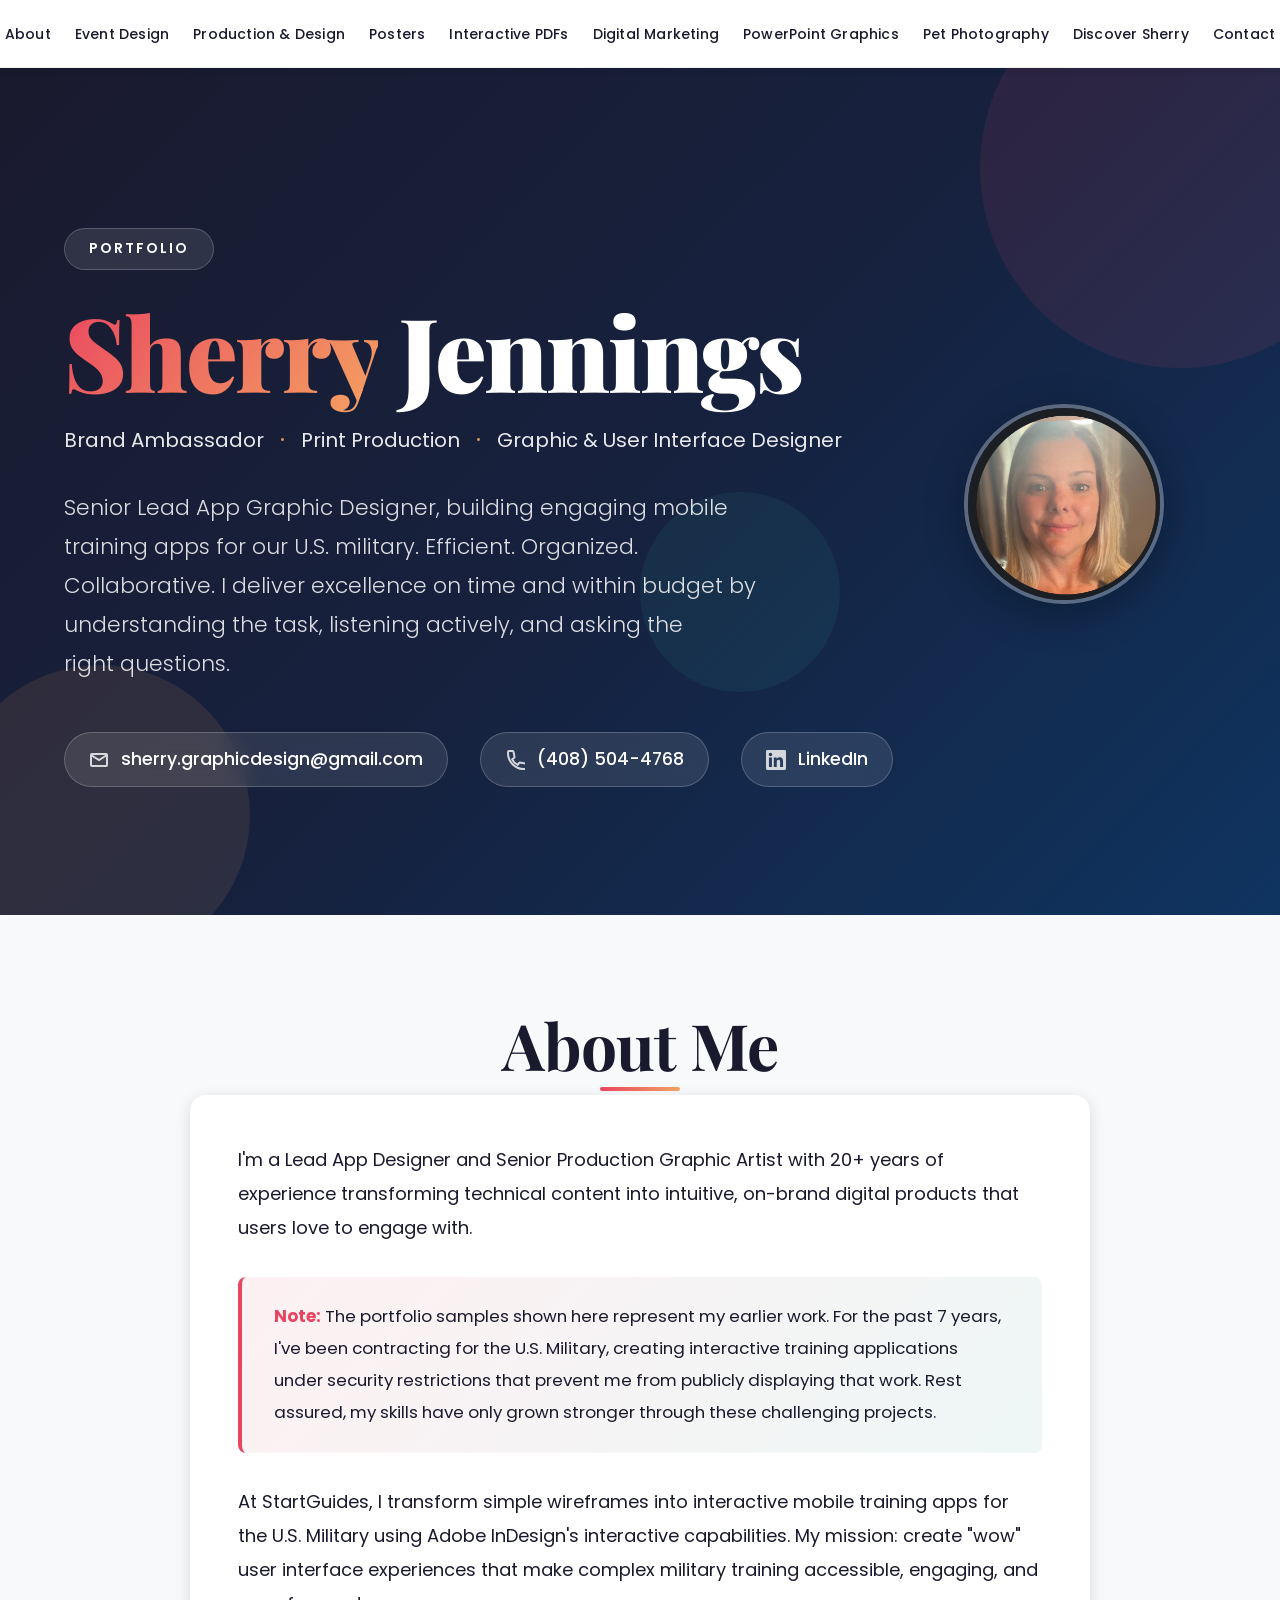
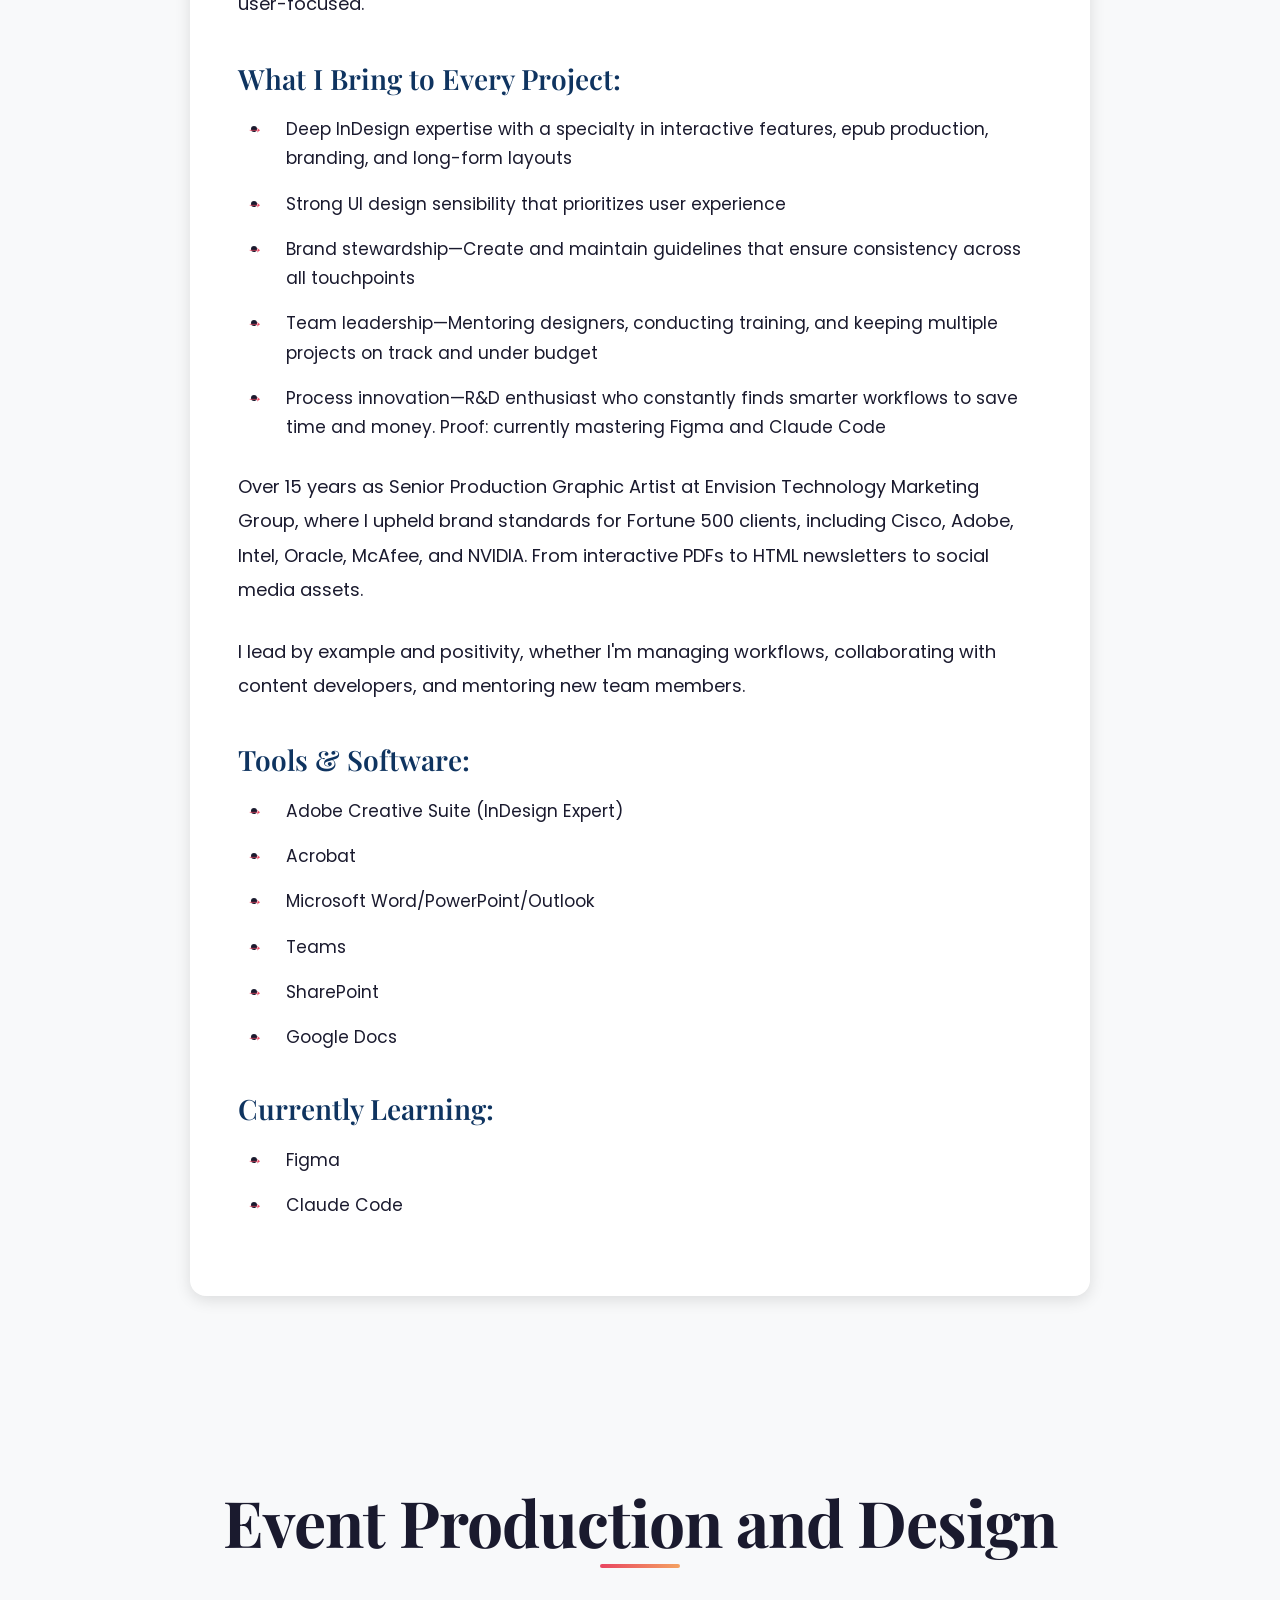
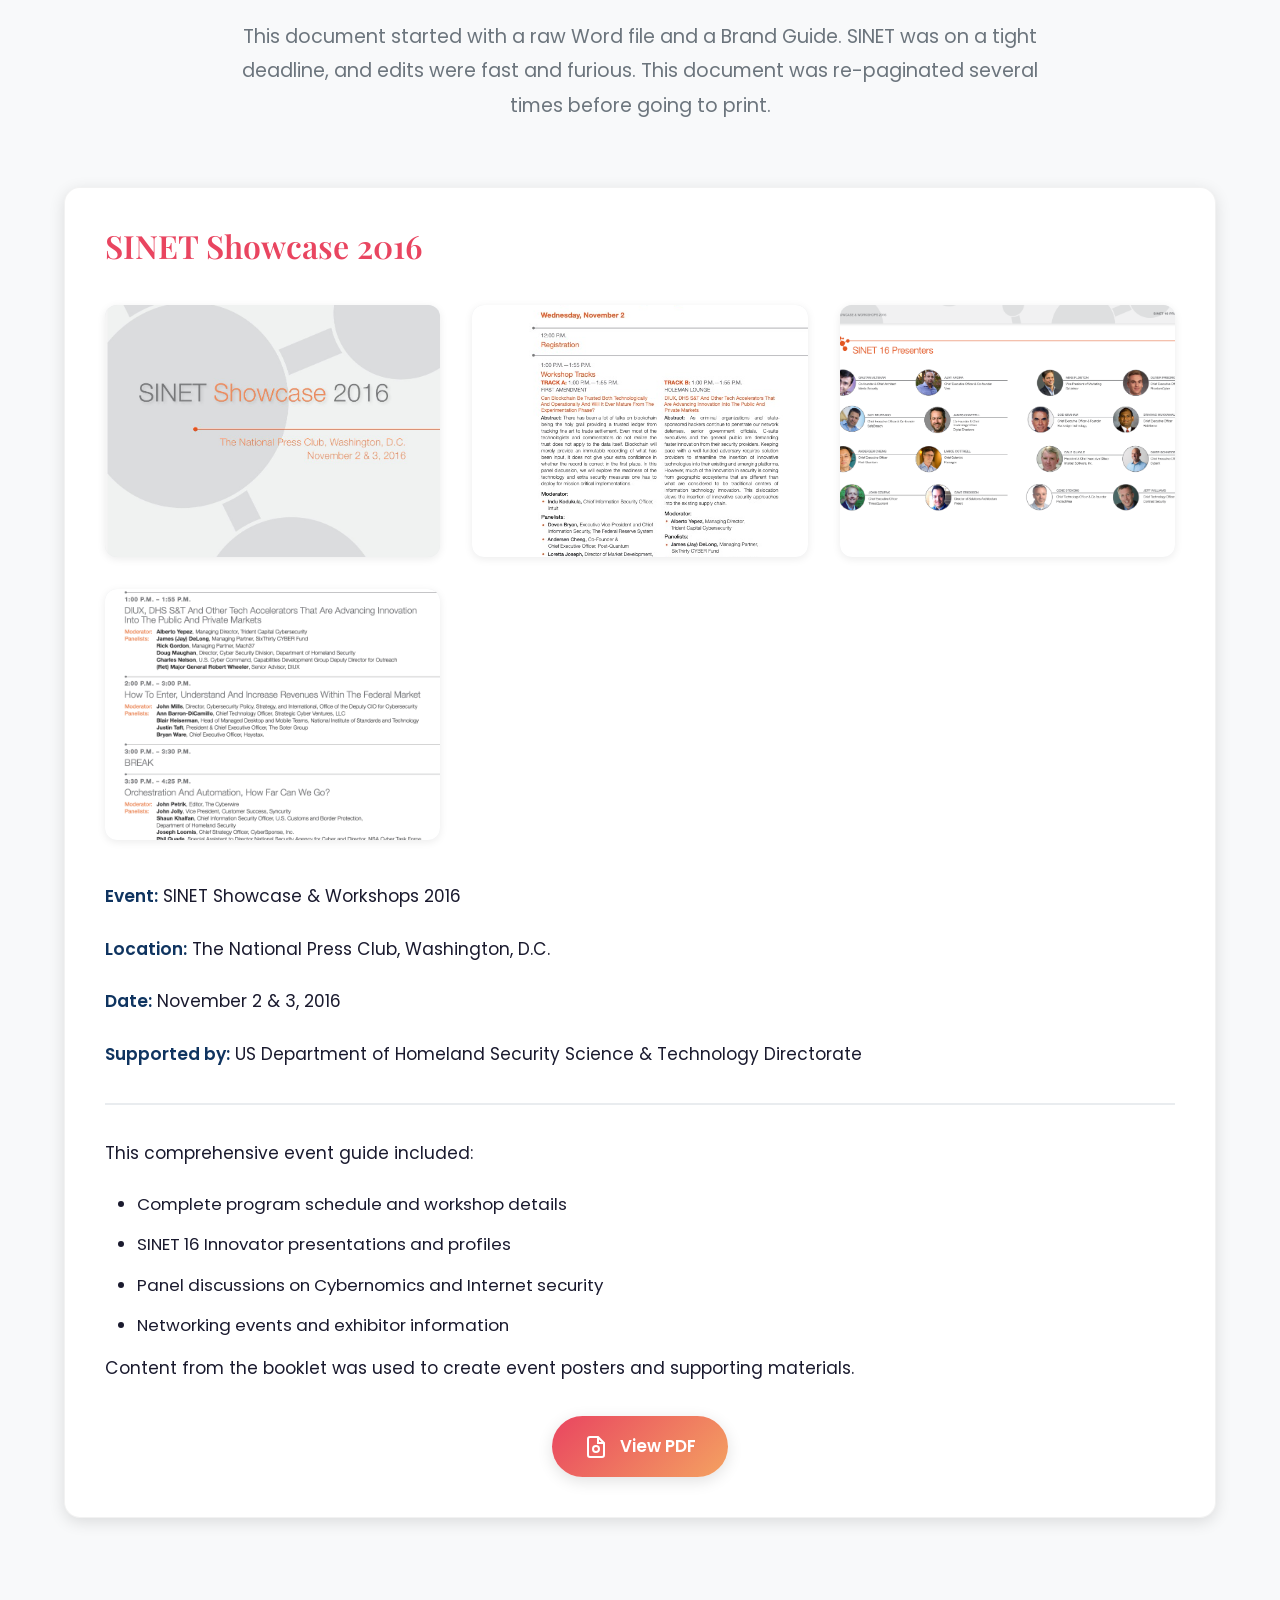
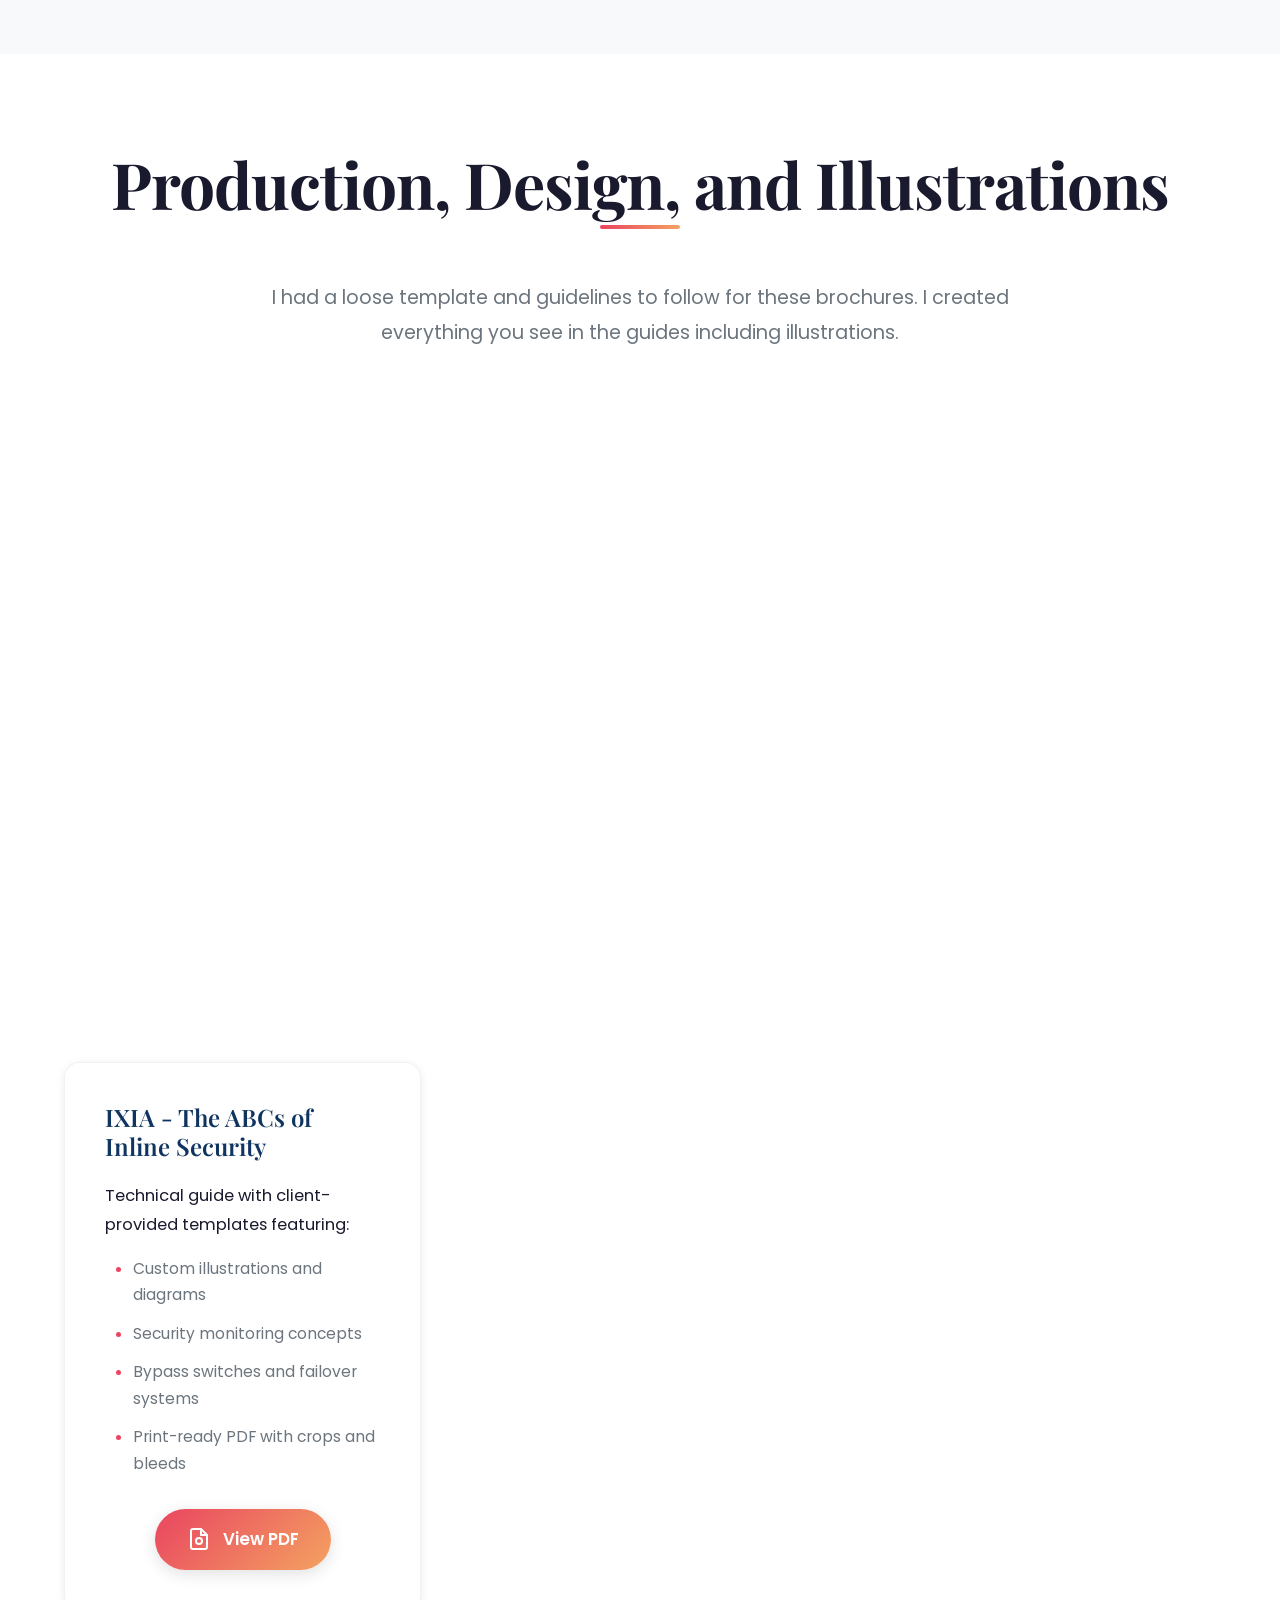
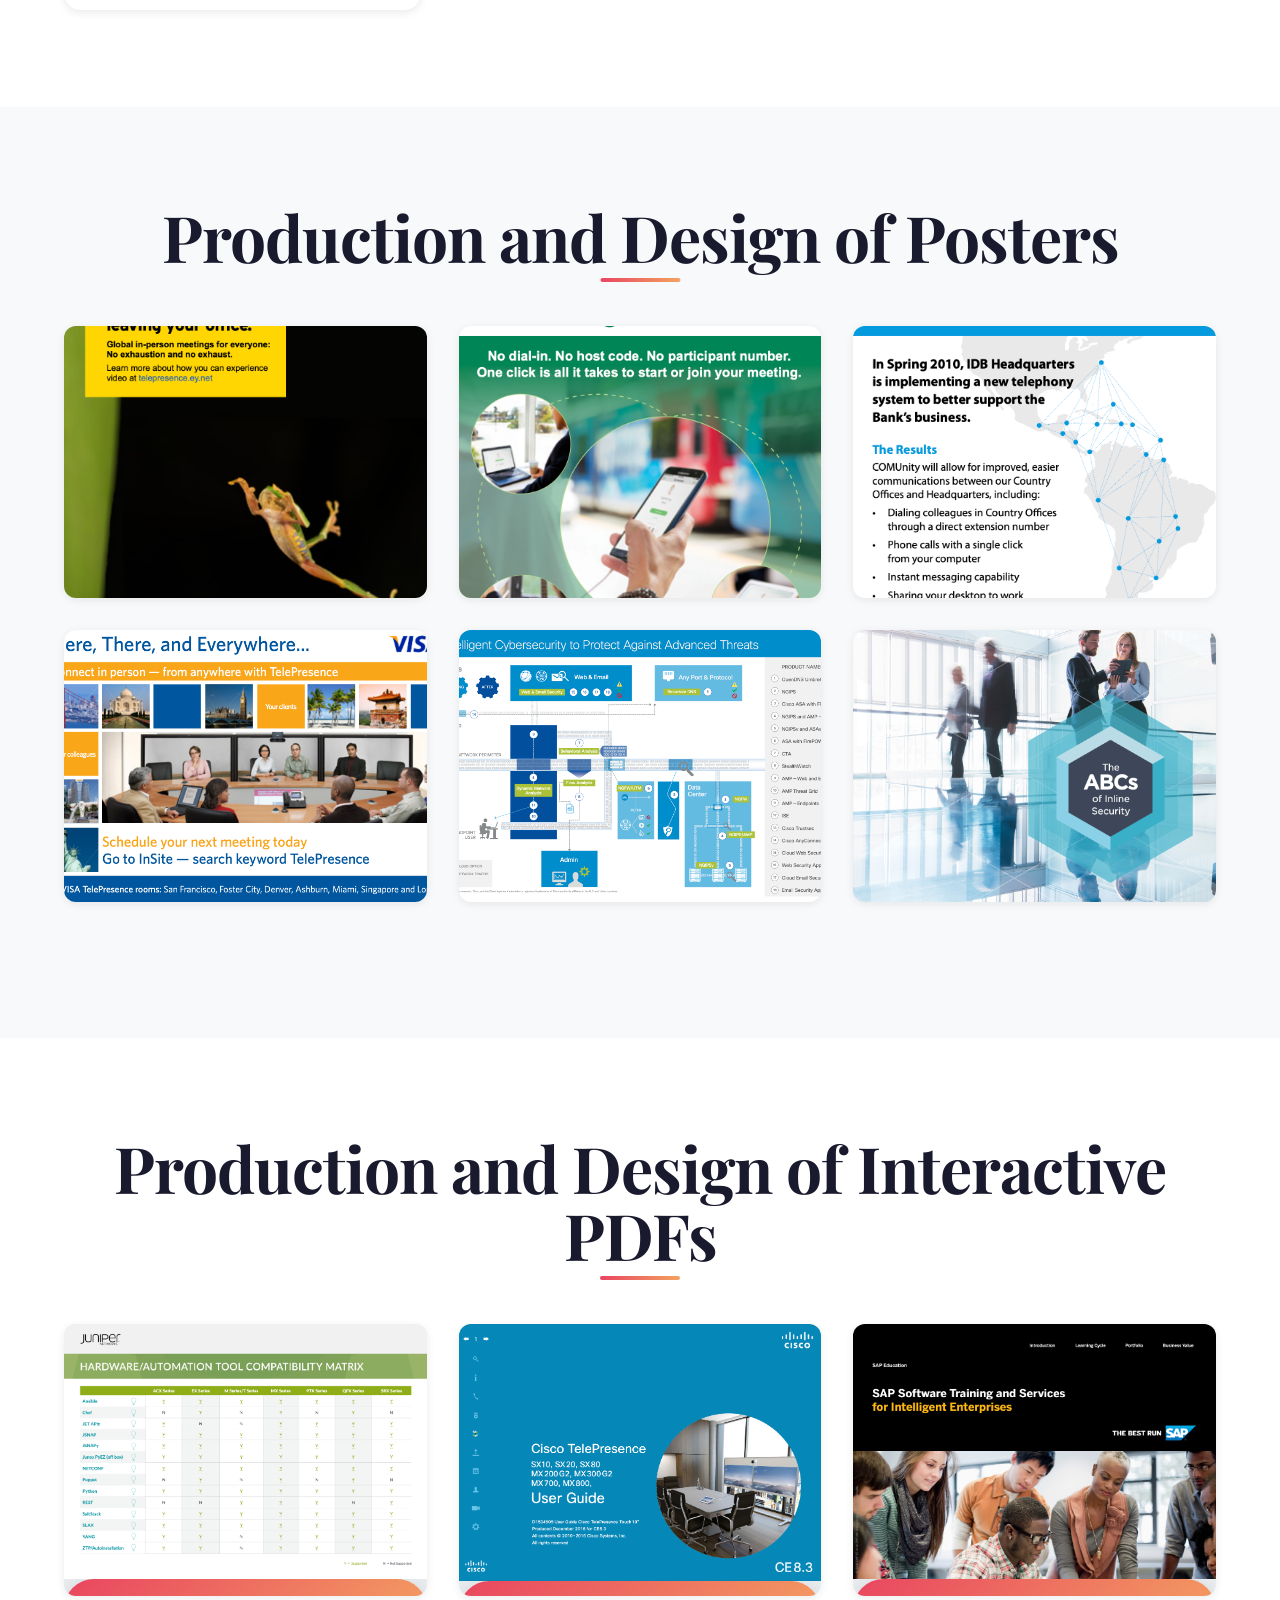
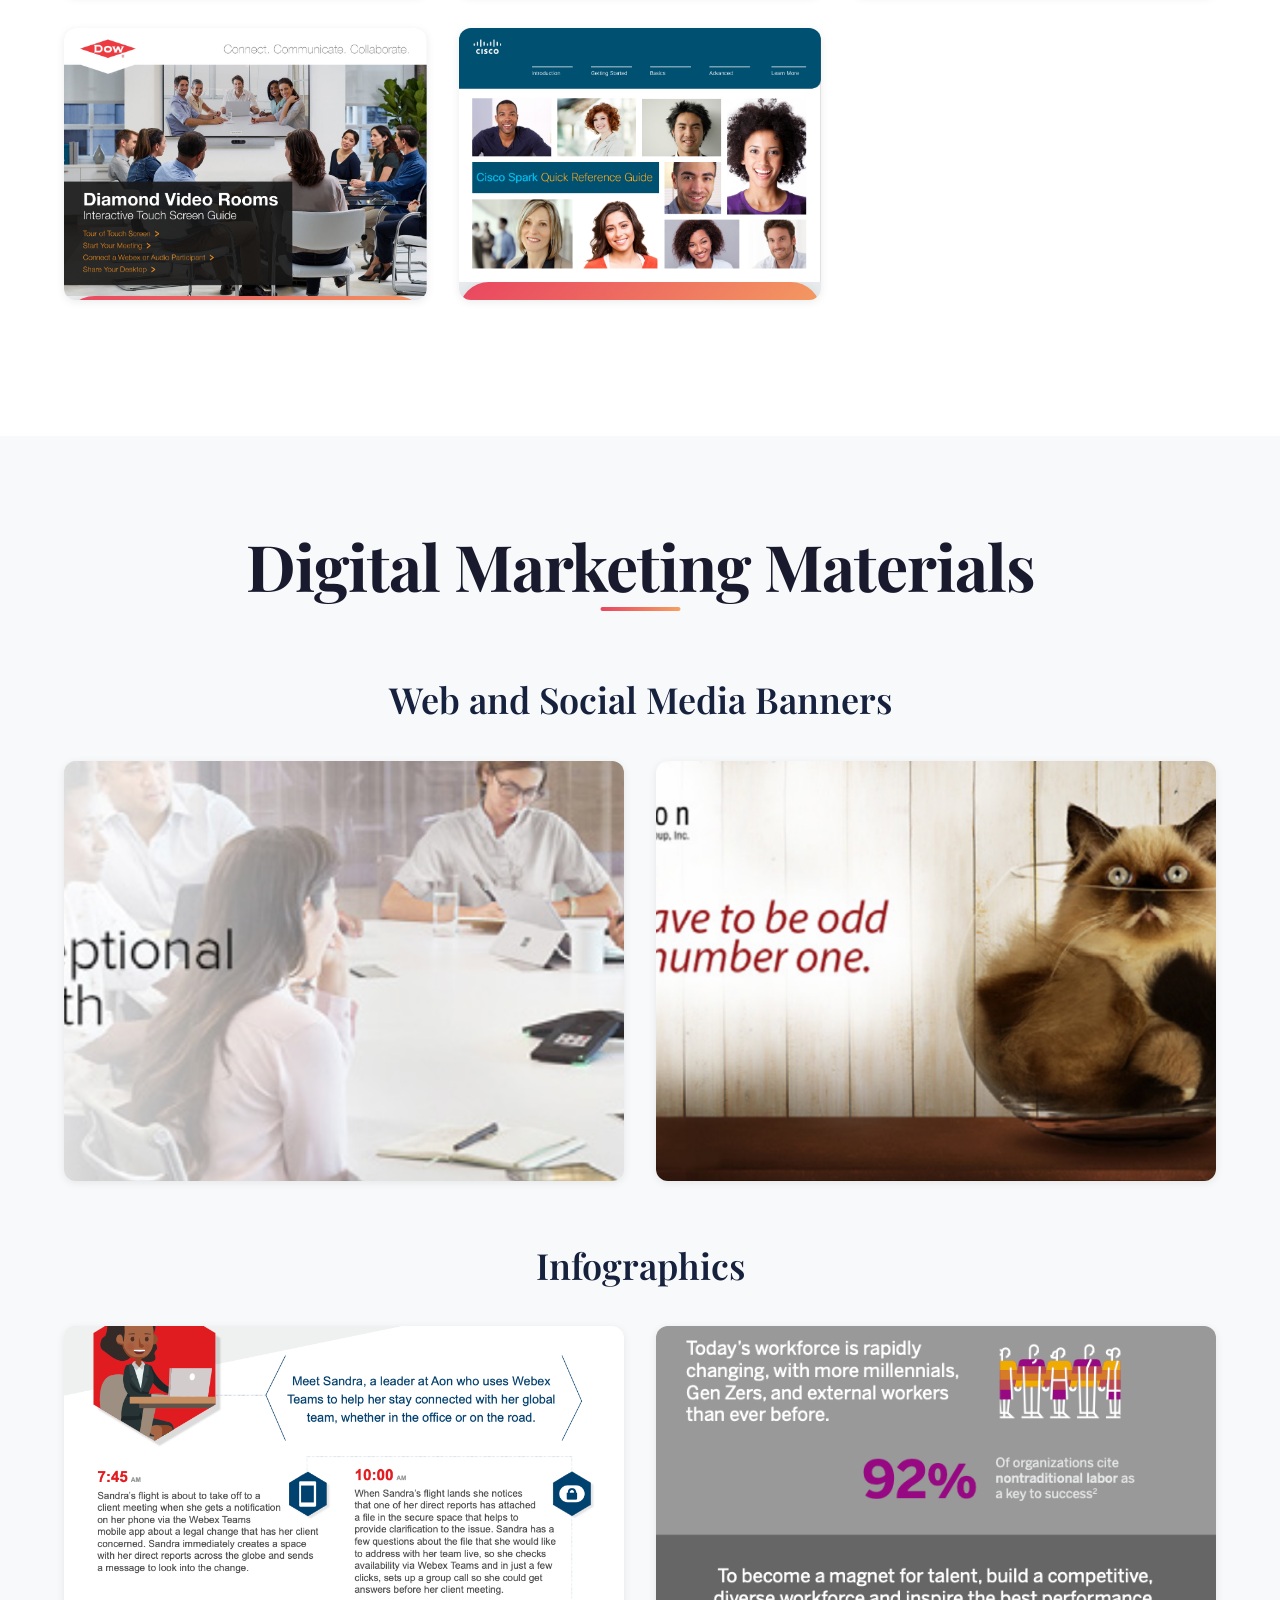
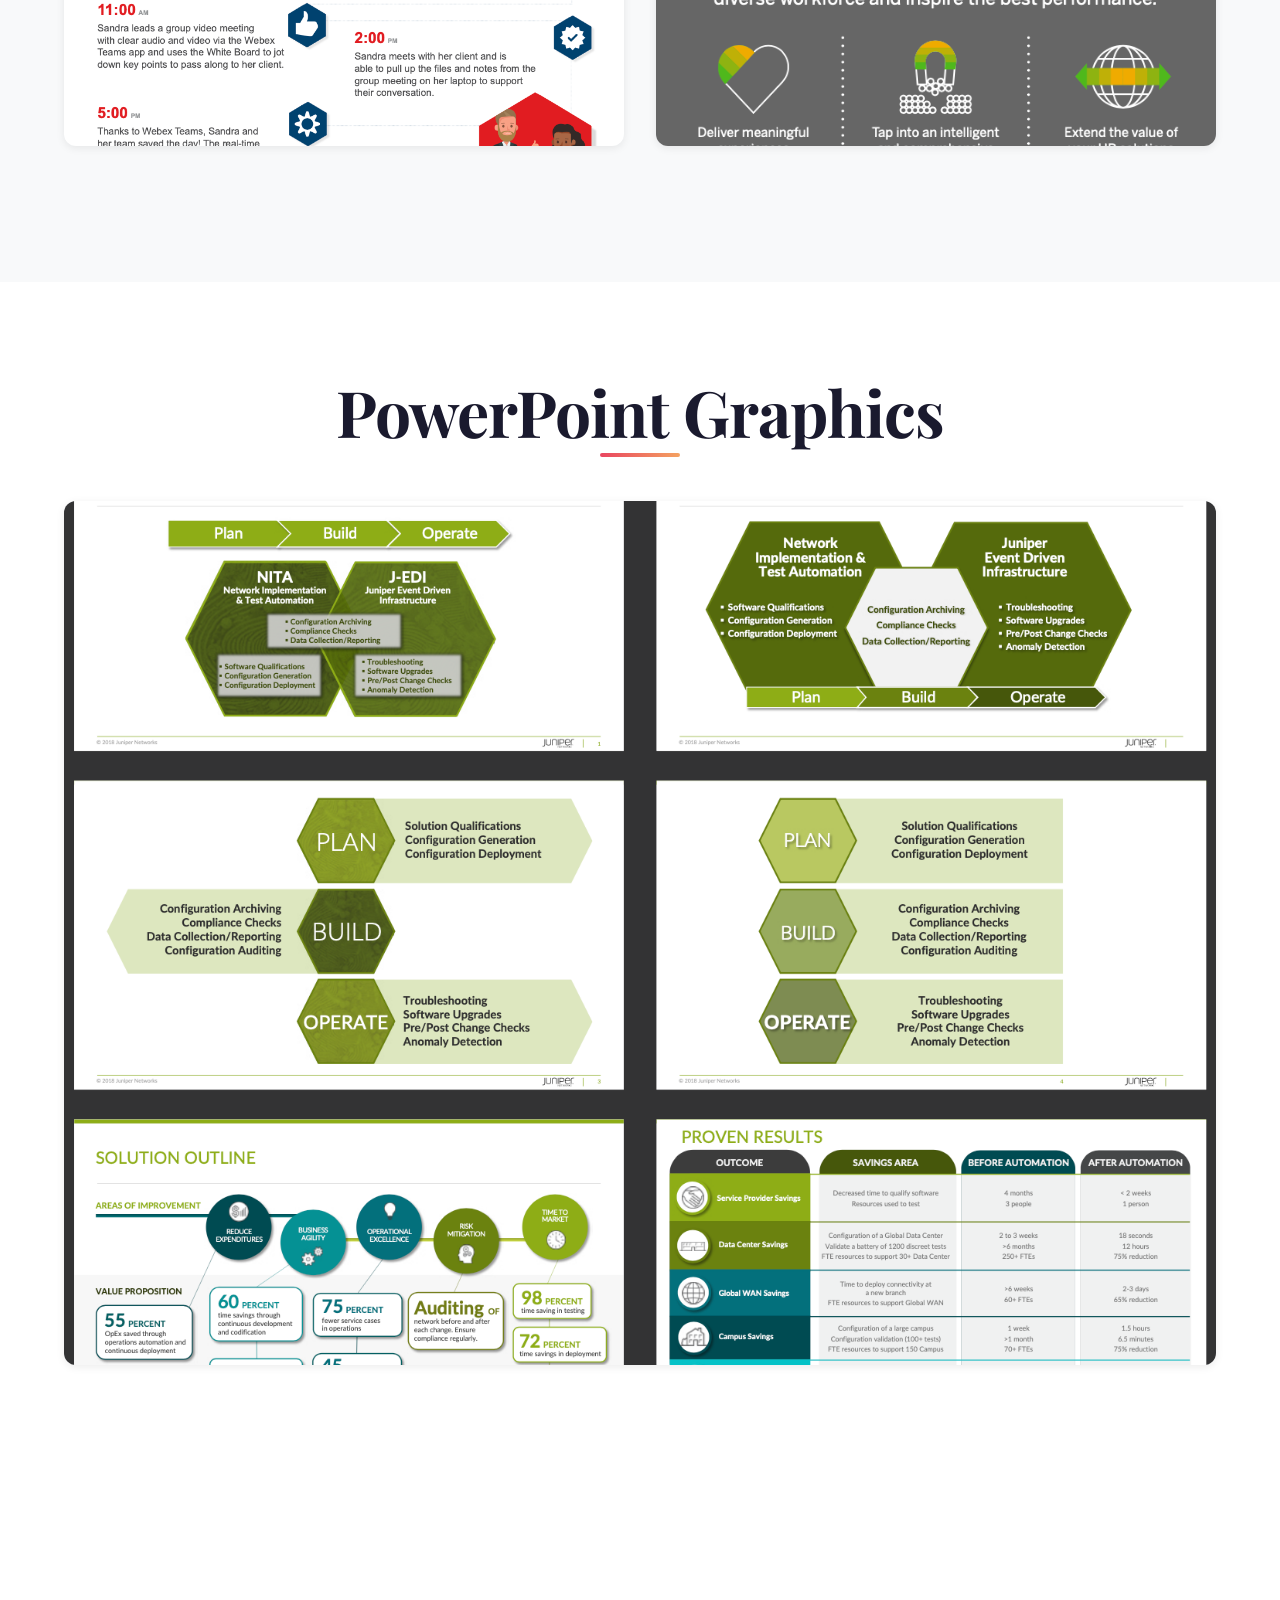
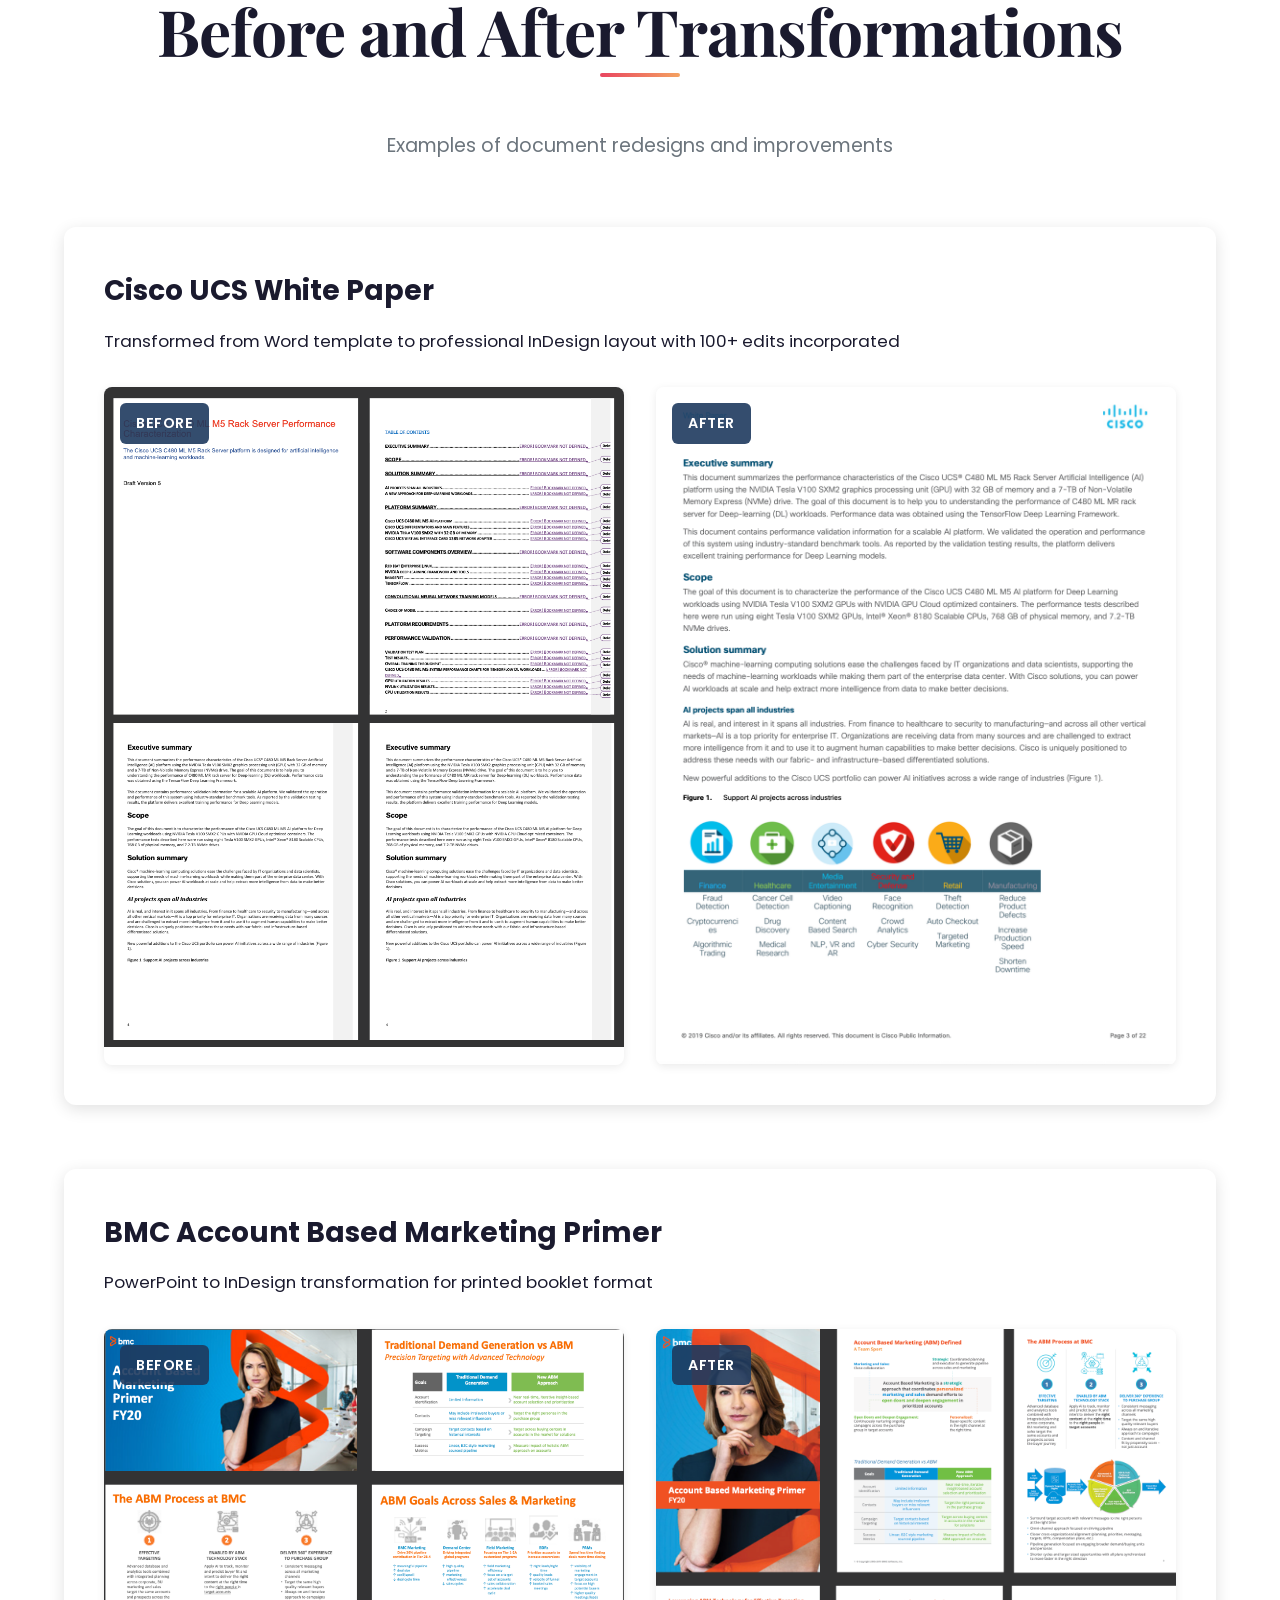
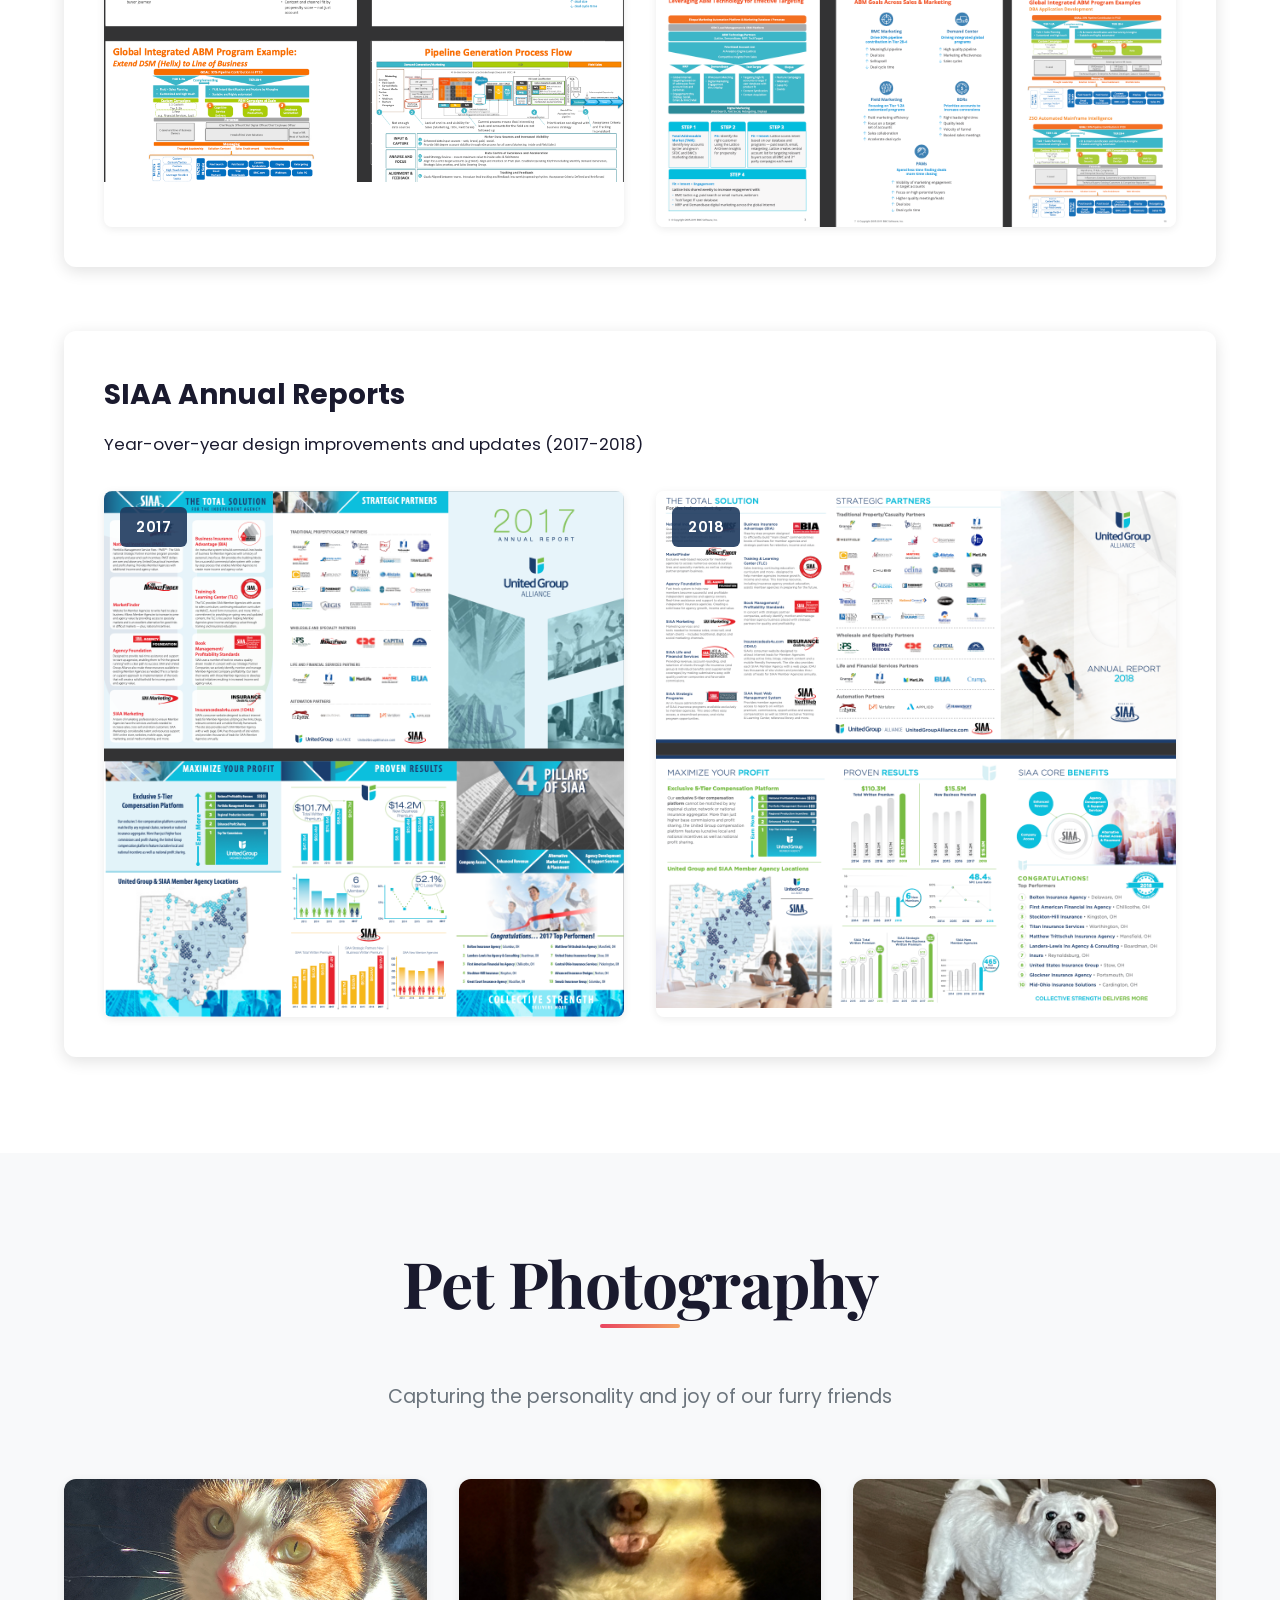
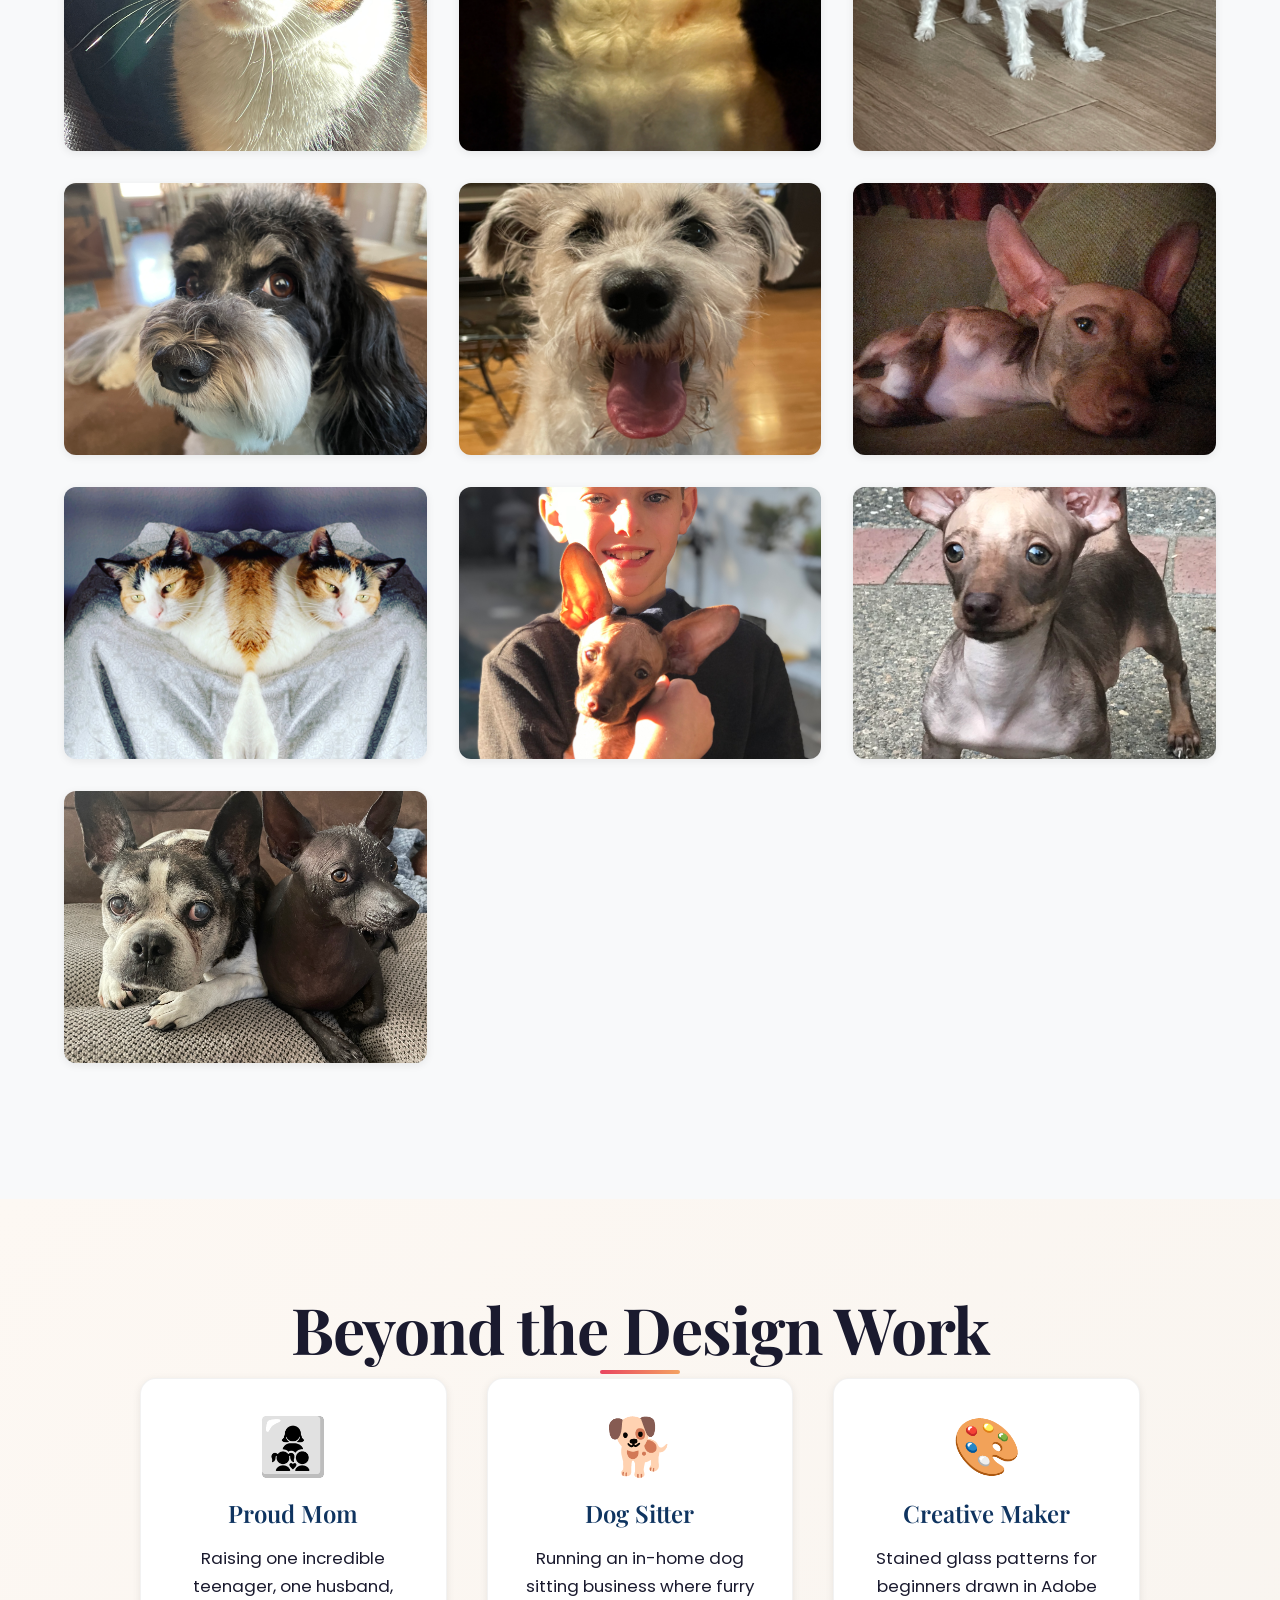
==== index.html @ b6462e39 "Remove target=_blank from PDF links for better mobile navigation - PDFs now open in same tab instead" ====
<!DOCTYPE html>
<html lang="en">
<head>
    <meta charset="UTF-8">
    <meta name="viewport" content="width=device-width, initial-scale=1.0">
    <title>Sherry Jennings | Graphic Designer Portfolio</title>
    <link rel="preconnect" href="https://fonts.googleapis.com">
    <link rel="preconnect" href="https://fonts.gstatic.com" crossorigin>
    <link href="https://fonts.googleapis.com/css2?family=Playfair+Display:wght@400;700;900&family=Poppins:wght@300;400;500;600;700&display=swap" rel="stylesheet">
    <link rel="stylesheet" href="style.css">
</head>
<body>
    <!-- Decorative Background Elements -->
    <div class="bg-decoration"></div>
    <!-- Navigation -->
    <nav class="navbar">
        <div class="container">
            <button class="mobile-menu-toggle" aria-label="Toggle menu">
                <span class="hamburger-line"></span>
                <span class="hamburger-line"></span>
                <span class="hamburger-line"></span>
            </button>
            <ul class="nav-menu">
                <li><a href="#about">About</a></li>
                <li><a href="#event-design">Event Design</a></li>
                <li><a href="#production">Production & Design</a></li>
                <li><a href="#posters">Posters</a></li>
                <li><a href="#interactive">Interactive PDFs</a></li>
                <li><a href="#digital">Digital Marketing</a></li>
                <li><a href="#powerpoint">PowerPoint Graphics</a></li>
                <li><a href="#pet-photography">Pet Photography</a></li>
                <li><a href="#personal">Discover Sherry</a></li>
                <li><a href="#contact">Contact</a></li>
            </ul>
        </div>
    </nav>

    <!-- Hero Section -->
    <header class="hero">
        <div class="hero-shapes">
            <div class="shape shape-1"></div>
            <div class="shape shape-2"></div>
            <div class="shape shape-3"></div>
        </div>
        <div class="container">
            <div class="hero-content">
                <div class="hero-text">
                    <div class="hero-label">Portfolio</div>
                    <h1><span class="highlight">Sherry</span> Jennings</h1>
                <div class="title-stack">
                    <span class="title-item">Brand Ambassador</span>
                    <span class="title-divider">•</span>
                    <span class="title-item">Print Production</span>
                    <span class="title-divider">•</span>
                    <span class="title-item">Graphic & User Interface Designer</span>
                </div>
                <p class="tagline">Senior Lead App Graphic Designer, building engaging mobile training apps for our U.S. military. Efficient. Organized. Collaborative. I deliver excellence on time and within budget by understanding the task, listening actively, and asking the right&nbsp;questions.</p>
                <div class="contact-info">
                    <a href="mailto:sherry.graphicdesign@gmail.com" class="contact-link">
                        <svg width="20" height="20" viewBox="0 0 20 20" fill="none">
                            <path d="M3 4h14a1 1 0 0 1 1 1v10a1 1 0 0 1-1 1H3a1 1 0 0 1-1-1V5a1 1 0 0 1 1-1z" stroke="currentColor" stroke-width="2"/>
                            <path d="M2 5l8 5 8-5" stroke="currentColor" stroke-width="2"/>
                        </svg>
                        sherry.graphicdesign@gmail.com
                    </a>
                    <a href="tel:408-504-4768" class="contact-link">
                        <svg width="20" height="20" viewBox="0 0 20 20" fill="none">
                            <path d="M3 2a1 1 0 0 1 1-1h3.5a1 1 0 0 1 1 .8l1 5a1 1 0 0 1-.3 1l-2 1.5a11 11 0 0 0 5.5 5.5l1.5-2a1 1 0 0 1 1-.3l5 1a1 1 0 0 1 .8 1V18a1 1 0 0 1-1 1A16 16 0 0 1 3 3z" stroke="currentColor" stroke-width="2"/>
                        </svg>
                        (408) 504-4768
                    </a>
                    <a href="https://www.linkedin.com/in/sherry-jennings-56ab211/" target="_blank" class="contact-link">
                        <svg width="20" height="20" viewBox="0 0 20 20" fill="currentColor">
                            <path d="M17.04 17.04h-2.96v-4.64c0-1.11-.02-2.53-1.54-2.53-1.54 0-1.78 1.2-1.78 2.45v4.72H7.8V7.5h2.84v1.3h.04c.4-.75 1.36-1.54 2.81-1.54 3 0 3.56 1.98 3.56 4.55v5.23zM4.45 6.19c-.95 0-1.72-.77-1.72-1.72s.77-1.72 1.72-1.72c.95 0 1.72.77 1.72 1.72s-.77 1.72-1.72 1.72zm1.48 10.85H2.96V7.5h2.96v9.54zM18.52 0H1.48C.66 0 0 .65 0 1.44v17.13C0 19.35.66 20 1.48 20h17.04c.82 0 1.48-.65 1.48-1.44V1.44C20 .65 19.34 0 18.52 0z"/>
                        </svg>
                        LinkedIn
                    </a>
                </div>
                </div>
                <div class="hero-photo">
                    <img src="images/sherry-profile.jpg" alt="Sherry Jennings" class="profile-photo">
                </div>
            </div>
        </div>
    </header>

    <!-- About Section -->
    <section id="about" class="about-section">
        <div class="container">
            <h2>About Me</h2>
            <div class="about-content">
                <p>I'm a Lead App Designer and Senior Production Graphic Artist with 20+ years of experience transforming technical content into intuitive, on-brand digital products that users love to engage with.</p>

                <div class="portfolio-note">
                    <p><strong>Note:</strong> The portfolio samples shown here represent my earlier work. For the past 7 years, I've been contracting for the U.S. Military, creating interactive training applications under security restrictions that prevent me from publicly displaying that work. Rest assured, my skills have only grown stronger through these challenging projects.</p>
                </div>

                <p>At StartGuides, I transform simple wireframes into interactive mobile training apps for the U.S. Military using Adobe InDesign's interactive capabilities. My mission: create "wow" user interface experiences that make complex military training accessible, engaging, and user-focused.</p>

                <h3>What I Bring to Every Project:</h3>
                <ul>
                    <li>Deep InDesign expertise with a specialty in interactive features, epub production, branding, and long-form layouts</li>
                    <li>Strong UI design sensibility that prioritizes user experience</li>
                    <li>Brand stewardship—Create and maintain guidelines that ensure consistency across all touchpoints</li>
                    <li>Team leadership—Mentoring designers, conducting training, and keeping multiple projects on track and under budget</li>
                    <li>Process innovation—R&D enthusiast who constantly finds smarter workflows to save time and money. Proof: currently mastering Figma and Claude Code</li>
                </ul>

                <p>Over 15 years as Senior Production Graphic Artist at Envision Technology Marketing Group, where I upheld brand standards for Fortune 500 clients, including Cisco, Adobe, Intel, Oracle, McAfee, and NVIDIA. From interactive PDFs to HTML newsletters to social media assets.</p>

                <p>I lead by example and positivity, whether I'm managing workflows, collaborating with content developers, and mentoring new team members.</p>

                <h3>Tools & Software:</h3>
                <ul>
                    <li>Adobe Creative Suite (InDesign Expert)</li>
                    <li>Acrobat</li>
                    <li>Microsoft Word/PowerPoint/Outlook</li>
                    <li>Teams</li>
                    <li>SharePoint</li>
                    <li>Google Docs</li>
                </ul>

                <h3>Currently Learning:</h3>
                <ul>
                    <li>Figma</li>
                    <li>Claude Code</li>
                </ul>
            </div>
        </div>
    </section>

    <!-- Event Production and Design Section -->
    <section id="event-design" class="portfolio-section">
        <div class="container">
            <h2>Event Production and Design</h2>
            <p class="section-intro">This document started with a raw Word file and a Brand Guide. SINET was on a tight deadline, and edits were fast and furious. This document was re-paginated several times before going to print.</p>

            <div class="project-showcase">
                <h3>SINET Showcase 2016</h3>

                <!-- Image Gallery -->
                <div class="image-gallery">
                    <div class="gallery-item">
                        <img src="images/event-design/sinet-cover.jpg" alt="SINET Showcase 2016 Cover" class="portfolio-image" onerror="this.parentElement.classList.add('no-image')">
                        <div class="image-caption">Event Guide Cover</div>
                    </div>
                    <div class="gallery-item">
                        <img src="images/event-design/sinet-schedule.jpg" alt="SINET Event Schedule" class="portfolio-image" onerror="this.parentElement.classList.add('no-image')">
                        <div class="image-caption">Program Schedule</div>
                    </div>
                    <div class="gallery-item">
                        <img src="images/event-design/sinet-presenters.jpg" alt="SINET 16 Presenters" class="portfolio-image" onerror="this.parentElement.classList.add('no-image')">
                        <div class="image-caption">Presenter Profiles</div>
                    </div>
                    <div class="gallery-item">
                        <img src="images/event-design/sinet-poster.jpg" alt="SINET Event Poster" class="portfolio-image" onerror="this.parentElement.classList.add('no-image')">
                        <div class="image-caption">Event Poster</div>
                    </div>
                </div>

                <p><strong>Event:</strong> SINET Showcase & Workshops 2016</p>
                <p><strong>Location:</strong> The National Press Club, Washington, D.C.</p>
                <p><strong>Date:</strong> November 2 & 3, 2016</p>
                <p><strong>Supported by:</strong> US Department of Homeland Security Science & Technology Directorate</p>

                <div class="project-description">
                    <p>This comprehensive event guide included:</p>
                    <ul>
                        <li>Complete program schedule and workshop details</li>
                        <li>SINET 16 Innovator presentations and profiles</li>
                        <li>Panel discussions on Cybernomics and Internet security</li>
                        <li>Networking events and exhibitor information</li>
                    </ul>
                    <p>Content from the booklet was used to create event posters and supporting materials.</p>

                    <!-- View PDF in Browser -->
                    <div class="pdf-viewer">
                        <a href="pdfs/sinet-showcase-2016.pdf" class="btn-pdf">
                            <svg width="24" height="24" viewBox="0 0 24 24" fill="none">
                                <path d="M14 2H6a2 2 0 0 0-2 2v16a2 2 0 0 0 2 2h12a2 2 0 0 0 2-2V8z" stroke="currentColor" stroke-width="2"/>
                                <path d="M14 2v6h6" stroke="currentColor" stroke-width="2"/>
                                <circle cx="12" cy="14" r="3" stroke="currentColor" stroke-width="2"/>
                            </svg>
                            View PDF
                        </a>
                    </div>
                </div>
            </div>
        </div>
    </section>

    <!-- Production, Design, and Illustrations Section -->
    <section id="production" class="portfolio-section alt-bg">
        <div class="container">
            <h2>Production, Design, and Illustrations</h2>
            <p class="section-intro">I had a loose template and guidelines to follow for these brochures. I created everything you see in the guides including illustrations.</p>

            <div class="projects-grid">
                <div class="project-card">
                    <h3>Adobe Forms Digital Maturity Model</h3>
                    <p>Comprehensive guide on digital forms transformation for governments and regulated businesses including:</p>
                    <ul>
                        <li>Digital transformation strategies</li>
                        <li>Customer experience optimization</li>
                        <li>Integration and automation processes</li>
                        <li>Maturity model frameworks</li>
                    </ul>
                    <div class="pdf-viewer">
                        <a href="pdfs/Adobe_AEM Forms Maturity Model.pdf" class="btn-pdf">
                            <svg width="24" height="24" viewBox="0 0 24 24" fill="none">
                                <path d="M14 2H6a2 2 0 0 0-2 2v16a2 2 0 0 0 2 2h12a2 2 0 0 0 2-2V8z" stroke="currentColor" stroke-width="2"/>
                                <path d="M14 2v6h6" stroke="currentColor" stroke-width="2"/>
                                <circle cx="12" cy="14" r="3" stroke="currentColor" stroke-width="2"/>
                            </svg>
                            View PDF
                        </a>
                    </div>
                </div>

                <div class="project-card">
                    <h3>Cisco Digital Transformation</h3>
                    <p>Technical documentation for oil and gas companies featuring:</p>
                    <ul>
                        <li>Cisco HyperFlex platform capabilities</li>
                        <li>Infrastructure modernization strategies</li>
                        <li>Cloud integration solutions</li>
                        <li>Custom diagrams and infographics</li>
                    </ul>
                    <div class="pdf-viewer">
                        <a href="pdfs/Cisco_Chevron_Brochure.pdf" class="btn-pdf">
                            <svg width="24" height="24" viewBox="0 0 24 24" fill="none">
                                <path d="M14 2H6a2 2 0 0 0-2 2v16a2 2 0 0 0 2 2h12a2 2 0 0 0 2-2V8z" stroke="currentColor" stroke-width="2"/>
                                <path d="M14 2v6h6" stroke="currentColor" stroke-width="2"/>
                                <circle cx="12" cy="14" r="3" stroke="currentColor" stroke-width="2"/>
                            </svg>
                            View PDF
                        </a>
                    </div>
                </div>

                <div class="project-card">
                    <h3>Adobe Acrobat DC Sales Guide</h3>
                    <p>Sales conversation guide including:</p>
                    <ul>
                        <li>Four-step sales process framework</li>
                        <li>Value proposition messaging</li>
                        <li>Discovery questions and tools</li>
                        <li>Enterprise feature highlights</li>
                    </ul>
                    <div class="pdf-viewer">
                        <a href="pdfs/acor-dc-ent_conv guide.pdf" class="btn-pdf">
                            <svg width="24" height="24" viewBox="0 0 24 24" fill="none">
                                <path d="M14 2H6a2 2 0 0 0-2 2v16a2 2 0 0 0 2 2h12a2 2 0 0 0 2-2V8z" stroke="currentColor" stroke-width="2"/>
                                <path d="M14 2v6h6" stroke="currentColor" stroke-width="2"/>
                                <circle cx="12" cy="14" r="3" stroke="currentColor" stroke-width="2"/>
                            </svg>
                            View PDF
                        </a>
                    </div>
                </div>

                <div class="project-card">
                    <h3>IXIA - The ABCs of Inline Security</h3>
                    <p>Technical guide with client-provided templates featuring:</p>
                    <ul>
                        <li>Custom illustrations and diagrams</li>
                        <li>Security monitoring concepts</li>
                        <li>Bypass switches and failover systems</li>
                        <li>Print-ready PDF with crops and bleeds</li>
                    </ul>
                    <div class="pdf-viewer">
                        <a href="pdfs/IXIA_ABCs of Inline Security.pdf" class="btn-pdf">
                            <svg width="24" height="24" viewBox="0 0 24 24" fill="none">
                                <path d="M14 2H6a2 2 0 0 0-2 2v16a2 2 0 0 0 2 2h12a2 2 0 0 0 2-2V8z" stroke="currentColor" stroke-width="2"/>
                                <path d="M14 2v6h6" stroke="currentColor" stroke-width="2"/>
                                <circle cx="12" cy="14" r="3" stroke="currentColor" stroke-width="2"/>
                            </svg>
                            View PDF
                        </a>
                    </div>
                </div>
            </div>
        </div>
    </section>

    <!-- Posters Section -->
    <section id="posters" class="portfolio-section">
        <div class="container">
            <h2>Production and Design of Posters</h2>

            <div class="image-gallery">
                <div class="gallery-item">
                    <img src="images/posters/ey-video-conferencing.jpg" alt="EY Video Conferencing Campaign" class="portfolio-image" onerror="this.parentElement.classList.add('no-image')">
                    <div class="image-caption">Video Conferencing Campaign - EY</div>
                </div>

                <div class="gallery-item">
                    <img src="images/posters/mt-bank-webex.jpg" alt="M&T Bank Webex Poster" class="portfolio-image" onerror="this.parentElement.classList.add('no-image')">
                    <div class="image-caption">Webex Meetings - M&T Bank</div>
                </div>

                <div class="gallery-item">
                    <img src="images/posters/idb-comunity.jpg" alt="IDB COMUnity Poster" class="portfolio-image" onerror="this.parentElement.classList.add('no-image')">
                    <div class="image-caption">COMUnity - IDB Headquarters</div>
                </div>

                <div class="gallery-item">
                    <img src="images/posters/visa-telepresence.jpg" alt="VISA TelePresence Poster" class="portfolio-image" onerror="this.parentElement.classList.add('no-image')">
                    <div class="image-caption">TelePresence - VISA</div>
                </div>

                <div class="gallery-item">
                    <img src="images/posters/cisco-cybersecurity.jpg" alt="Cisco Cybersecurity Poster" class="portfolio-image" onerror="this.parentElement.classList.add('no-image')">
                    <div class="image-caption">Cisco Cybersecurity</div>
                </div>

                <div class="gallery-item">
                    <img src="images/posters/ixia-inline-security.jpg" alt="IXIA Inline Security Poster" class="portfolio-image" onerror="this.parentElement.classList.add('no-image')">
                    <div class="image-caption">IXIA - ABCs of Inline Security</div>
                </div>
            </div>
        </div>
    </section>

    <!-- Interactive PDFs Section -->
    <section id="interactive" class="portfolio-section alt-bg">
        <div class="container">
            <h2>Production and Design of Interactive PDFs</h2>

            <div class="image-gallery">
                <div class="gallery-item">
                    <a href="pdfs/Juniper_Compatibility_Matrix.pdf">
                        <img src="images/interactive-pdfs/juniper-automation-matrix.jpg" alt="Juniper Automation Tool Matrix" class="portfolio-image" onerror="this.parentElement.classList.add('no-image')">
                    </a>
                    <div class="image-caption">Juniper Automation Tool Matrix</div>
                    <a href="pdfs/Juniper_Compatibility_Matrix.pdf" class="btn-pdf">View PDF</a>
                </div>

                <div class="gallery-item">
                    <a href="pdfs/Cisco_TP_user-guide.pdf">
                        <img src="images/interactive-pdfs/cisco-telepresence-guide.jpg" alt="Cisco TelePresence User Guide" class="portfolio-image" onerror="this.parentElement.classList.add('no-image')">
                    </a>
                    <div class="image-caption">Cisco TelePresence User Guides</div>
                    <a href="pdfs/Cisco_TP_user-guide.pdf" class="btn-pdf">View PDF</a>
                </div>

                <div class="gallery-item">
                    <a href="pdfs/SAP_Continuous_Learning WP.pdf">
                        <img src="images/interactive-pdfs/sap-education-training.jpg" alt="SAP Education Training Materials" class="portfolio-image" onerror="this.parentElement.classList.add('no-image')">
                    </a>
                    <div class="image-caption">SAP Education Training Materials</div>
                    <a href="pdfs/SAP_Continuous_Learning WP.pdf" class="btn-pdf">View PDF</a>
                </div>

                <div class="gallery-item">
                    <a href="pdfs/Short_Dow_Interactive_Guide.pdf">
                        <img src="images/interactive-pdfs/DOW_Interactive_guide.jpg" alt="Dow Chemical Collaboration Guide" class="portfolio-image" onerror="this.parentElement.classList.add('no-image')">
                    </a>
                    <div class="image-caption">Dow Chemical Collaboration Guide</div>
                    <a href="pdfs/Short_Dow_Interactive_Guide.pdf" class="btn-pdf">View PDF</a>
                </div>

                <div class="gallery-item">
                    <a href="pdfs/Cisco_Spark_QRG_ebook.pdf">
                        <img src="images/interactive-pdfs/cisco-spark-reference.jpg" alt="Cisco Spark Quick Reference" class="portfolio-image" onerror="this.parentElement.classList.add('no-image')">
                    </a>
                    <div class="image-caption">Cisco Spark Quick Reference</div>
                    <a href="pdfs/Cisco_Spark_QRG_ebook.pdf" class="btn-pdf">View PDF</a>
                </div>
            </div>
        </div>
    </section>

    <!-- Digital Marketing Section -->
    <section id="digital" class="portfolio-section">
        <div class="container">
            <h2>Digital Marketing Materials</h2>

            <h3 class="subsection-title">Web and Social Media Banners</h3>
            <div class="image-gallery">
                <div class="gallery-item">
                    <img src="images/digital-marketing/polycom-banner.jpg" alt="Polycom Banner" class="portfolio-image" onerror="this.parentElement.classList.add('no-image')">
                    <div class="image-caption">Polycom - Exceptional Experiences</div>
                </div>

                <div class="gallery-item">
                    <img src="images/digital-marketing/envision-social-media.jpg" alt="Envision Marketing Social Media" class="portfolio-image" onerror="this.parentElement.classList.add('no-image')">
                    <div class="image-caption">Envision Marketing - Social Media Campaigns</div>
                </div>
            </div>

            <h3 class="subsection-title">Infographics</h3>
            <div class="image-gallery">
                <div class="gallery-item">
                    <img src="images/digital-marketing/webex-day-in-life.jpg" alt="Webex Teams Day in the Life" class="portfolio-image" onerror="this.parentElement.classList.add('no-image')">
                    <div class="image-caption">Webex Teams - Day in the Life</div>
                </div>

                <div class="gallery-item">
                    <img src="images/digital-marketing/sap-human-revolution.jpg" alt="SAP Human Revolution Infographic" class="portfolio-image" onerror="this.parentElement.classList.add('no-image')">
                    <div class="image-caption">SAP Human Revolution</div>
                </div>
            </div>
        </div>
    </section>

    <!-- PowerPoint Graphics Section -->
    <section id="powerpoint" class="portfolio-section alt-bg">
        <div class="container">
            <h2>PowerPoint Graphics</h2>

            <div class="image-gallery">
                <div class="gallery-item">
                    <img src="images/powerpoint/slide-1.jpg" alt="PowerPoint Graphics Sample" class="portfolio-image" onerror="this.parentElement.classList.add('no-image')">
                    <div class="image-caption">PowerPoint Graphics Sample</div>
                </div>
            </div>
        </div>
    </section>

    <!-- Before and After Section -->
    <section id="before-after" class="portfolio-section alt-bg">
        <div class="container">
            <h2>Before and After Transformations</h2>
            <p class="section-intro">Examples of document redesigns and improvements</p>

            <div class="before-after-grid">
                <div class="before-after-item">
                    <h3>Cisco UCS White Paper</h3>
                    <p>Transformed from Word template to professional InDesign layout with 100+ edits incorporated</p>
                    <div class="before-after-images">
                        <div class="comparison-image">
                            <img src="images/before-after/cisco-ucs-before.jpg" alt="Cisco UCS Before" class="portfolio-image" onerror="this.parentElement.classList.add('no-image')">
                            <div class="image-label">Before</div>
                        </div>
                        <div class="comparison-image">
                            <img src="images/before-after/cisco-ucs-after.jpg" alt="Cisco UCS After" class="portfolio-image" onerror="this.parentElement.classList.add('no-image')">
                            <div class="image-label">After</div>
                        </div>
                    </div>
                </div>

                <div class="before-after-item">
                    <h3>BMC Account Based Marketing Primer</h3>
                    <p>PowerPoint to InDesign transformation for printed booklet format</p>
                    <div class="before-after-images">
                        <div class="comparison-image">
                            <img src="images/before-after/bmc-abm-before.jpg" alt="BMC ABM Before" class="portfolio-image" onerror="this.parentElement.classList.add('no-image')">
                            <div class="image-label">Before</div>
                        </div>
                        <div class="comparison-image">
                            <img src="images/before-after/bmc-abm-after.jpg" alt="BMC ABM After" class="portfolio-image" onerror="this.parentElement.classList.add('no-image')">
                            <div class="image-label">After</div>
                        </div>
                    </div>
                </div>

                <div class="before-after-item">
                    <h3>SIAA Annual Reports</h3>
                    <p>Year-over-year design improvements and updates (2017-2018)</p>
                    <div class="before-after-images">
                        <div class="comparison-image">
                            <img src="images/before-after/siaa-report-2017.jpg" alt="SIAA Report 2017" class="portfolio-image" onerror="this.parentElement.classList.add('no-image')">
                            <div class="image-label">2017</div>
                        </div>
                        <div class="comparison-image">
                            <img src="images/before-after/siaa-report-2018.jpg" alt="SIAA Report 2018" class="portfolio-image" onerror="this.parentElement.classList.add('no-image')">
                            <div class="image-label">2018</div>
                        </div>
                    </div>
                </div>
            </div>
        </div>
    </section>

    <!-- Pet Photography Section -->
    <section id="pet-photography" class="portfolio-section">
        <div class="container">
            <h2>Pet Photography</h2>
            <p class="section-intro">Capturing the personality and joy of our furry friends</p>

            <div class="image-gallery">
                <div class="gallery-item">
                    <img src="images/pet-photography/pet-1.jpg" alt="Pet Photography 1" class="portfolio-image" onerror="this.parentElement.classList.add('no-image')">
                    <div class="image-caption">Pet Photo 1</div>
                </div>

                <div class="gallery-item">
                    <img src="images/pet-photography/pet-2.jpg" alt="Pet Photography 2" class="portfolio-image" onerror="this.parentElement.classList.add('no-image')">
                    <div class="image-caption">Pet Photo 2</div>
                </div>

                <div class="gallery-item">
                    <img src="images/pet-photography/pet-3.jpg" alt="Pet Photography 3" class="portfolio-image" onerror="this.parentElement.classList.add('no-image')">
                    <div class="image-caption">Pet Photo 3</div>
                </div>

                <div class="gallery-item">
                    <img src="images/pet-photography/pet-4.jpg" alt="Pet Photography 4" class="portfolio-image" onerror="this.parentElement.classList.add('no-image')">
                    <div class="image-caption">Pet Photo 4</div>
                </div>

                <div class="gallery-item">
                    <img src="images/pet-photography/pet-5.jpg" alt="Pet Photography 5" class="portfolio-image" onerror="this.parentElement.classList.add('no-image')">
                    <div class="image-caption">Pet Photo 5</div>
                </div>

                <div class="gallery-item">
                    <img src="images/pet-photography/pet-6.jpg" alt="Pet Photography 6" class="portfolio-image" onerror="this.parentElement.classList.add('no-image')">
                    <div class="image-caption">Pet Photo 6</div>
                </div>

                <div class="gallery-item">
                    <img src="images/pet-photography/pet-7.jpg" alt="Pet Photography 7" class="portfolio-image" onerror="this.parentElement.classList.add('no-image')">
                    <div class="image-caption">Pet Photo 7</div>
                </div>

                <div class="gallery-item">
                    <img src="images/pet-photography/pet-8.jpg" alt="Pet Photography 8" class="portfolio-image" onerror="this.parentElement.classList.add('no-image')">
                    <div class="image-caption">Pet Photo 8</div>
                </div>

                <div class="gallery-item">
                    <img src="images/pet-photography/pet-9.jpg" alt="Pet Photography 9" class="portfolio-image" onerror="this.parentElement.classList.add('no-image')">
                    <div class="image-caption">Pet Photo 9</div>
                </div>

                <div class="gallery-item">
                    <img src="images/pet-photography/pet-10.jpg" alt="Pet Photography 10" class="portfolio-image" onerror="this.parentElement.classList.add('no-image')">
                    <div class="image-caption">Pet Photo 10</div>
                </div>
            </div>
        </div>
    </section>

    <!-- Learn More About Me Section -->
    <section id="personal" class="personal-section">
        <div class="container">
            <h2>Beyond the Design Work</h2>
            <div class="personal-content">
                <div class="personal-grid">
                    <div class="personal-item">
                        <div class="personal-icon">👩‍👧‍👦</div>
                        <h3>Proud Mom</h3>
                        <p>Raising one incredible teenager, one husband, three dogs, and myself</p>
                    </div>

                    <div class="personal-item">
                        <div class="personal-icon">🐕</div>
                        <h3>Dog Sitter</h3>
                        <p>Running an in-home dog sitting business where furry friends get the royal treatment</p>
                    </div>

                    <div class="personal-item">
                        <div class="personal-icon">🎨</div>
                        <h3>Creative Maker</h3>
                        <p>Stained glass patterns for beginners drawn in Adobe Illustrator</p>
                    </div>
                </div>

                <div class="social-links">
                    <h3>Connect With Me</h3>
                    <div class="social-buttons">
                        <a href="https://www.linkedin.com/in/sherry-jennings-56ab211/" target="_blank" class="social-btn linkedin-btn">
                            <svg width="24" height="24" viewBox="0 0 24 24" fill="currentColor">
                                <path d="M20.447 20.452h-3.554v-5.569c0-1.328-.027-3.037-1.852-3.037-1.853 0-2.136 1.445-2.136 2.939v5.667H9.351V9h3.414v1.561h.046c.477-.9 1.637-1.85 3.37-1.85 3.601 0 4.267 2.37 4.267 5.455v6.286zM5.337 7.433c-1.144 0-2.063-.926-2.063-2.065 0-1.138.92-2.063 2.063-2.063 1.14 0 2.064.925 2.064 2.063 0 1.139-.925 2.065-2.064 2.065zm1.782 13.019H3.555V9h3.564v11.452zM22.225 0H1.771C.792 0 0 .774 0 1.729v20.542C0 23.227.792 24 1.771 24h20.451C23.2 24 24 23.227 24 22.271V1.729C24 .774 23.2 0 22.222 0h.003z"/>
                            </svg>
                            Connect on LinkedIn
                        </a>

                        <a href="https://www.etsy.com/shop/SherryShards" target="_blank" class="social-btn etsy-btn">
                            <svg width="24" height="24" viewBox="0 0 24 24" fill="currentColor">
                                <path d="M7.9 6.8H10v10.5H7.9zm4.3 0h5.9v1.7h-4.2v3h3.8v1.8h-3.8v3.1H18V18h-5.9V6.8zm8.8-4.3v19H3V2.5h17zm-1.7 1.7H4.7v15.7h14.6V4.2z"/>
                            </svg>
                            Visit My Etsy Shop
                        </a>

                        <a href="https://www.instagram.com/tatertot_the_naked_chiweenie/" target="_blank" class="social-btn instagram-btn">
                            <svg width="24" height="24" viewBox="0 0 24 24" fill="none" stroke="currentColor" stroke-width="2">
                                <rect x="2" y="2" width="20" height="20" rx="5" ry="5"/>
                                <path d="M16 11.37A4 4 0 1 1 12.63 8 4 4 0 0 1 16 11.37z"/>
                                <line x1="17.5" y1="6.5" x2="17.51" y2="6.5"/>
                            </svg>
                            Follow on Instagram
                        </a>
                    </div>
                </div>
            </div>
        </div>
    </section>

    <!-- Contact Section -->
    <section id="contact" class="contact-section">
        <div class="container">
            <h2>Let's Work Together</h2>
            <p>Marketing communications specialist with expertise in all forms and functions of design</p>
            <div class="contact-details">
                <p><strong>Email:</strong> <a href="mailto:sherry.graphicdesign@gmail.com">sherry.graphicdesign@gmail.com</a></p>
                <p><strong>Phone:</strong> <a href="tel:408-504-4768">(408) 504-4768</a></p>
            </div>
        </div>
    </section>

    <!-- Footer -->
    <footer>
        <div class="container">
            <p>&copy; Sherry Jennings. All rights reserved.</p>
            <p class="footer-note">This portfolio was created with Claude Code assistance</p>
        </div>
    </footer>

    <script src="script.js"></script>
</body>
</html>
---- style.css ----
/* ========================================
   MODERN GRAPHIC DESIGNER PORTFOLIO
   ======================================== */

/* Reset and Base Styles */
* {
    margin: 0;
    padding: 0;
    box-sizing: border-box;
}

:root {
    /* Sophisticated Color Palette */
    --primary: #1a1a2e;
    --secondary: #16213e;
    --accent: #0f3460;
    --highlight: #e94560;
    --gold: #f4a261;
    --teal: #2a9d8f;
    --cream: #f8f9fa;
    --light-gray: #e9ecef;
    --mid-gray: #6c757d;
    --white: #ffffff;

    /* Typography */
    --font-display: 'Playfair Display', serif;
    --font-body: 'Poppins', sans-serif;

    /* Shadows */
    --shadow-sm: 0 2px 8px rgba(0, 0, 0, 0.08);
    --shadow-md: 0 4px 16px rgba(0, 0, 0, 0.12);
    --shadow-lg: 0 8px 32px rgba(0, 0, 0, 0.16);
    --shadow-xl: 0 16px 48px rgba(0, 0, 0, 0.2);

    /* Transitions */
    --transition: all 0.4s cubic-bezier(0.4, 0, 0.2, 1);
}

html {
    scroll-behavior: smooth;
}

body {
    font-family: var(--font-body);
    line-height: 1.7;
    color: var(--primary);
    background-color: var(--cream);
    overflow-x: hidden;
}

.container {
    max-width: 1200px;
    margin: 0 auto;
    padding: 0 24px;
}

/* Background Decoration */
.bg-decoration {
    position: fixed;
    top: 0;
    right: -200px;
    width: 600px;
    height: 600px;
    background: linear-gradient(135deg, var(--teal) 0%, var(--accent) 100%);
    opacity: 0.03;
    border-radius: 50%;
    z-index: -1;
    animation: float 20s ease-in-out infinite;
}

@keyframes float {
    0%, 100% { transform: translateY(0) rotate(0deg); }
    50% { transform: translateY(-50px) rotate(180deg); }
}

/* ========================================
   NAVIGATION
   ======================================== */

.navbar {
    background: rgba(255, 255, 255, 0.95);
    backdrop-filter: blur(10px);
    position: sticky;
    top: 0;
    z-index: 1000;
    box-shadow: var(--shadow-sm);
    border-bottom: 1px solid rgba(0, 0, 0, 0.05);
}

.navbar .container {
    display: flex;
    justify-content: center;
    align-items: center;
    padding: 1.25rem 24px;
    position: relative;
}

.nav-brand {
    font-family: var(--font-display);
    font-size: 1.75rem;
    font-weight: 700;
    color: var(--primary);
    letter-spacing: -0.5px;
}

/* Hamburger Menu Toggle */
.mobile-menu-toggle {
    display: none;
    flex-direction: column;
    gap: 5px;
    background: none;
    border: none;
    cursor: pointer;
    padding: 8px;
    position: absolute;
    left: 24px;
    top: 50%;
    transform: translateY(-50%);
    z-index: 1001;
}

.hamburger-line {
    width: 30px;
    height: 3px;
    background-color: var(--primary);
    transition: var(--transition);
    border-radius: 2px;
}

/* Hamburger animation when active */
.mobile-menu-toggle.active .hamburger-line:nth-child(1) {
    transform: rotate(45deg) translate(7px, 7px);
}

.mobile-menu-toggle.active .hamburger-line:nth-child(2) {
    opacity: 0;
}

.mobile-menu-toggle.active .hamburger-line:nth-child(3) {
    transform: rotate(-45deg) translate(7px, -7px);
}

.nav-menu {
    display: flex;
    list-style: none;
    gap: 1.5rem;
    flex-wrap: nowrap;
}

.nav-menu a {
    font-size: 0.875rem;
    font-weight: 500;
    color: var(--primary);
    text-decoration: none;
    position: relative;
    transition: var(--transition);
    letter-spacing: 0.2px;
    line-height: 1;
    white-space: nowrap;
}

.nav-menu a::after {
    content: '';
    position: absolute;
    bottom: -4px;
    left: 0;
    width: 0;
    height: 2px;
    background: linear-gradient(90deg, var(--highlight), var(--gold));
    transition: var(--transition);
}

.nav-menu a:hover {
    color: var(--highlight);
}

.nav-menu a:hover::after,
.nav-menu a.active::after {
    width: 100%;
}

/* ========================================
   HERO SECTION
   ======================================== */

.hero {
    position: relative;
    background: linear-gradient(135deg, var(--primary) 0%, var(--secondary) 50%, var(--accent) 100%);
    color: var(--white);
    padding: 10rem 24px 8rem;
    overflow: hidden;
}

.hero-shapes {
    position: absolute;
    top: 0;
    left: 0;
    width: 100%;
    height: 100%;
    overflow: hidden;
    z-index: 1;
}

.shape {
    position: absolute;
    border-radius: 50%;
    opacity: 0.1;
}

.shape-1 {
    width: 400px;
    height: 400px;
    background: var(--highlight);
    top: -100px;
    right: -100px;
    animation: pulse 8s ease-in-out infinite;
}

.shape-2 {
    width: 300px;
    height: 300px;
    background: var(--gold);
    bottom: -50px;
    left: -50px;
    animation: pulse 10s ease-in-out infinite 2s;
}

.shape-3 {
    width: 200px;
    height: 200px;
    background: var(--teal);
    top: 50%;
    left: 50%;
    animation: pulse 12s ease-in-out infinite 4s;
}

@keyframes pulse {
    0%, 100% { transform: scale(1) translate(0, 0); }
    50% { transform: scale(1.2) translate(20px, 20px); }
}

.hero-content {
    position: relative;
    z-index: 2;
    max-width: 1100px;
    display: flex;
    align-items: center;
    gap: 4rem;
}

.hero-text {
    flex: 1;
}

.hero-photo {
    flex-shrink: 0;
}

.profile-photo {
    width: 200px;
    height: 200px;
    border-radius: 50%;
    border: 4px solid rgba(255, 255, 255, 0.3);
    box-shadow: 0 10px 40px rgba(0, 0, 0, 0.3);
    object-fit: cover;
    transition: var(--transition);
}

.profile-photo:hover {
    transform: scale(1.05);
    border-color: rgba(255, 255, 255, 0.5);
}

.hero-label {
    display: inline-block;
    padding: 0.5rem 1.5rem;
    background: rgba(255, 255, 255, 0.1);
    backdrop-filter: blur(10px);
    border-radius: 50px;
    font-size: 0.875rem;
    font-weight: 600;
    letter-spacing: 2px;
    text-transform: uppercase;
    margin-bottom: 2rem;
    border: 1px solid rgba(255, 255, 255, 0.2);
}

.hero h1 {
    font-family: var(--font-display);
    font-size: clamp(3.5rem, 8vw, 6.5rem);
    font-weight: 900;
    line-height: 0.95;
    margin-bottom: 1.5rem;
    letter-spacing: -2px;
}

.hero h1 .highlight {
    background: linear-gradient(135deg, var(--highlight) 0%, var(--gold) 100%);
    -webkit-background-clip: text;
    -webkit-text-fill-color: transparent;
    background-clip: text;
}

.title-stack {
    display: flex;
    flex-wrap: wrap;
    align-items: center;
    gap: 1rem;
    margin-bottom: 2rem;
    font-size: 1.25rem;
    font-weight: 400;
    opacity: 0.9;
}

.title-divider {
    color: var(--gold);
    font-size: 0.75rem;
}

.tagline {
    font-size: 1.35rem;
    line-height: 1.8;
    margin-bottom: 3rem;
    opacity: 0.85;
    font-weight: 300;
    max-width: 700px;
}

.contact-info {
    display: flex;
    flex-wrap: wrap;
    gap: 2rem;
}

.contact-link {
    display: inline-flex;
    align-items: center;
    gap: 0.75rem;
    color: var(--white);
    text-decoration: none;
    font-size: 1.1rem;
    font-weight: 500;
    padding: 0.75rem 1.5rem;
    background: rgba(255, 255, 255, 0.1);
    backdrop-filter: blur(10px);
    border-radius: 50px;
    border: 1px solid rgba(255, 255, 255, 0.2);
    transition: var(--transition);
}

.contact-link:hover {
    background: rgba(255, 255, 255, 0.2);
    transform: translateY(-2px);
    box-shadow: var(--shadow-md);
}

.contact-link svg {
    opacity: 0.8;
}

/* ========================================
   SECTIONS
   ======================================== */

.about-section,
.portfolio-section {
    padding: 6rem 24px;
}

.portfolio-section.alt-bg {
    background-color: var(--white);
}

section h2 {
    font-family: var(--font-display);
    font-size: clamp(2.5rem, 5vw, 4rem);
    font-weight: 700;
    color: var(--primary);
    text-align: center;
    margin-bottom: 1rem;
    letter-spacing: -1px;
    line-height: 1.05;
    position: relative;
    display: inline-block;
    left: 50%;
    transform: translateX(-50%);
}

section h2::after {
    content: '';
    position: absolute;
    bottom: -12px;
    left: 50%;
    transform: translateX(-50%);
    width: 80px;
    height: 4px;
    background: linear-gradient(90deg, var(--highlight), var(--gold));
    border-radius: 2px;
}

.section-intro {
    text-align: center;
    font-size: 1.2rem;
    color: var(--mid-gray);
    margin: 3rem auto 4rem;
    max-width: 800px;
    line-height: 1.8;
}

.subsection-title {
    font-family: var(--font-display);
    font-size: 2.25rem;
    color: var(--secondary);
    margin: 4rem 0 2.5rem;
    text-align: center;
    font-weight: 600;
    line-height: 1.15;
}

/* ========================================
   ABOUT SECTION
   ======================================== */

.about-content {
    max-width: 900px;
    margin: 0 auto;
    background: var(--white);
    padding: 3rem;
    border-radius: 16px;
    box-shadow: var(--shadow-md);
}

.about-content p {
    margin-bottom: 1.75rem;
    font-size: 1.125rem;
    line-height: 1.9;
    color: var(--primary);
}

.about-content h3 {
    font-family: var(--font-display);
    color: var(--accent);
    margin: 2.5rem 0 1.25rem;
    font-size: 1.75rem;
    font-weight: 600;
    line-height: 1.2;
}

.about-content ul {
    margin-left: 2rem;
    margin-bottom: 1.75rem;
}

.about-content li {
    margin-bottom: 1rem;
    font-size: 1.075rem;
    color: var(--primary);
    position: relative;
    padding-left: 1rem;
}

.about-content li::before {
    content: '→';
    position: absolute;
    left: -1.5rem;
    color: var(--highlight);
    font-weight: bold;
}

.portfolio-note {
    background: linear-gradient(135deg, rgba(233, 69, 96, 0.08) 0%, rgba(42, 157, 143, 0.08) 100%);
    border-left: 4px solid var(--highlight);
    padding: 1.5rem 2rem;
    margin: 2rem 0;
    border-radius: 8px;
}

.portfolio-note p {
    margin-bottom: 0;
    font-size: 1.05rem;
    color: var(--primary);
}

.portfolio-note strong {
    color: var(--highlight);
}

/* ========================================
   IMAGE GALLERIES
   ======================================== */

.image-gallery {
    display: grid;
    grid-template-columns: repeat(auto-fit, minmax(280px, 1fr));
    gap: 2rem;
    margin: 2.5rem 0;
}

.gallery-item {
    position: relative;
    overflow: hidden;
    border-radius: 12px;
    box-shadow: var(--shadow-sm);
    transition: var(--transition);
    background: var(--light-gray);
    aspect-ratio: 4/3;
}

.gallery-item.no-image {
    background: linear-gradient(135deg, var(--light-gray) 0%, var(--cream) 100%);
    display: flex;
    align-items: center;
    justify-content: center;
}

.gallery-item.no-image::before {
    content: '📷';
    font-size: 3rem;
    opacity: 0.3;
}

.gallery-item:hover {
    transform: translateY(-4px);
    box-shadow: var(--shadow-lg);
}

.portfolio-image {
    width: 100%;
    height: 100%;
    object-fit: cover;
    display: block;
    transition: var(--transition);
}

.gallery-item:hover .portfolio-image {
    transform: scale(1.05);
}

.image-caption {
    position: absolute;
    bottom: 0;
    left: 0;
    right: 0;
    padding: 1rem;
    background: linear-gradient(to top, rgba(0,0,0,0.8) 0%, transparent 100%);
    color: var(--white);
    font-size: 0.9rem;
    font-weight: 500;
    transform: translateY(100%);
    transition: var(--transition);
}

.gallery-item:hover .image-caption {
    transform: translateY(0);
}

/* Lightbox effect on click */
.portfolio-image:hover {
    cursor: zoom-in;
}

/* PDF linked images */
.gallery-item a[href$=".pdf"] {
    display: block;
    text-decoration: none;
}

.gallery-item a[href$=".pdf"] .portfolio-image {
    cursor: pointer;
}

.gallery-item a[href$=".pdf"]:hover .portfolio-image {
    opacity: 0.9;
}

/* Single large image display */
.project-image-large {
    width: 100%;
    max-width: 100%;
    height: auto;
    border-radius: 12px;
    box-shadow: var(--shadow-md);
    margin: 2rem 0;
    transition: var(--transition);
}

.project-image-large:hover {
    box-shadow: var(--shadow-xl);
    transform: scale(1.02);
}

/* PDF Viewer Buttons */
.pdf-viewer {
    margin-top: 2rem;
    text-align: center;
}

.btn-pdf {
    display: inline-flex;
    align-items: center;
    gap: 0.75rem;
    padding: 1rem 2rem;
    background: linear-gradient(135deg, var(--highlight) 0%, var(--gold) 100%);
    color: var(--white);
    text-decoration: none;
    border-radius: 50px;
    font-weight: 600;
    font-size: 1.05rem;
    box-shadow: var(--shadow-md);
    transition: var(--transition);
    border: none;
    cursor: pointer;
}

.btn-pdf:hover {
    transform: translateY(-3px);
    box-shadow: var(--shadow-lg);
    background: linear-gradient(135deg, var(--gold) 0%, var(--highlight) 100%);
}

.btn-pdf svg {
    stroke-width: 2;
}

/* Alternative: Simple PDF link style */
.pdf-link {
    display: inline-flex;
    align-items: center;
    gap: 0.5rem;
    color: var(--highlight);
    text-decoration: none;
    font-weight: 600;
    padding: 0.75rem 1.5rem;
    border: 2px solid var(--highlight);
    border-radius: 8px;
    transition: var(--transition);
    margin-top: 1rem;
}

.pdf-link:hover {
    background: var(--highlight);
    color: var(--white);
    transform: translateX(5px);
}

/* ========================================
   PROJECT CARDS
   ======================================== */

.project-showcase {
    background: var(--white);
    padding: 2.5rem;
    border-radius: 16px;
    box-shadow: var(--shadow-md);
    margin-bottom: 2.5rem;
    border: 1px solid rgba(0, 0, 0, 0.05);
    transition: var(--transition);
}

.project-showcase:hover {
    transform: translateY(-4px);
    box-shadow: var(--shadow-lg);
}

.project-showcase h3 {
    font-family: var(--font-display);
    color: var(--highlight);
    font-size: 2rem;
    margin-bottom: 1.5rem;
    font-weight: 600;
    line-height: 1.15;
}

.project-showcase p {
    margin-bottom: 1.25rem;
    line-height: 1.9;
    font-size: 1.075rem;
}

.project-showcase strong {
    color: var(--accent);
    font-weight: 600;
}

.project-description {
    margin-top: 2rem;
    padding-top: 2rem;
    border-top: 2px solid var(--light-gray);
}

.project-description ul {
    margin-left: 2rem;
    margin-top: 1.25rem;
}

.project-description li {
    margin-bottom: 0.75rem;
    font-size: 1.05rem;
}

/* Projects Grid */
.projects-grid {
    display: grid;
    grid-template-columns: repeat(auto-fit, minmax(320px, 1fr));
    gap: 2.5rem;
    margin-top: 3rem;
}

.project-card {
    background: var(--white);
    padding: 2.5rem;
    border-radius: 16px;
    box-shadow: var(--shadow-sm);
    transition: var(--transition);
    border: 1px solid rgba(0, 0, 0, 0.05);
    position: relative;
    overflow: hidden;
}

.project-card::before {
    content: '';
    position: absolute;
    top: 0;
    left: 0;
    width: 100%;
    height: 4px;
    background: linear-gradient(90deg, var(--highlight), var(--gold), var(--teal));
    transform: scaleX(0);
    transform-origin: left;
    transition: var(--transition);
}

.project-card:hover::before {
    transform: scaleX(1);
}

.project-card:hover {
    transform: translateY(-8px);
    box-shadow: var(--shadow-lg);
}

.project-card h3 {
    font-family: var(--font-display);
    color: var(--accent);
    font-size: 1.5rem;
    margin-bottom: 1.25rem;
    font-weight: 600;
    line-height: 1.2;
}

.project-card p {
    color: var(--primary);
    margin-bottom: 1rem;
    line-height: 1.8;
    font-size: 1.025rem;
}

.project-card ul {
    margin-left: 1.75rem;
    margin-top: 1rem;
}

.project-card li {
    margin-bottom: 0.75rem;
    color: var(--mid-gray);
    font-size: 0.975rem;
    position: relative;
}

.project-card li::marker {
    color: var(--highlight);
}

/* ========================================
   BEFORE AND AFTER SECTION
   ======================================== */

.before-after-grid {
    display: flex;
    flex-direction: column;
    gap: 4rem;
}

.before-after-item {
    background: var(--white);
    border-radius: 12px;
    padding: 2.5rem;
    box-shadow: var(--shadow-md);
}

.before-after-item h3 {
    color: var(--primary);
    margin-bottom: 0.75rem;
    font-size: 1.75rem;
}

.before-after-item > p {
    color: var(--text-secondary);
    margin-bottom: 2rem;
    font-size: 1.05rem;
}

.before-after-images {
    display: grid;
    grid-template-columns: repeat(auto-fit, minmax(300px, 1fr));
    gap: 2rem;
}

.comparison-image {
    position: relative;
    border-radius: 8px;
    overflow: hidden;
    box-shadow: var(--shadow-sm);
    transition: var(--transition);
}

.comparison-image:hover {
    transform: translateY(-5px);
    box-shadow: var(--shadow-lg);
}

.comparison-image img {
    width: 100%;
    height: auto;
    display: block;
    cursor: pointer;
}

.image-label {
    position: absolute;
    top: 1rem;
    left: 1rem;
    background: rgba(30, 58, 95, 0.9);
    color: var(--white);
    padding: 0.5rem 1rem;
    border-radius: 6px;
    font-weight: 600;
    font-size: 0.9rem;
    letter-spacing: 0.5px;
    text-transform: uppercase;
}

/* ========================================
   PERSONAL SECTION
   ======================================== */

.personal-section {
    padding: 6rem 24px;
    background: linear-gradient(135deg, #fdf8f3 0%, #f8f4ef 100%);
}

.personal-content {
    max-width: 1000px;
    margin: 0 auto;
}

.personal-intro {
    font-size: 1.25rem;
    line-height: 1.8;
    text-align: center;
    color: var(--primary);
    margin-bottom: 3rem;
    font-style: italic;
}

.personal-grid {
    display: grid;
    grid-template-columns: repeat(auto-fit, minmax(280px, 1fr));
    gap: 2.5rem;
    margin-bottom: 4rem;
}

.personal-item {
    background: var(--white);
    padding: 2.5rem 2rem;
    border-radius: 16px;
    text-align: center;
    box-shadow: var(--shadow-sm);
    transition: var(--transition);
    border: 1px solid rgba(0, 0, 0, 0.05);
}

.personal-item:hover {
    transform: translateY(-8px);
    box-shadow: var(--shadow-lg);
}

.personal-icon {
    font-size: 3.5rem;
    margin-bottom: 1.5rem;
    display: block;
    line-height: 1;
}

.personal-item h3 {
    font-family: var(--font-display);
    color: var(--accent);
    font-size: 1.5rem;
    margin-bottom: 1rem;
    font-weight: 600;
    line-height: 1.2;
}

.personal-item p {
    color: var(--primary);
    line-height: 1.7;
    font-size: 1.05rem;
}

.social-links {
    text-align: center;
    background: var(--white);
    padding: 3rem;
    border-radius: 16px;
    box-shadow: var(--shadow-md);
}

.social-links h3 {
    font-family: var(--font-display);
    color: var(--accent);
    font-size: 1.75rem;
    margin-bottom: 2rem;
    font-weight: 600;
    line-height: 1.2;
}

.social-buttons {
    display: flex;
    flex-wrap: wrap;
    gap: 1.5rem;
    justify-content: center;
}

.social-btn {
    display: inline-flex;
    align-items: center;
    gap: 0.75rem;
    padding: 1rem 2rem;
    border-radius: 12px;
    text-decoration: none;
    font-weight: 600;
    font-size: 1.05rem;
    transition: var(--transition);
    box-shadow: var(--shadow-sm);
}

.social-btn:hover {
    transform: translateY(-3px);
    box-shadow: var(--shadow-lg);
}

.linkedin-btn {
    background: linear-gradient(135deg, #0077b5 0%, #005582 100%);
    color: var(--white);
}

.linkedin-btn:hover {
    background: linear-gradient(135deg, #005582 0%, #0077b5 100%);
}

.etsy-btn {
    background: linear-gradient(135deg, #f1641e 0%, #d84315 100%);
    color: var(--white);
}

.etsy-btn:hover {
    background: linear-gradient(135deg, #d84315 0%, #f1641e 100%);
}

.instagram-btn {
    background: linear-gradient(135deg, #833ab4 0%, #fd1d1d 50%, #fcb045 100%);
    color: var(--white);
}

.instagram-btn:hover {
    background: linear-gradient(135deg, #fcb045 0%, #fd1d1d 50%, #833ab4 100%);
}

.social-btn svg {
    flex-shrink: 0;
}

/* ========================================
   CONTACT SECTION
   ======================================== */

.contact-section {
    padding: 6rem 24px;
    background: linear-gradient(135deg, var(--accent) 0%, var(--primary) 100%);
    color: var(--white);
    text-align: center;
    position: relative;
    overflow: hidden;
}

.contact-section::before {
    content: '';
    position: absolute;
    top: -50%;
    right: -10%;
    width: 500px;
    height: 500px;
    background: radial-gradient(circle, rgba(255,255,255,0.1) 0%, transparent 70%);
    border-radius: 50%;
}

.contact-section h2 {
    color: var(--white);
    margin-bottom: 1.5rem;
}

.contact-section h2::after {
    background: linear-gradient(90deg, var(--gold), var(--highlight));
}

.contact-section > p {
    font-size: 1.35rem;
    margin-bottom: 2.5rem;
    opacity: 0.9;
    font-weight: 300;
}

.contact-details {
    font-size: 1.2rem;
}

.contact-details p {
    margin-bottom: 1.25rem;
}

.contact-details strong {
    color: var(--gold);
    font-weight: 600;
}

.contact-details a {
    color: var(--white);
    text-decoration: none;
    border-bottom: 2px solid transparent;
    transition: var(--transition);
    font-weight: 500;
}

.contact-details a:hover {
    color: var(--gold);
    border-bottom-color: var(--gold);
}

/* ========================================
   FOOTER
   ======================================== */

footer {
    background-color: var(--primary);
    color: var(--white);
    text-align: center;
    padding: 2.5rem 24px;
    opacity: 0.9;
}

footer p {
    margin: 0;
    font-size: 0.95rem;
    letter-spacing: 0.5px;
}

.footer-note {
    margin-top: 0.5rem !important;
    font-size: 0.75rem !important;
    opacity: 0.7;
    font-style: italic;
}

/* ========================================
   RESPONSIVE DESIGN
   ======================================== */

@media (max-width: 768px) {
    .mobile-menu-toggle {
        display: flex;
    }

    .navbar .container {
        flex-direction: column;
        gap: 0;
    }

    .nav-menu {
        flex-direction: column;
        gap: 0;
        text-align: center;
        width: 100%;
        max-height: 0;
        overflow: hidden;
        transition: max-height 0.4s ease-in-out, padding 0.4s ease-in-out;
        padding: 0;
    }

    .nav-menu.active {
        max-height: 600px;
        padding: 1rem 0;
    }

    .nav-menu li {
        padding: 0.75rem 0;
        border-bottom: 1px solid rgba(0, 0, 0, 0.05);
    }

    .nav-menu li:last-child {
        border-bottom: none;
    }

    .nav-menu a {
        display: block;
        padding: 0.5rem 1rem;
        font-size: 1rem;
    }

    .hero {
        padding: 6rem 24px 5rem;
    }

    .hero h1 {
        font-size: 3rem;
    }

    .title-stack {
        flex-direction: column;
        align-items: flex-start;
        gap: 0.5rem;
    }

    .title-divider {
        display: none;
    }

    .hero-content {
        flex-direction: column-reverse;
        gap: 2rem;
        text-align: center;
    }

    .hero-photo {
        margin-bottom: 1rem;
    }

    .profile-photo {
        width: 150px;
        height: 150px;
    }

    .tagline {
        font-size: 1.1rem;
    }

    .contact-info {
        flex-direction: column;
        gap: 1rem;
    }

    .contact-link {
        justify-content: center;
        width: 100%;
    }

    section h2 {
        font-size: 2.5rem;
    }

    .projects-grid {
        grid-template-columns: 1fr;
        gap: 2rem;
    }

    .subsection-title {
        font-size: 1.75rem;
    }

    .about-content,
    .project-card,
    .project-showcase {
        padding: 2rem;
    }

    .before-after-item {
        padding: 1.5rem;
    }

    .before-after-images {
        grid-template-columns: 1fr;
    }
}

@media (max-width: 480px) {
    .hero h1 {
        font-size: 2.5rem;
    }

    .hero-label {
        font-size: 0.75rem;
        padding: 0.4rem 1rem;
    }

    section h2 {
        font-size: 2rem;
    }

    .about-content,
    .project-card,
    .project-showcase {
        padding: 1.5rem;
    }

    .tagline {
        font-size: 1rem;
        line-height: 1.6;
    }

    .title-stack {
        align-items: center;
    }

    .contact-link {
        font-size: 0.9rem;
        padding: 0.9rem 1.5rem;
    }

    .image-gallery {
        gap: 1.5rem;
    }

    .btn-pdf {
        font-size: 0.95rem;
        padding: 0.8rem 1.5rem;
    }
}

/* iPhone and Mobile Specific Improvements */
@media (max-width: 414px) {
    body {
        font-size: 16px; /* Prevents iOS zoom on input focus */
    }

    .navbar {
        position: sticky;
    }

    .nav-menu {
        font-size: 0.9rem;
        gap: 1rem;
    }

    .nav-menu a {
        padding: 0.5rem 0;
        display: block;
    }

    .hero {
        padding: 4rem 16px 3rem;
    }

    .hero h1 {
        font-size: 2.25rem;
        line-height: 1;
    }

    .profile-photo {
        width: 120px;
        height: 120px;
    }

    section {
        padding: 3rem 16px;
    }

    section h2 {
        font-size: 1.75rem;
        margin-bottom: 1.5rem;
    }

    .section-intro {
        font-size: 1rem;
    }

    .image-gallery {
        grid-template-columns: 1fr;
        gap: 1.25rem;
    }

    .gallery-item {
        min-height: 200px;
    }

    .image-caption {
        font-size: 0.85rem;
        padding: 0.75rem;
    }

    .project-card h3,
    .before-after-item h3 {
        font-size: 1.35rem;
    }

    .project-card,
    .before-after-item {
        padding: 1.25rem;
    }

    .personal-grid {
        grid-template-columns: 1fr;
        gap: 1.5rem;
    }

    .personal-icon {
        font-size: 2.5rem;
    }

    .social-btn {
        font-size: 0.9rem;
        padding: 0.85rem 1.5rem;
    }

    /* Better touch targets */
    a, button {
        min-height: 44px;
        min-width: 44px;
    }

    /* Prevent horizontal scroll */
    .container {
        padding-left: 16px;
        padding-right: 16px;
    }

    /* Make lightbox work better on mobile */
    .lightbox-content img {
        max-width: 95%;
        max-height: 80vh;
    }

    .lightbox-close {
        width: 50px;
        height: 50px;
        font-size: 2.5rem;
    }
}

/* ========================================
   SCROLL ANIMATIONS
   ======================================== */

@keyframes fadeInUp {
    from {
        opacity: 0;
        transform: translateY(30px);
    }
    to {
        opacity: 1;
        transform: translateY(0);
    }
}

.fade-in {
    animation: fadeInUp 0.8s ease-out forwards;
}

/* ========================================
   UTILITY CLASSES
   ======================================== */

.text-gradient {
    background: linear-gradient(135deg, var(--highlight) 0%, var(--gold) 100%);
    -webkit-background-clip: text;
    -webkit-text-fill-color: transparent;
    background-clip: text;
}

/* Print Styles */
@media print {
    .navbar,
    footer,
    .hero-shapes,
    .bg-decoration {
        display: none;
    }

    .hero {
        padding: 2rem 0;
        background: var(--white);
        color: var(--primary);
    }

    section {
        page-break-inside: avoid;
    }
}

/* ========================================
   IMAGE LIGHTBOX
   ======================================== */

.lightbox {
    display: none;
    position: fixed;
    top: 0;
    left: 0;
    width: 100%;
    height: 100%;
    background: rgba(0, 0, 0, 0.95);
    z-index: 10000;
    justify-content: center;
    align-items: center;
    animation: fadeIn 0.3s ease;
}

.lightbox.active {
    display: flex;
}

.lightbox-content {
    position: relative;
    max-width: 90%;
    max-height: 90%;
    animation: zoomIn 0.3s ease;
}

.lightbox-content img {
    max-width: 100%;
    max-height: 90vh;
    object-fit: contain;
    border-radius: 8px;
    box-shadow: 0 20px 60px rgba(0, 0, 0, 0.5);
}

.lightbox-close {
    position: absolute;
    top: -50px;
    right: 0;
    background: rgba(255, 255, 255, 0.1);
    border: 2px solid rgba(255, 255, 255, 0.3);
    color: var(--white);
    font-size: 2rem;
    width: 50px;
    height: 50px;
    border-radius: 50%;
    cursor: pointer;
    display: flex;
    align-items: center;
    justify-content: center;
    transition: var(--transition);
    font-weight: 300;
}

.lightbox-close:hover {
    background: rgba(255, 255, 255, 0.2);
    transform: rotate(90deg);
}

.lightbox-caption {
    position: absolute;
    bottom: -60px;
    left: 0;
    right: 0;
    text-align: center;
    color: var(--white);
    font-size: 1.1rem;
    padding: 1rem;
    background: rgba(0, 0, 0, 0.5);
    border-radius: 8px;
}

@keyframes fadeIn {
    from {
        opacity: 0;
    }
    to {
        opacity: 1;
    }
}

@keyframes zoomIn {
    from {
        transform: scale(0.8);
        opacity: 0;
    }
    to {
        transform: scale(1);
        opacity: 1;
    }
}

@media (max-width: 768px) {
    .lightbox-close {
        top: 10px;
        right: 10px;
        width: 40px;
        height: 40px;
        font-size: 1.5rem;
    }

    .lightbox-caption {
        position: fixed;
        bottom: 0;
        font-size: 0.9rem;
    }
}
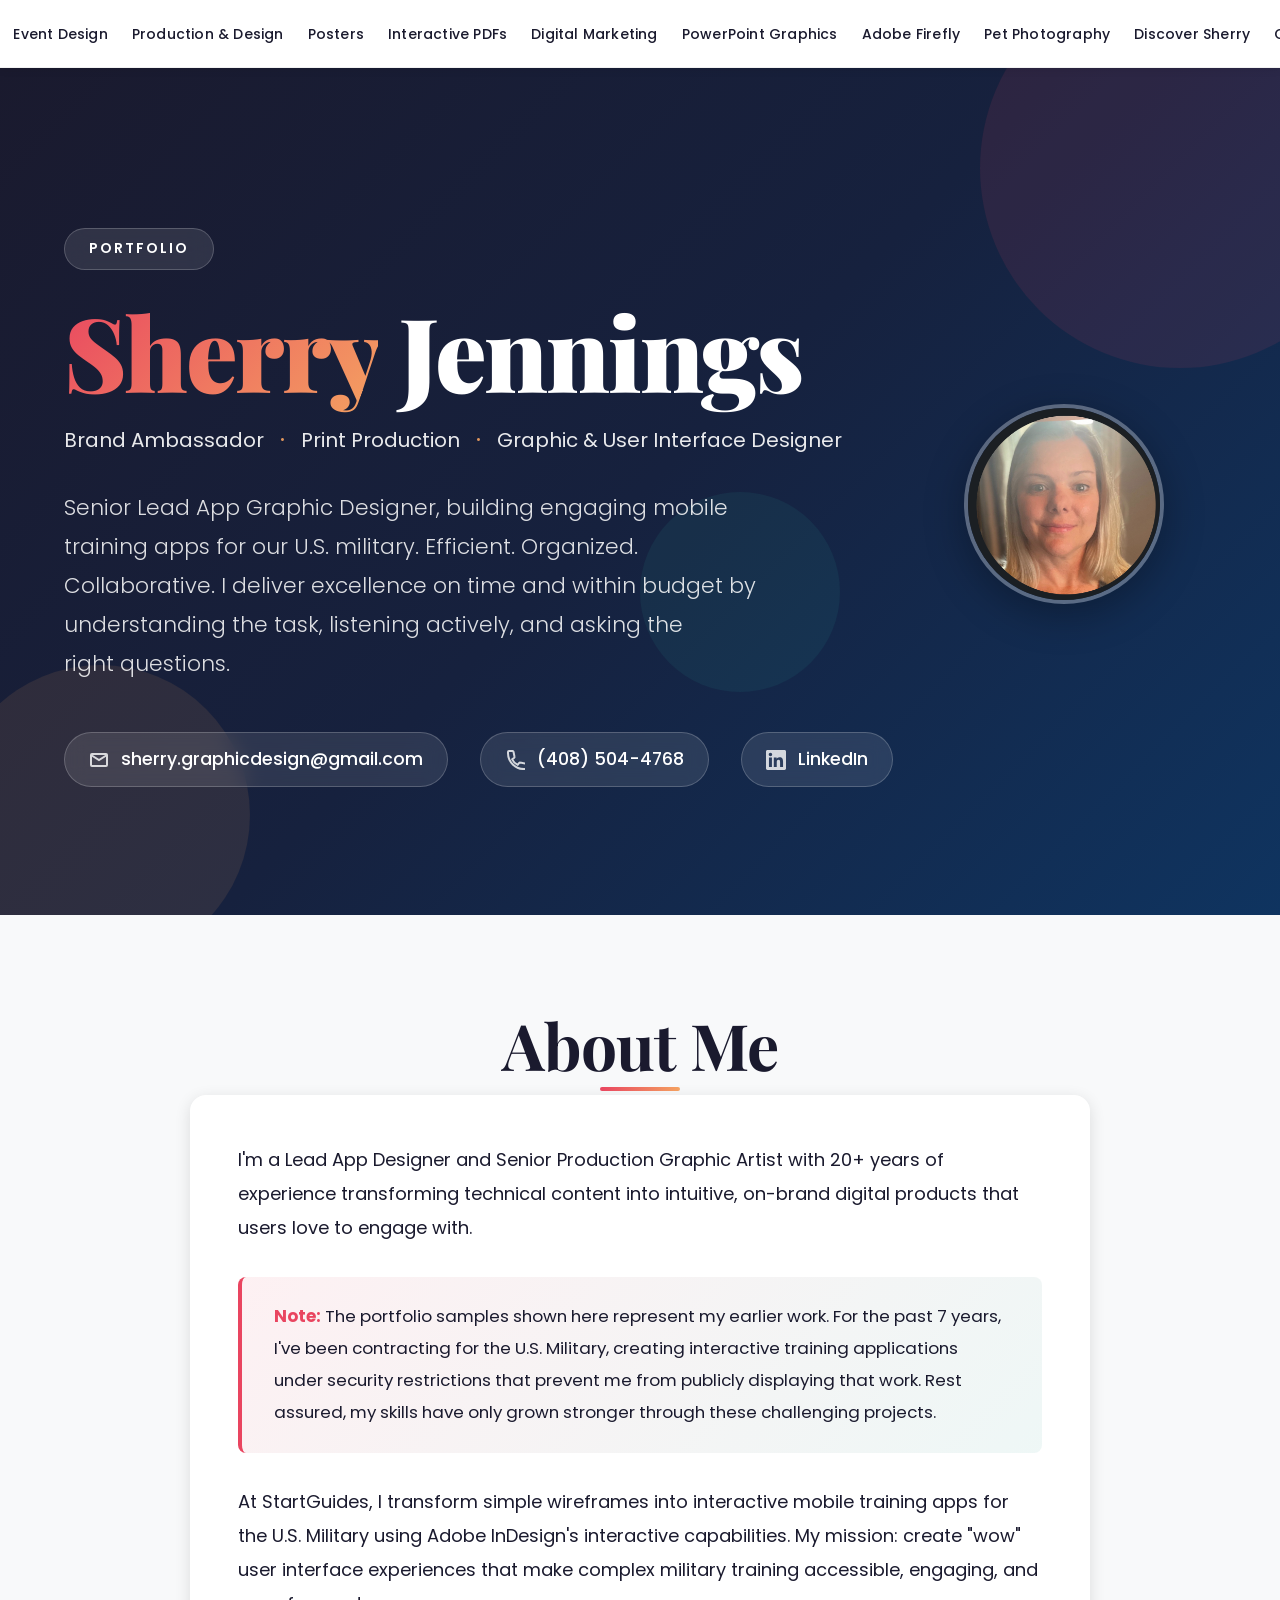
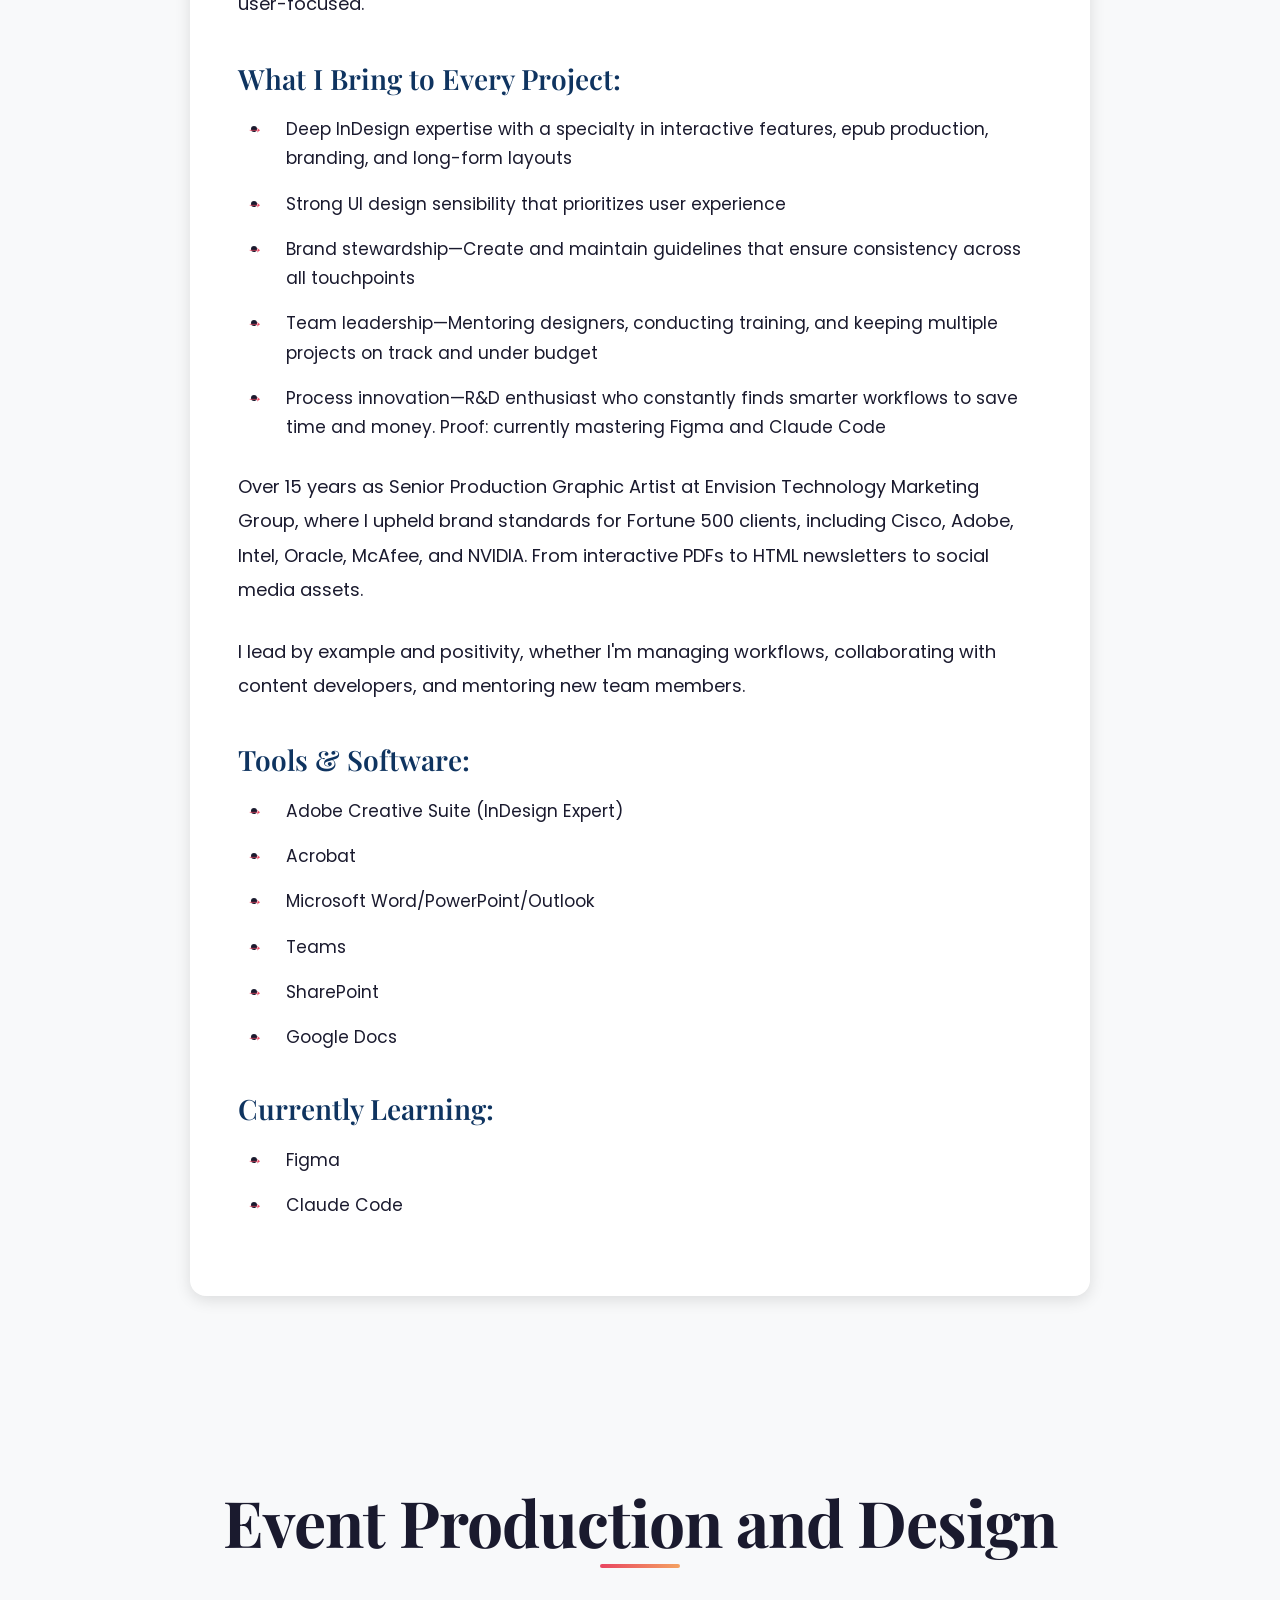
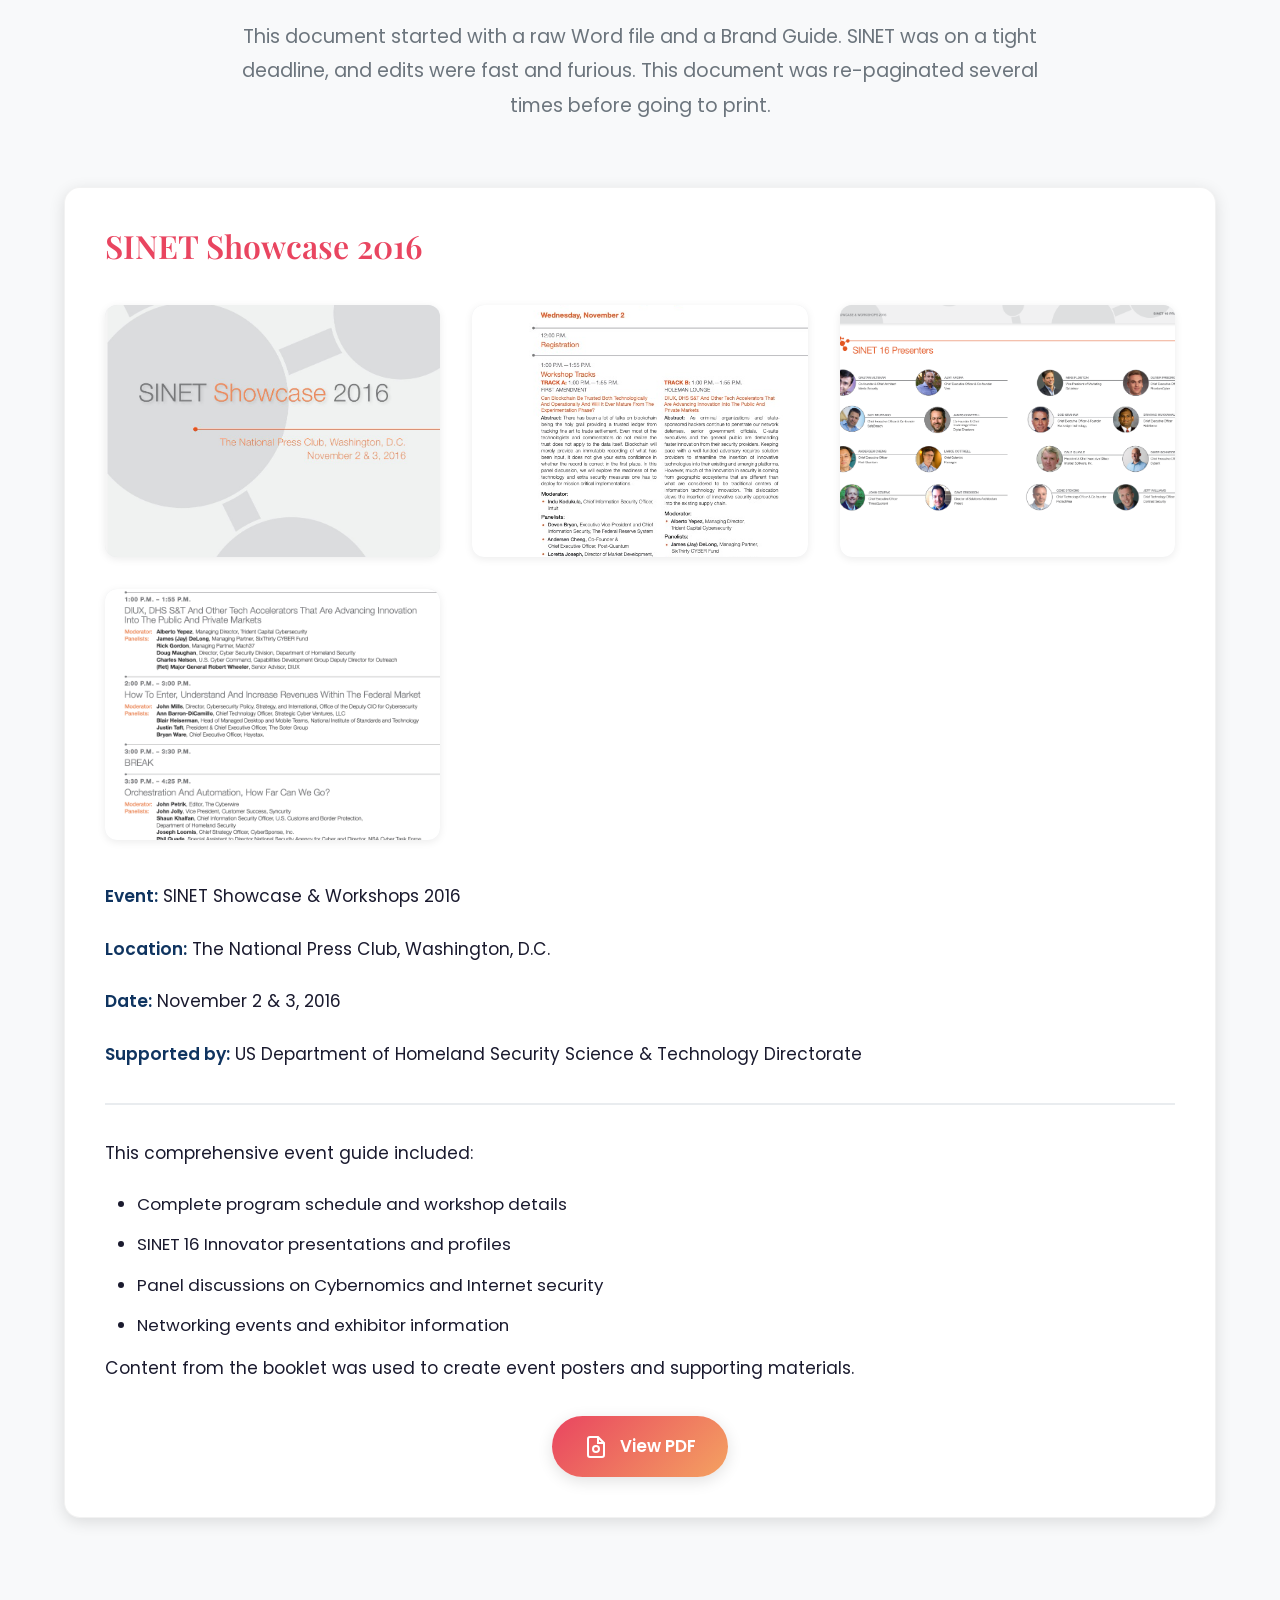
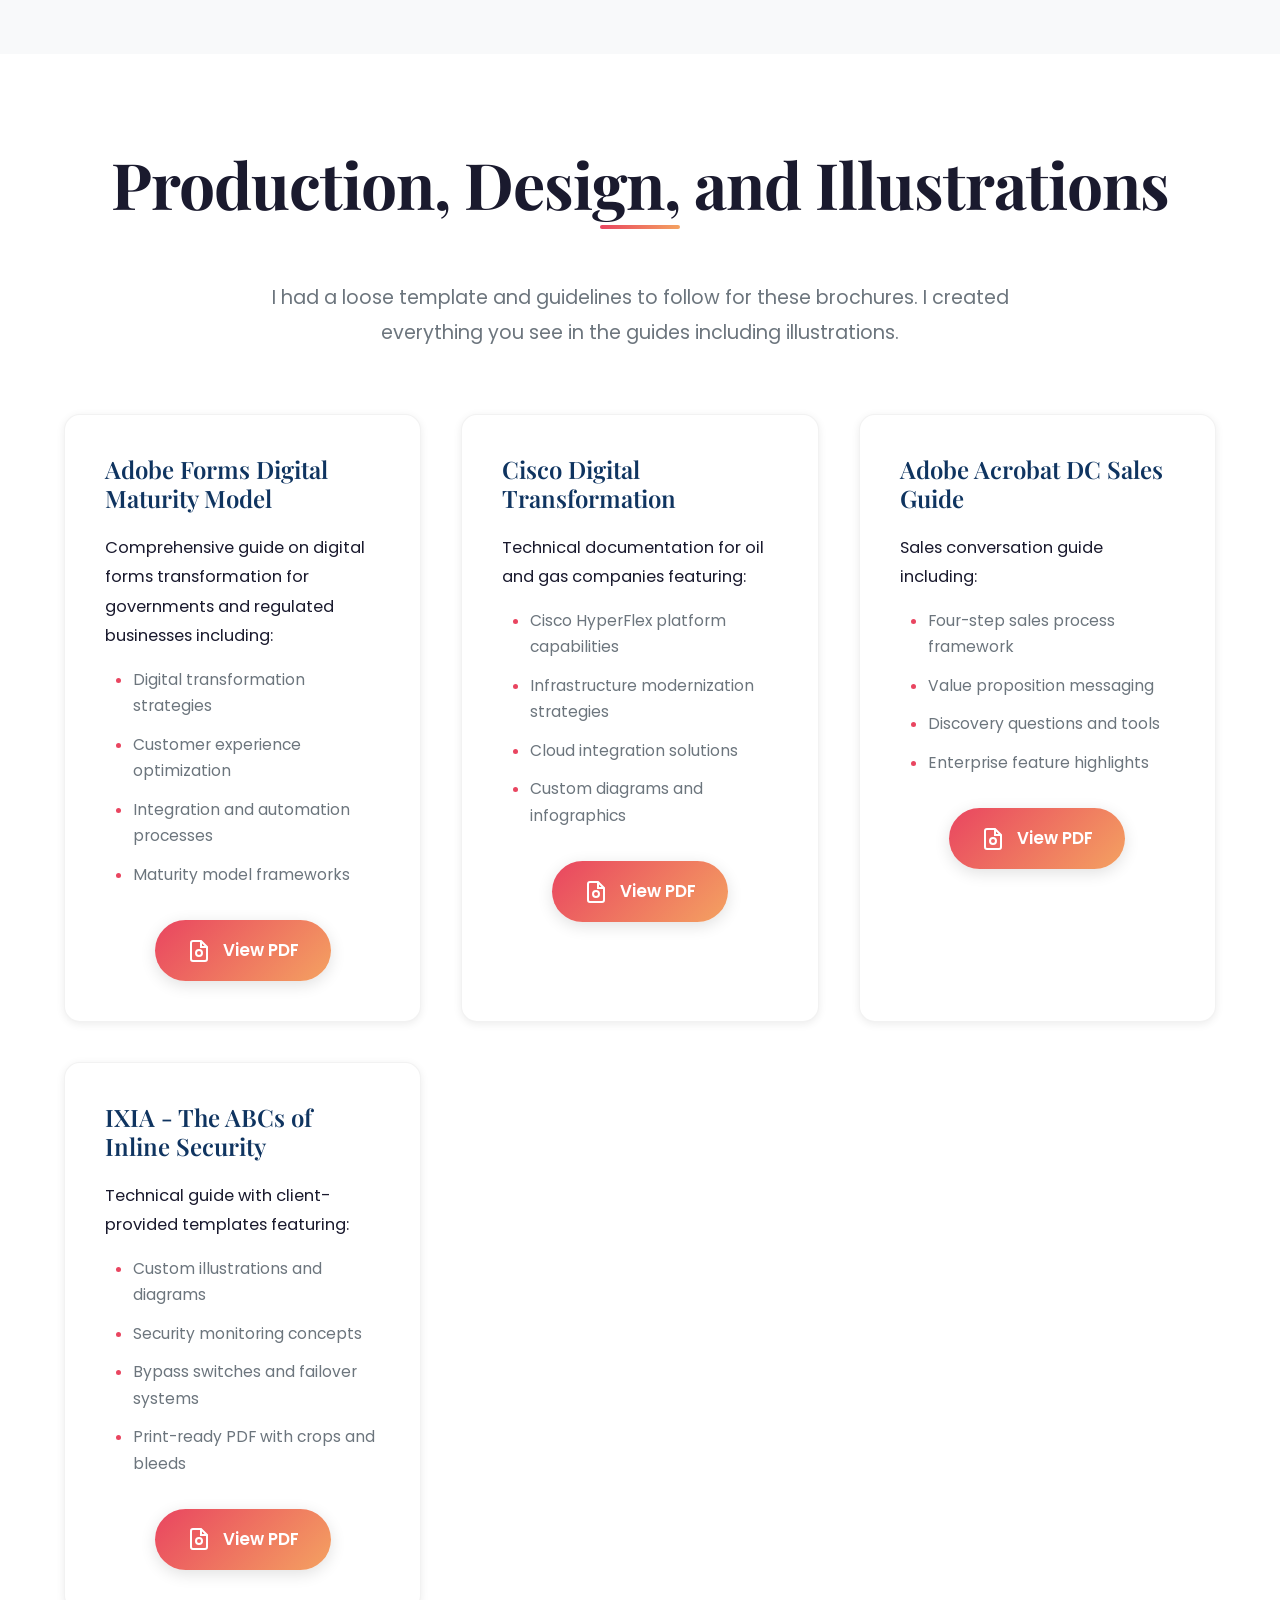
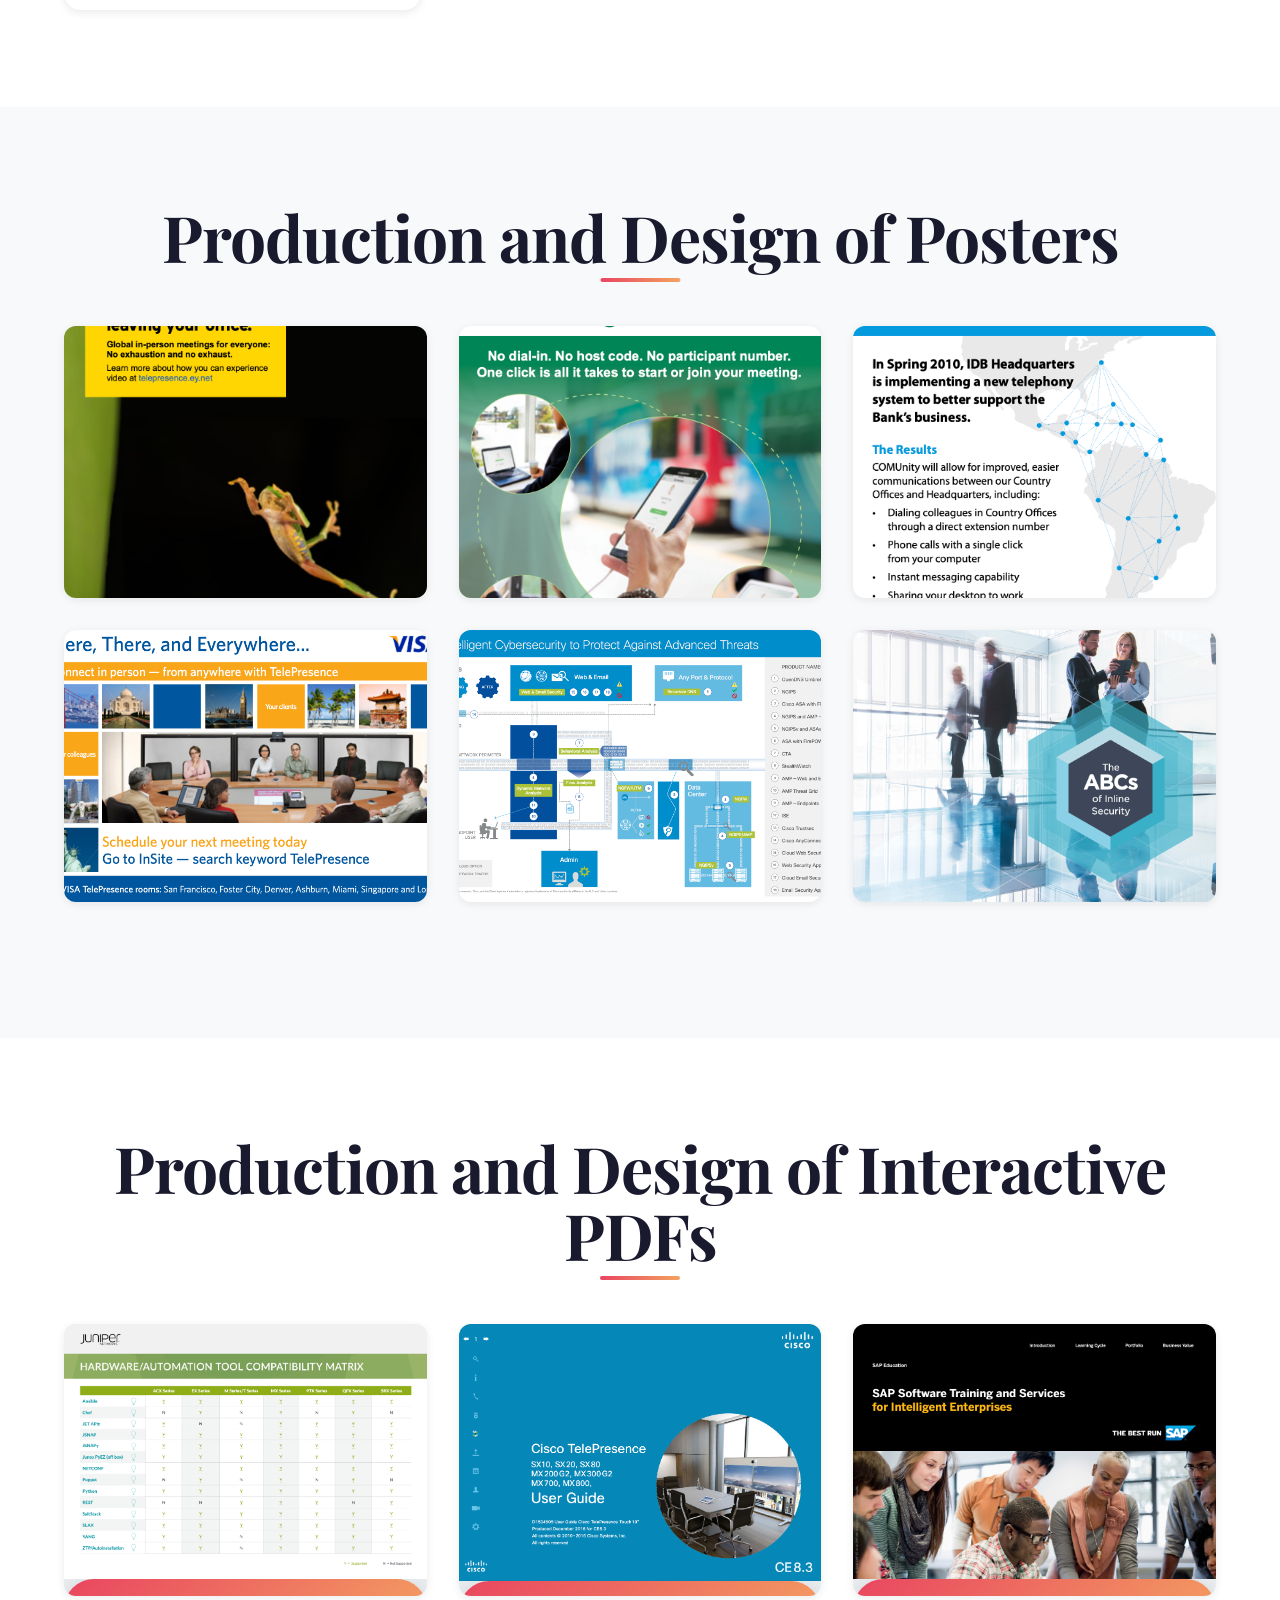
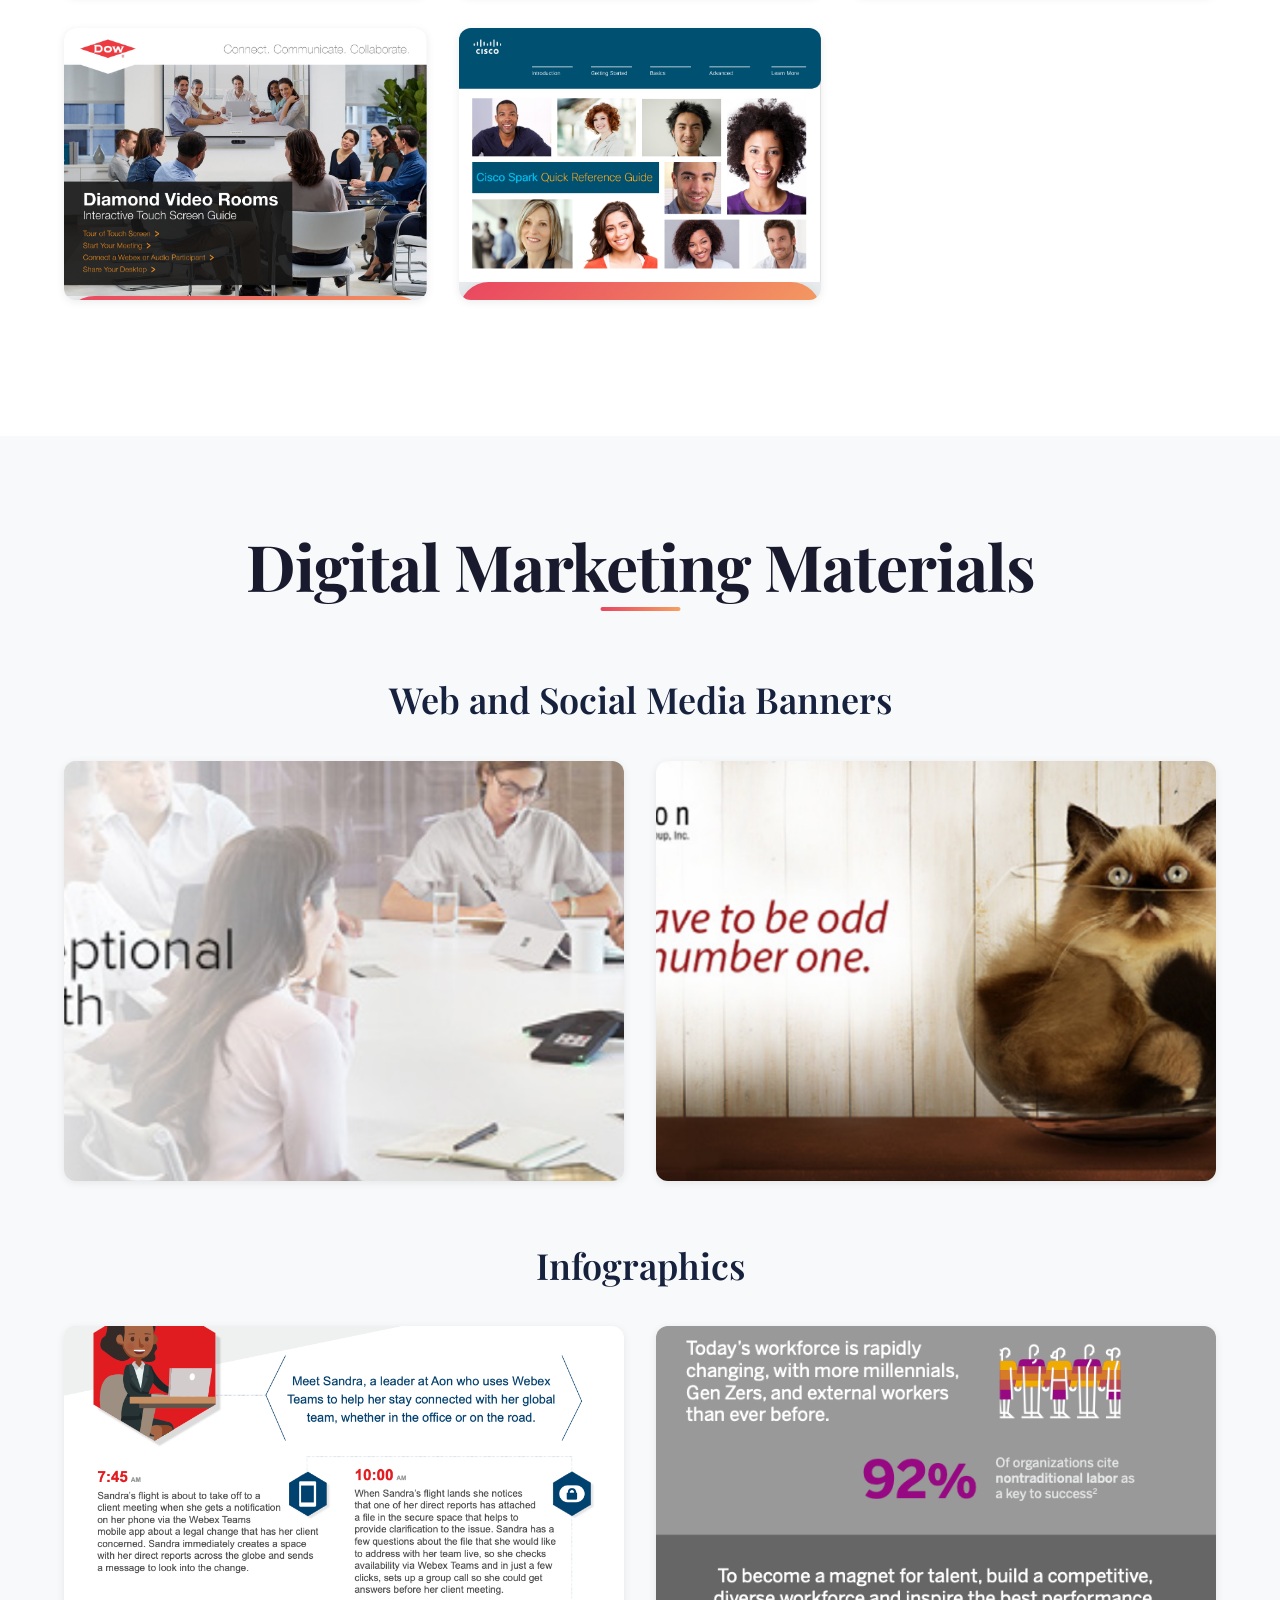
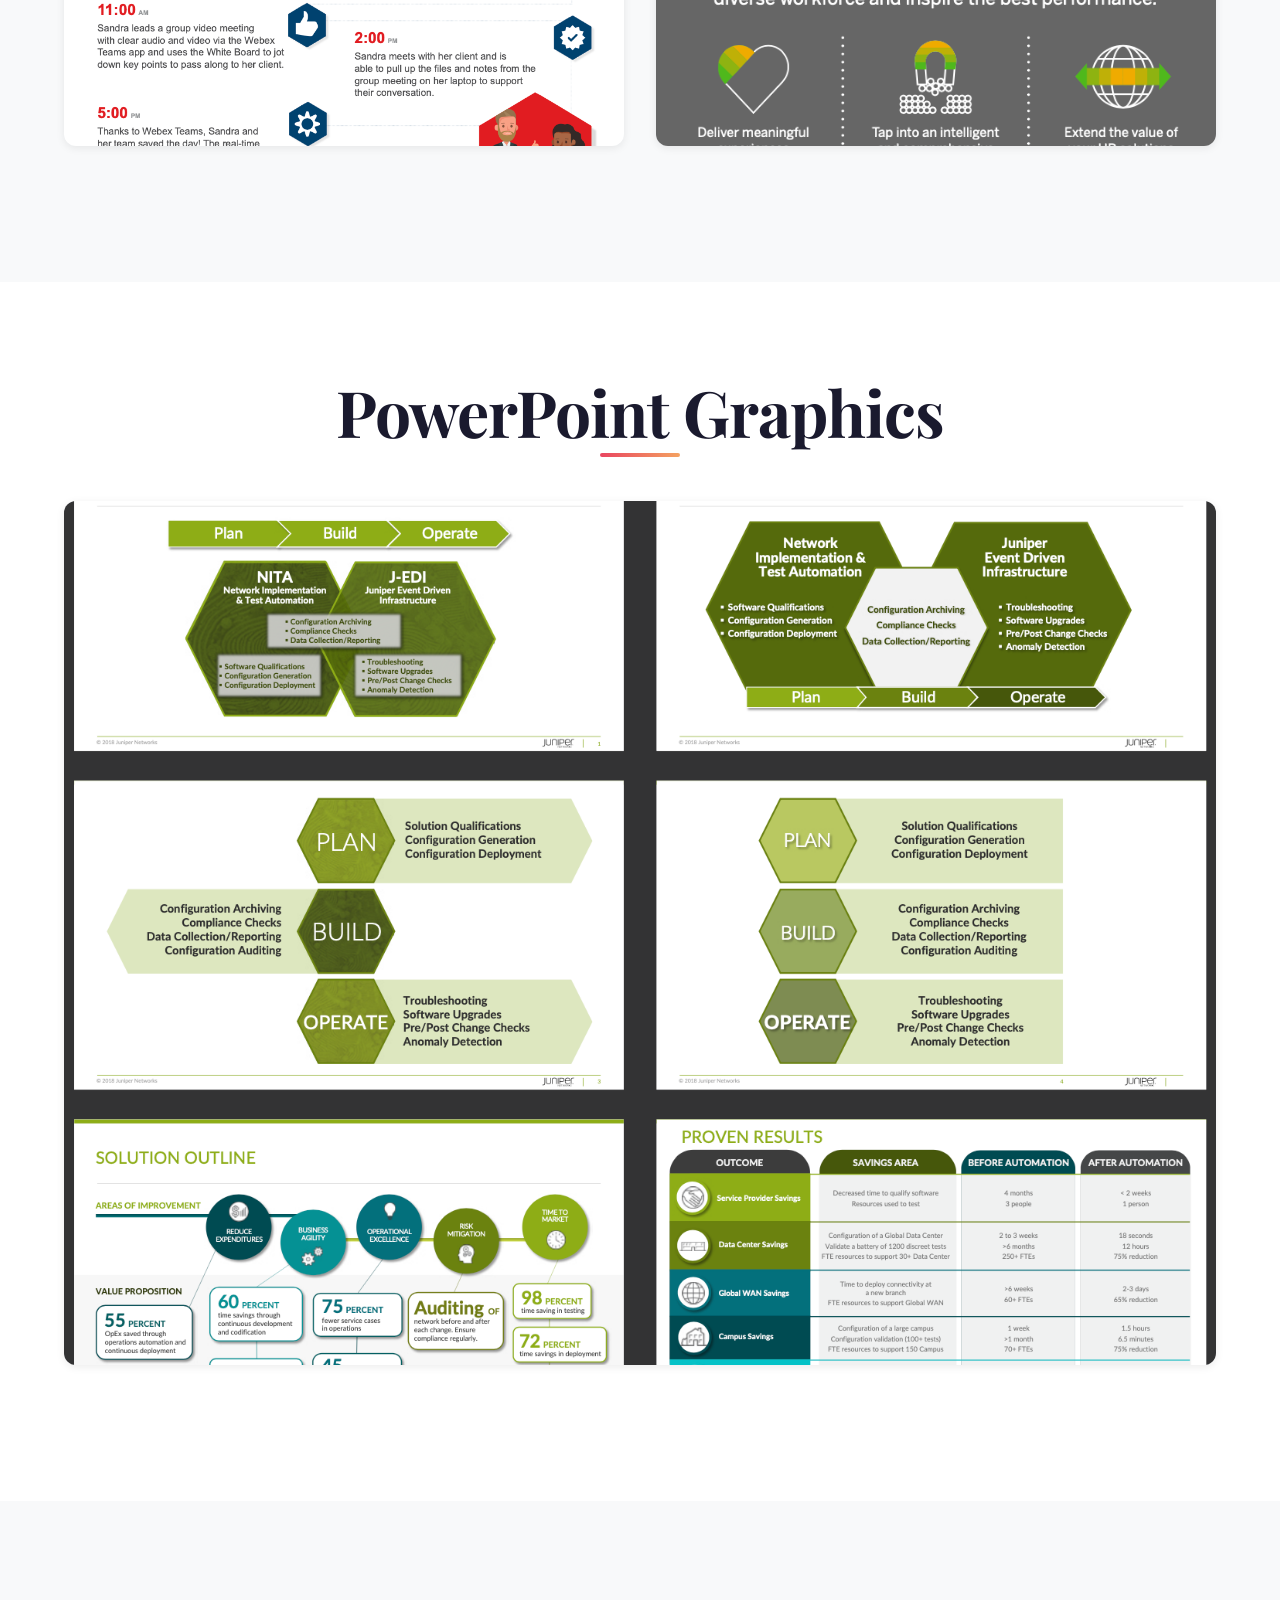
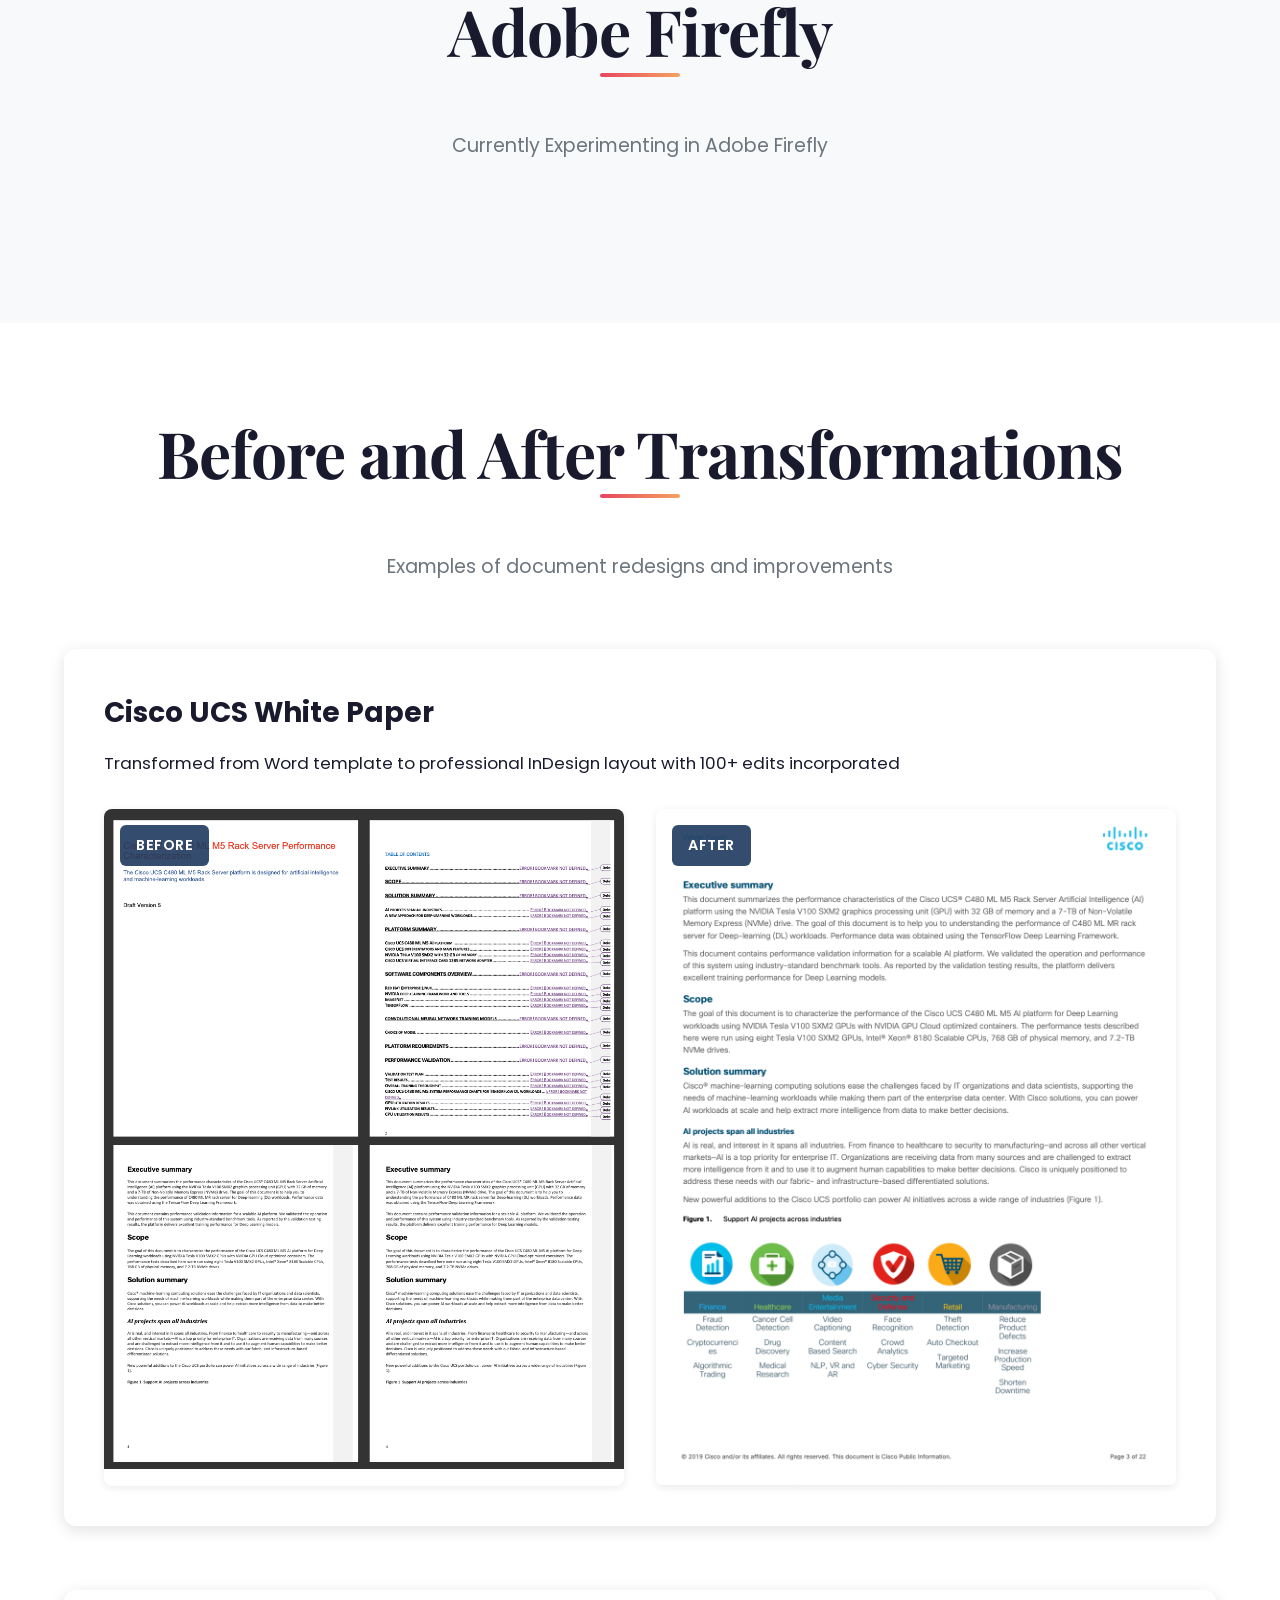
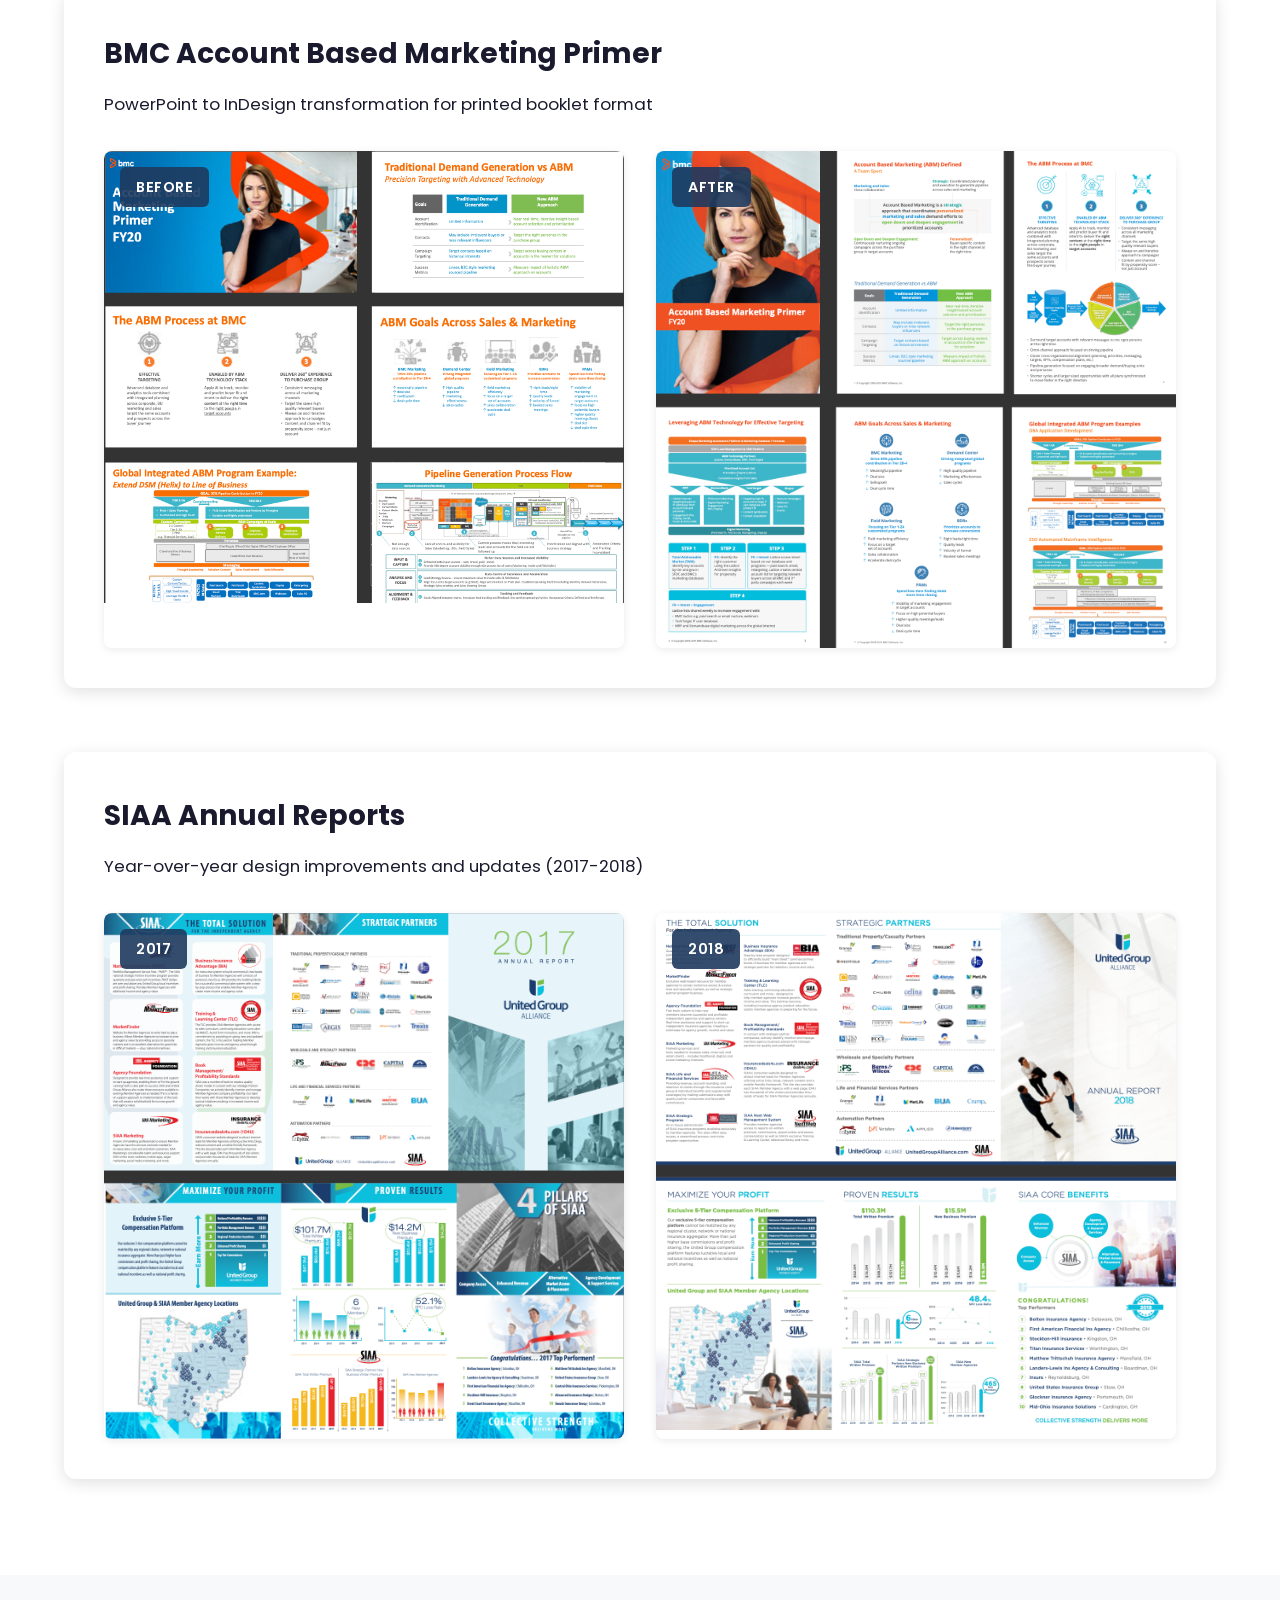
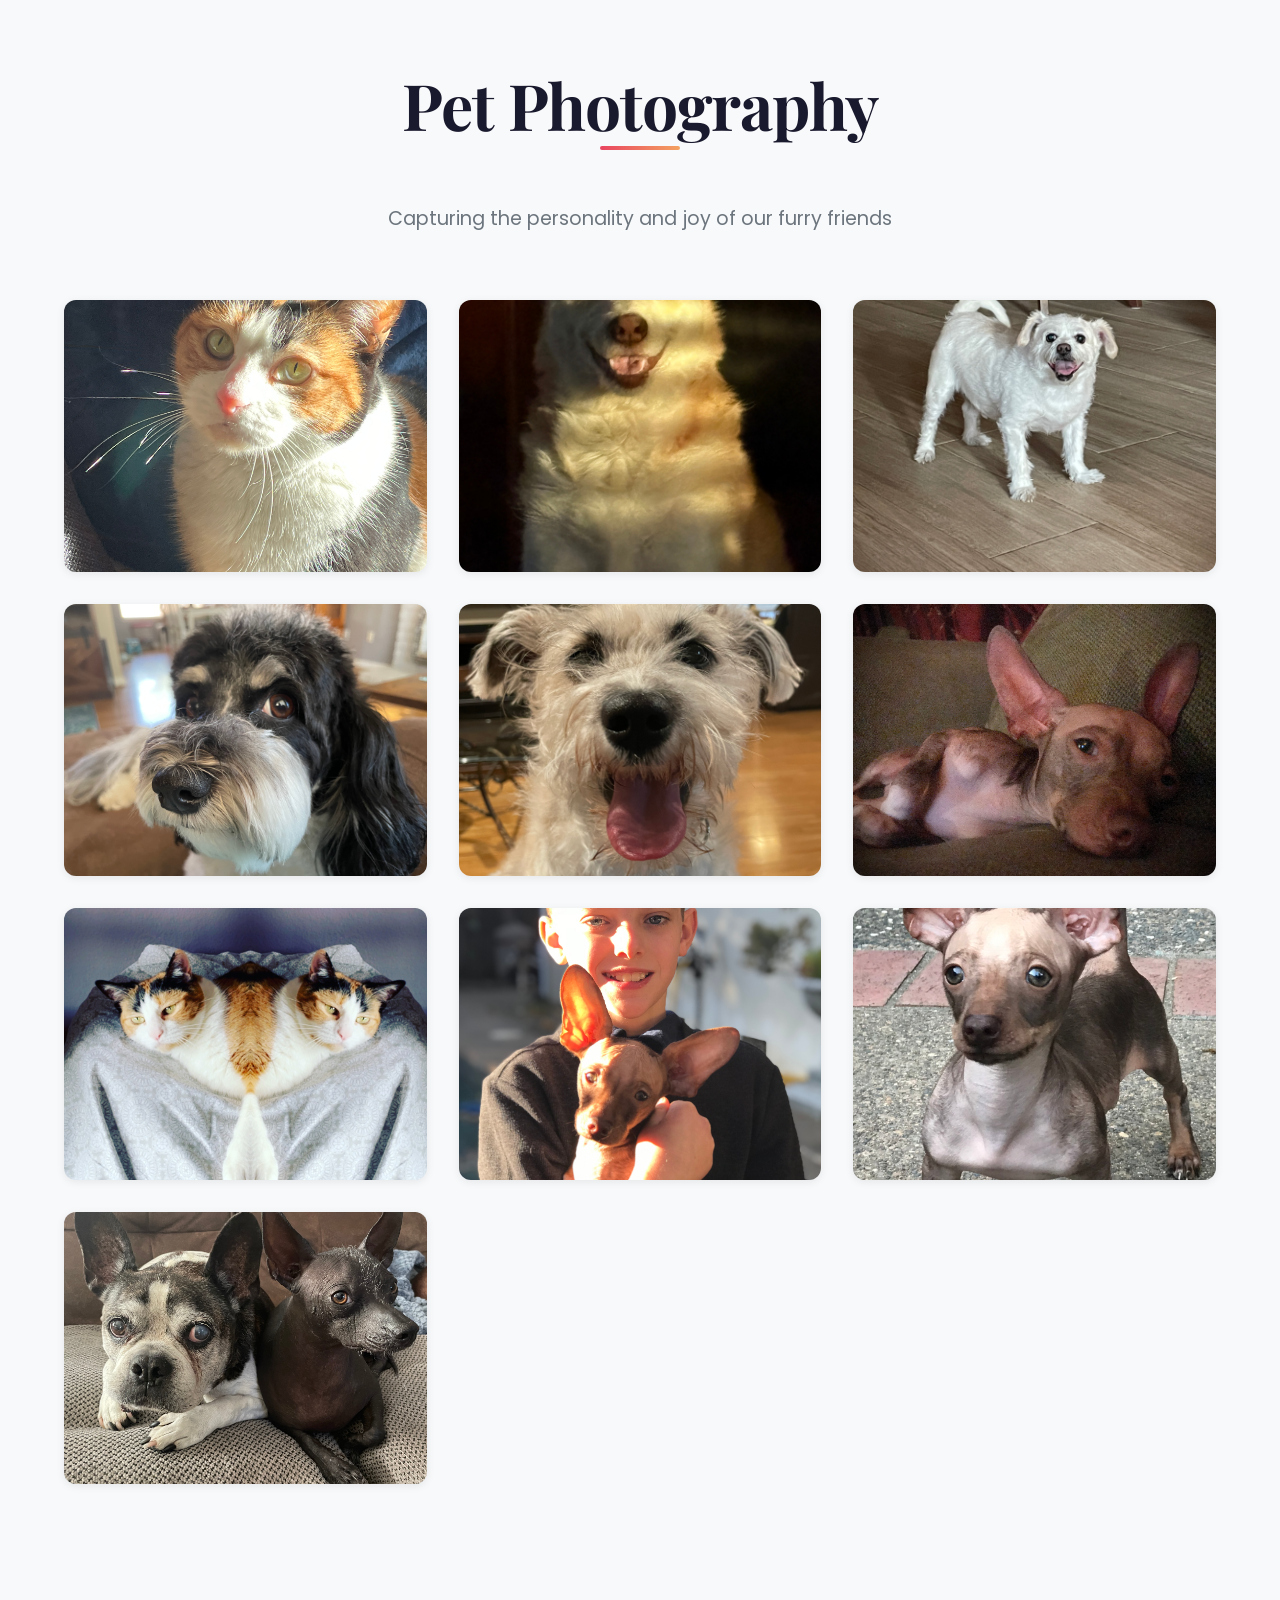
==== commit 8f5c9049: "Add Adobe Firefly section to portfolio - Add 'Adobe Firefly' navigation item - Create new section wi" ====
--- a/index.html
+++ b/index.html
@@ -28,6 +28,7 @@
                 <li><a href="#interactive">Interactive PDFs</a></li>
                 <li><a href="#digital">Digital Marketing</a></li>
                 <li><a href="#powerpoint">PowerPoint Graphics</a></li>
+                <li><a href="#firefly">Adobe Firefly</a></li>
                 <li><a href="#pet-photography">Pet Photography</a></li>
                 <li><a href="#personal">Discover Sherry</a></li>
                 <li><a href="#contact">Contact</a></li>
@@ -418,6 +419,14 @@
         </div>
     </section>
 
+    <!-- Adobe Firefly Section -->
+    <section id="firefly" class="portfolio-section">
+        <div class="container">
+            <h2>Adobe Firefly</h2>
+            <p class="section-intro">Currently Experimenting in Adobe Firefly</p>
+        </div>
+    </section>
+
     <!-- Before and After Section -->
     <section id="before-after" class="portfolio-section alt-bg">
         <div class="container">
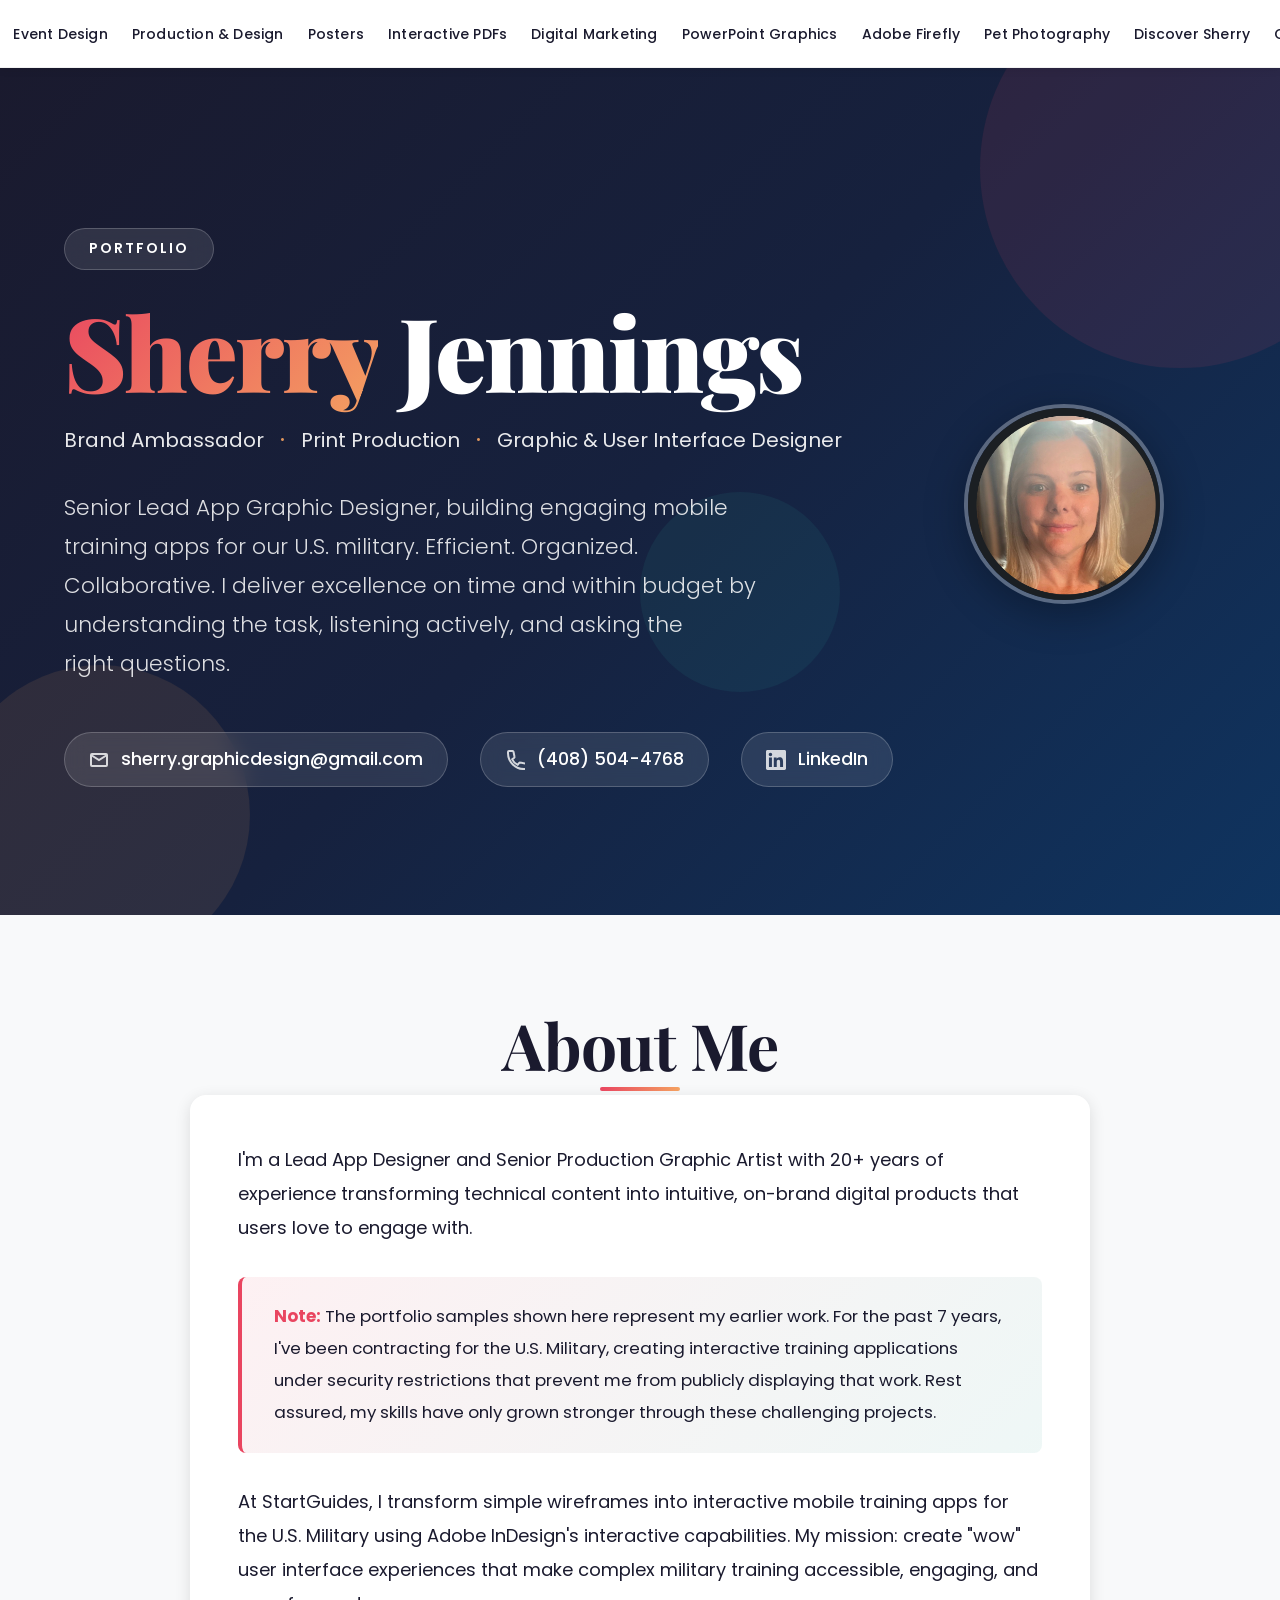
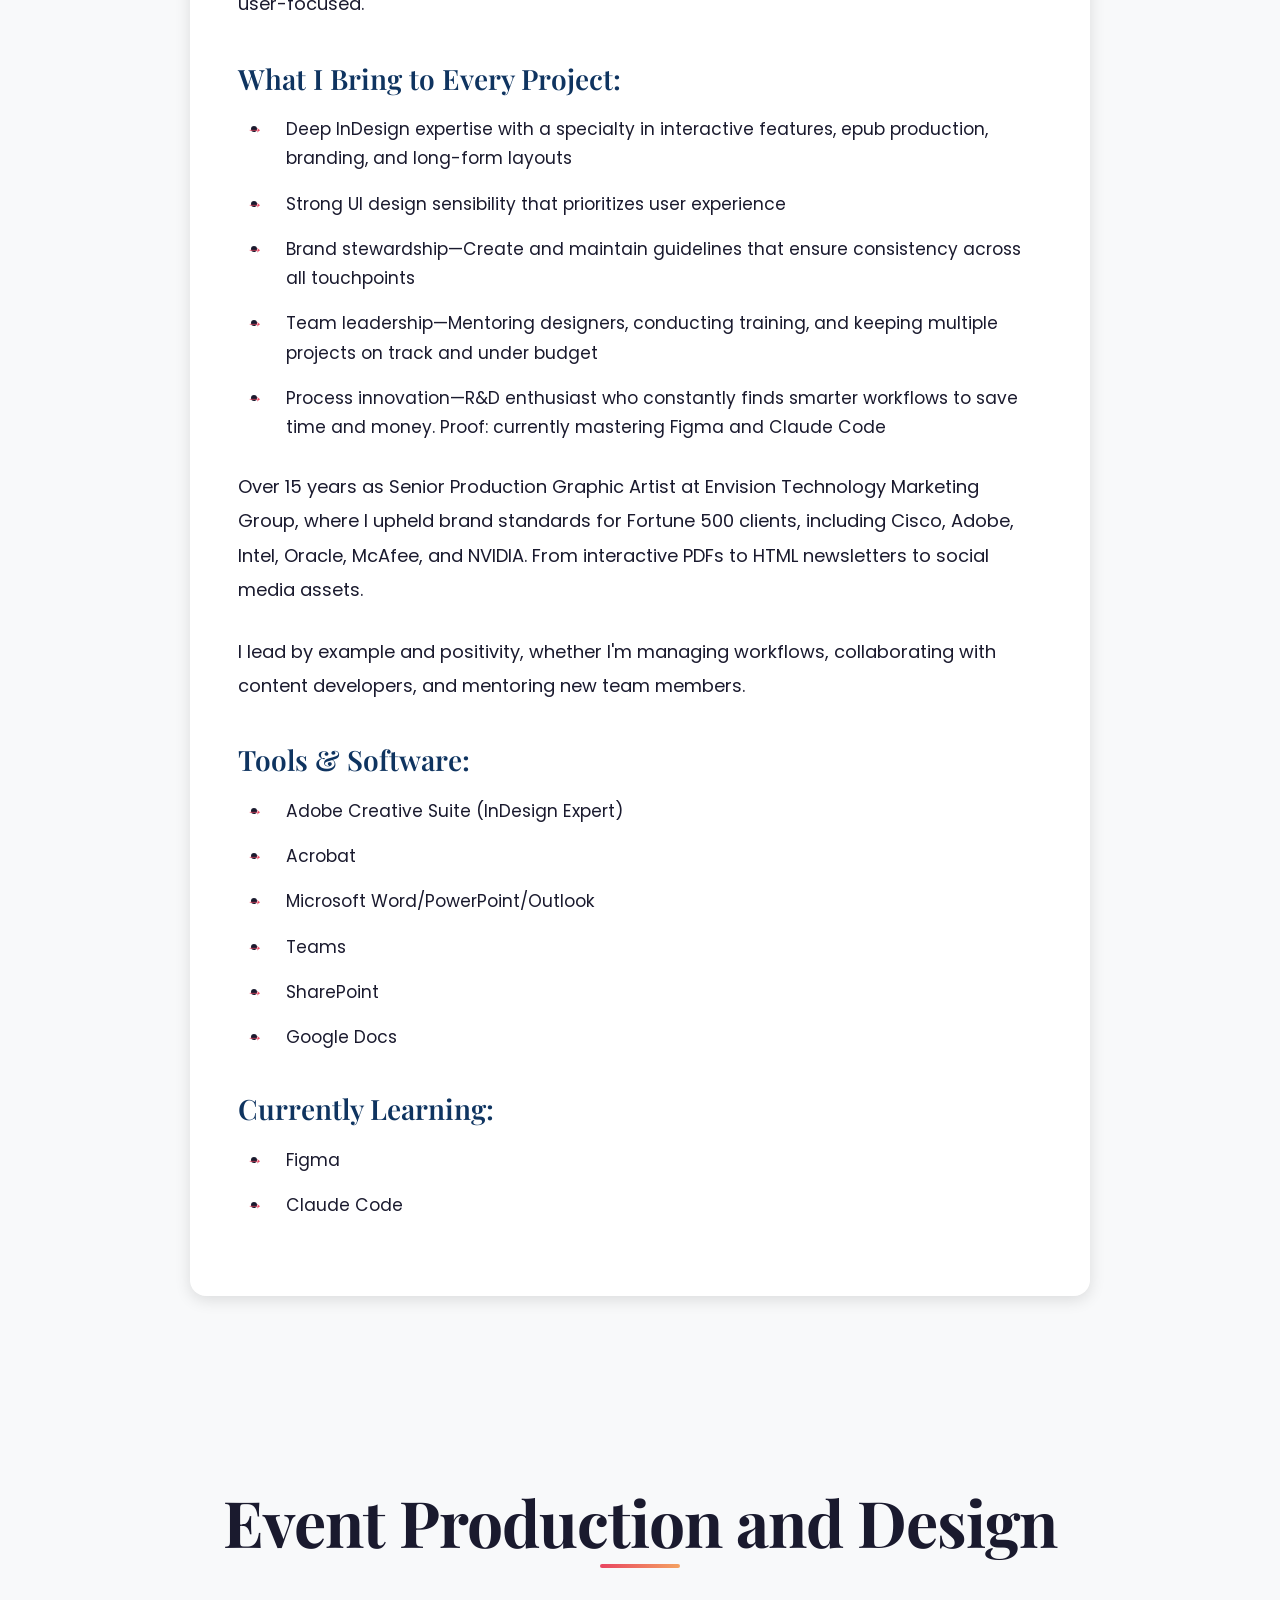
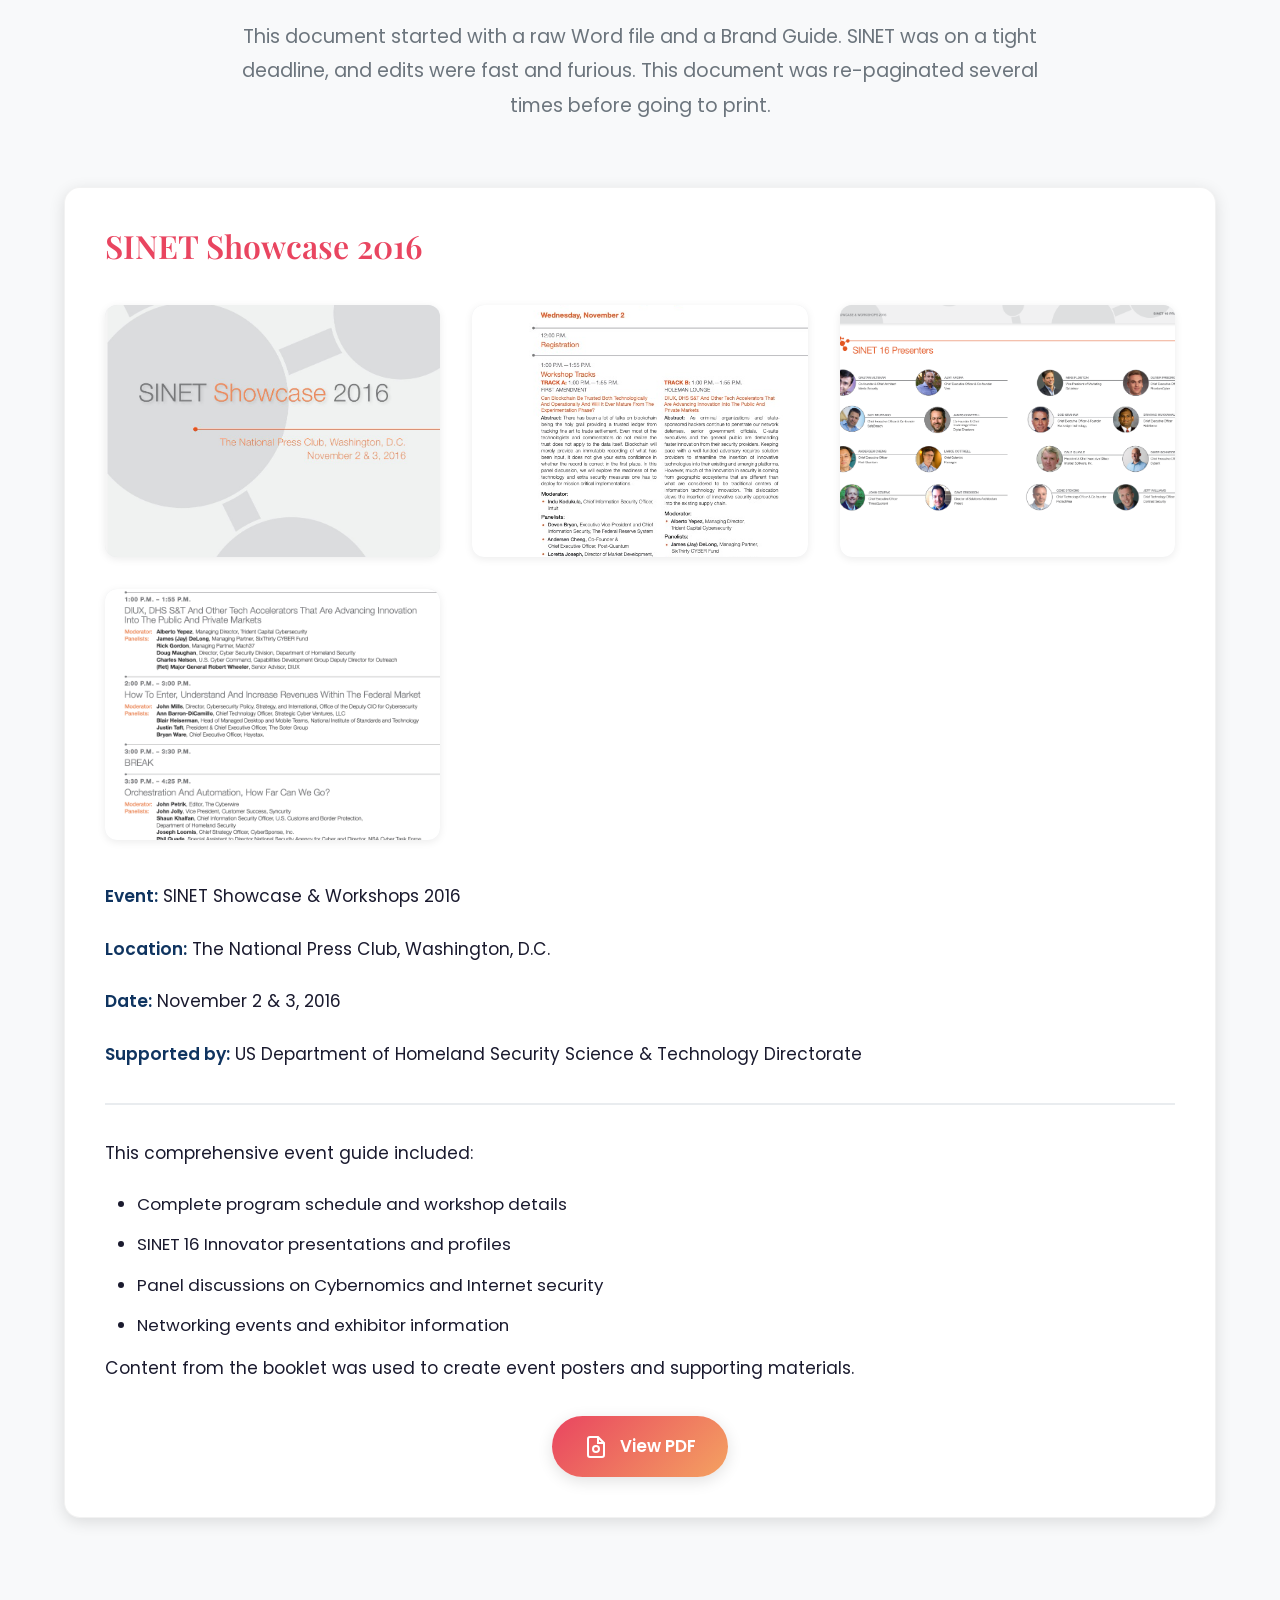
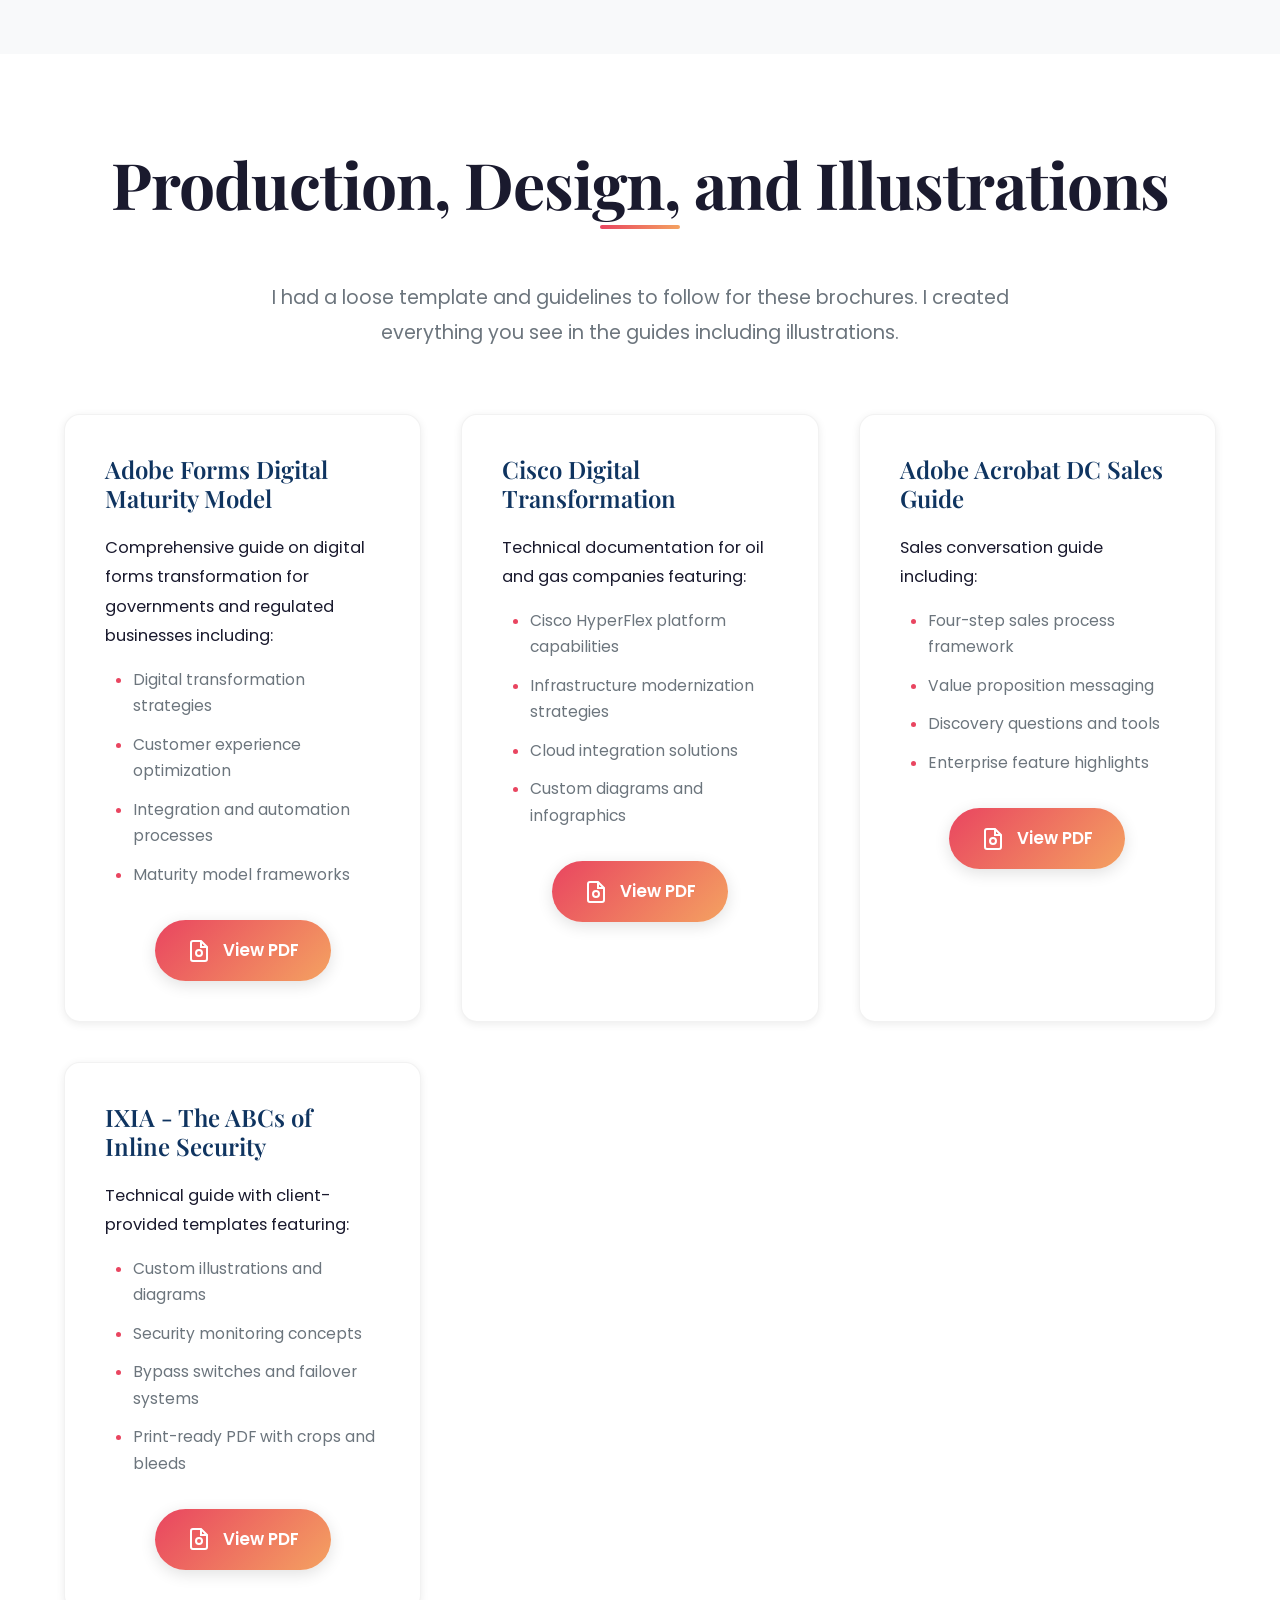
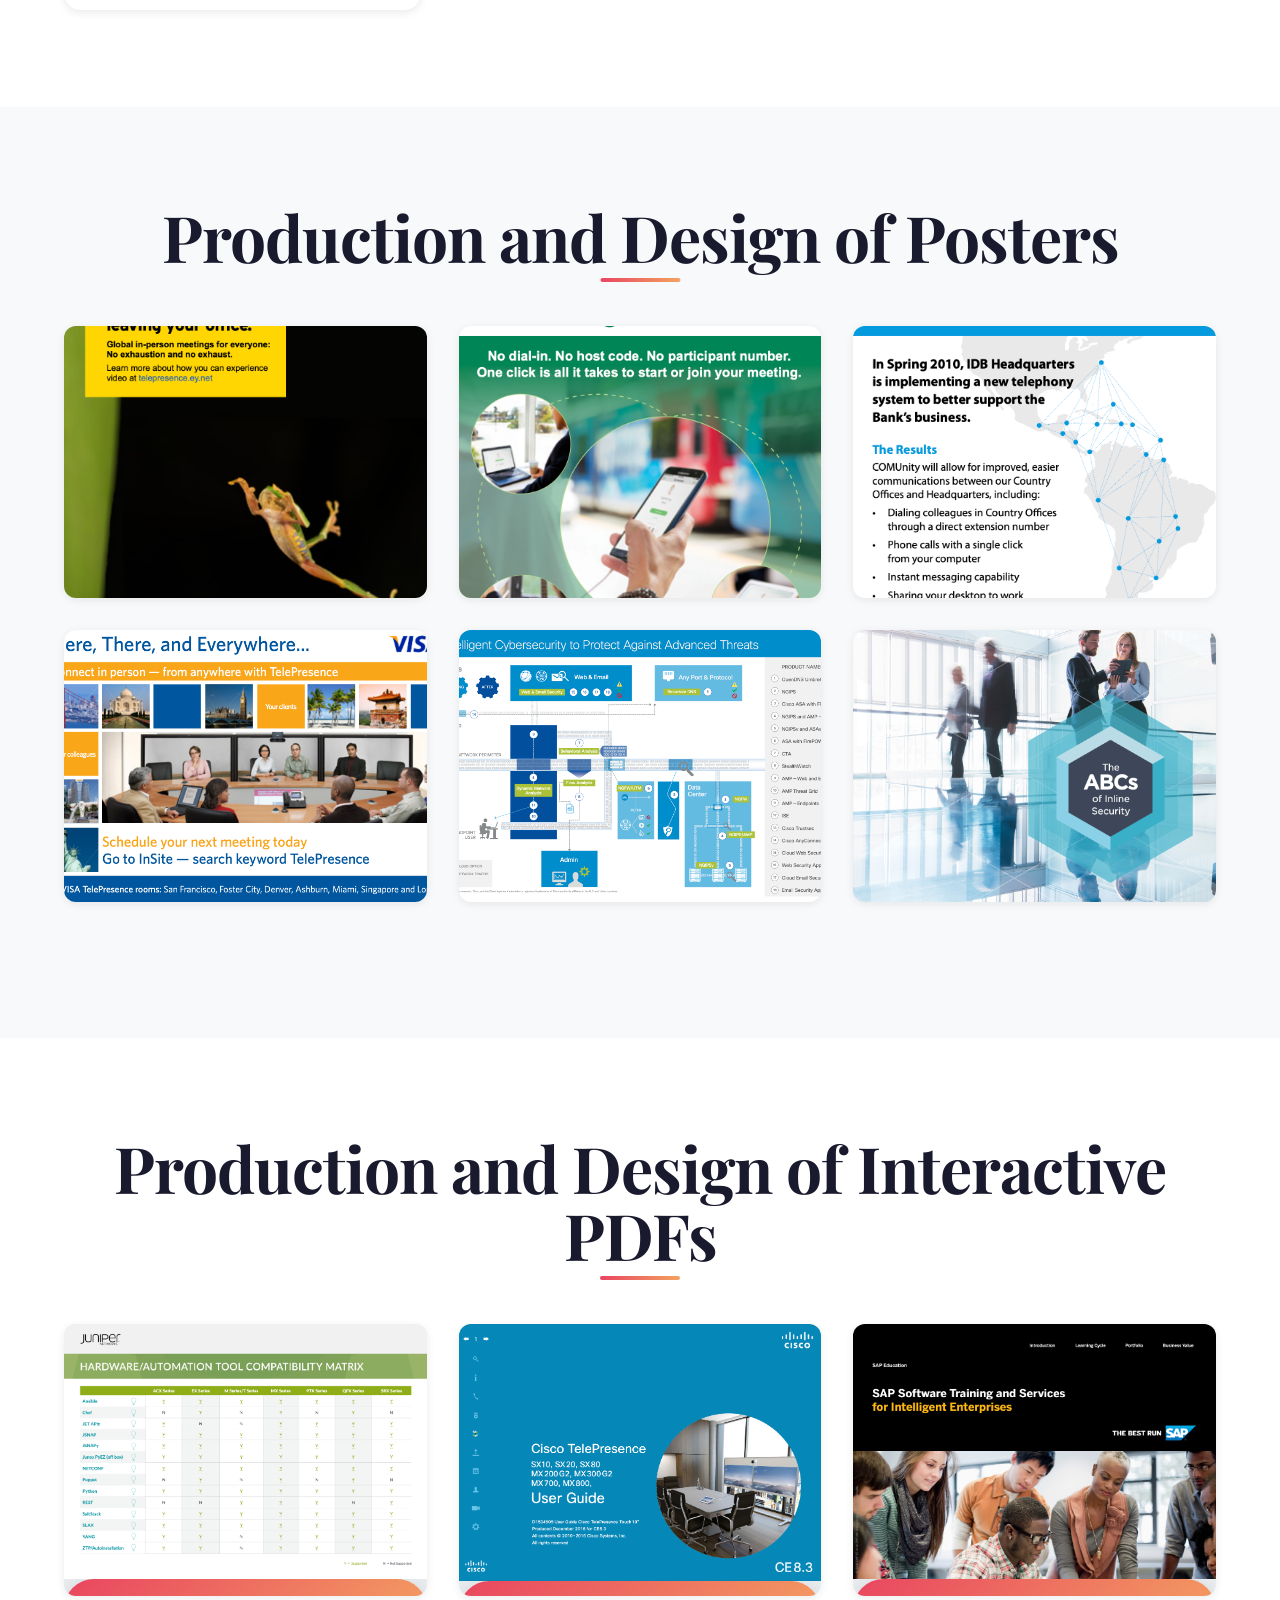
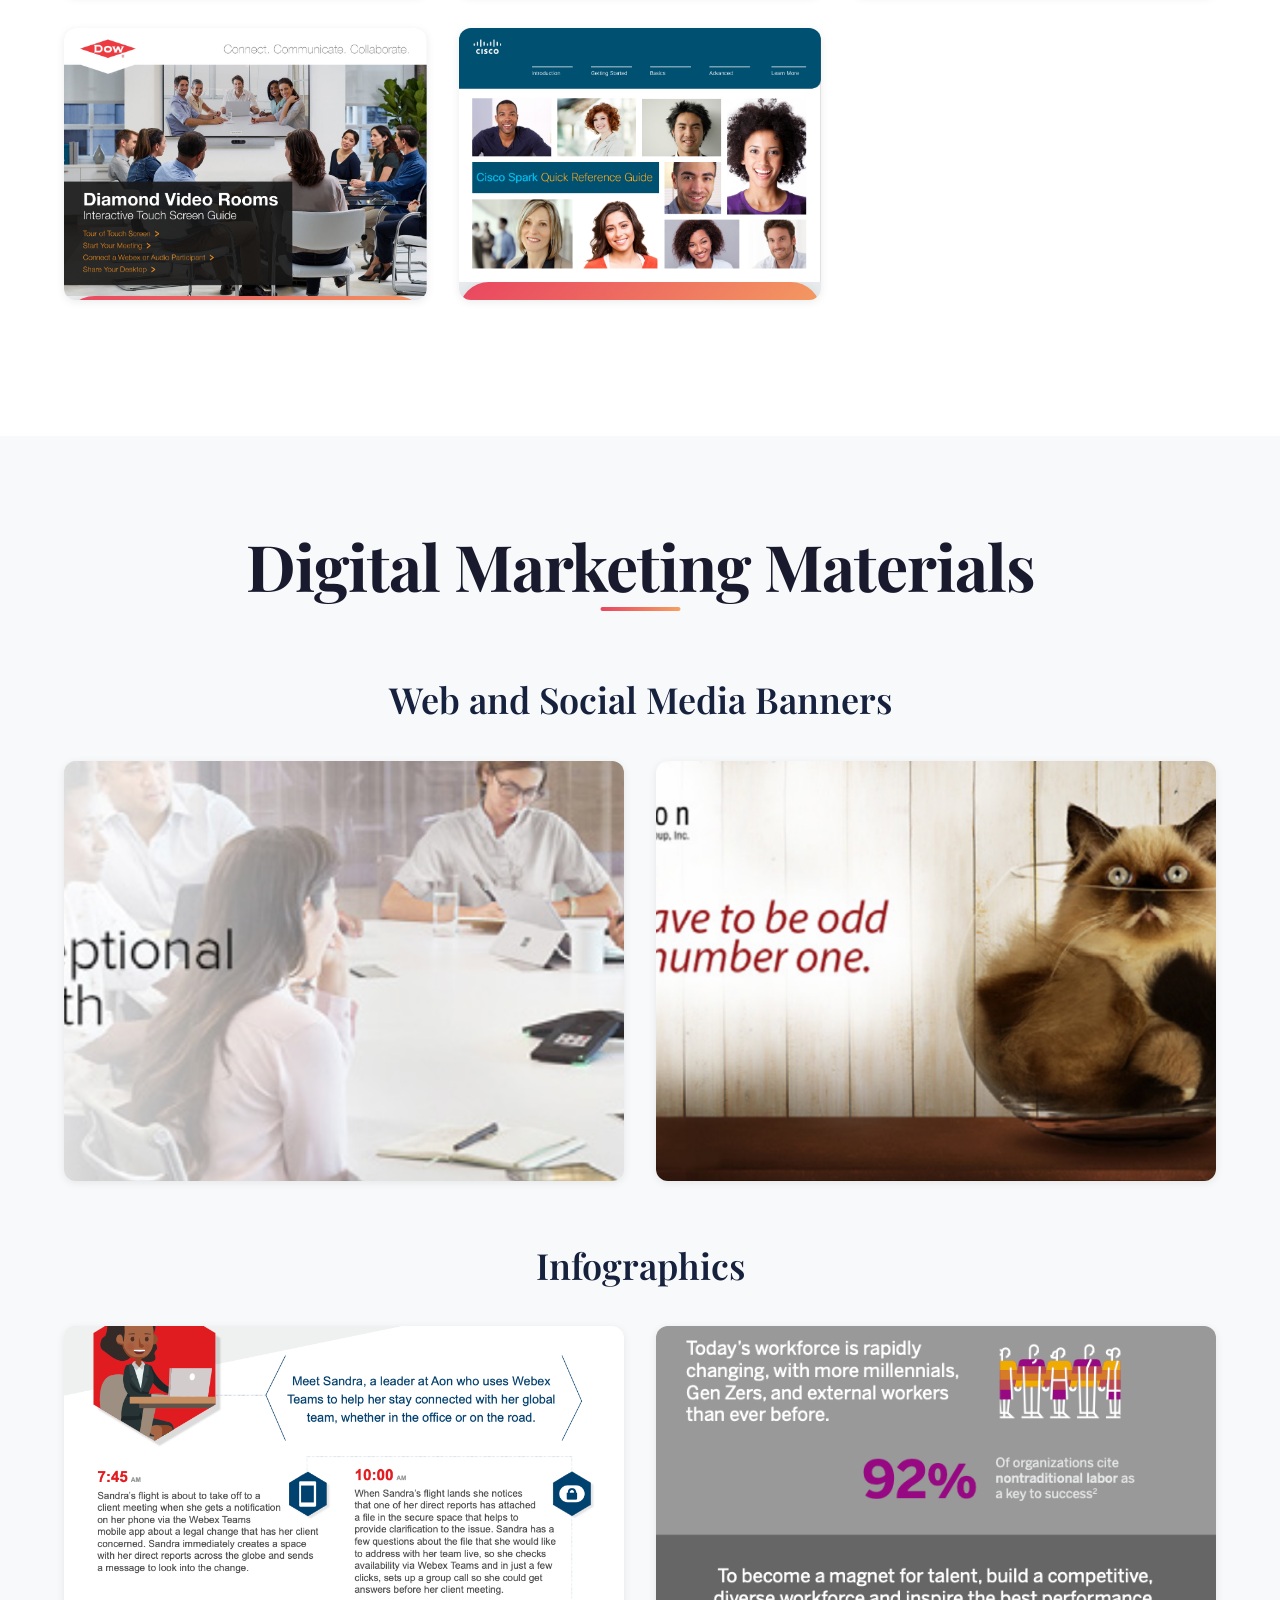
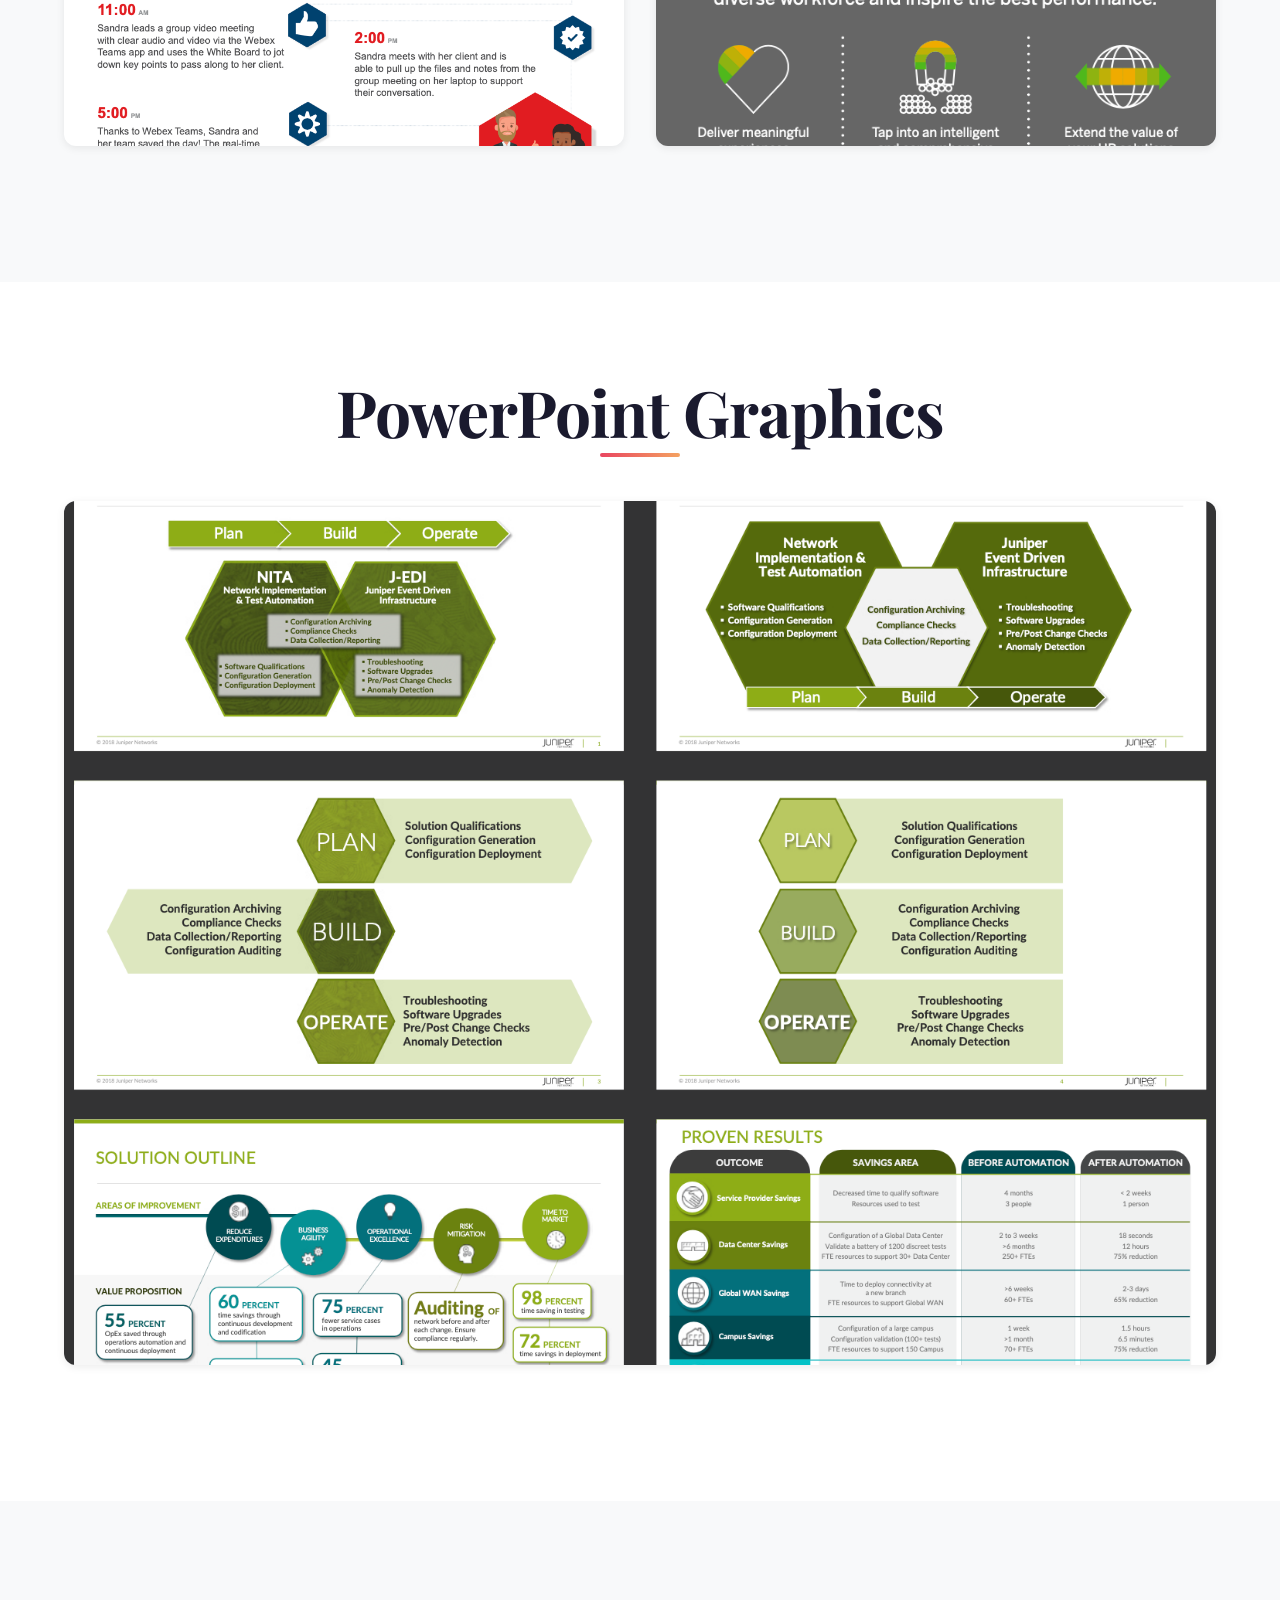
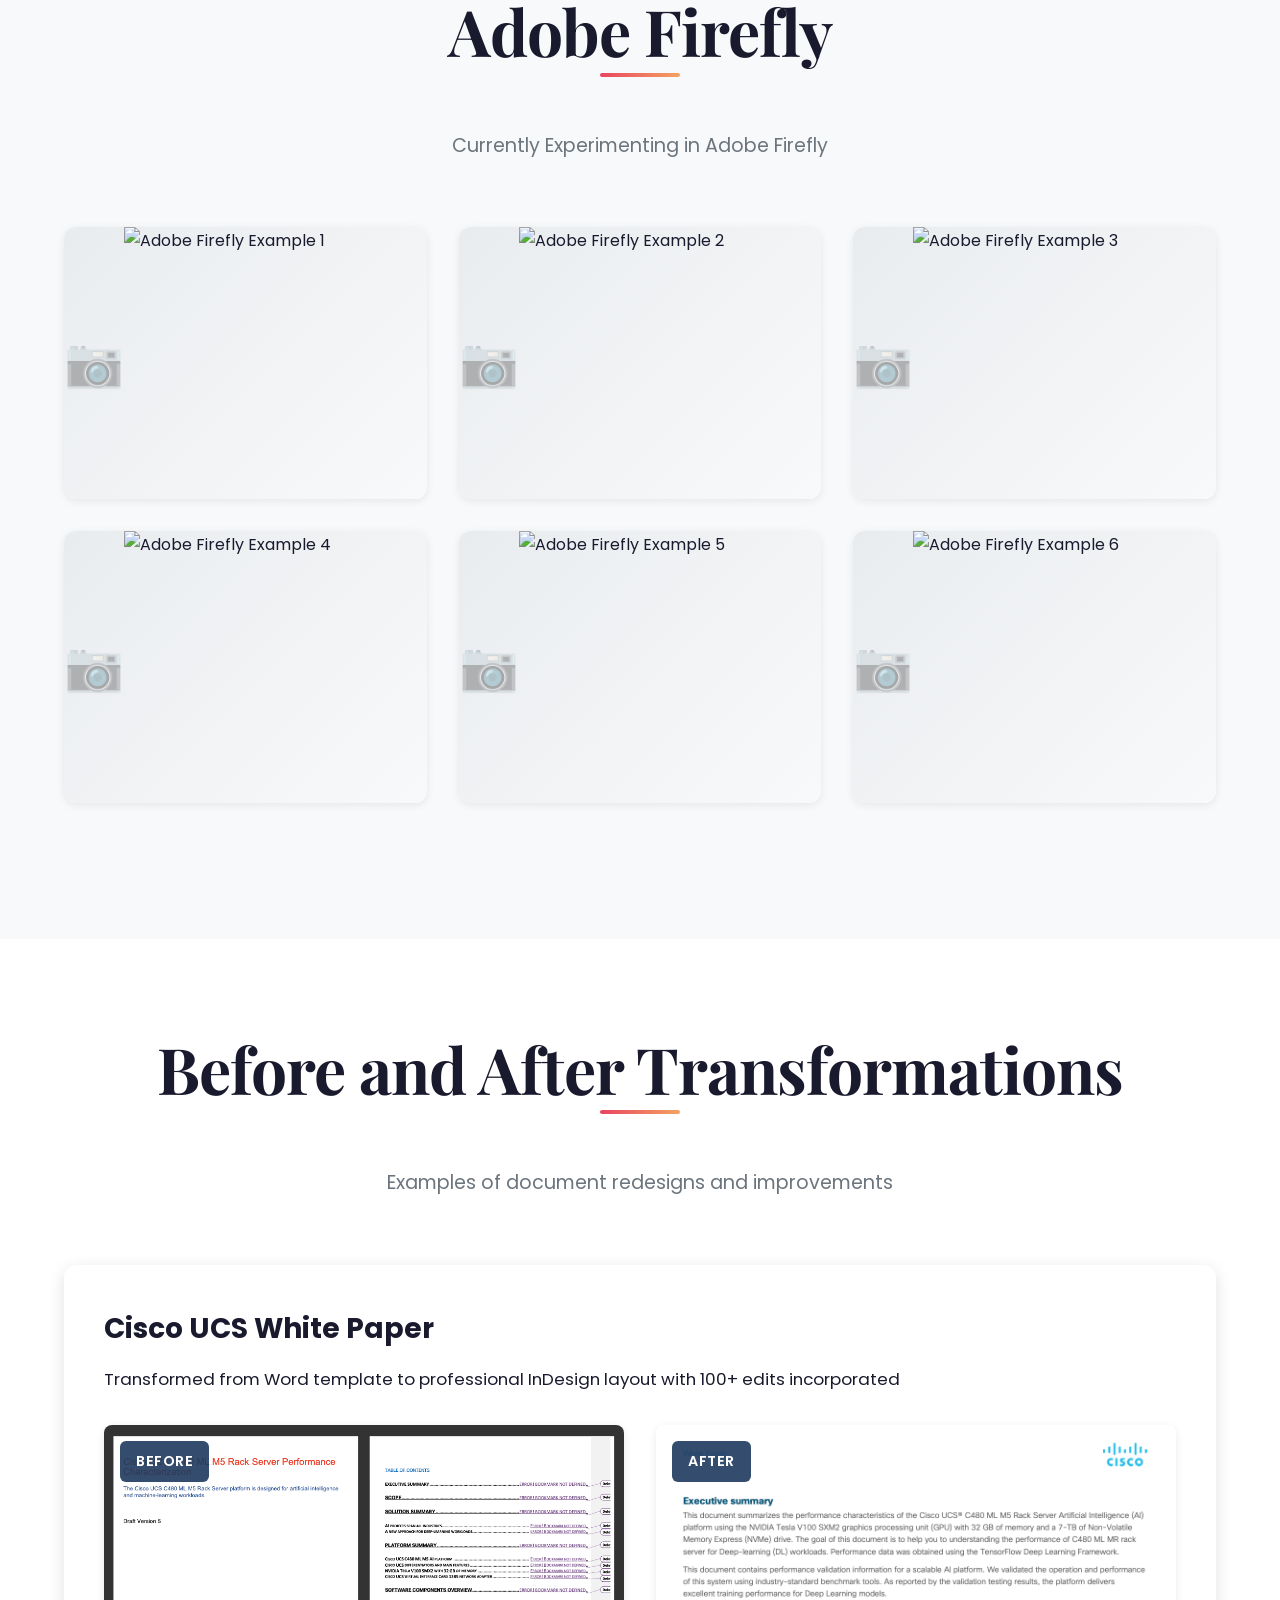
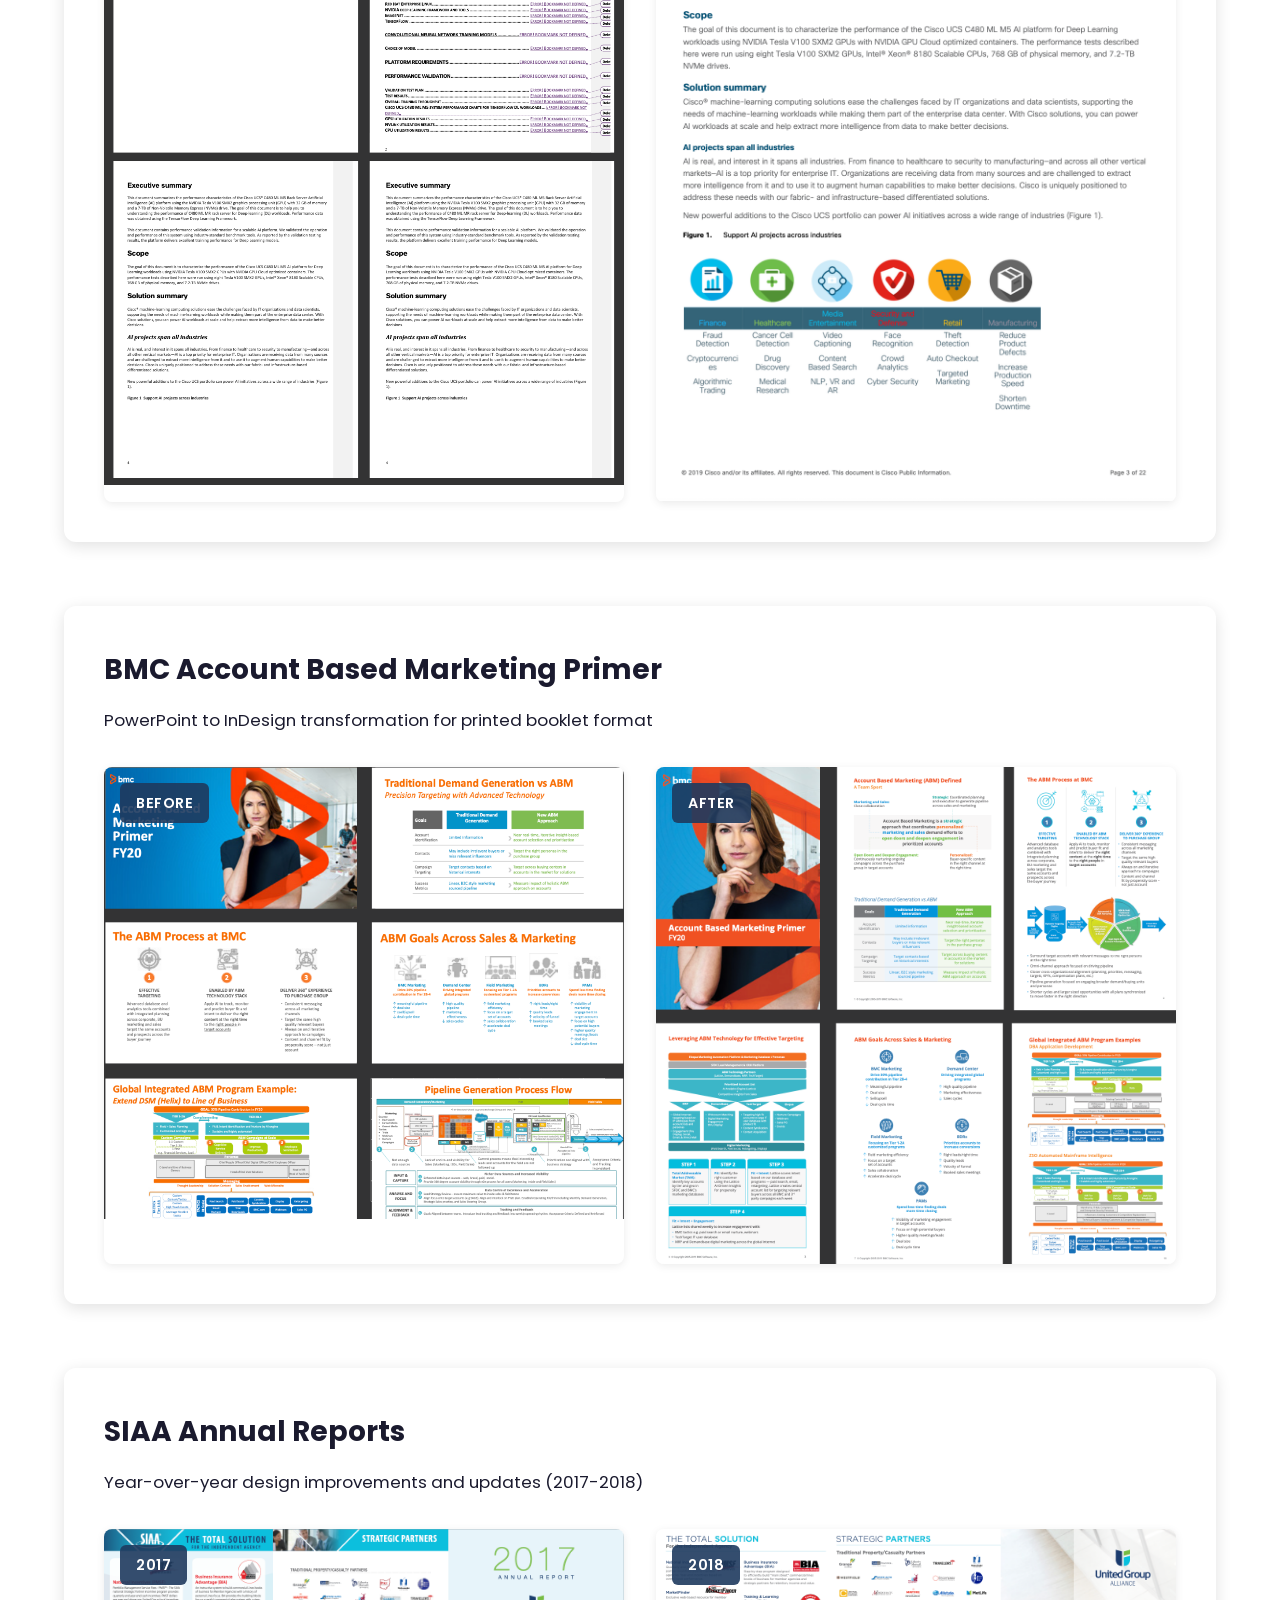
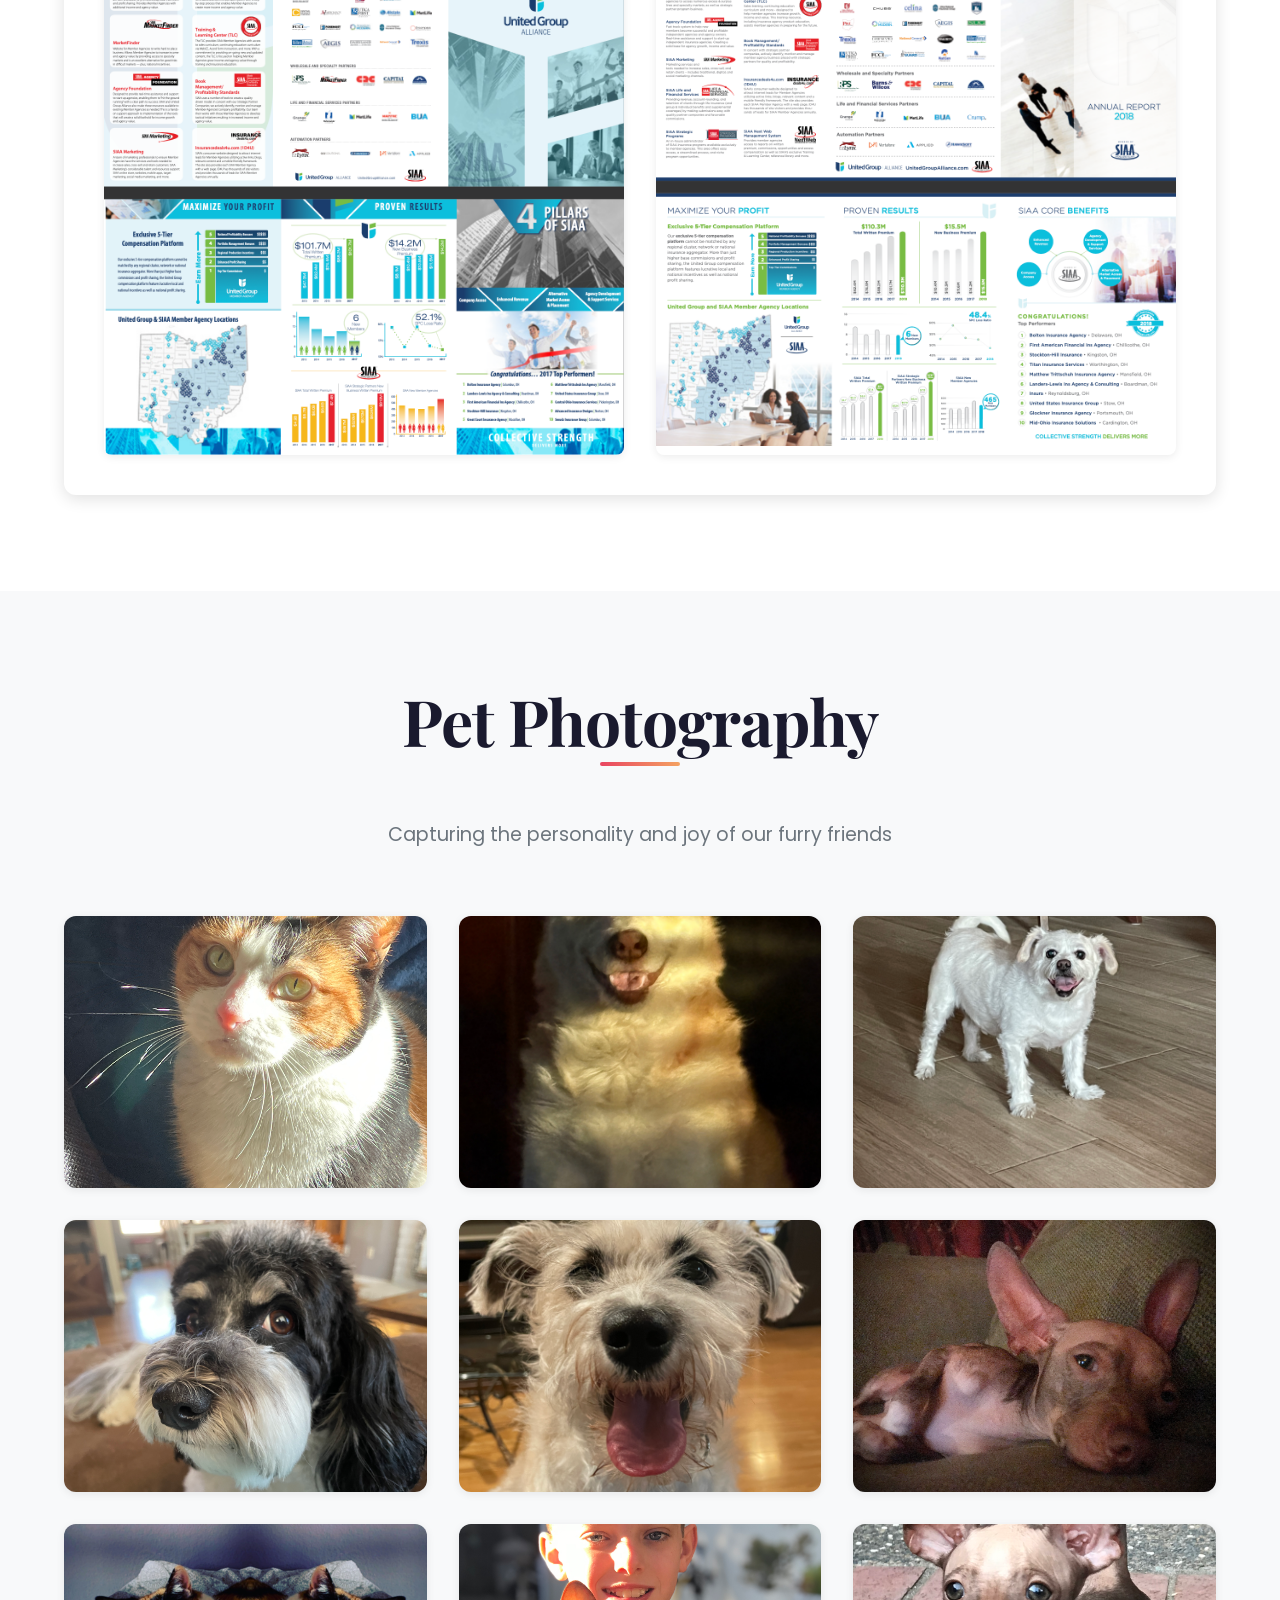
==== commit 6a31aba4: "Add image gallery to Adobe Firefly section and update documentation - Add 6-image gallery to Adobe F" ====
--- a/index.html
+++ b/index.html
@@ -424,6 +424,38 @@
         <div class="container">
             <h2>Adobe Firefly</h2>
             <p class="section-intro">Currently Experimenting in Adobe Firefly</p>
+
+            <div class="image-gallery">
+                <div class="gallery-item">
+                    <img src="images/firefly/firefly-1.jpg" alt="Adobe Firefly Example 1" class="portfolio-image" onerror="this.parentElement.classList.add('no-image')">
+                    <div class="image-caption">Firefly Example 1</div>
+                </div>
+
+                <div class="gallery-item">
+                    <img src="images/firefly/firefly-2.jpg" alt="Adobe Firefly Example 2" class="portfolio-image" onerror="this.parentElement.classList.add('no-image')">
+                    <div class="image-caption">Firefly Example 2</div>
+                </div>
+
+                <div class="gallery-item">
+                    <img src="images/firefly/firefly-3.jpg" alt="Adobe Firefly Example 3" class="portfolio-image" onerror="this.parentElement.classList.add('no-image')">
+                    <div class="image-caption">Firefly Example 3</div>
+                </div>
+
+                <div class="gallery-item">
+                    <img src="images/firefly/firefly-4.jpg" alt="Adobe Firefly Example 4" class="portfolio-image" onerror="this.parentElement.classList.add('no-image')">
+                    <div class="image-caption">Firefly Example 4</div>
+                </div>
+
+                <div class="gallery-item">
+                    <img src="images/firefly/firefly-5.jpg" alt="Adobe Firefly Example 5" class="portfolio-image" onerror="this.parentElement.classList.add('no-image')">
+                    <div class="image-caption">Firefly Example 5</div>
+                </div>
+
+                <div class="gallery-item">
+                    <img src="images/firefly/firefly-6.jpg" alt="Adobe Firefly Example 6" class="portfolio-image" onerror="this.parentElement.classList.add('no-image')">
+                    <div class="image-caption">Firefly Example 6</div>
+                </div>
+            </div>
         </div>
     </section>
 
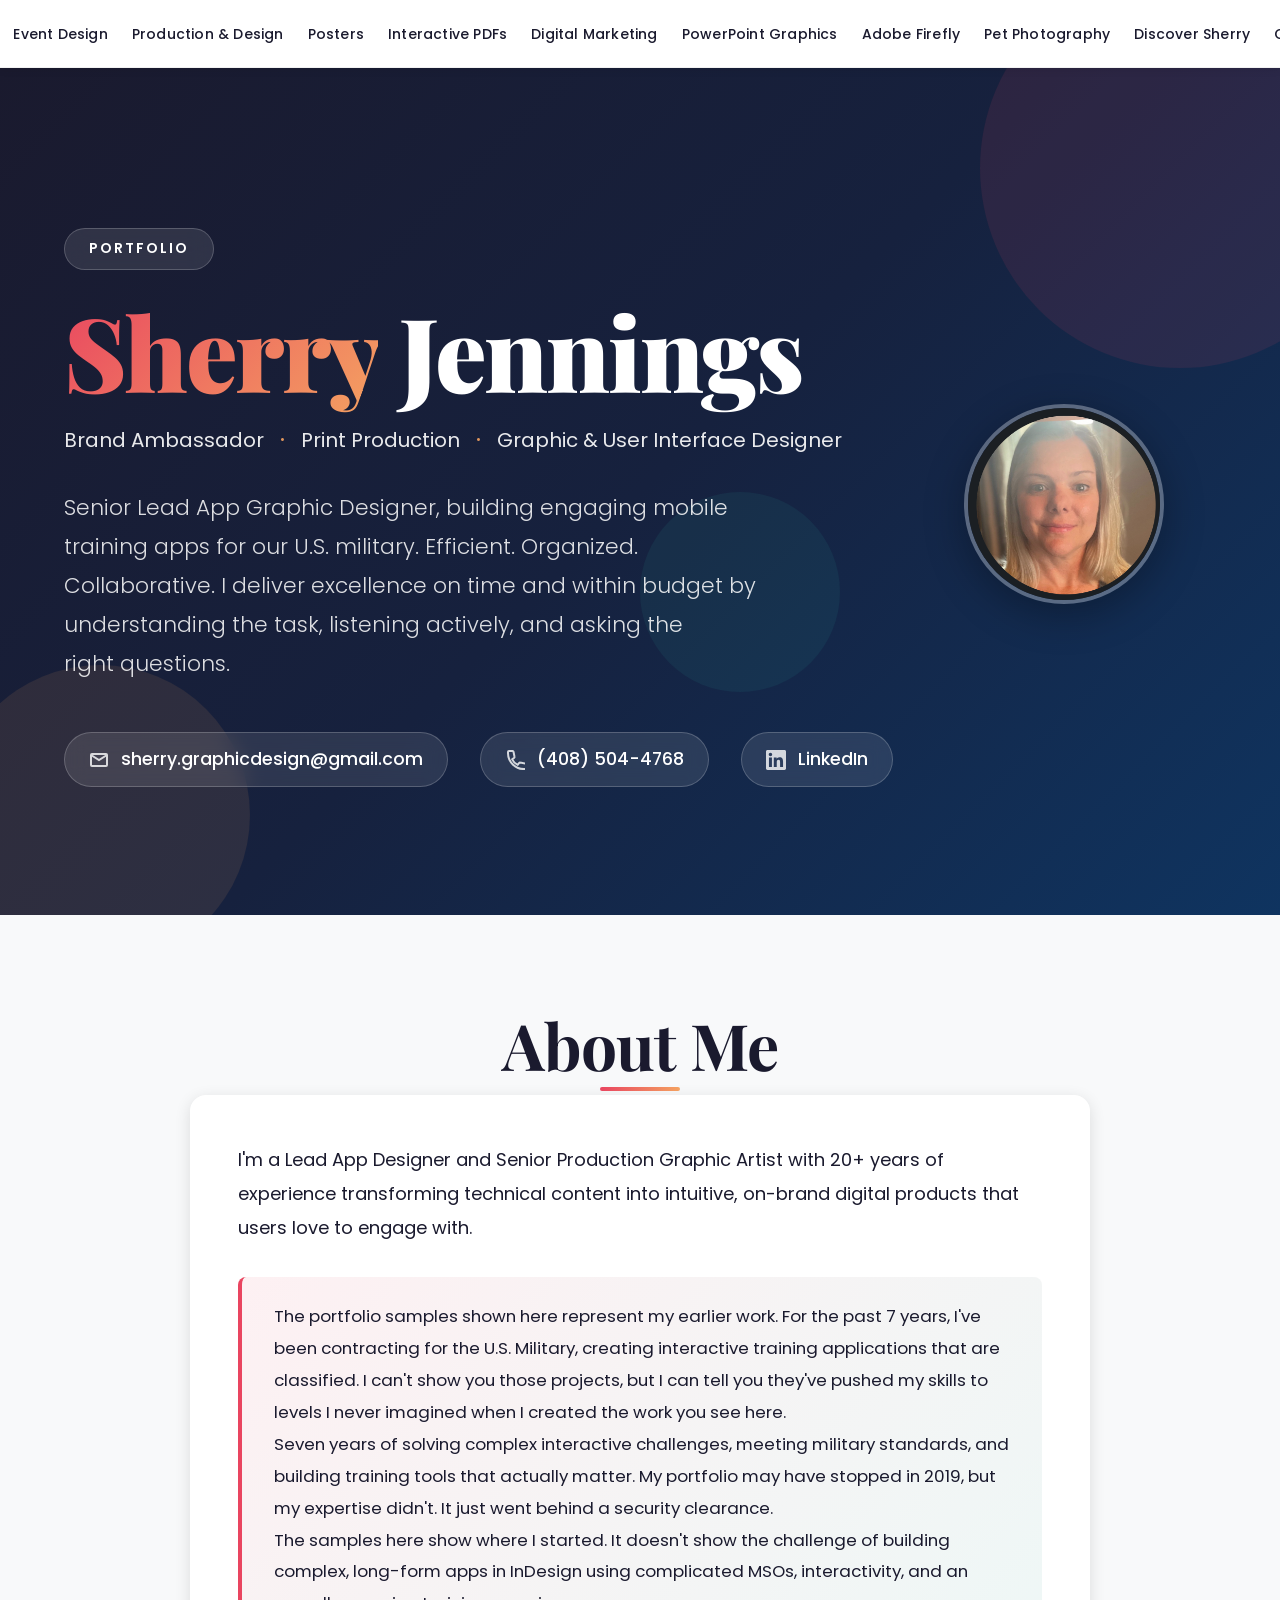
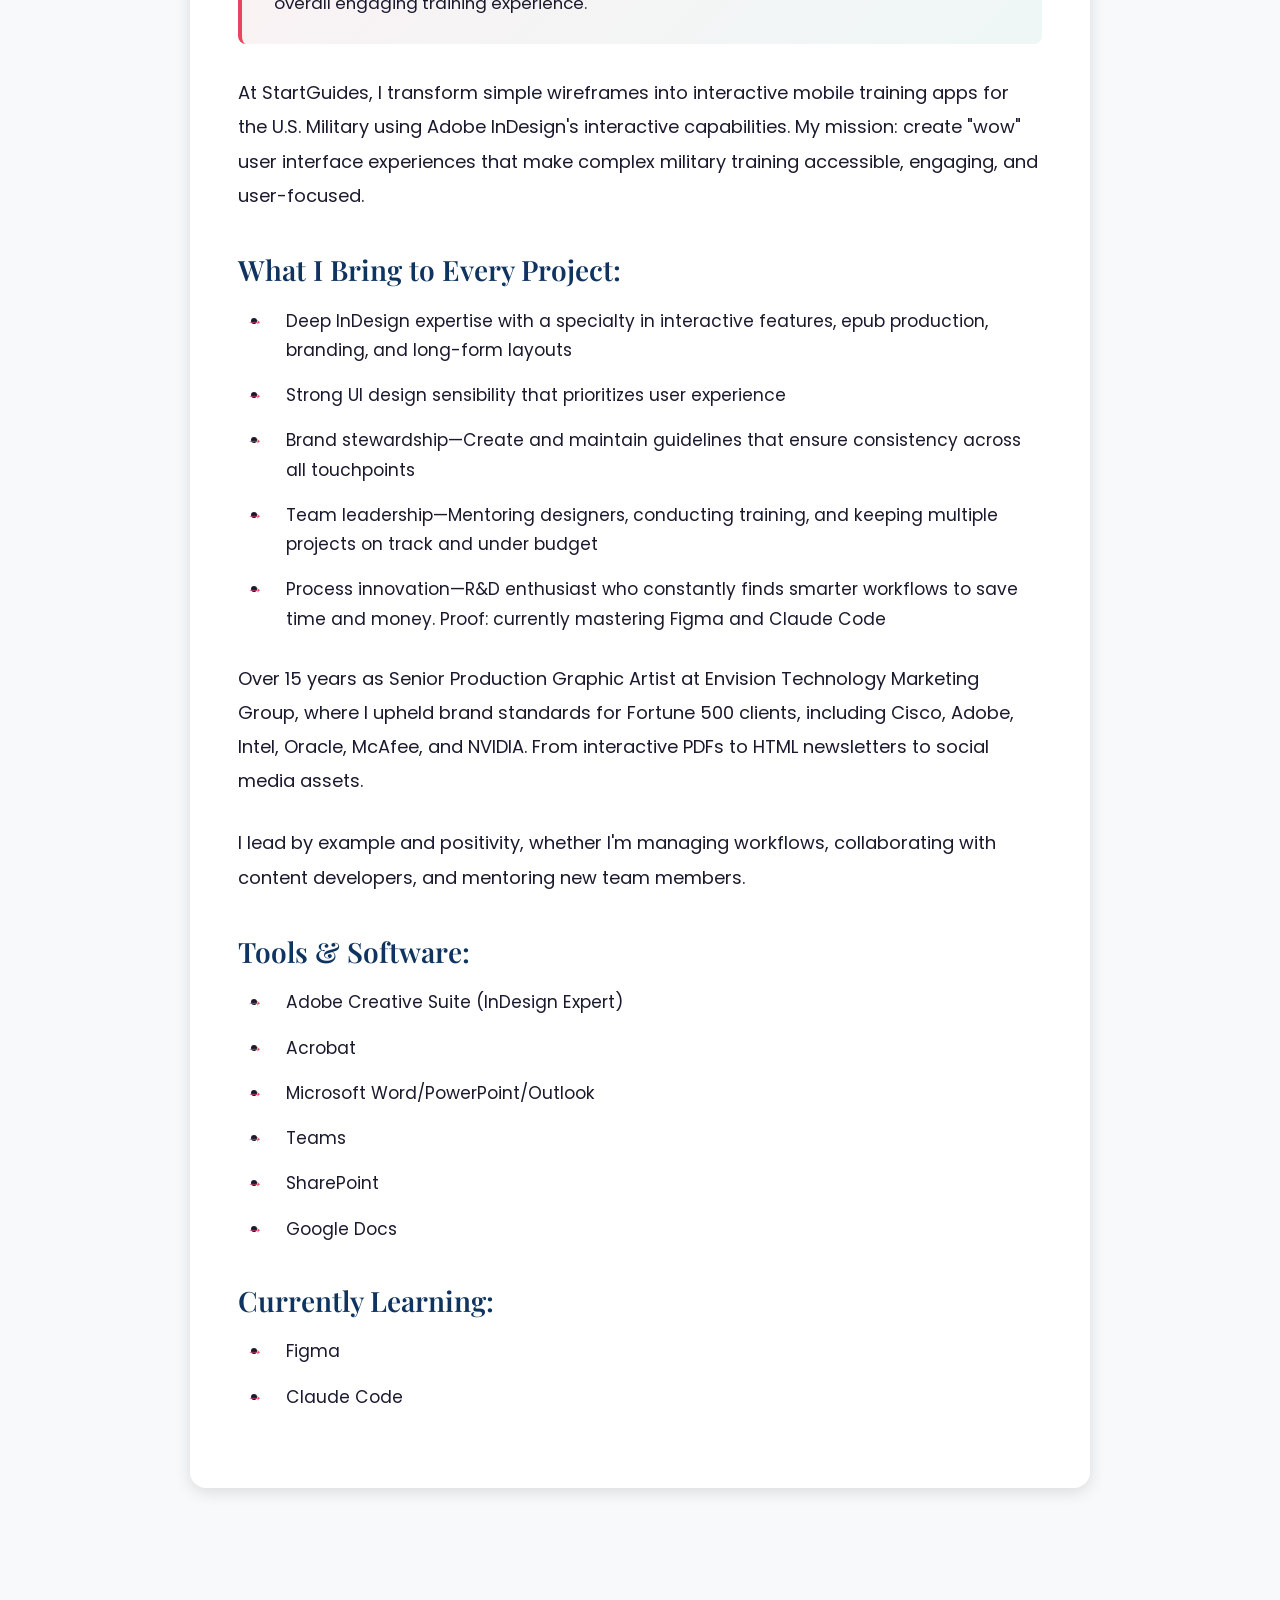
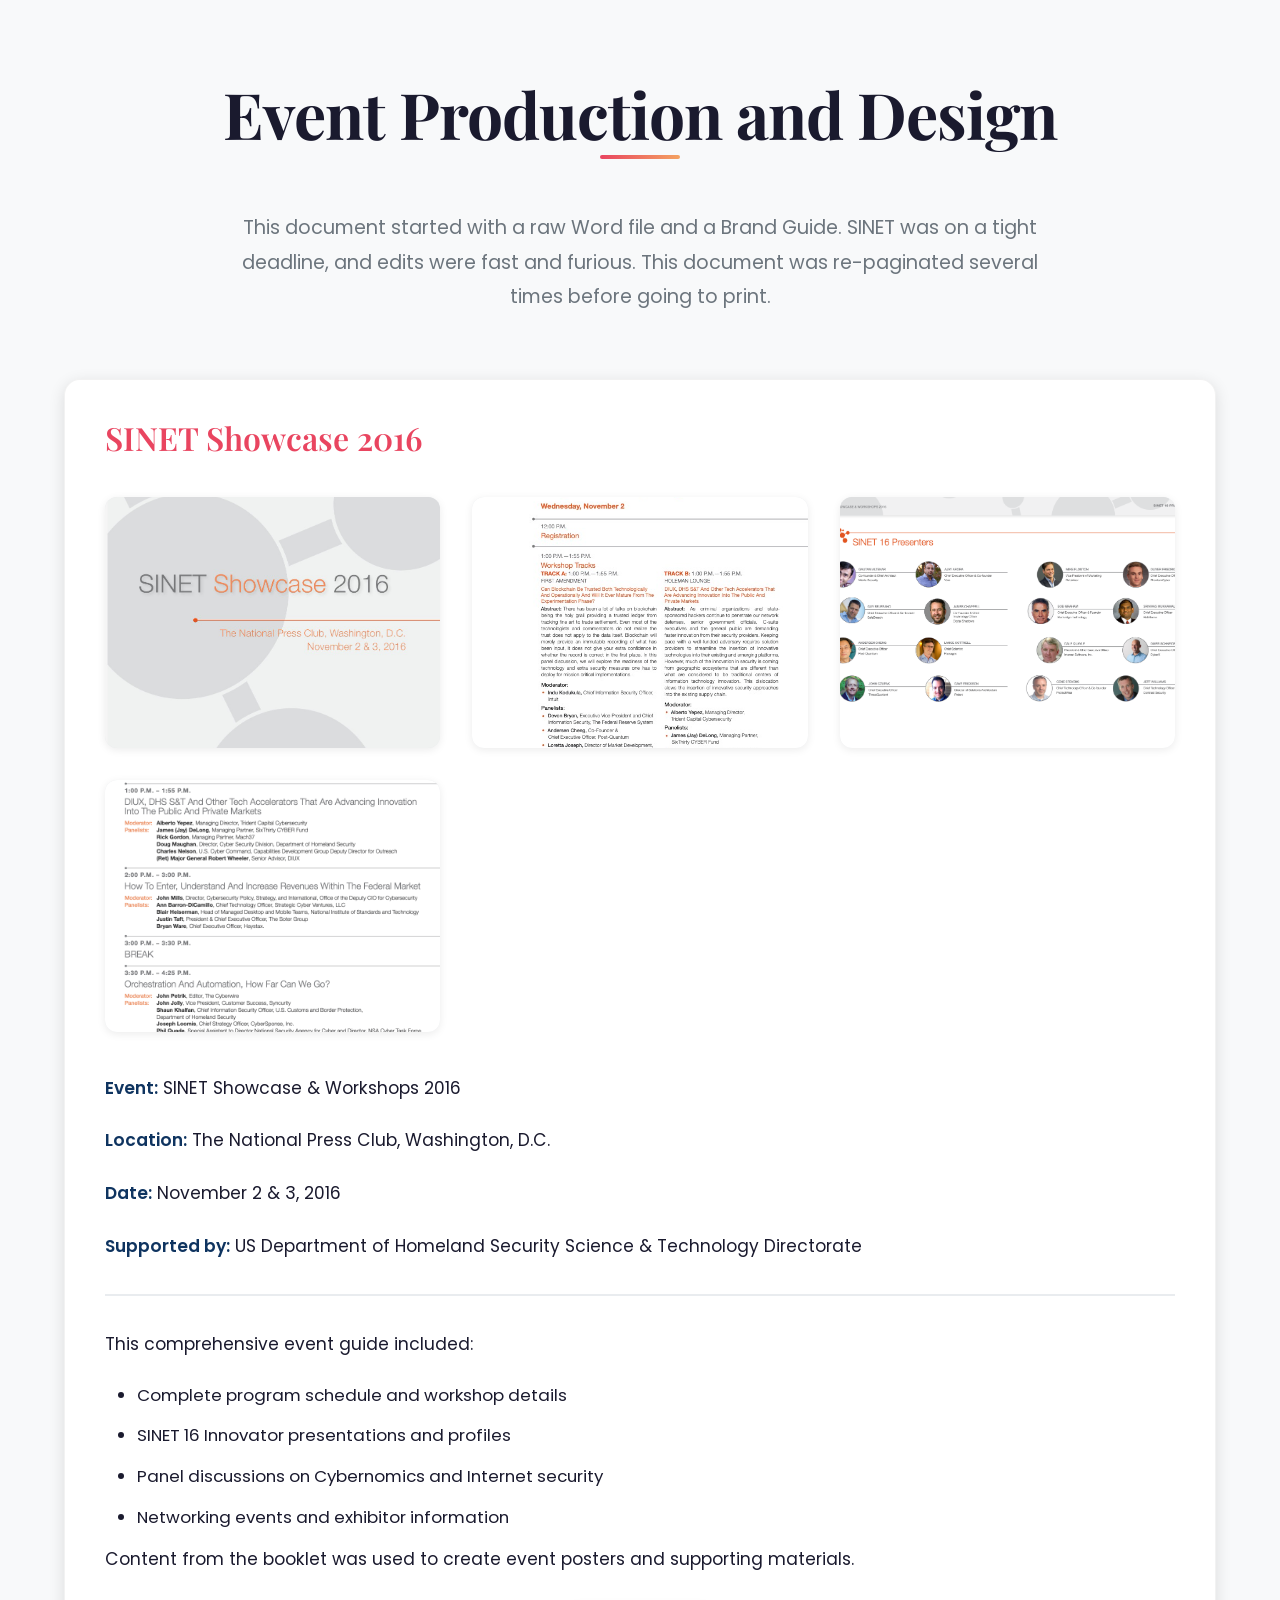
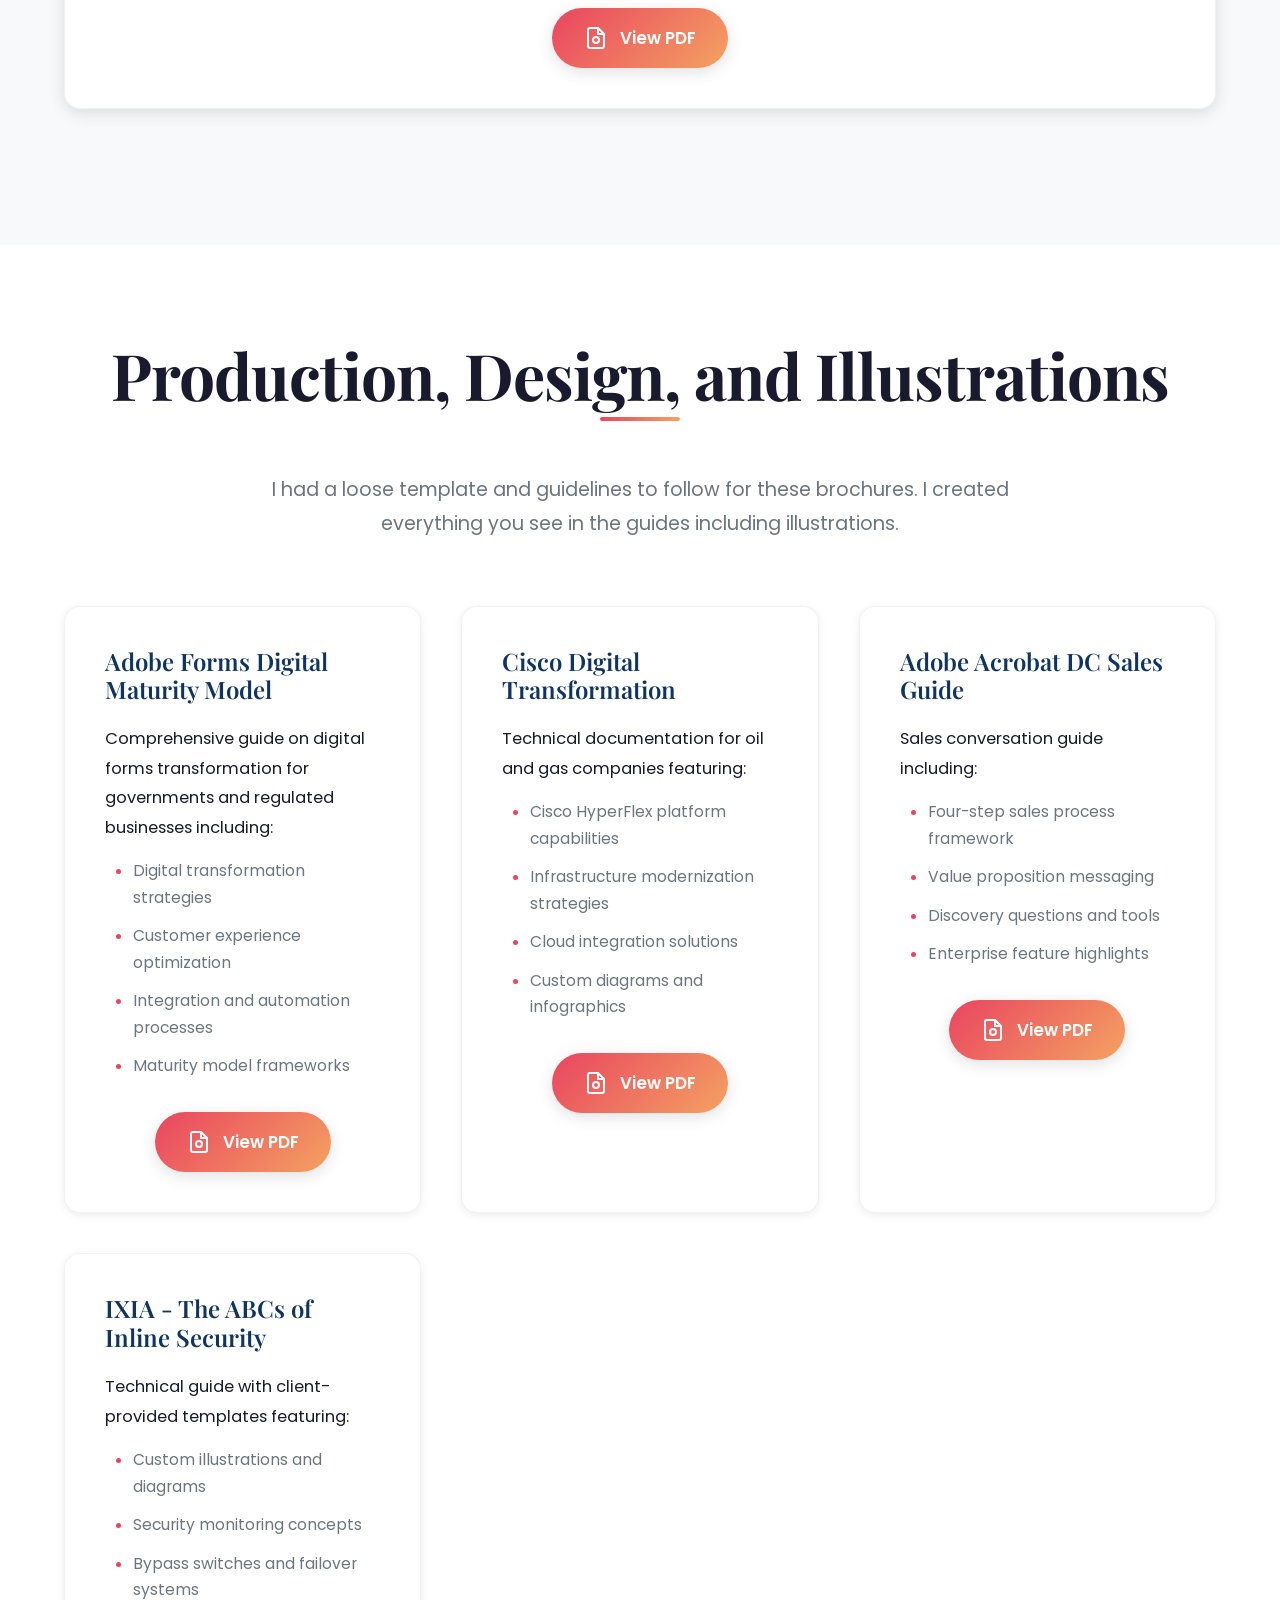
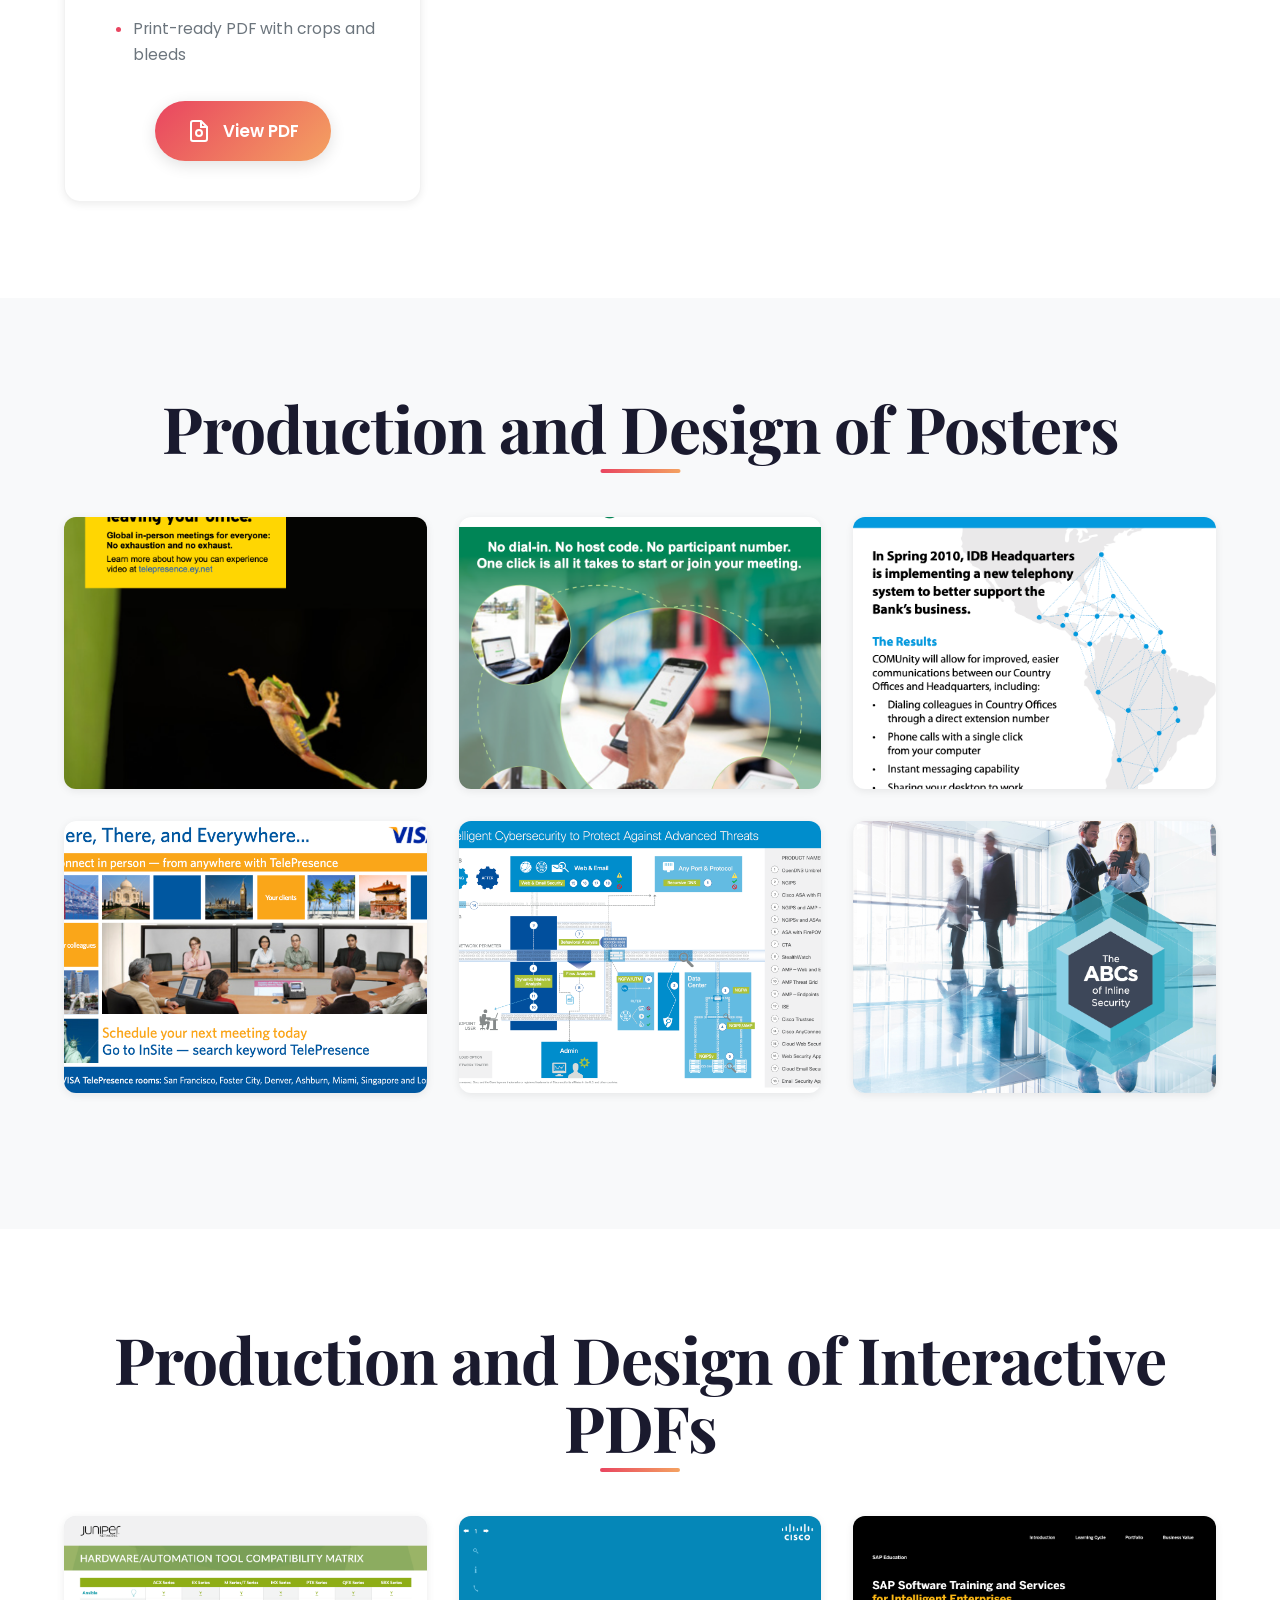
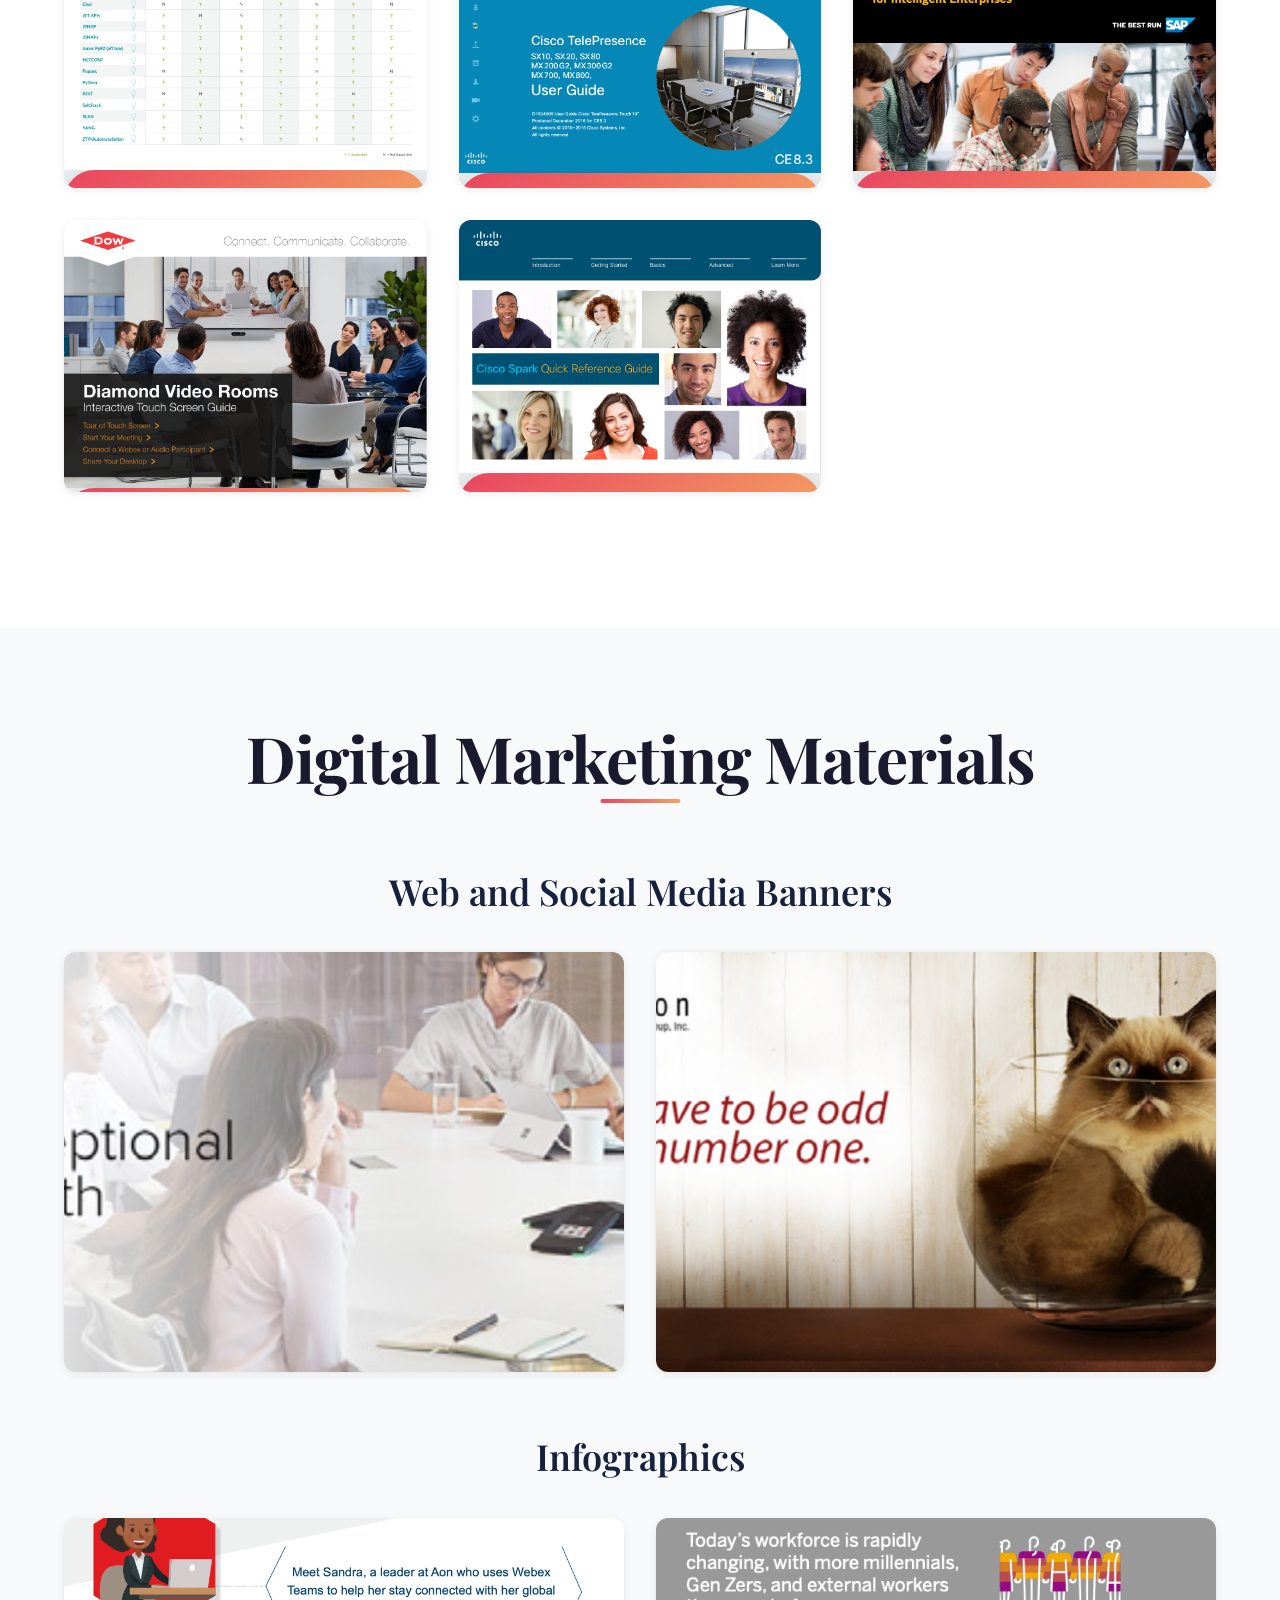
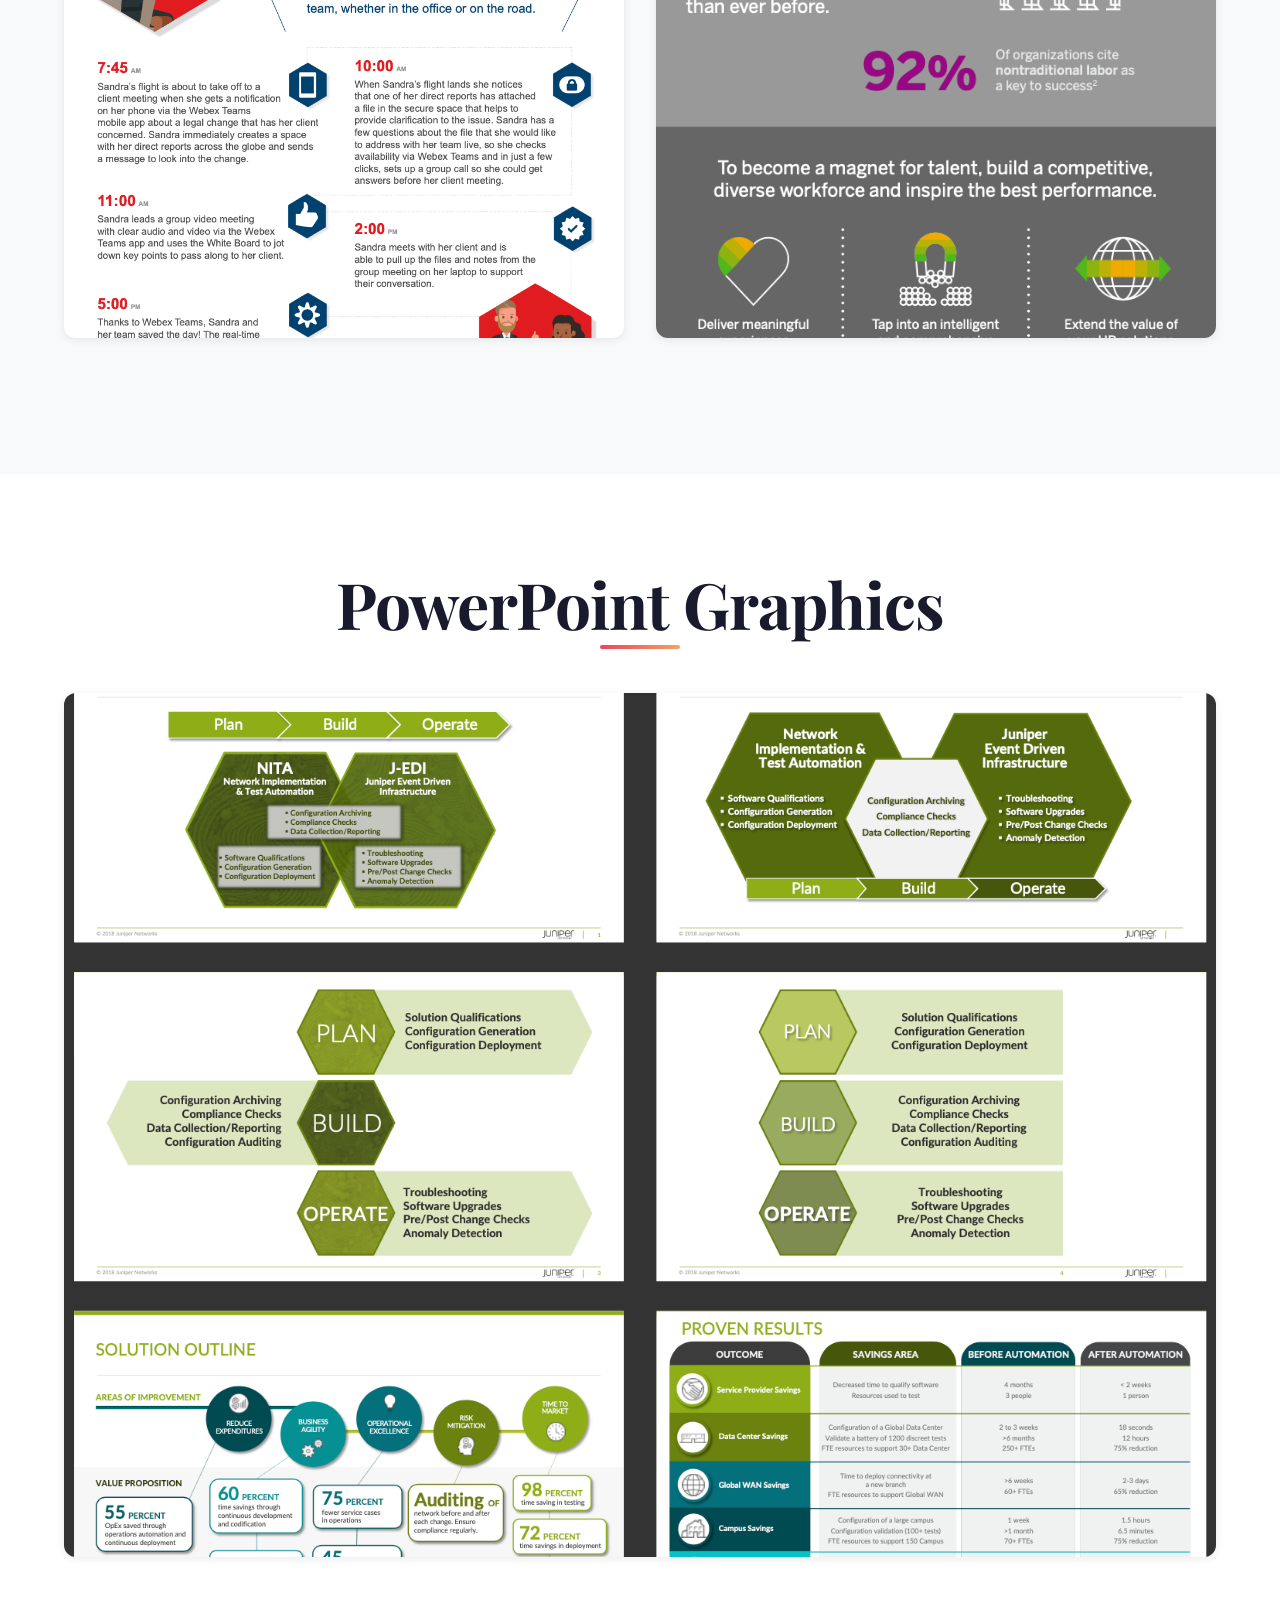
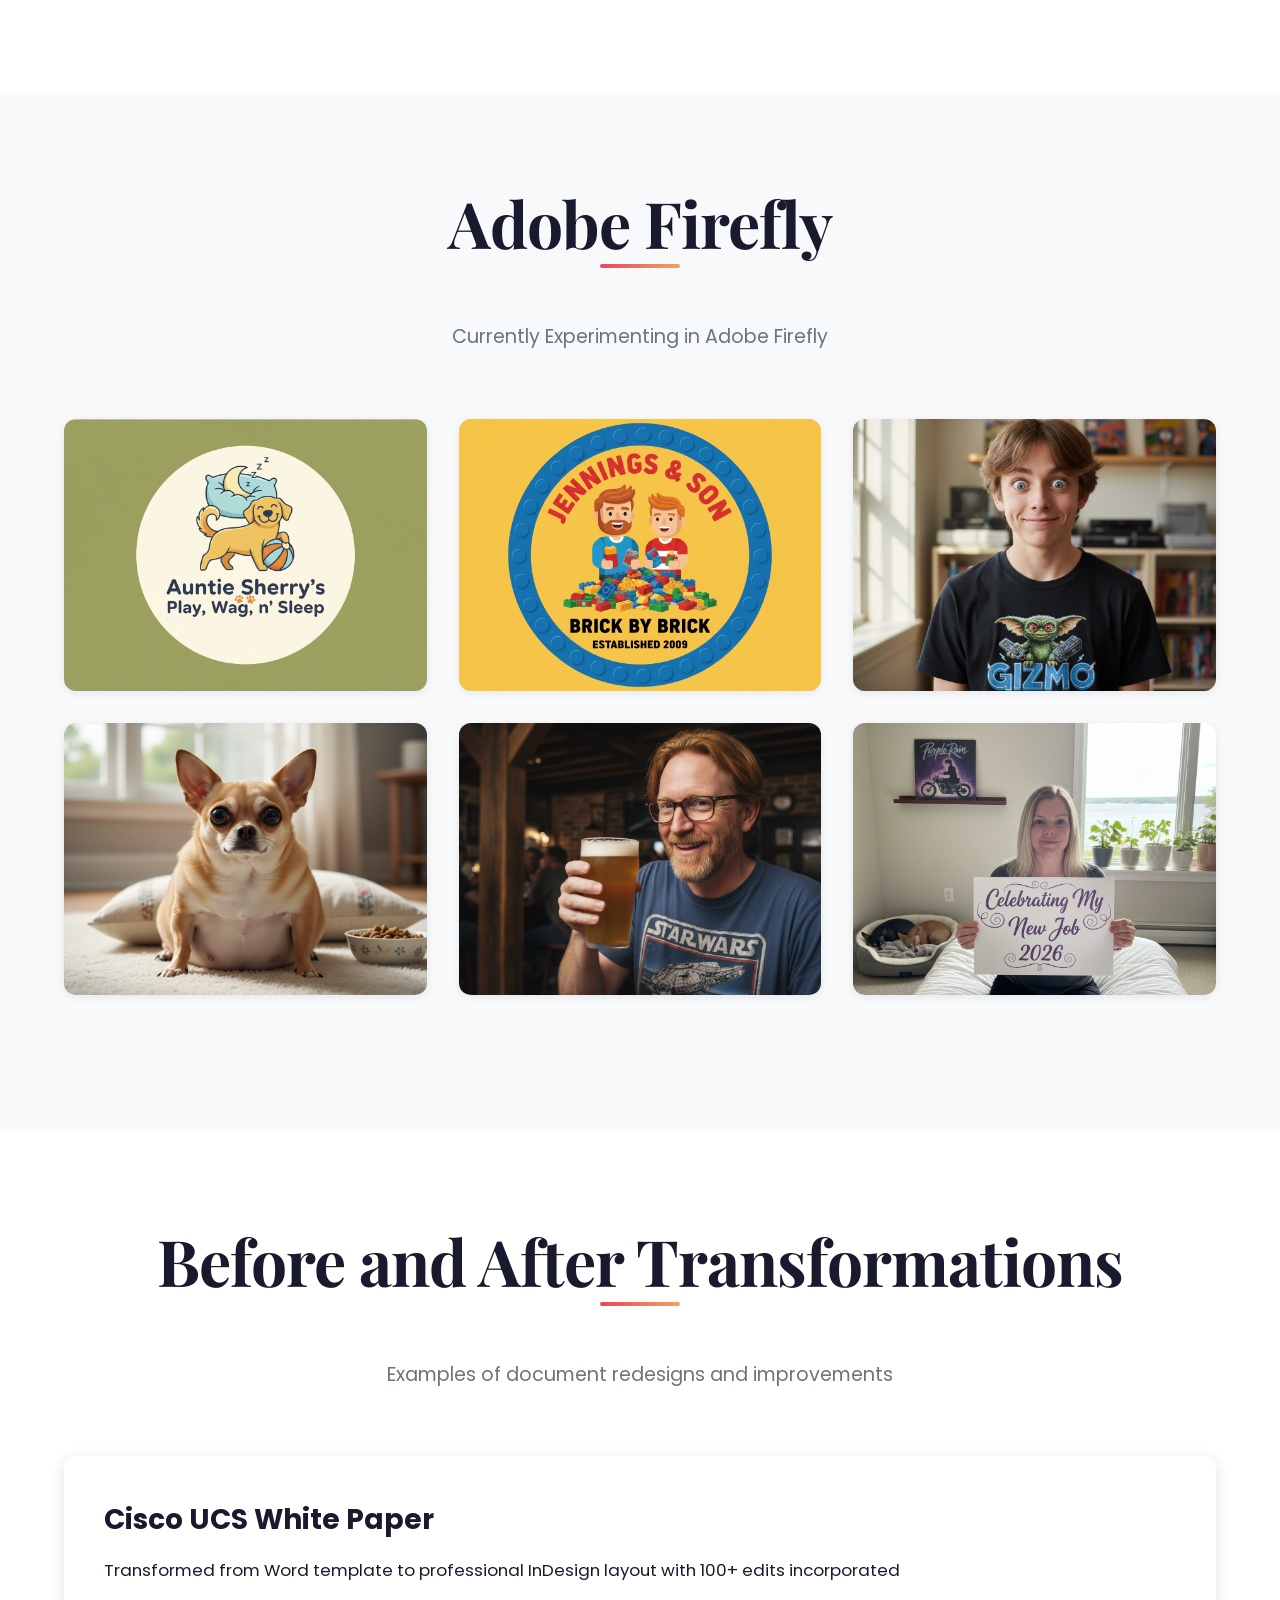
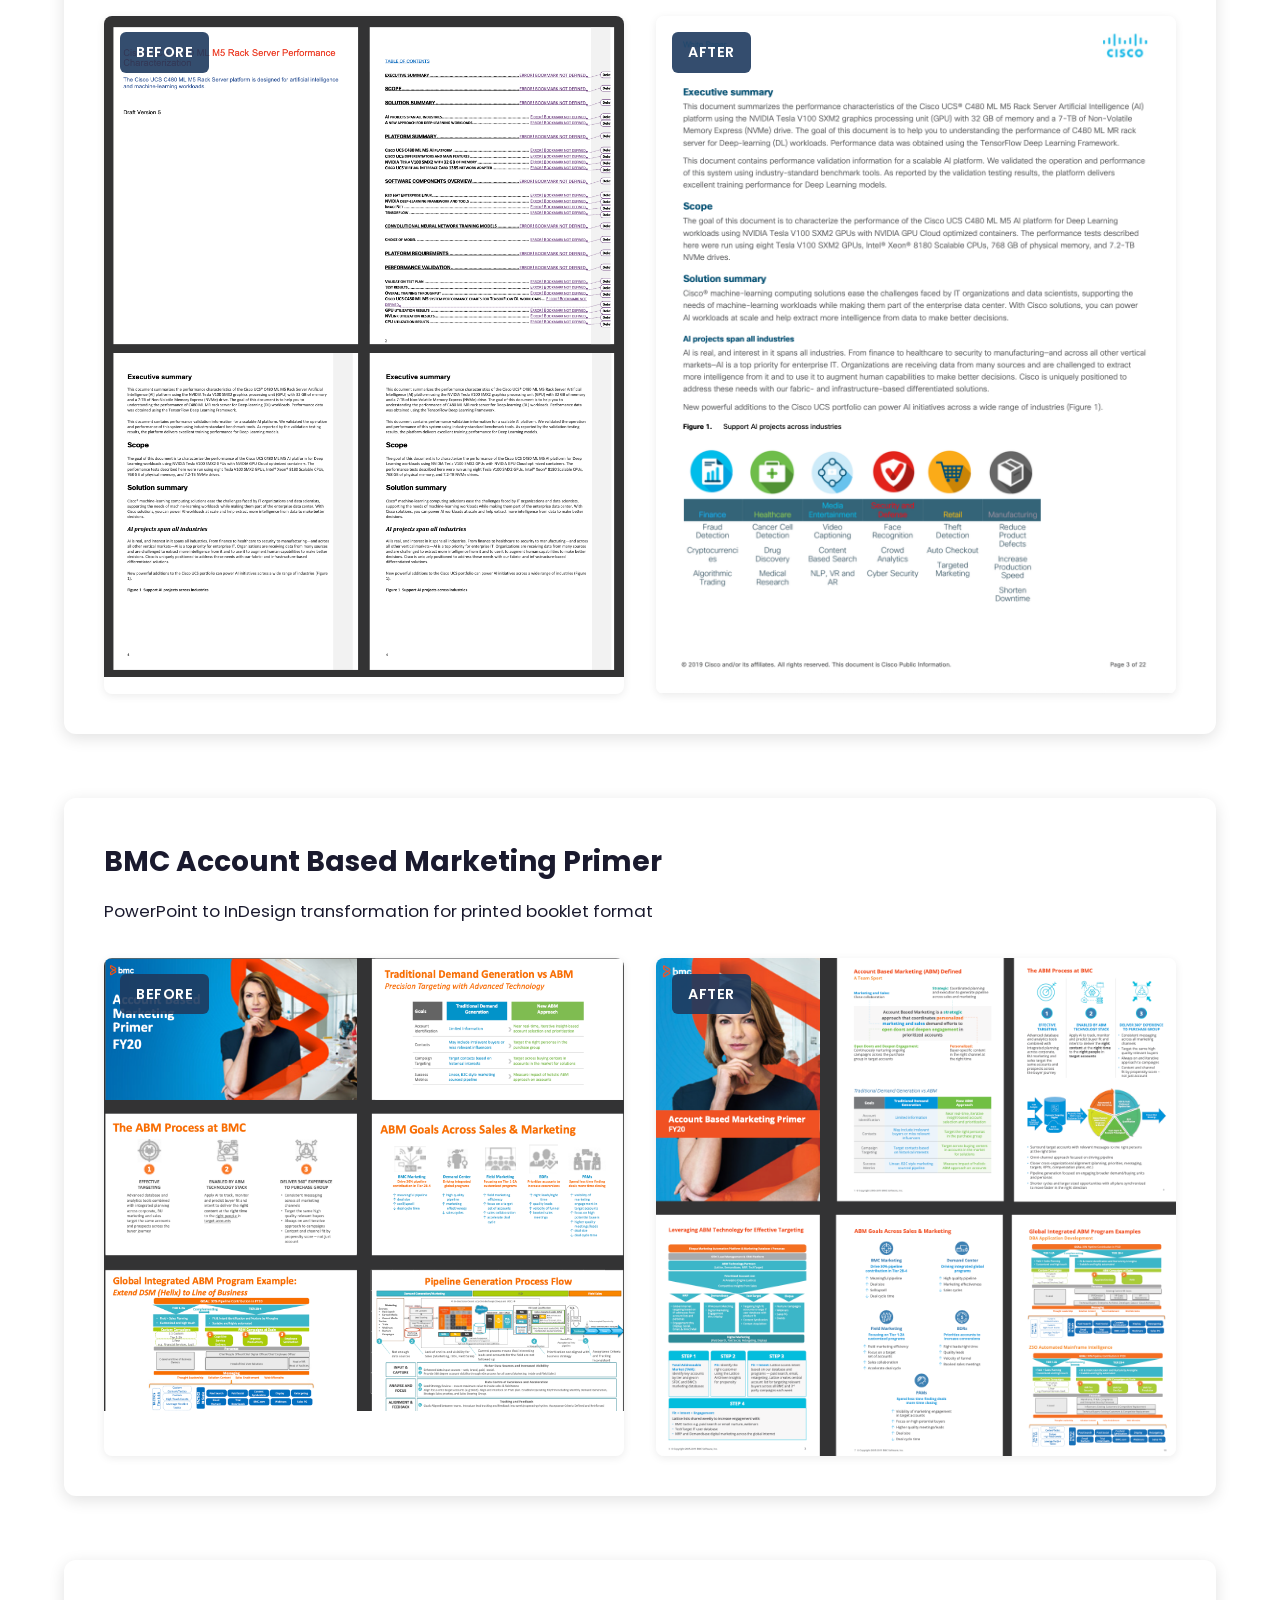
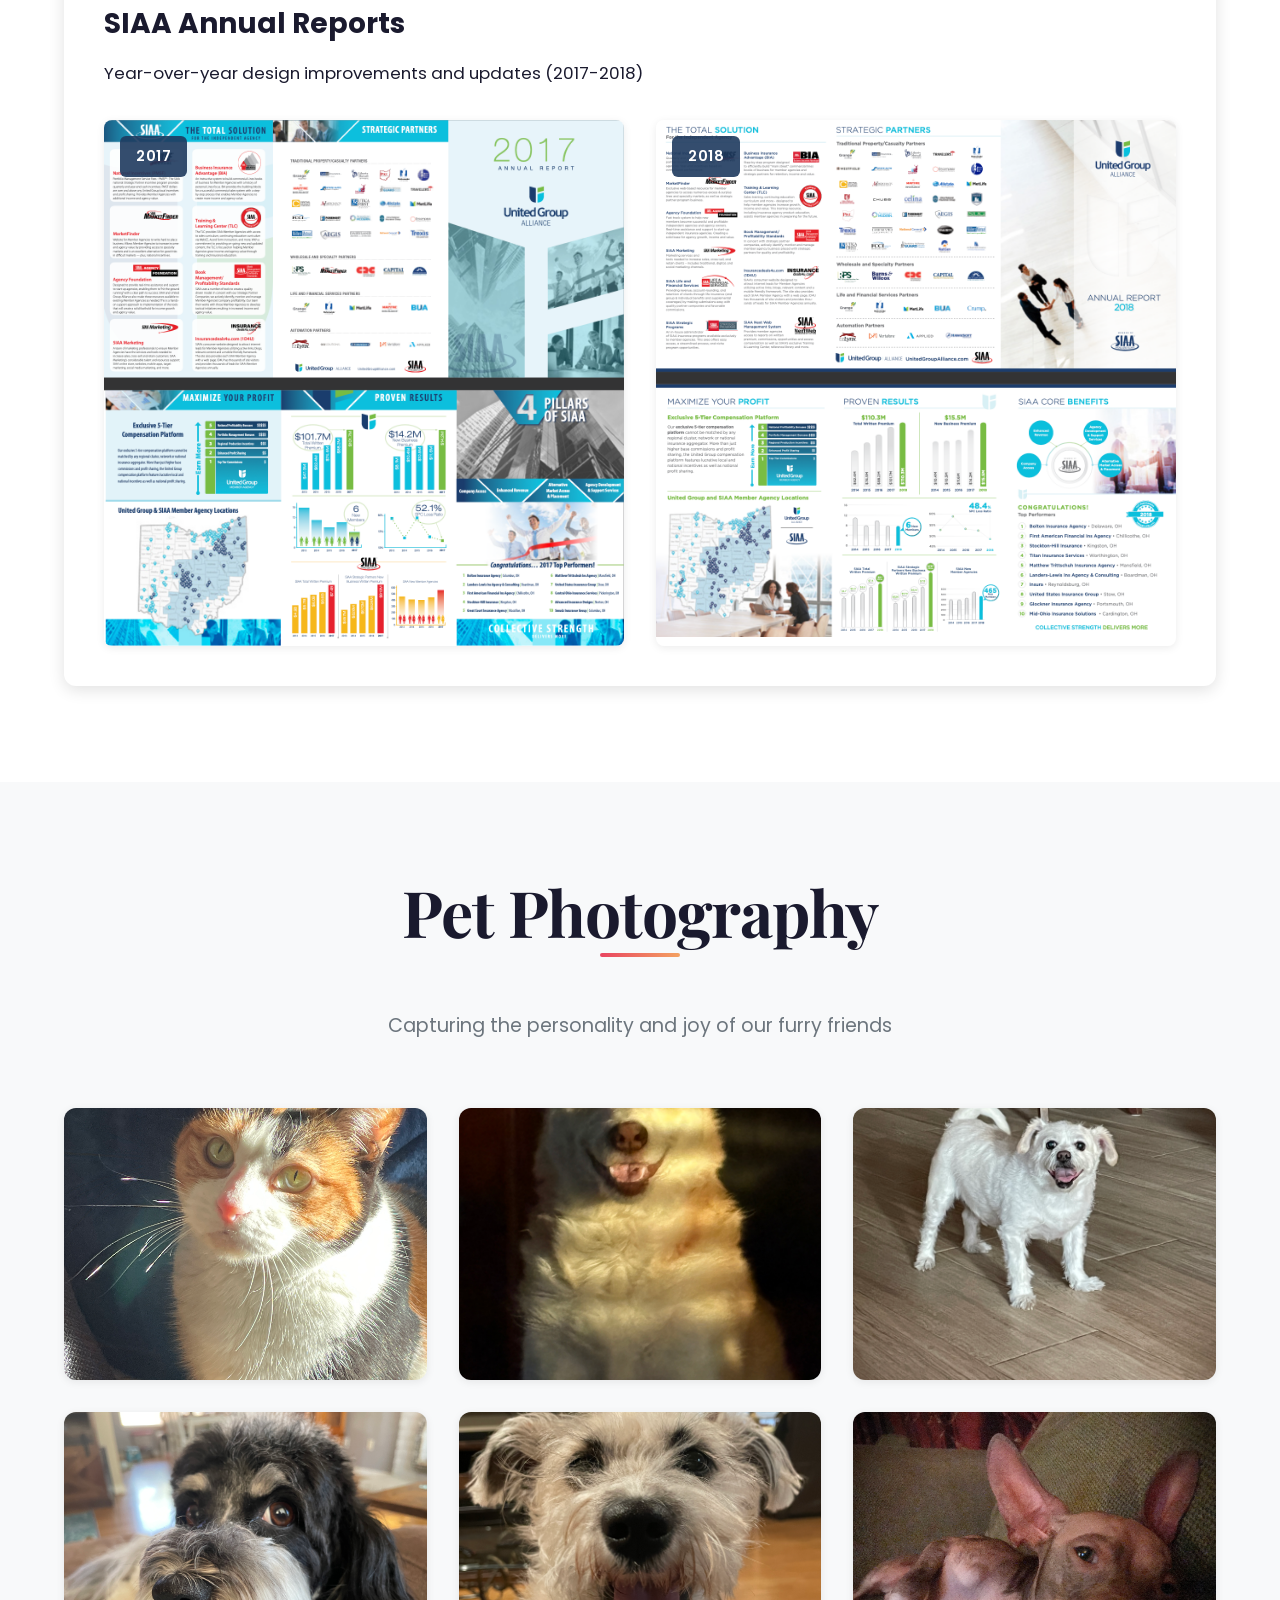
==== commit c1327529: "Update About section portfolio note with stronger messaging - Remove 'Note:' label and make text mor" ====
--- a/index.html
+++ b/index.html
@@ -93,7 +93,11 @@
                 <p>I'm a Lead App Designer and Senior Production Graphic Artist with 20+ years of experience transforming technical content into intuitive, on-brand digital products that users love to engage with.</p>
 
                 <div class="portfolio-note">
-                    <p><strong>Note:</strong> The portfolio samples shown here represent my earlier work. For the past 7 years, I've been contracting for the U.S. Military, creating interactive training applications under security restrictions that prevent me from publicly displaying that work. Rest assured, my skills have only grown stronger through these challenging projects.</p>
+                    <p>The portfolio samples shown here represent my earlier work. For the past 7 years, I've been contracting for the U.S. Military, creating interactive training applications that are classified. I can't show you those projects, but I can tell you they've pushed my skills to levels I never imagined when I created the work you see here.</p>
+
+                    <p>Seven years of solving complex interactive challenges, meeting military standards, and building training tools that actually matter. My portfolio may have stopped in 2019, but my expertise didn't. It just went behind a security clearance.</p>
+
+                    <p>The samples here show where I started. It doesn't show the challenge of building complex, long-form apps in InDesign using complicated MSOs, interactivity, and an overall engaging training experience.</p>
                 </div>
 
                 <p>At StartGuides, I transform simple wireframes into interactive mobile training apps for the U.S. Military using Adobe InDesign's interactive capabilities. My mission: create "wow" user interface experiences that make complex military training accessible, engaging, and user-focused.</p>
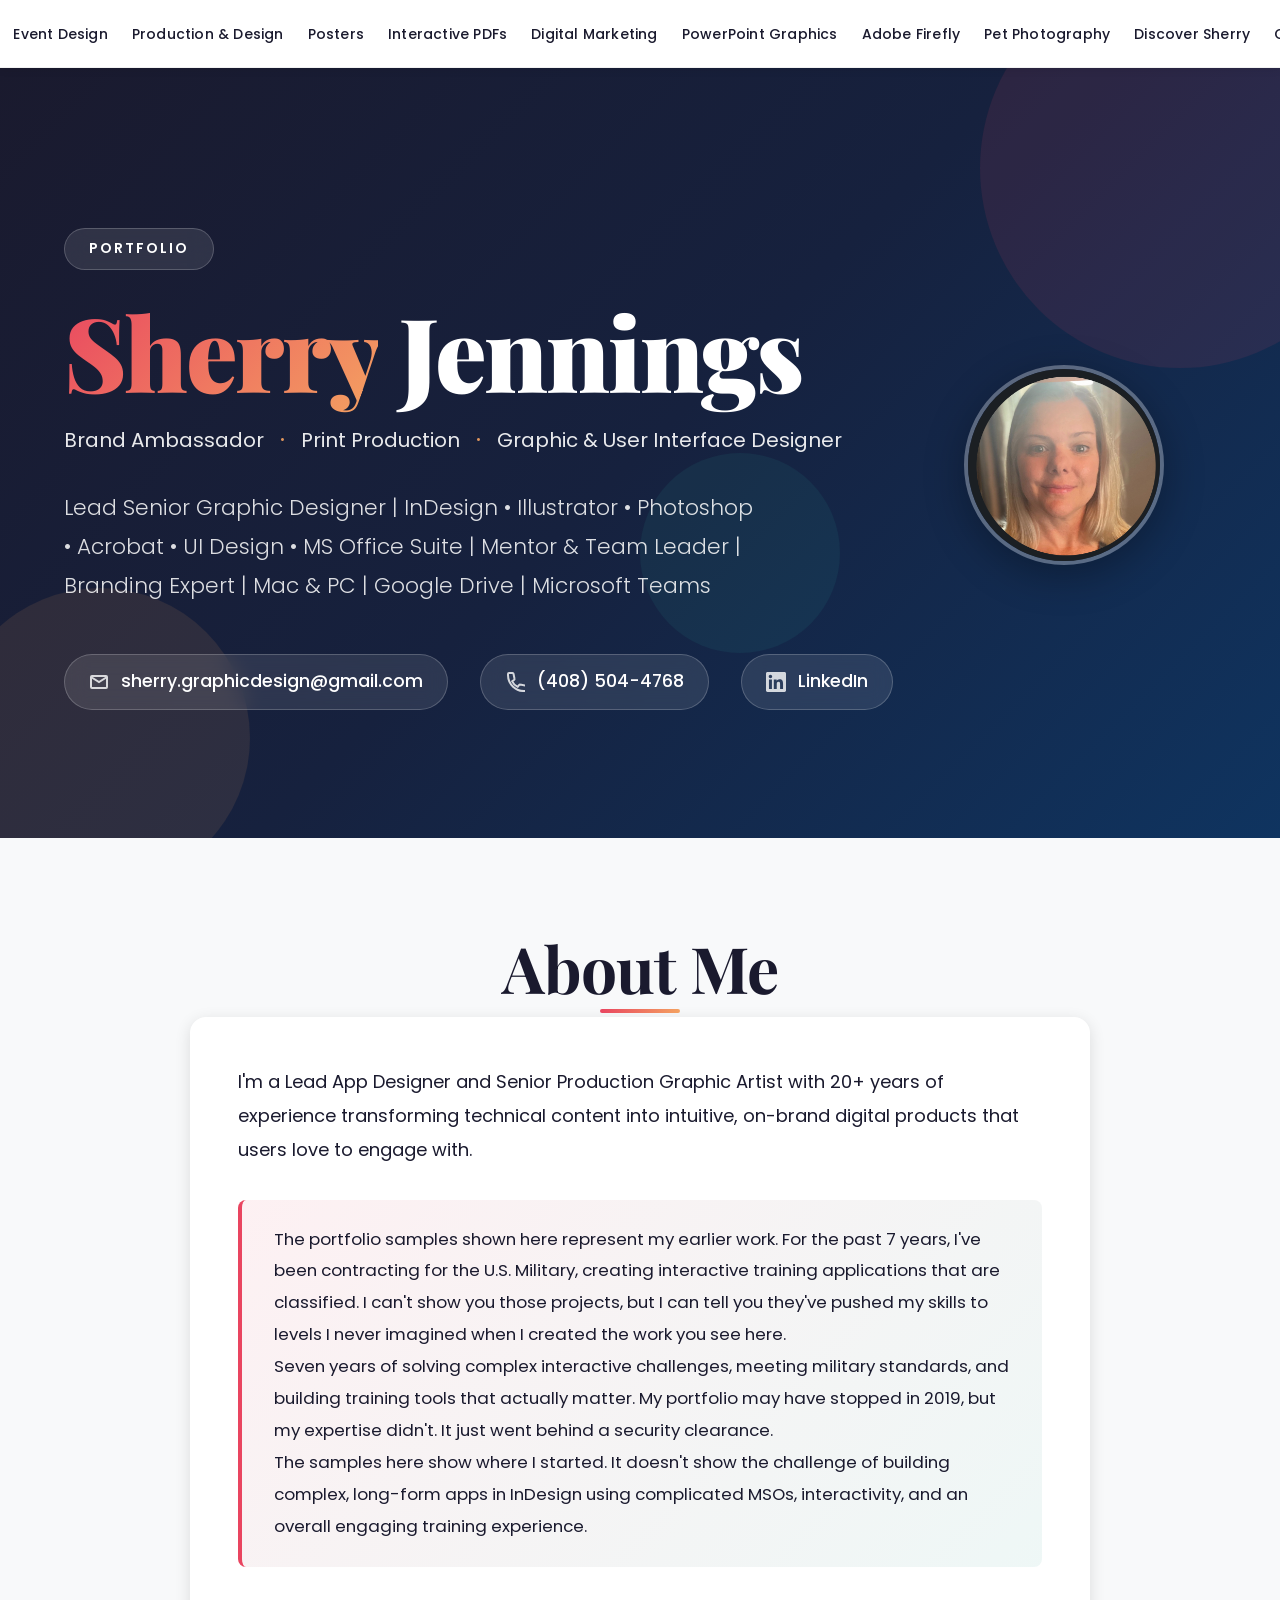
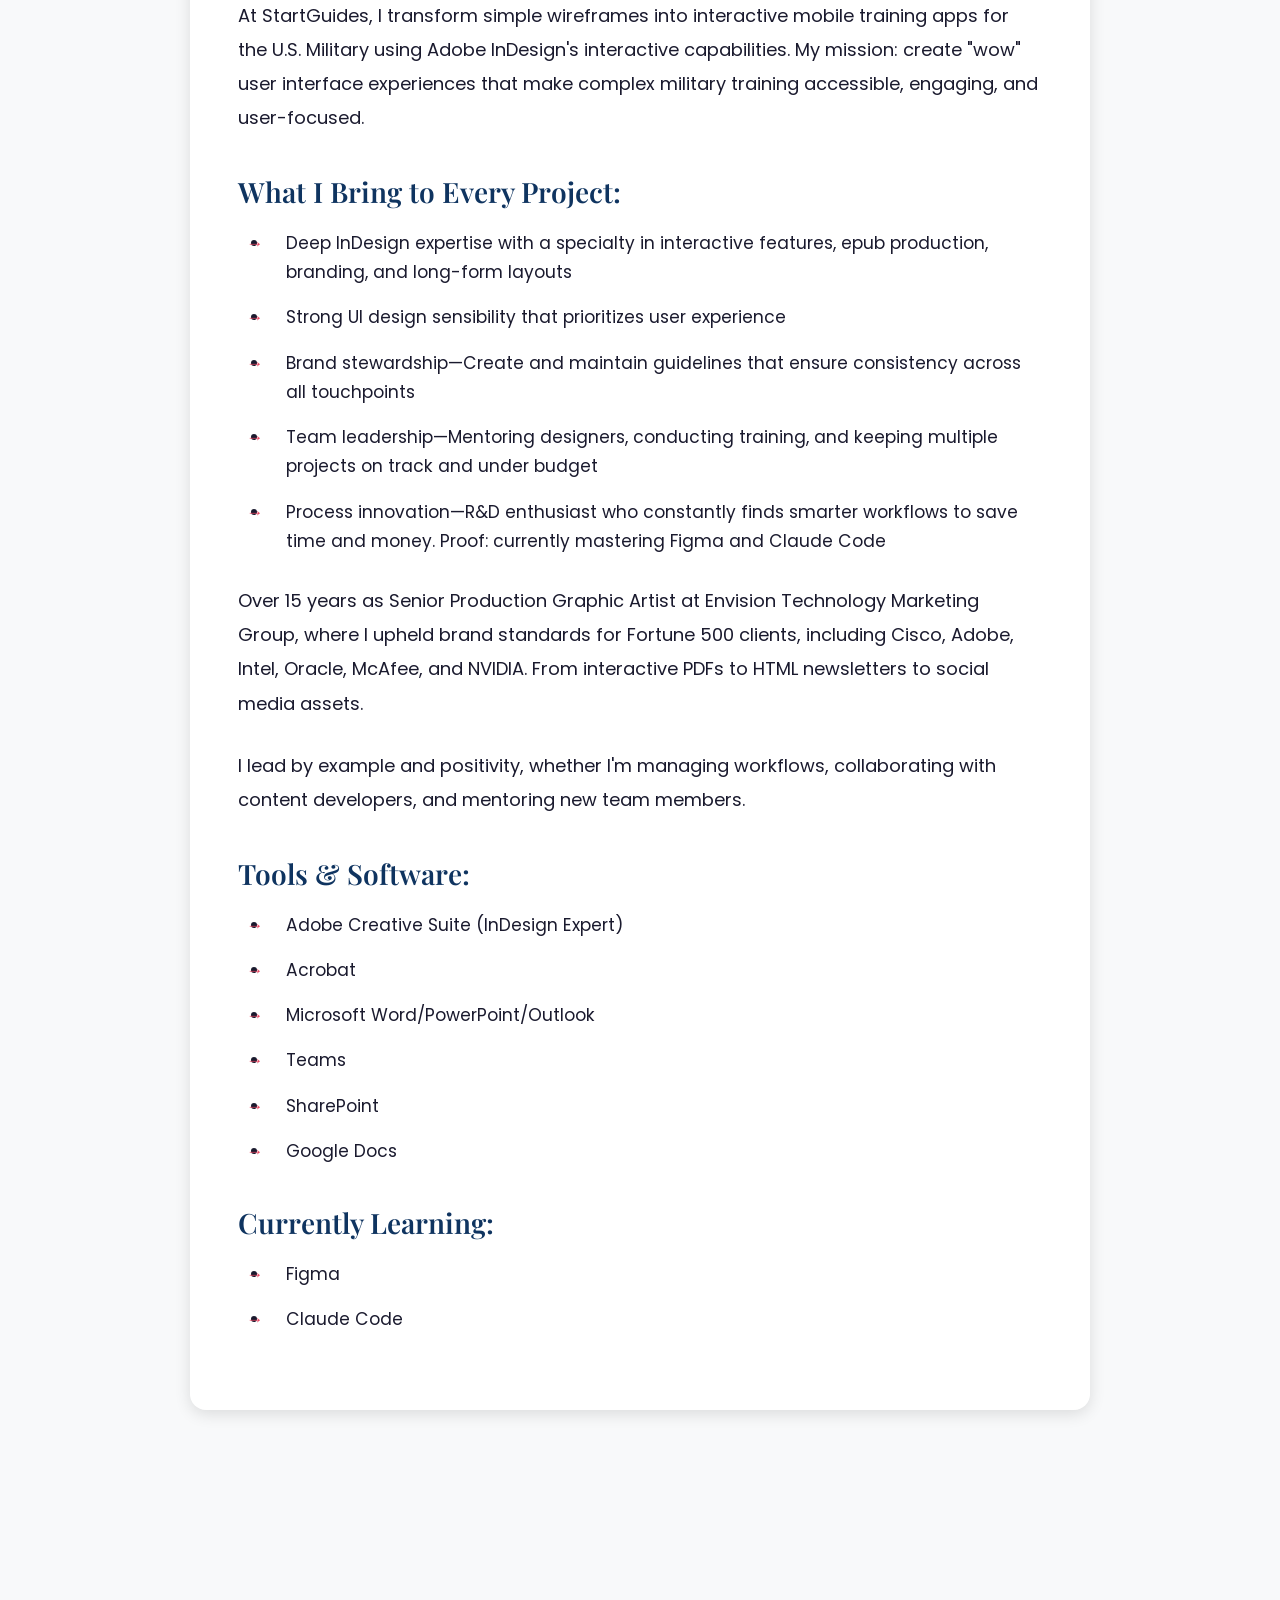
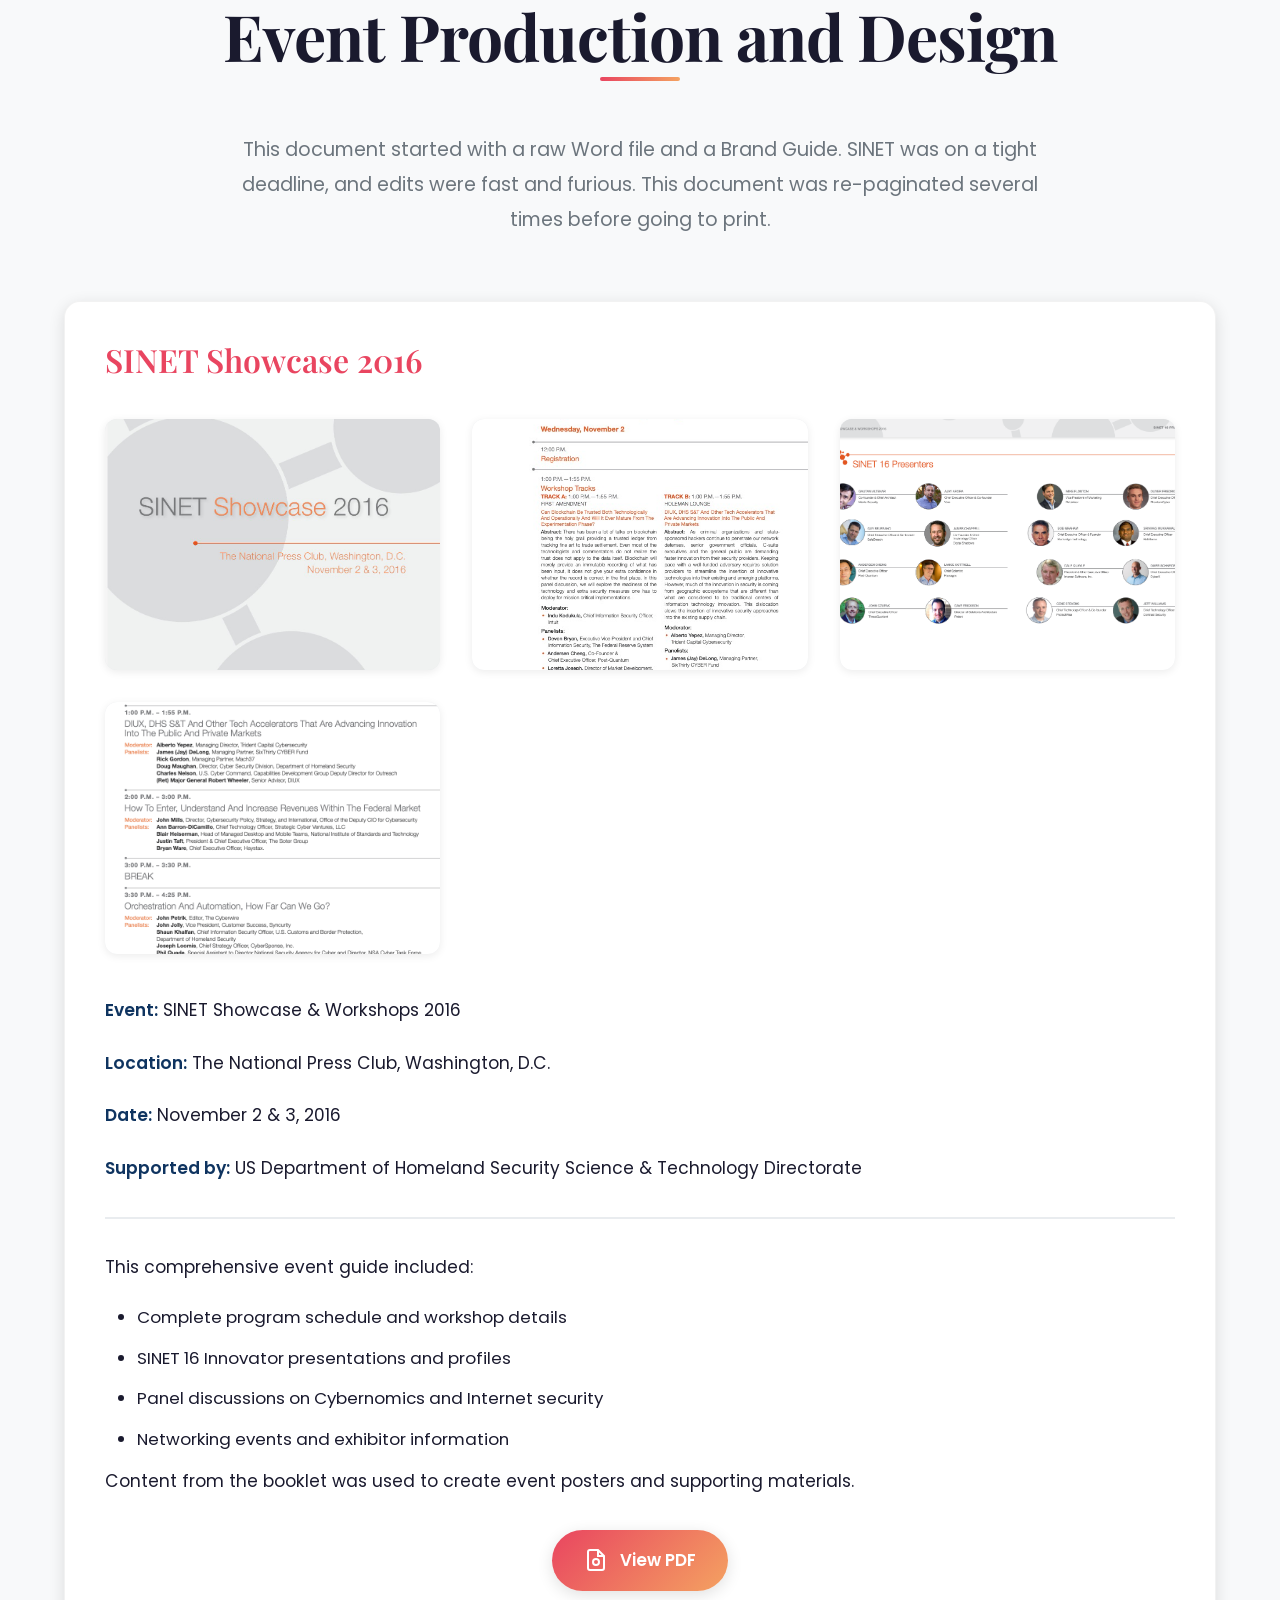
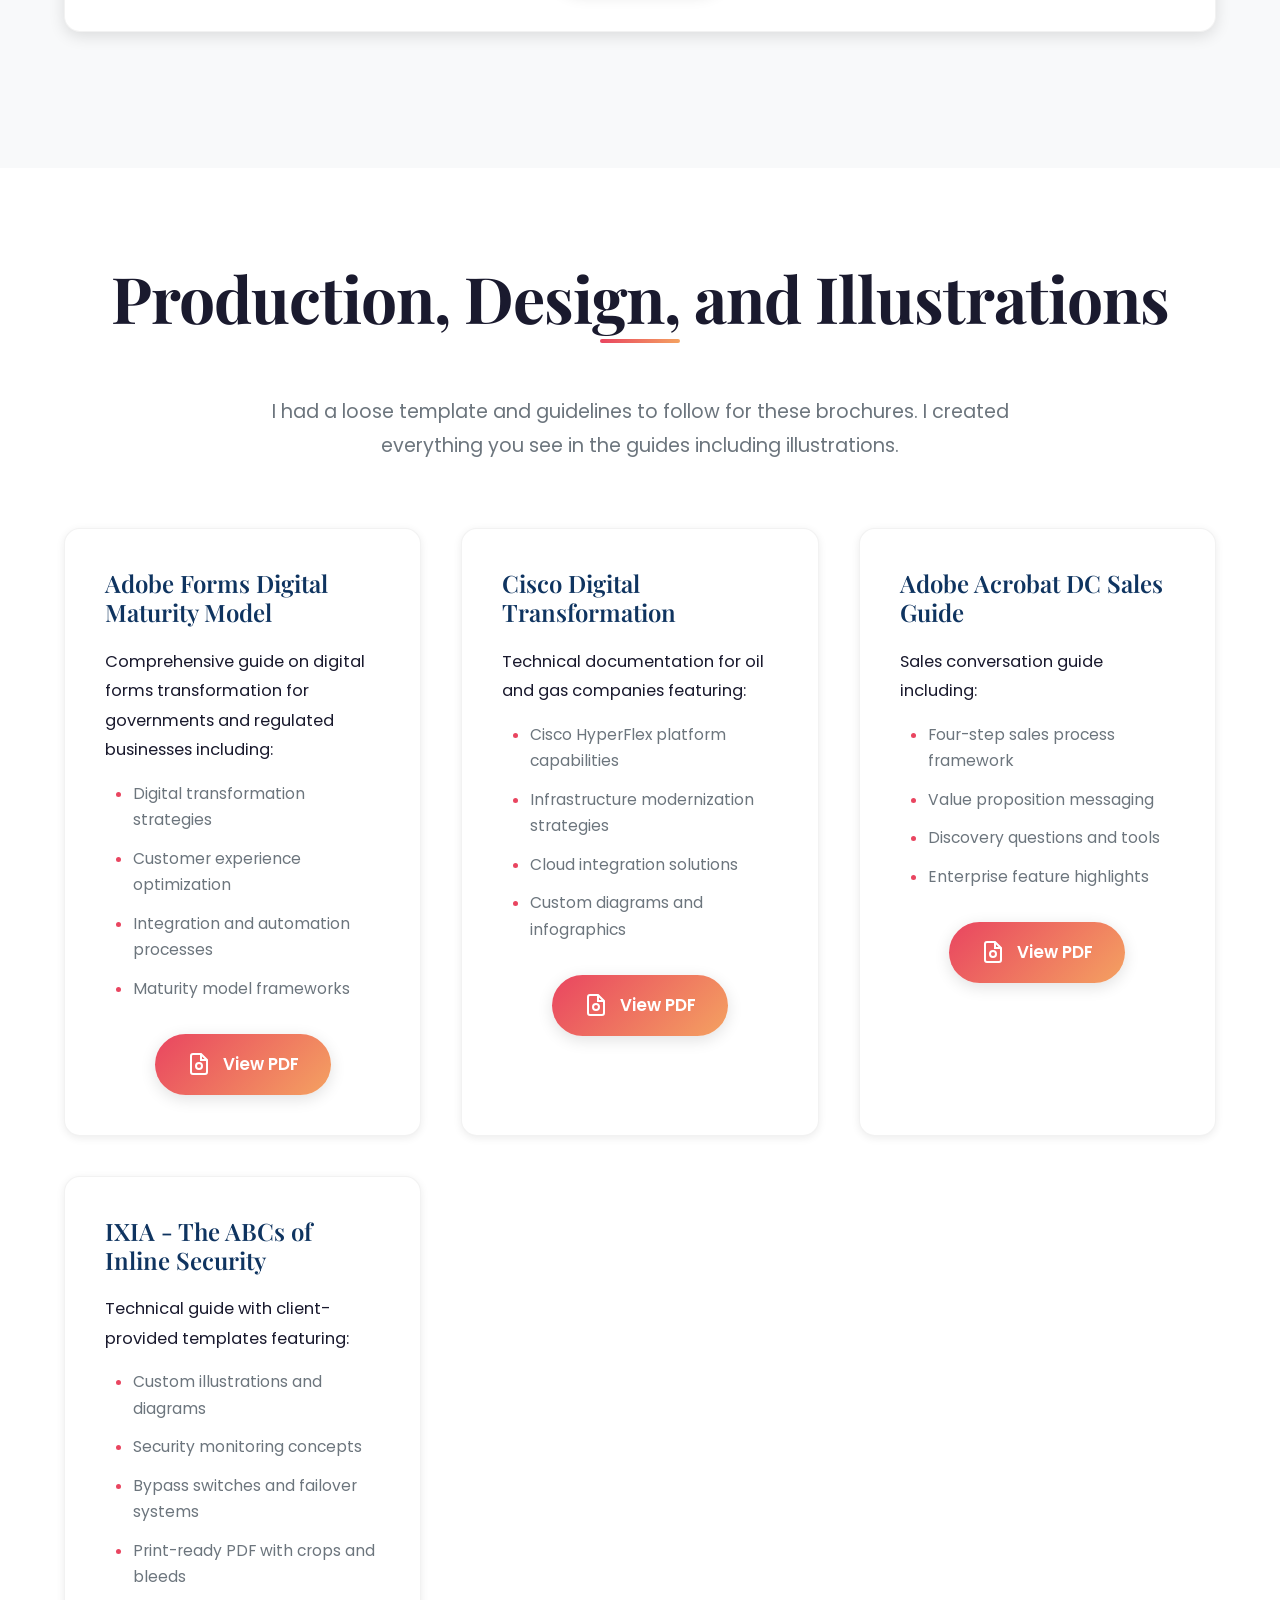
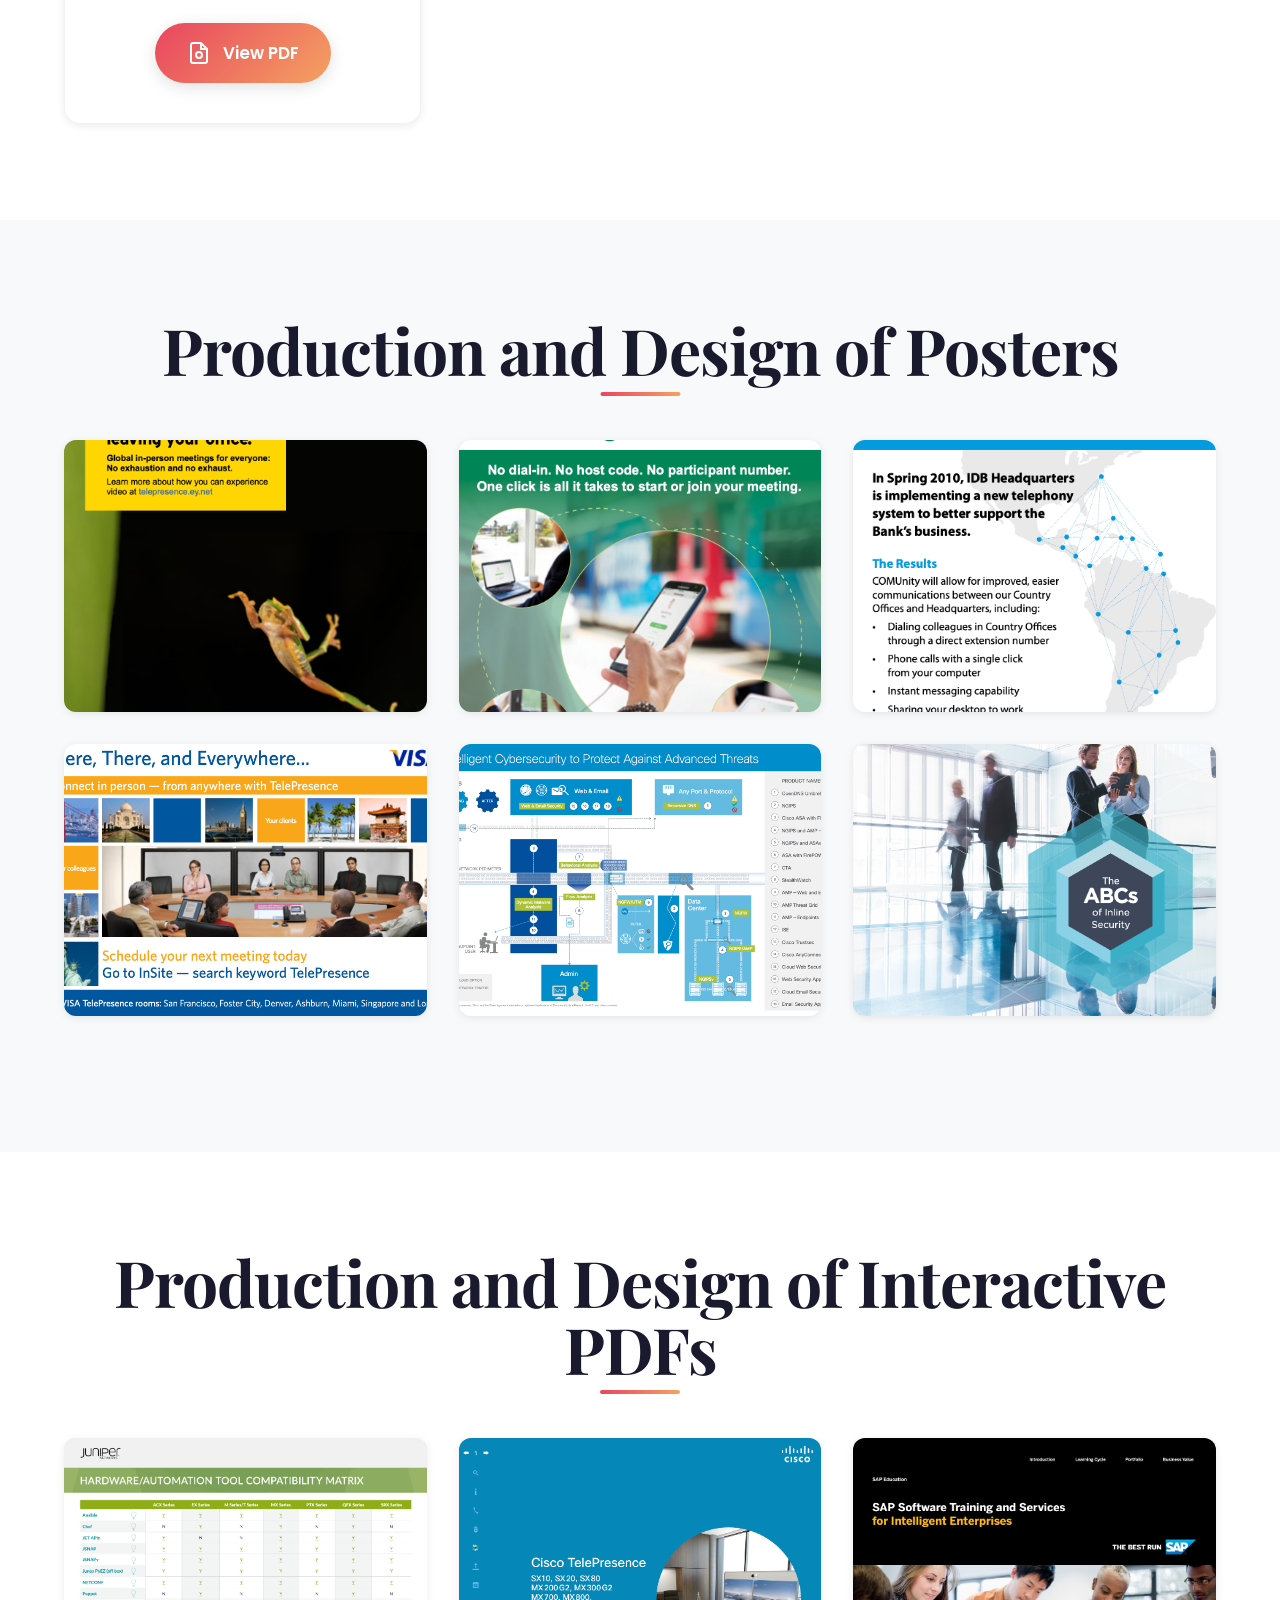
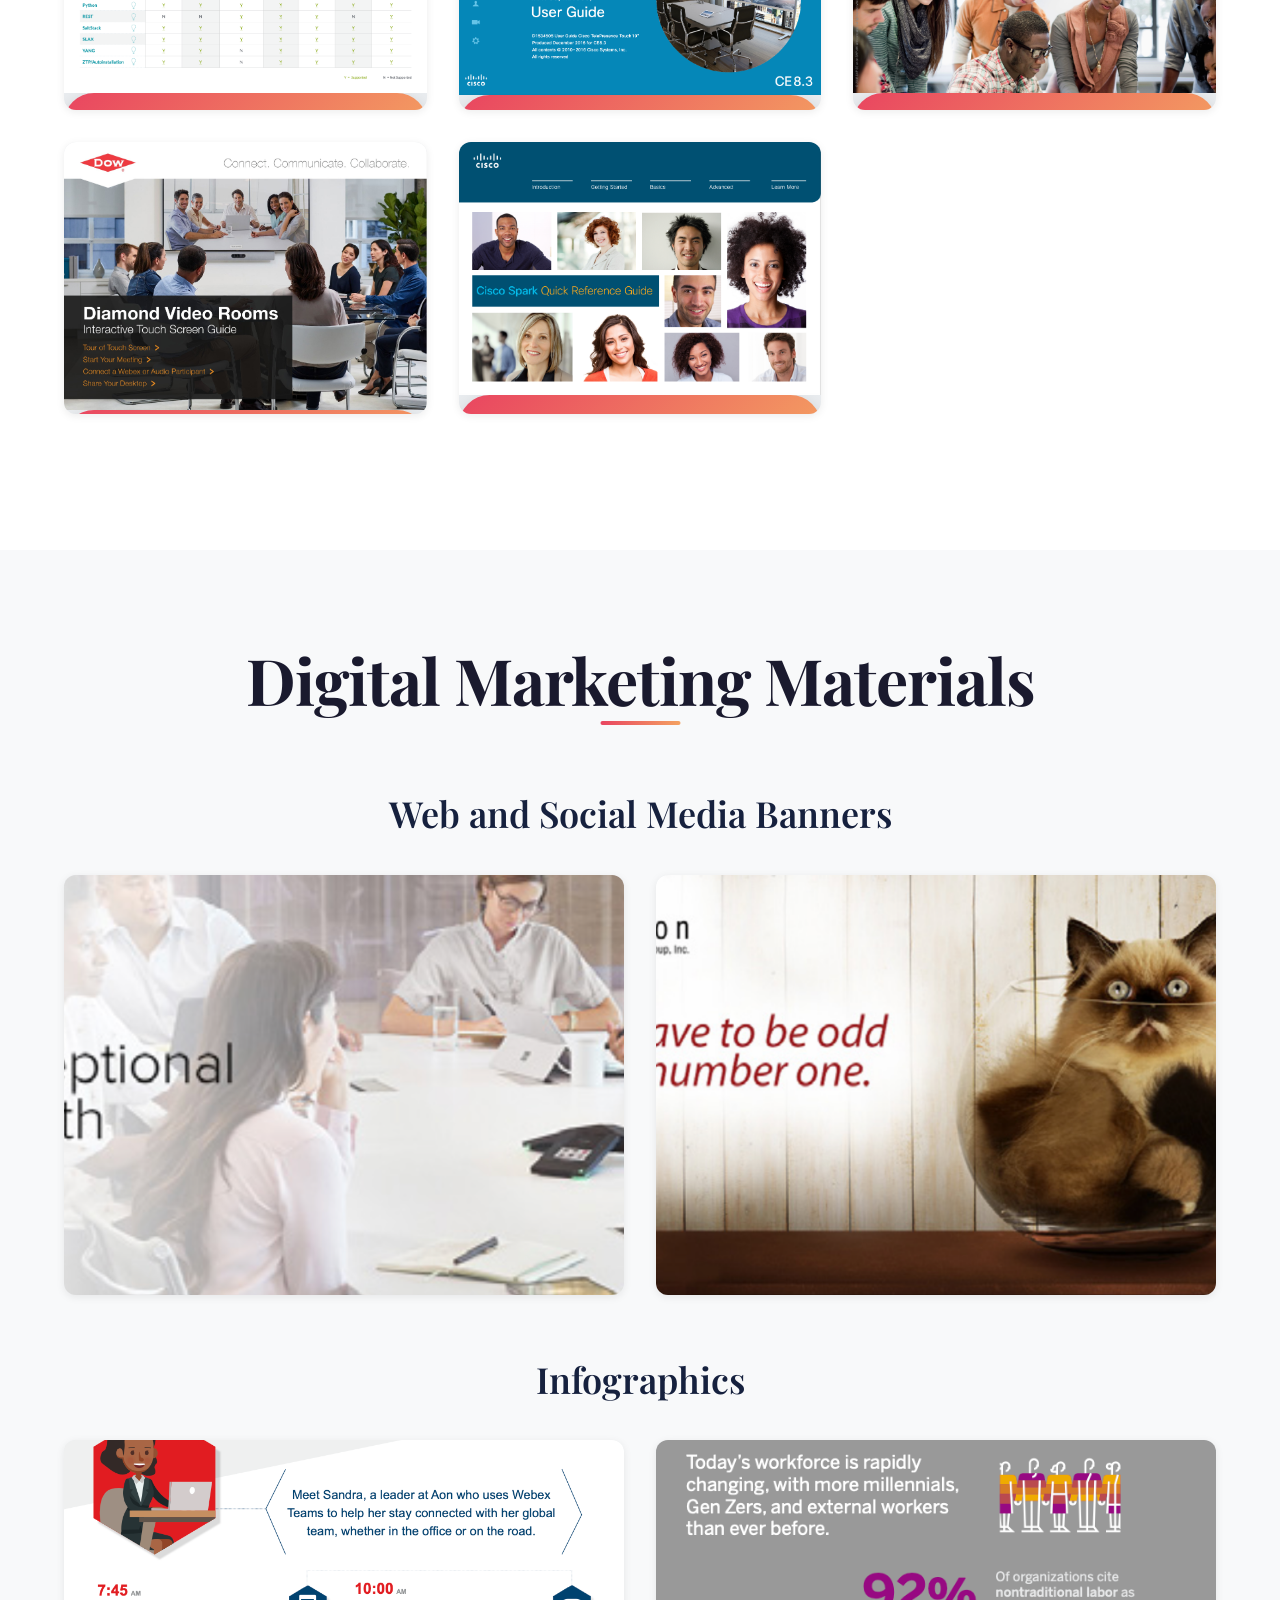
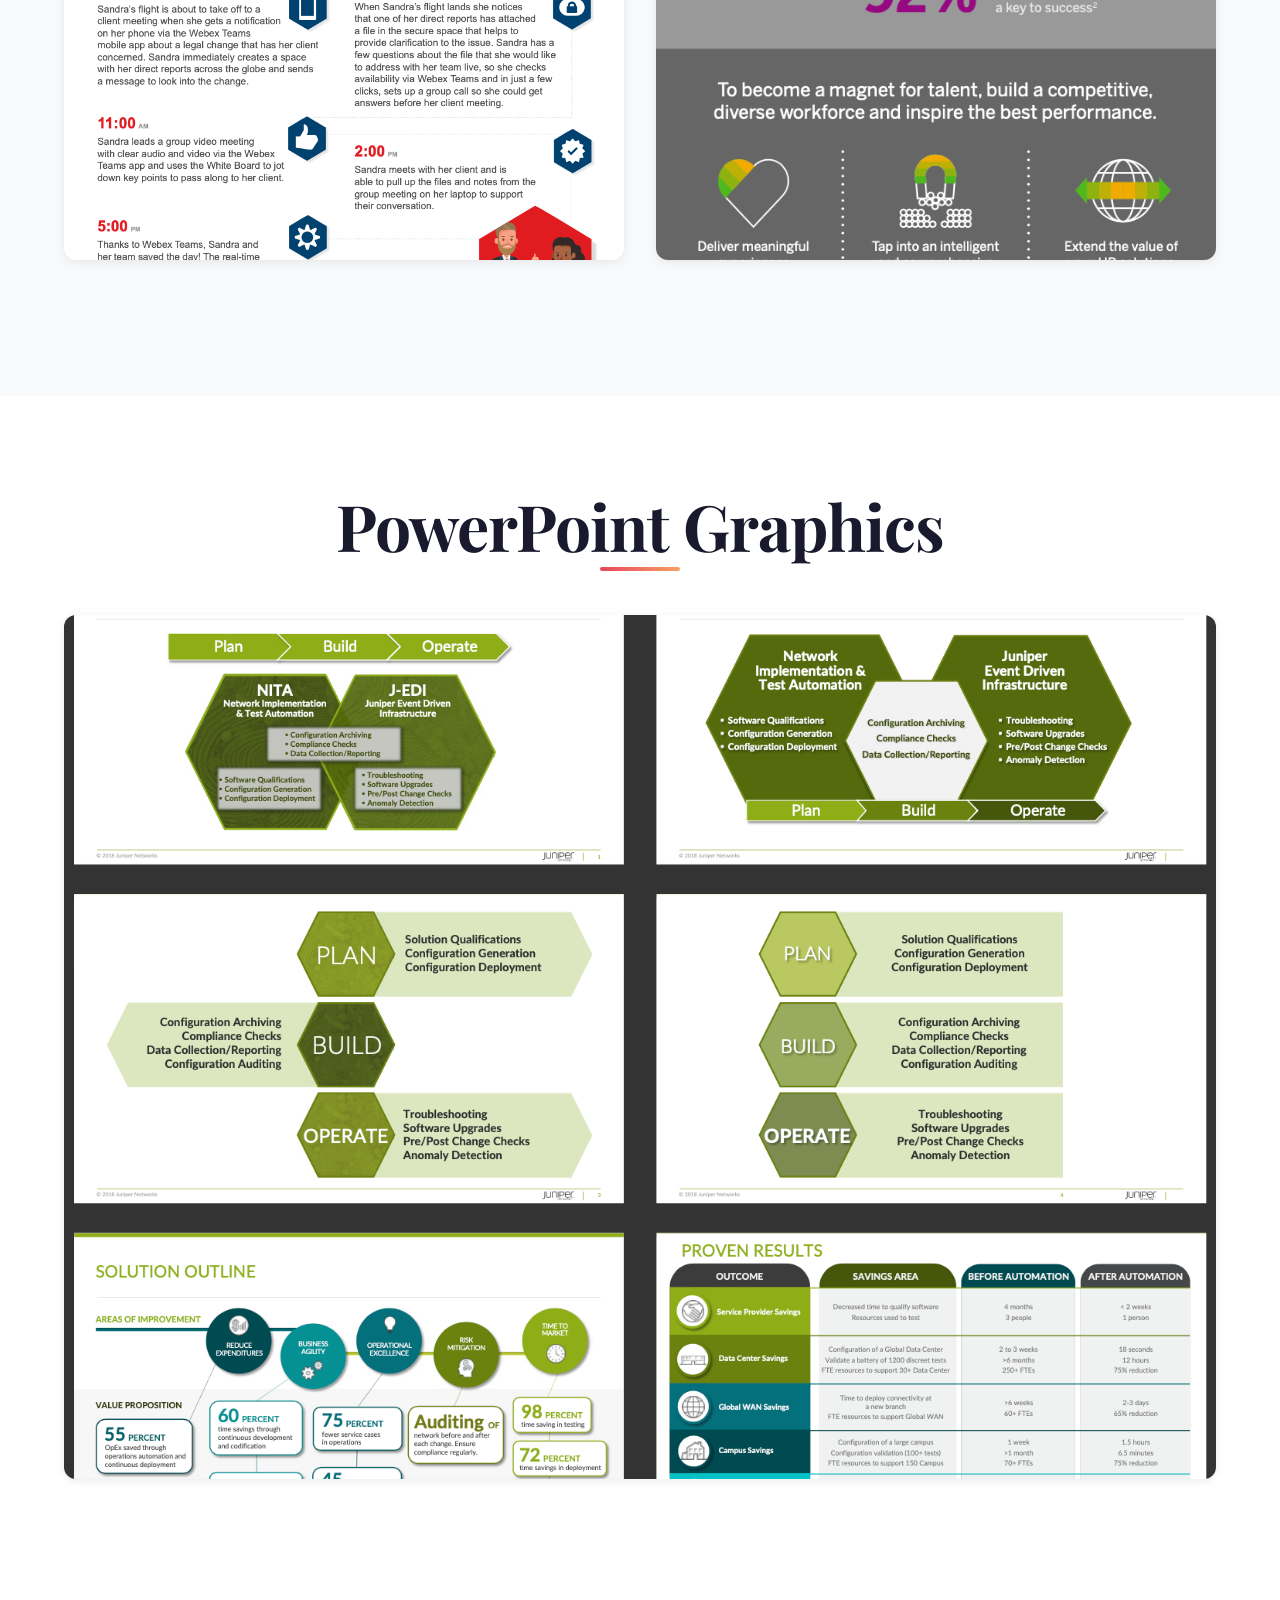
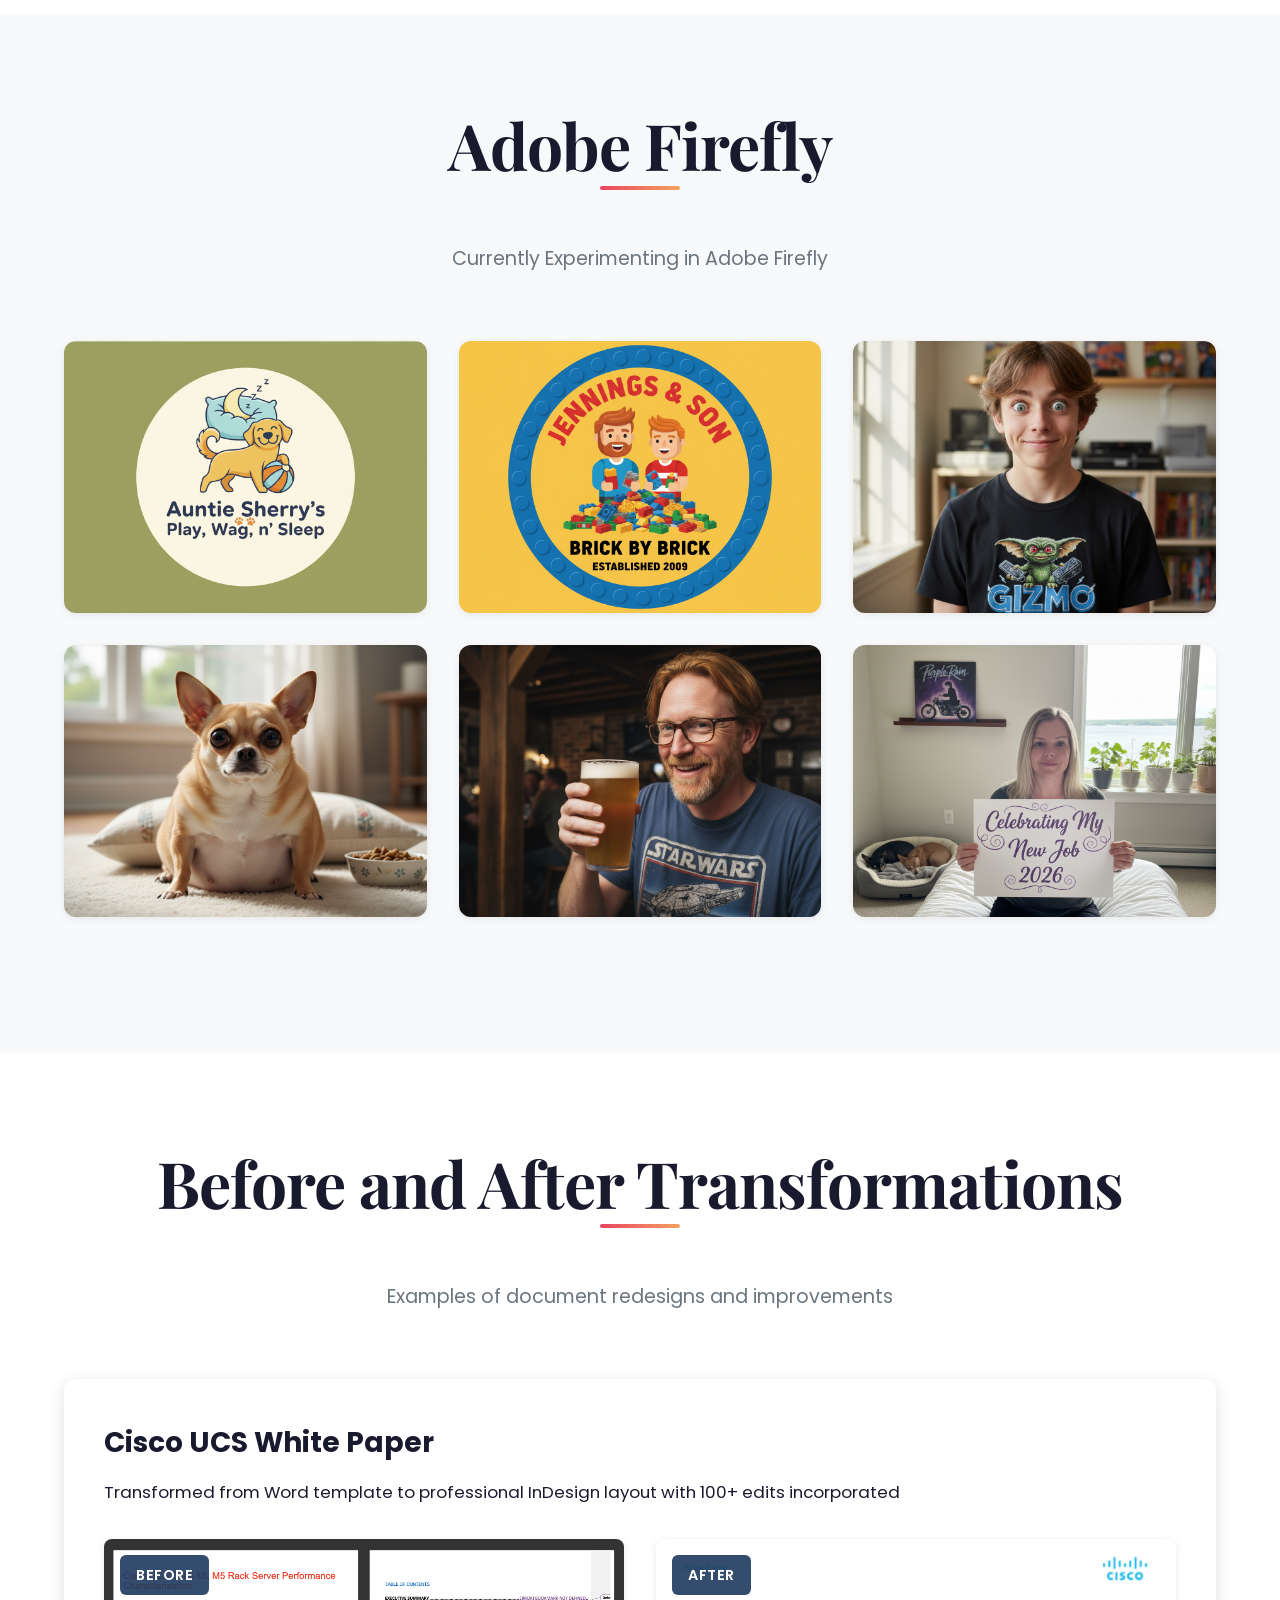
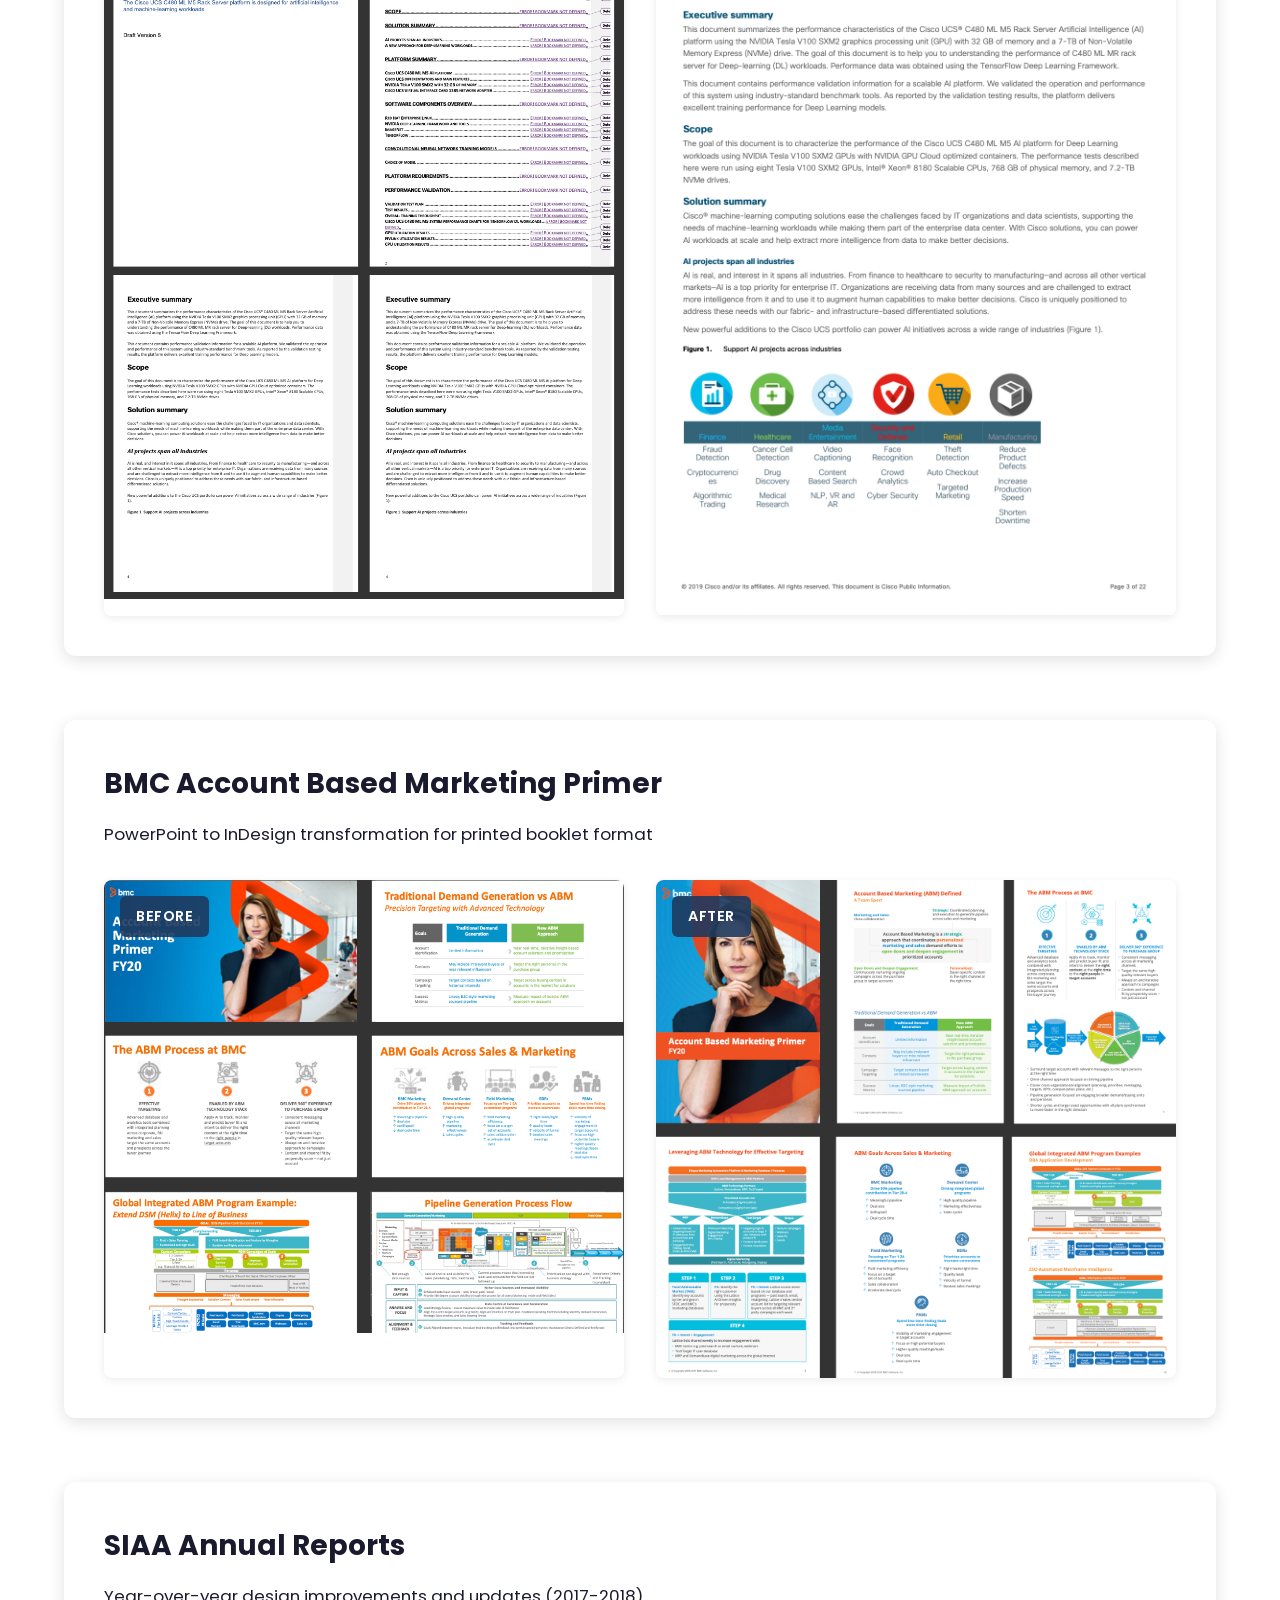
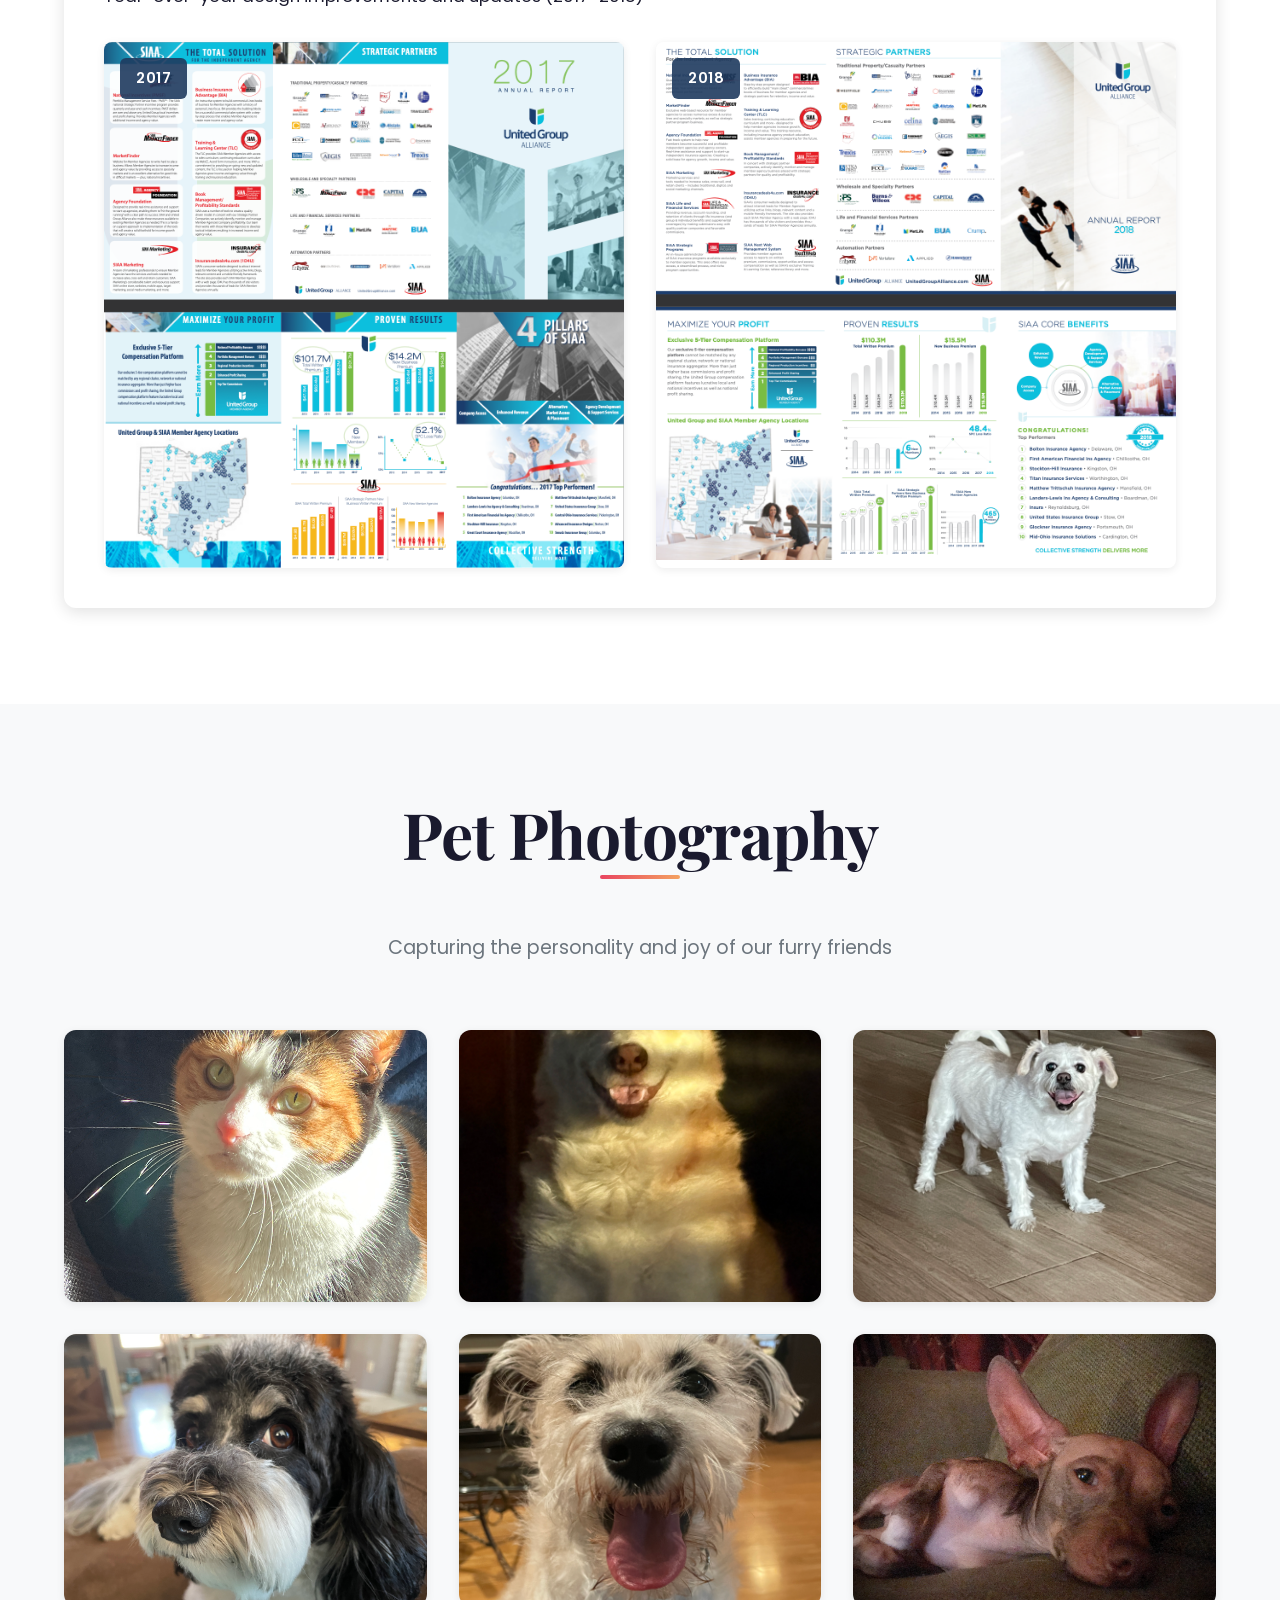
==== commit b1102e50: "Update hero tagline to skills-focused summary" ====
--- a/index.html
+++ b/index.html
@@ -55,7 +55,7 @@
                     <span class="title-divider">•</span>
                     <span class="title-item">Graphic & User Interface Designer</span>
                 </div>
-                <p class="tagline">Senior Lead App Graphic Designer, building engaging mobile training apps for our U.S. military. Efficient. Organized. Collaborative. I deliver excellence on time and within budget by understanding the task, listening actively, and asking the right&nbsp;questions.</p>
+                <p class="tagline">Lead Senior Graphic Designer | InDesign • Illustrator • Photoshop • Acrobat • UI Design • MS Office Suite | Mentor &amp; Team Leader | Branding Expert | Mac &amp; PC | Google Drive | Microsoft Teams</p>
                 <div class="contact-info">
                     <a href="mailto:sherry.graphicdesign@gmail.com" class="contact-link">
                         <svg width="20" height="20" viewBox="0 0 20 20" fill="none">
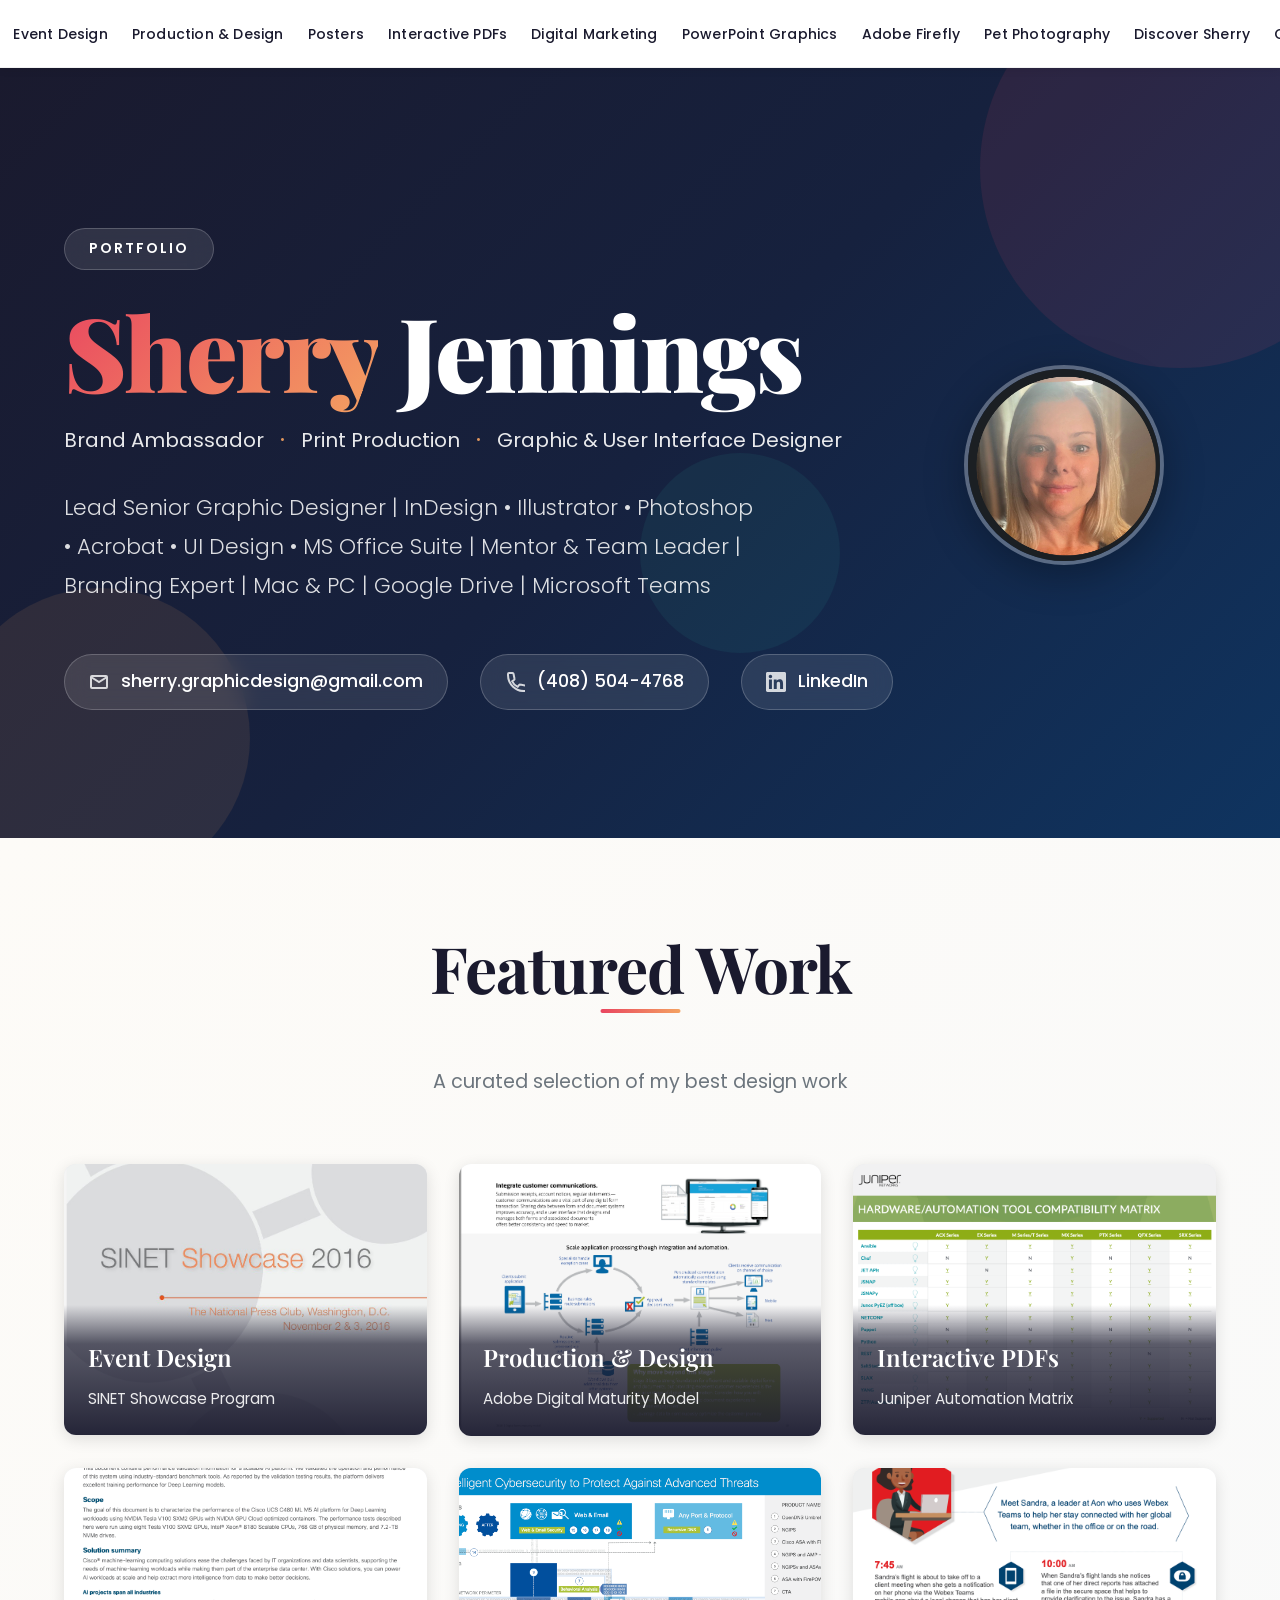
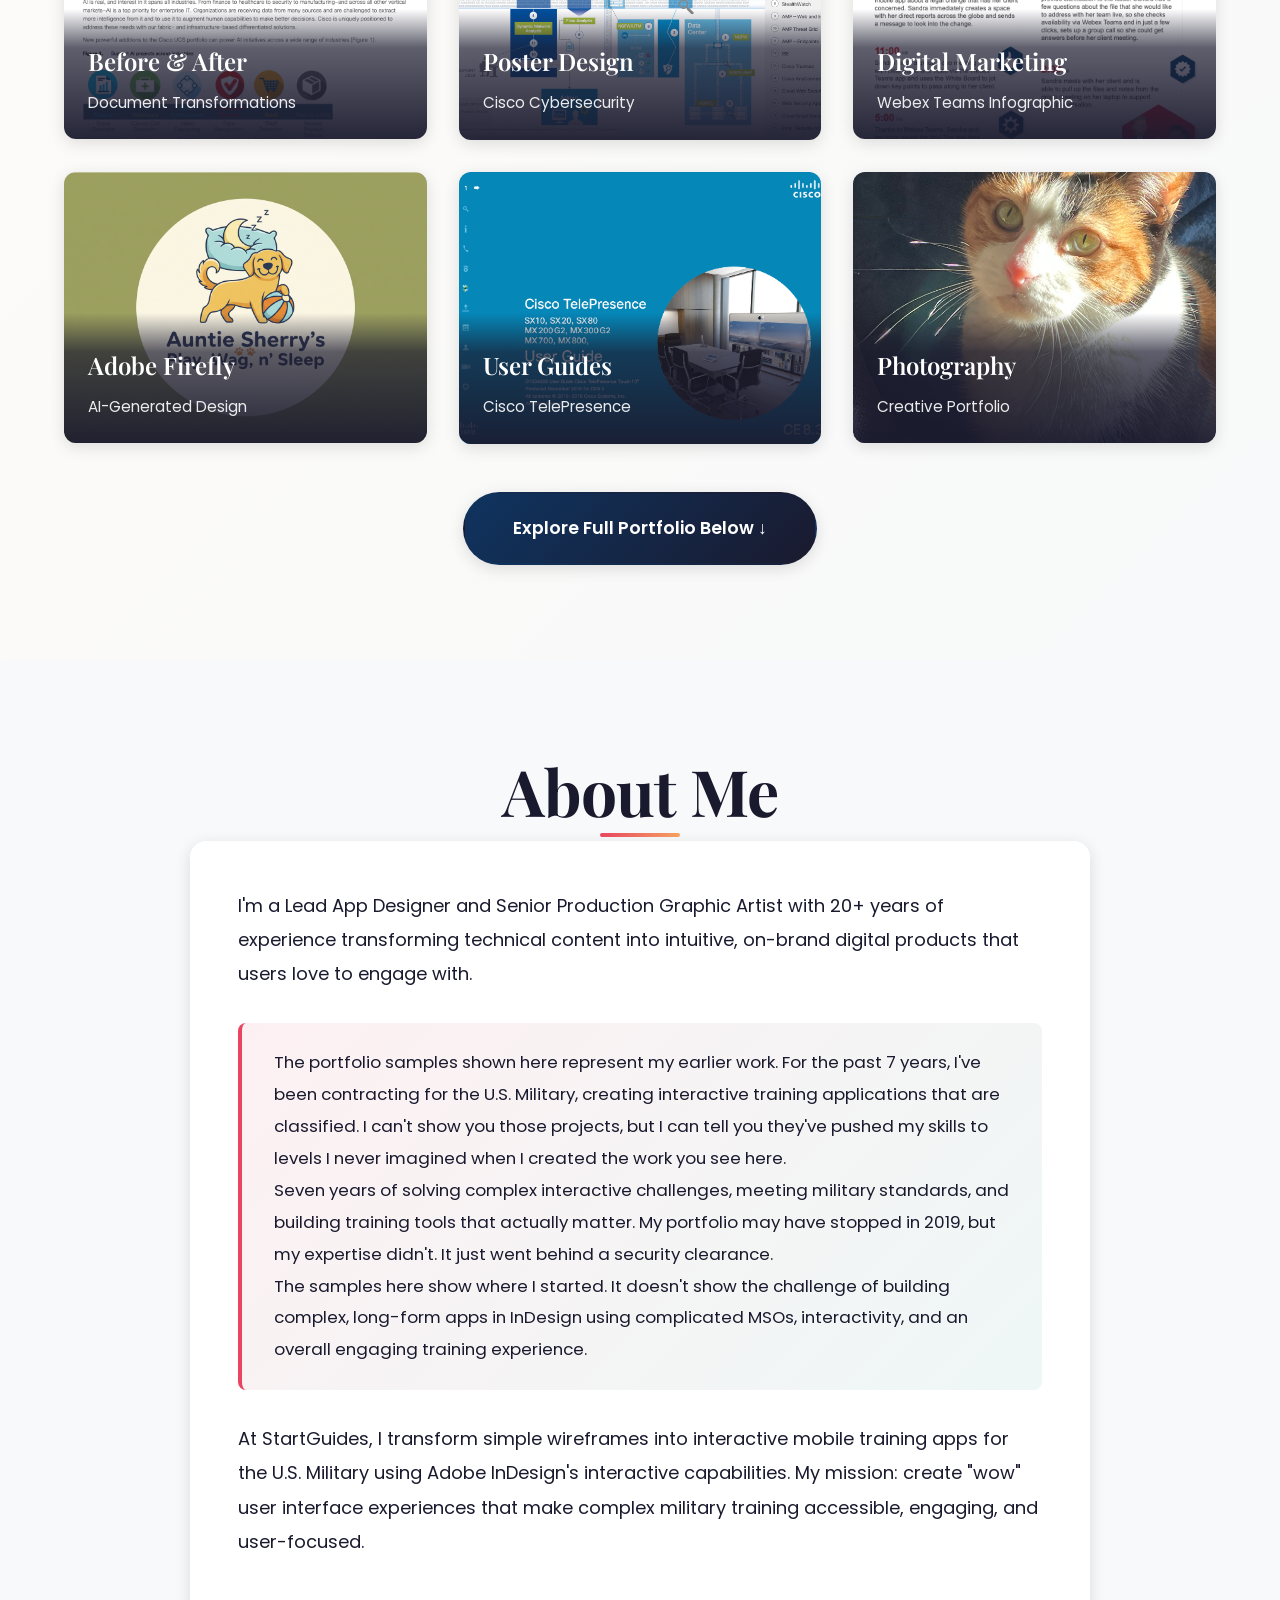
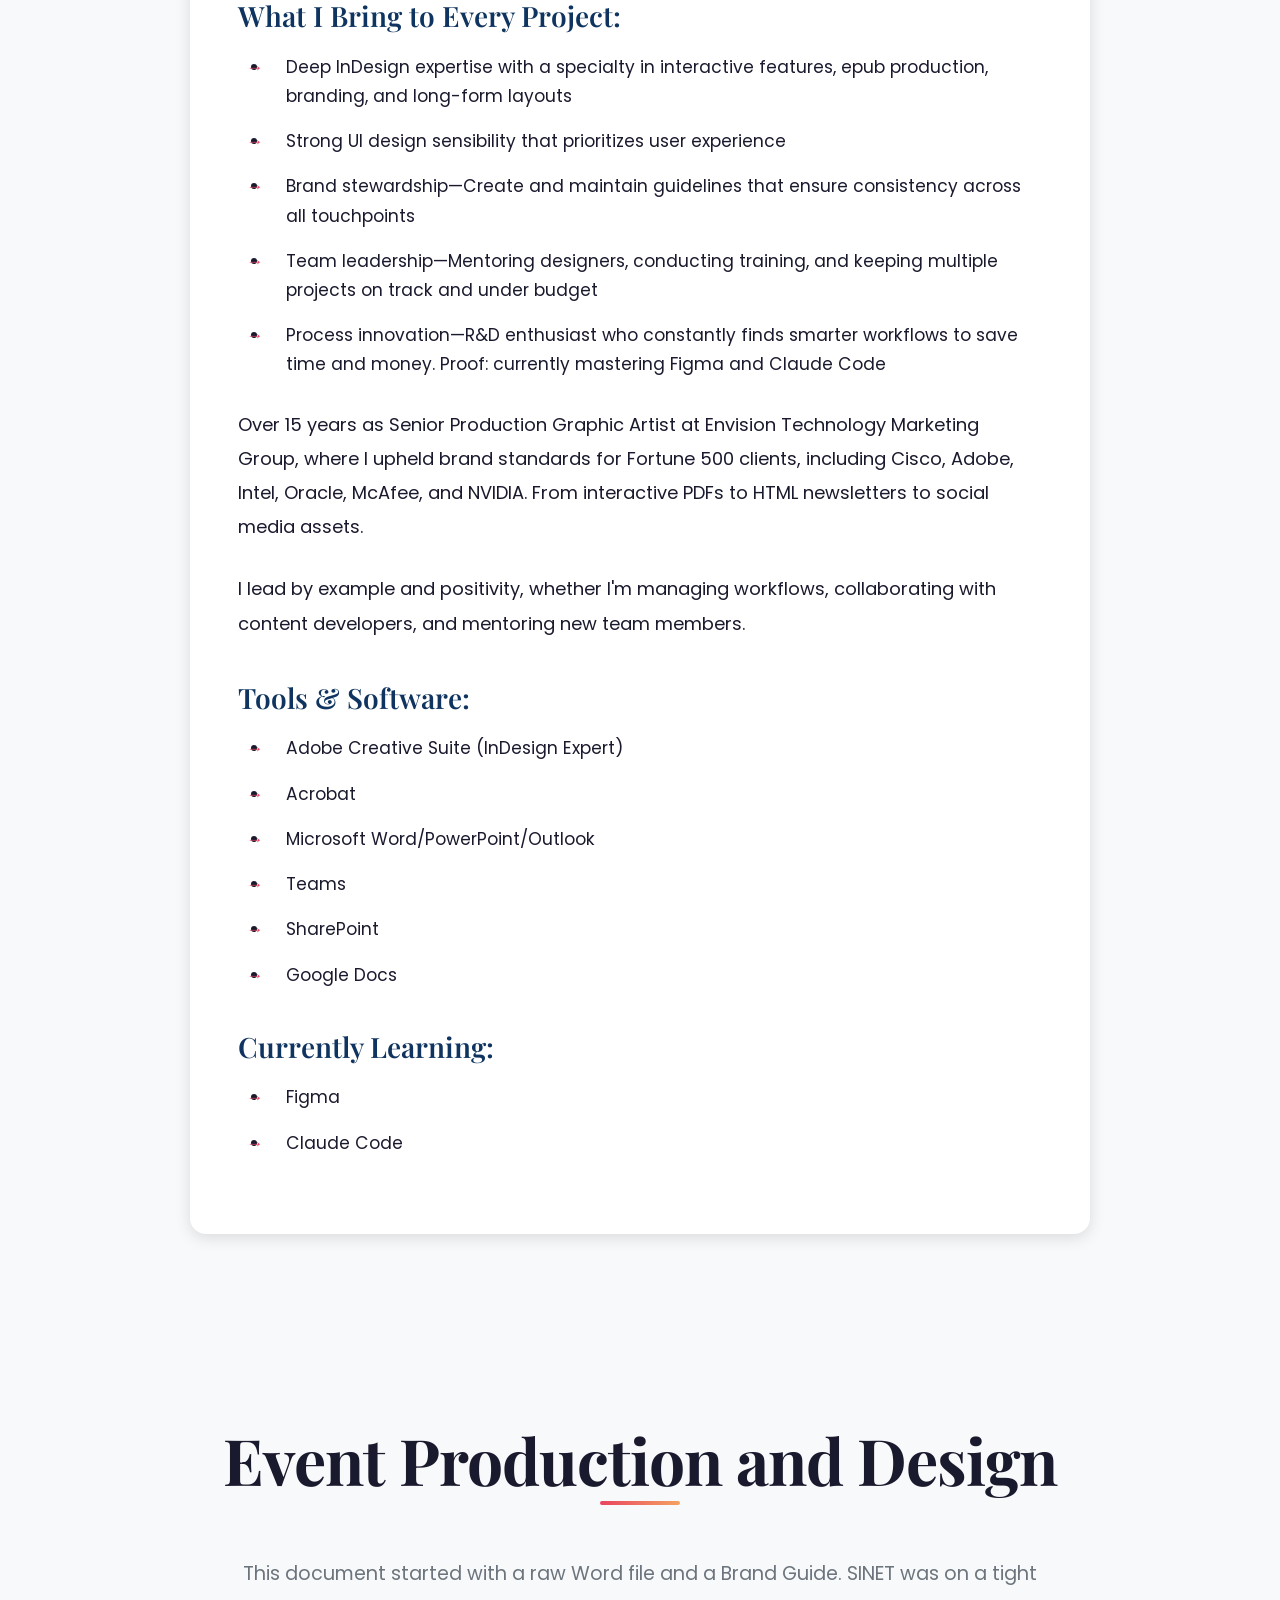
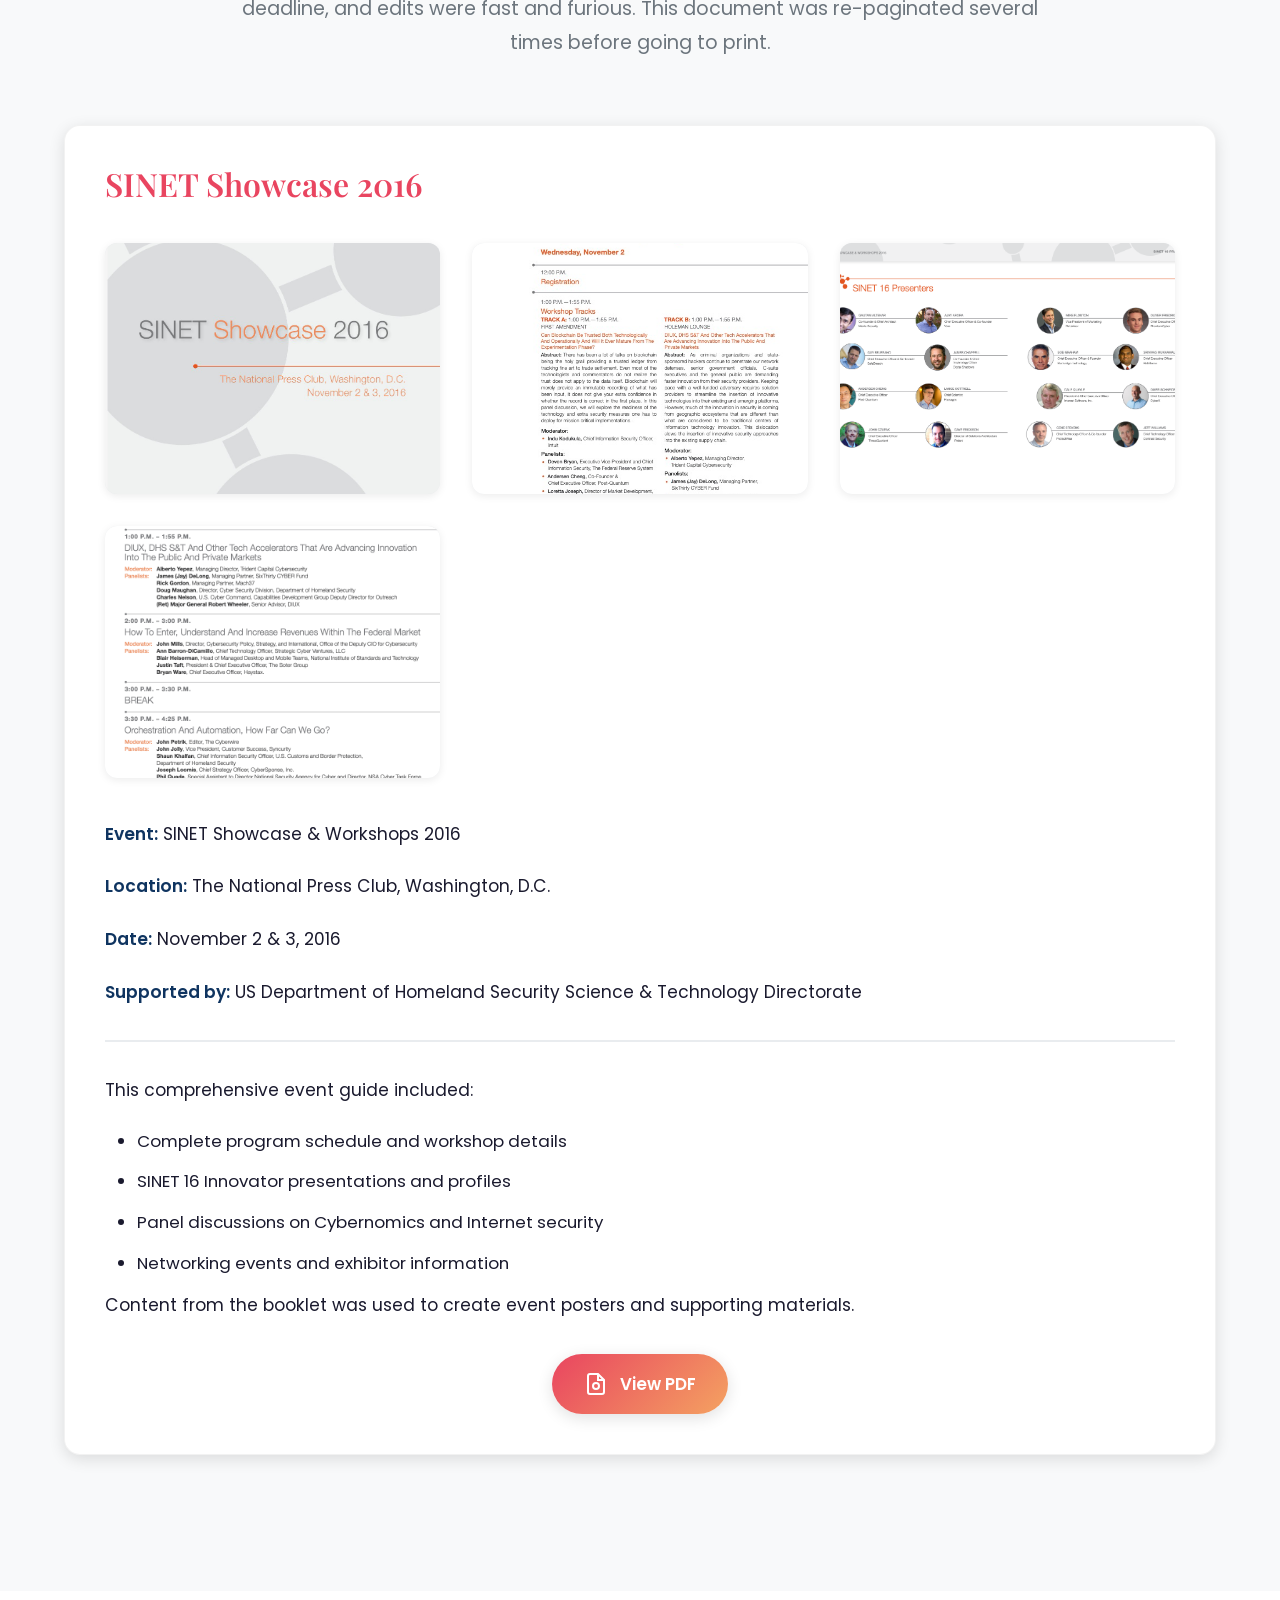
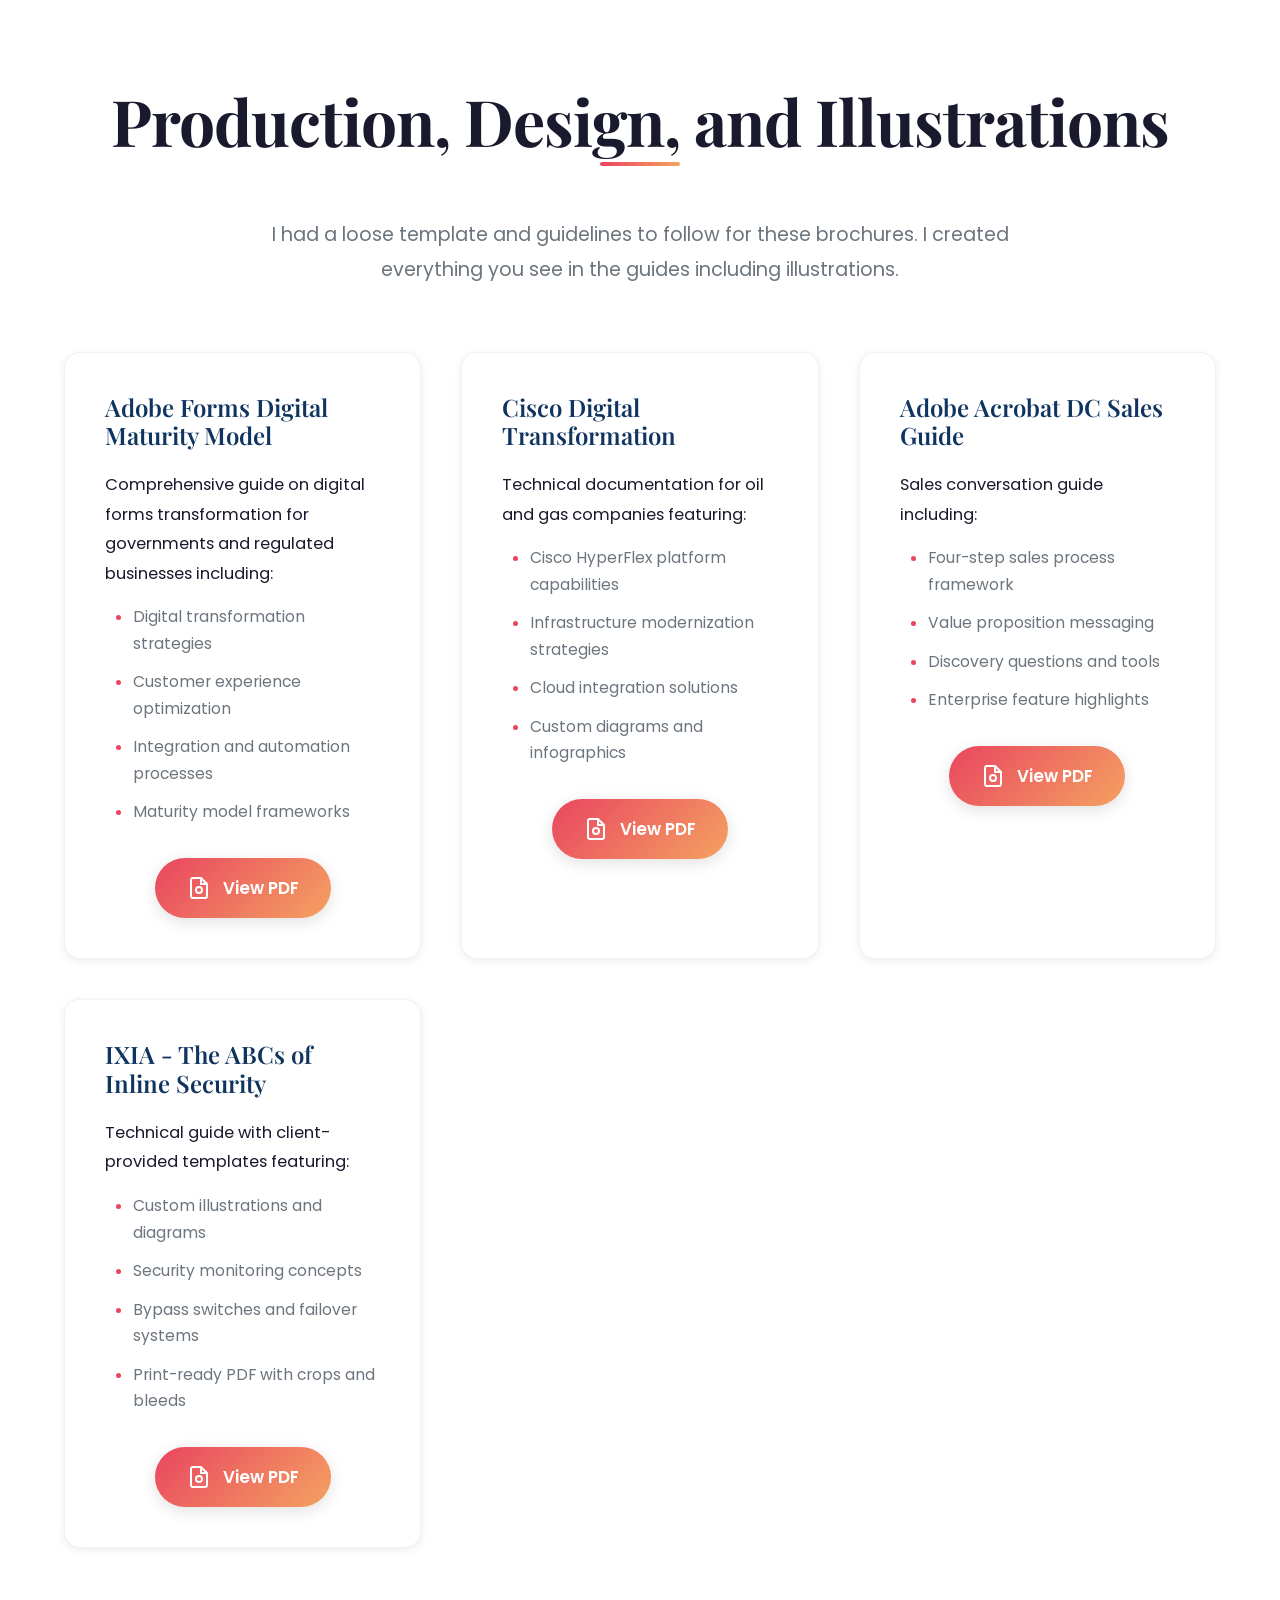
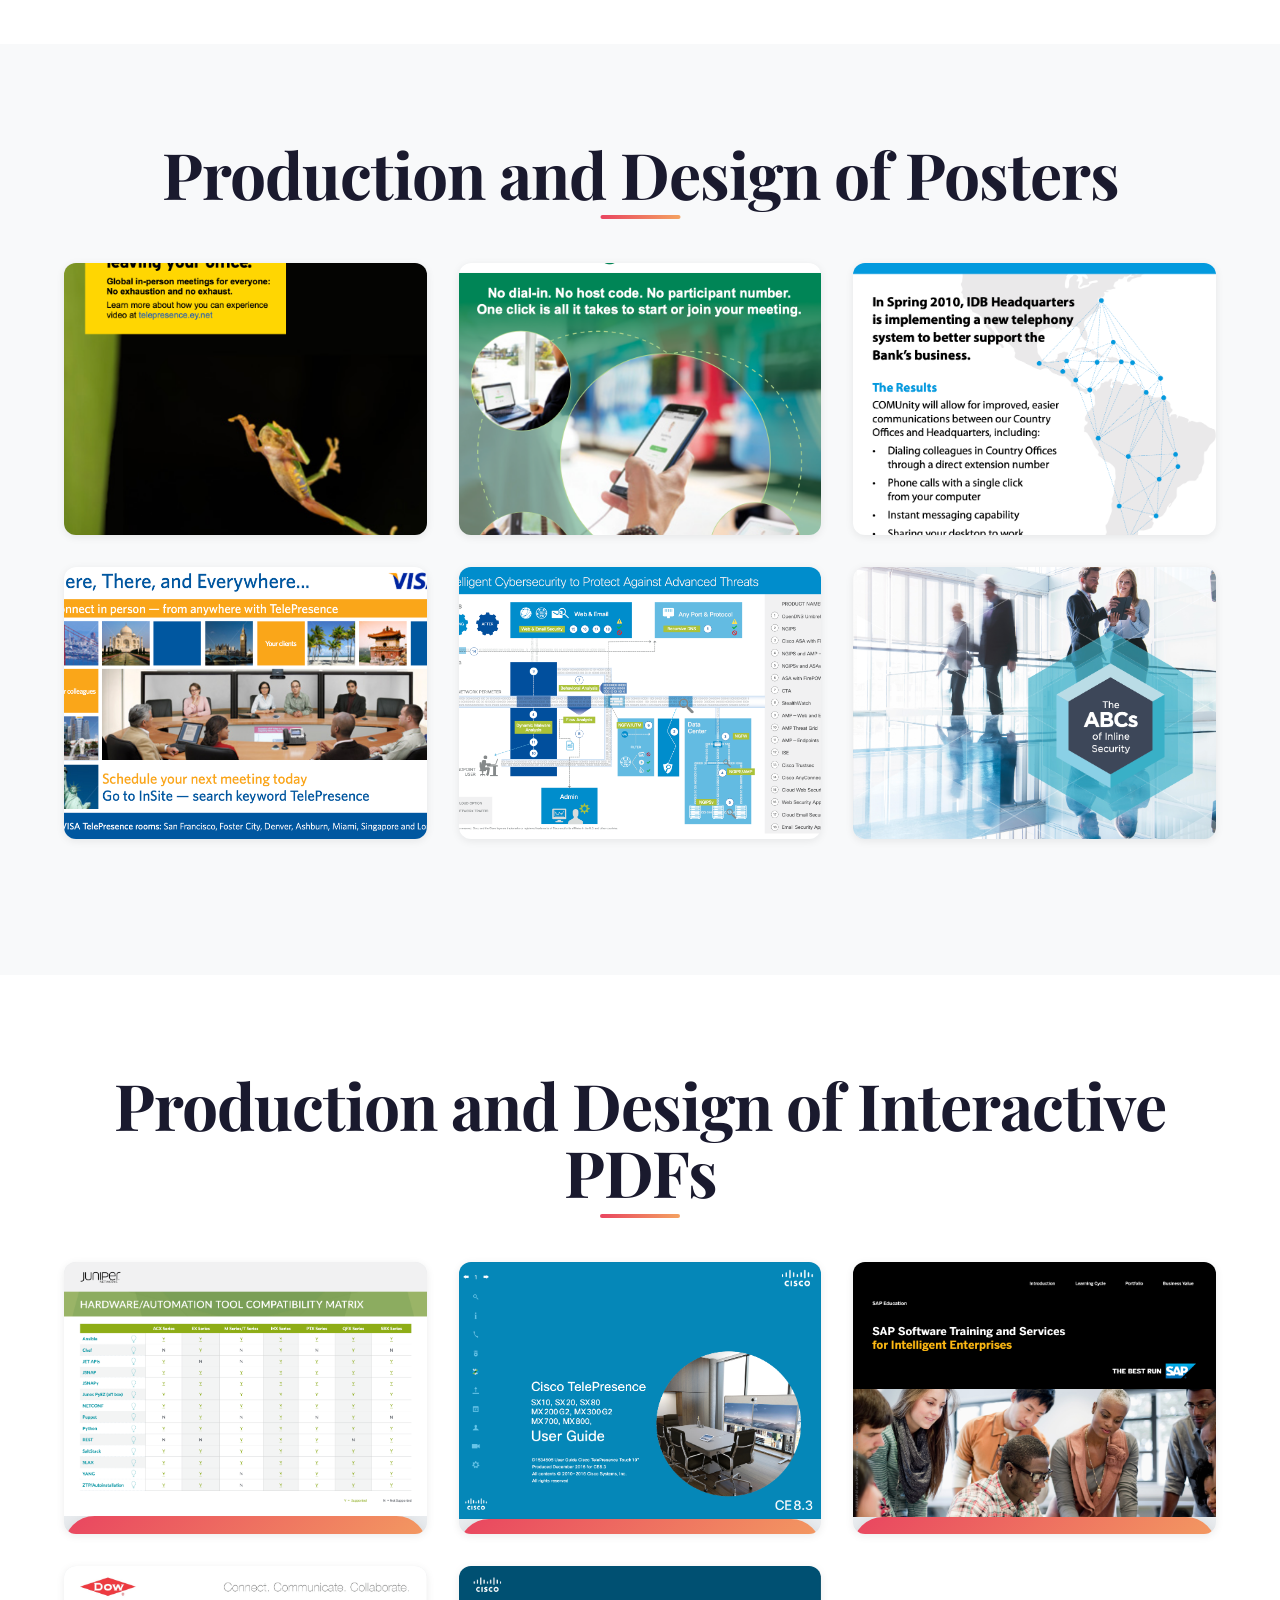
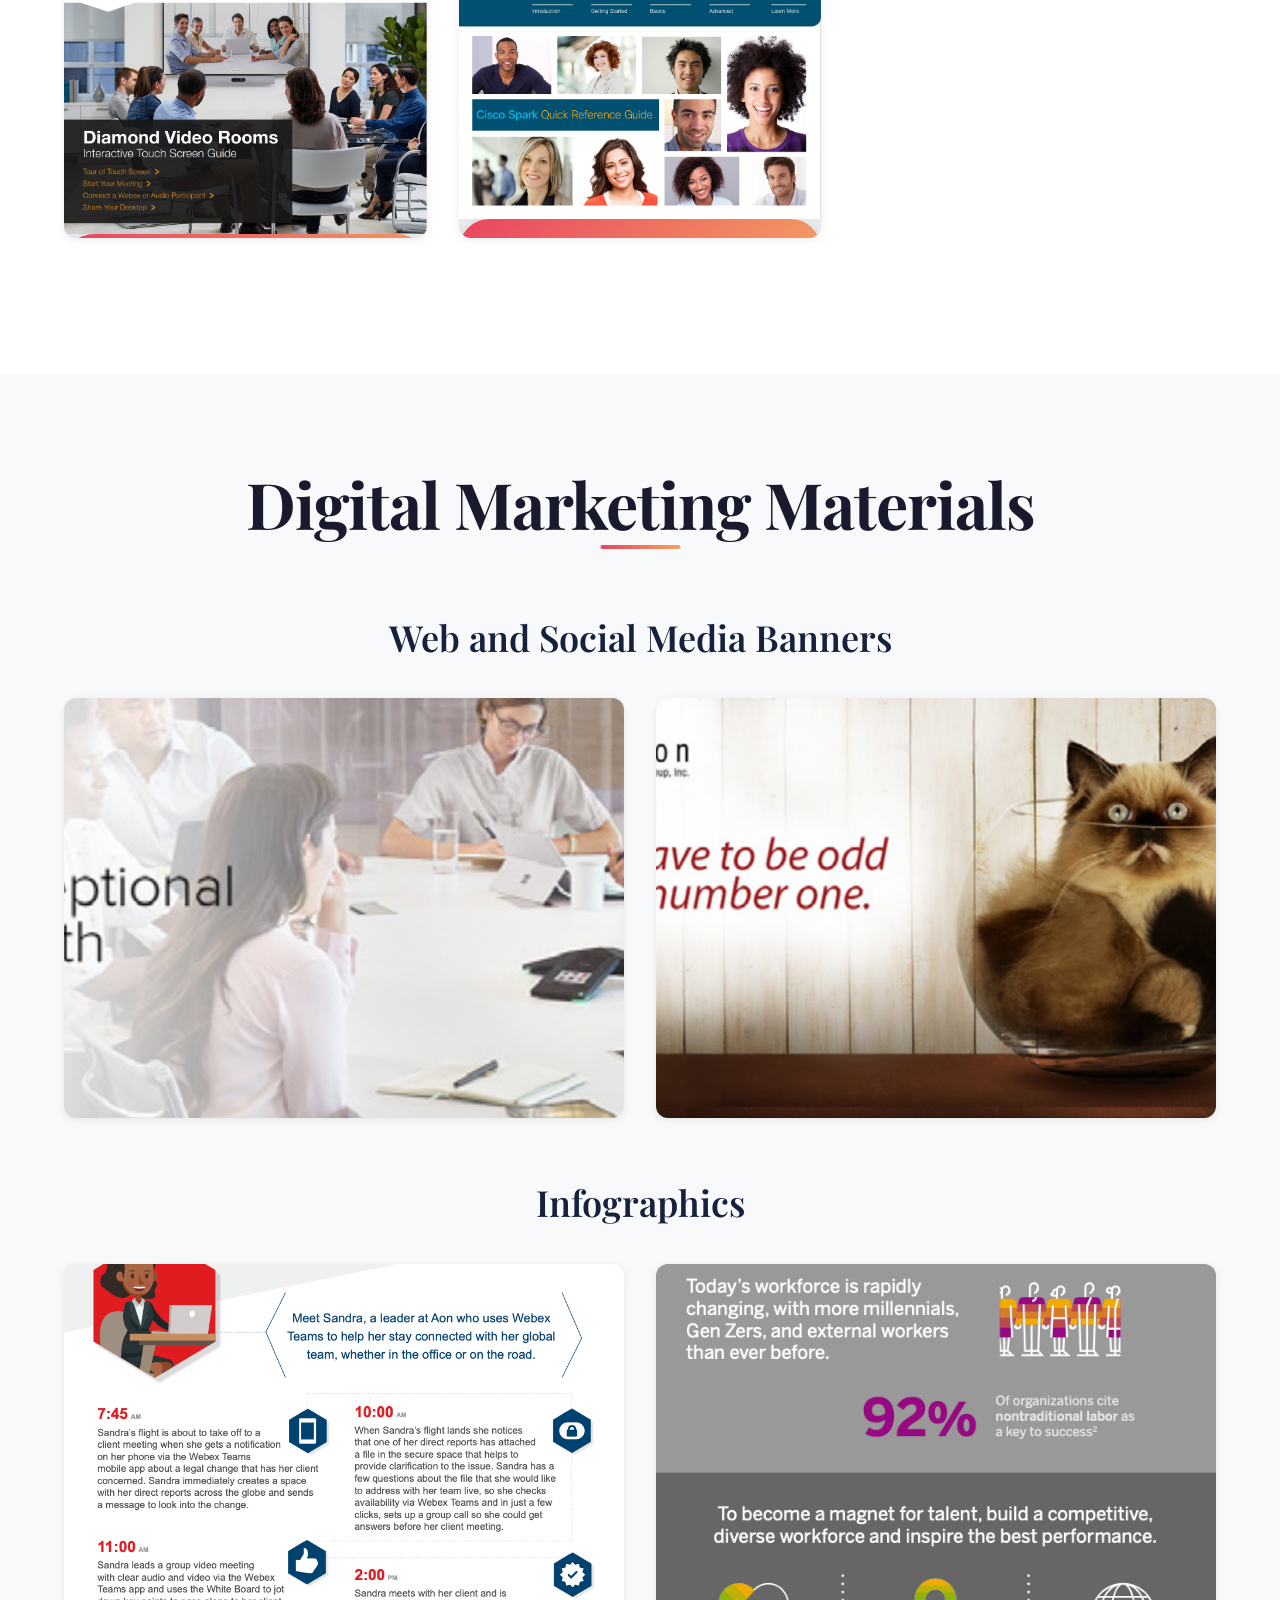
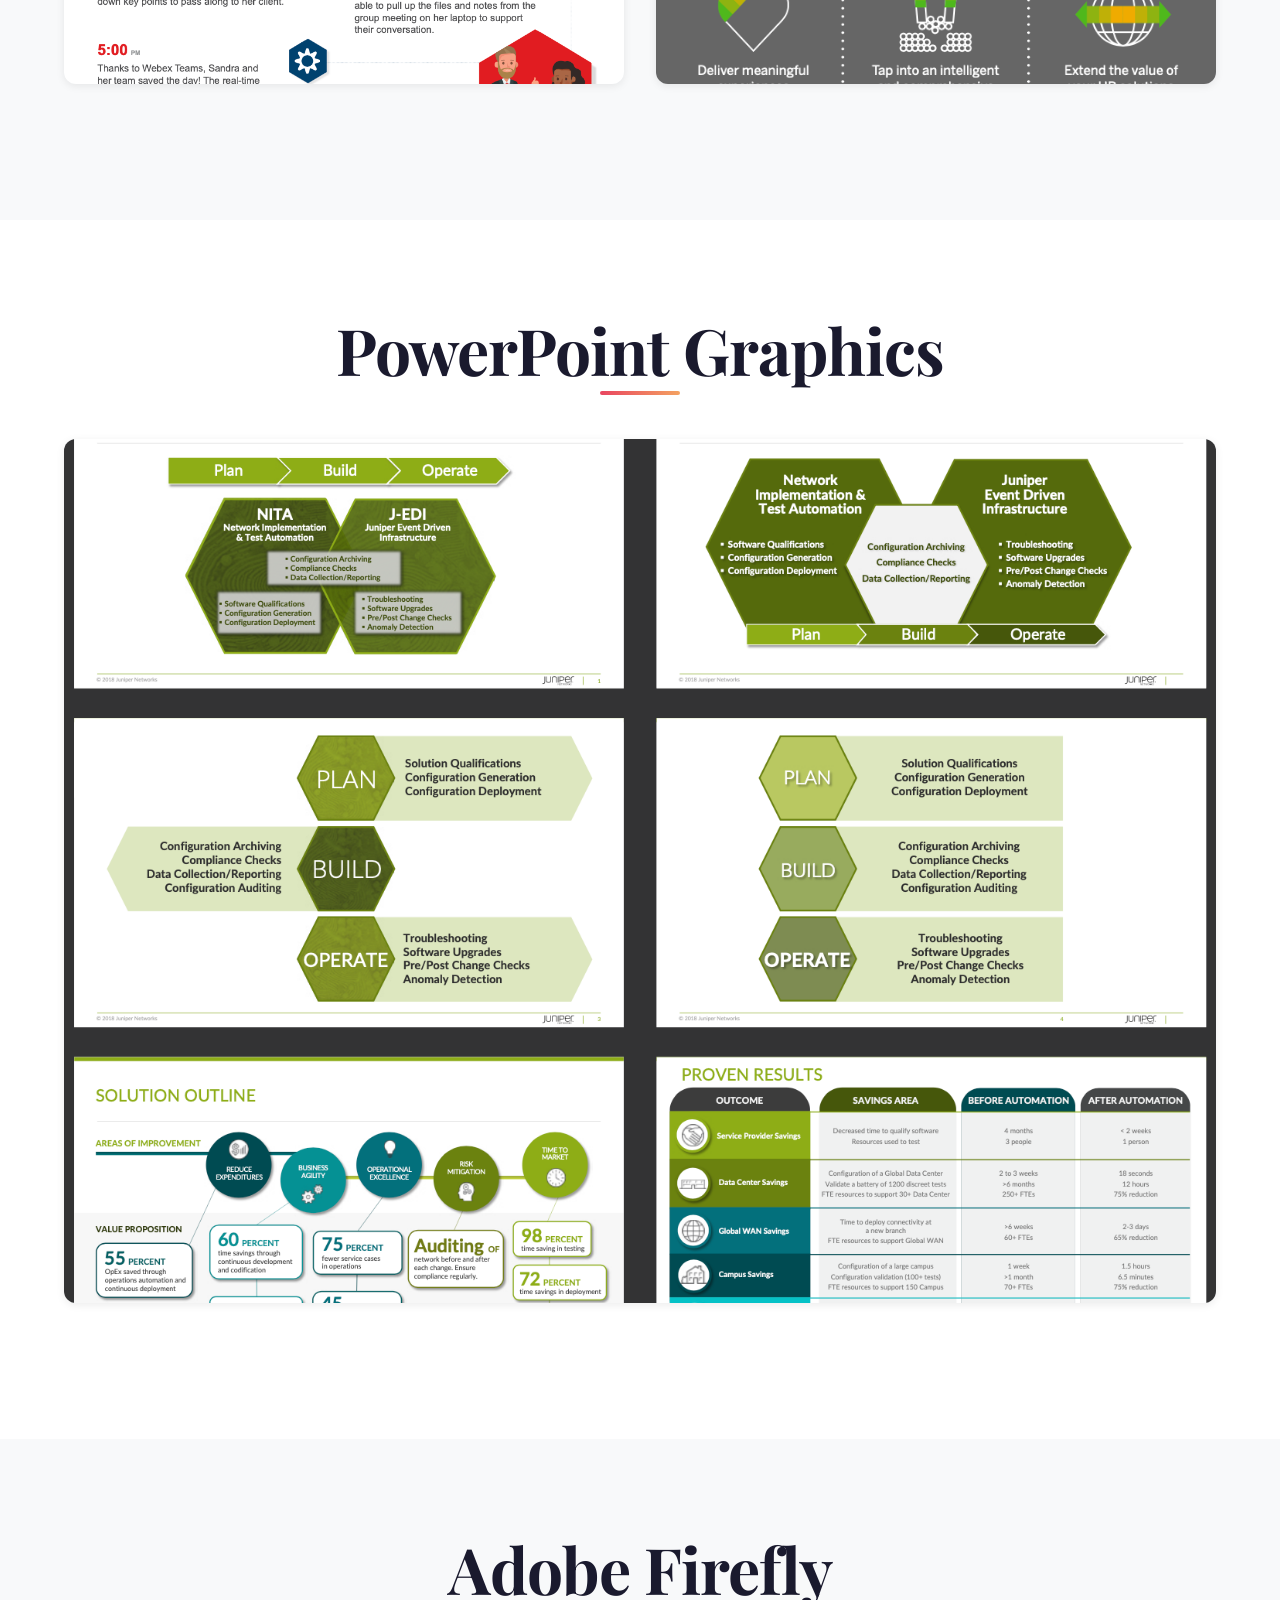
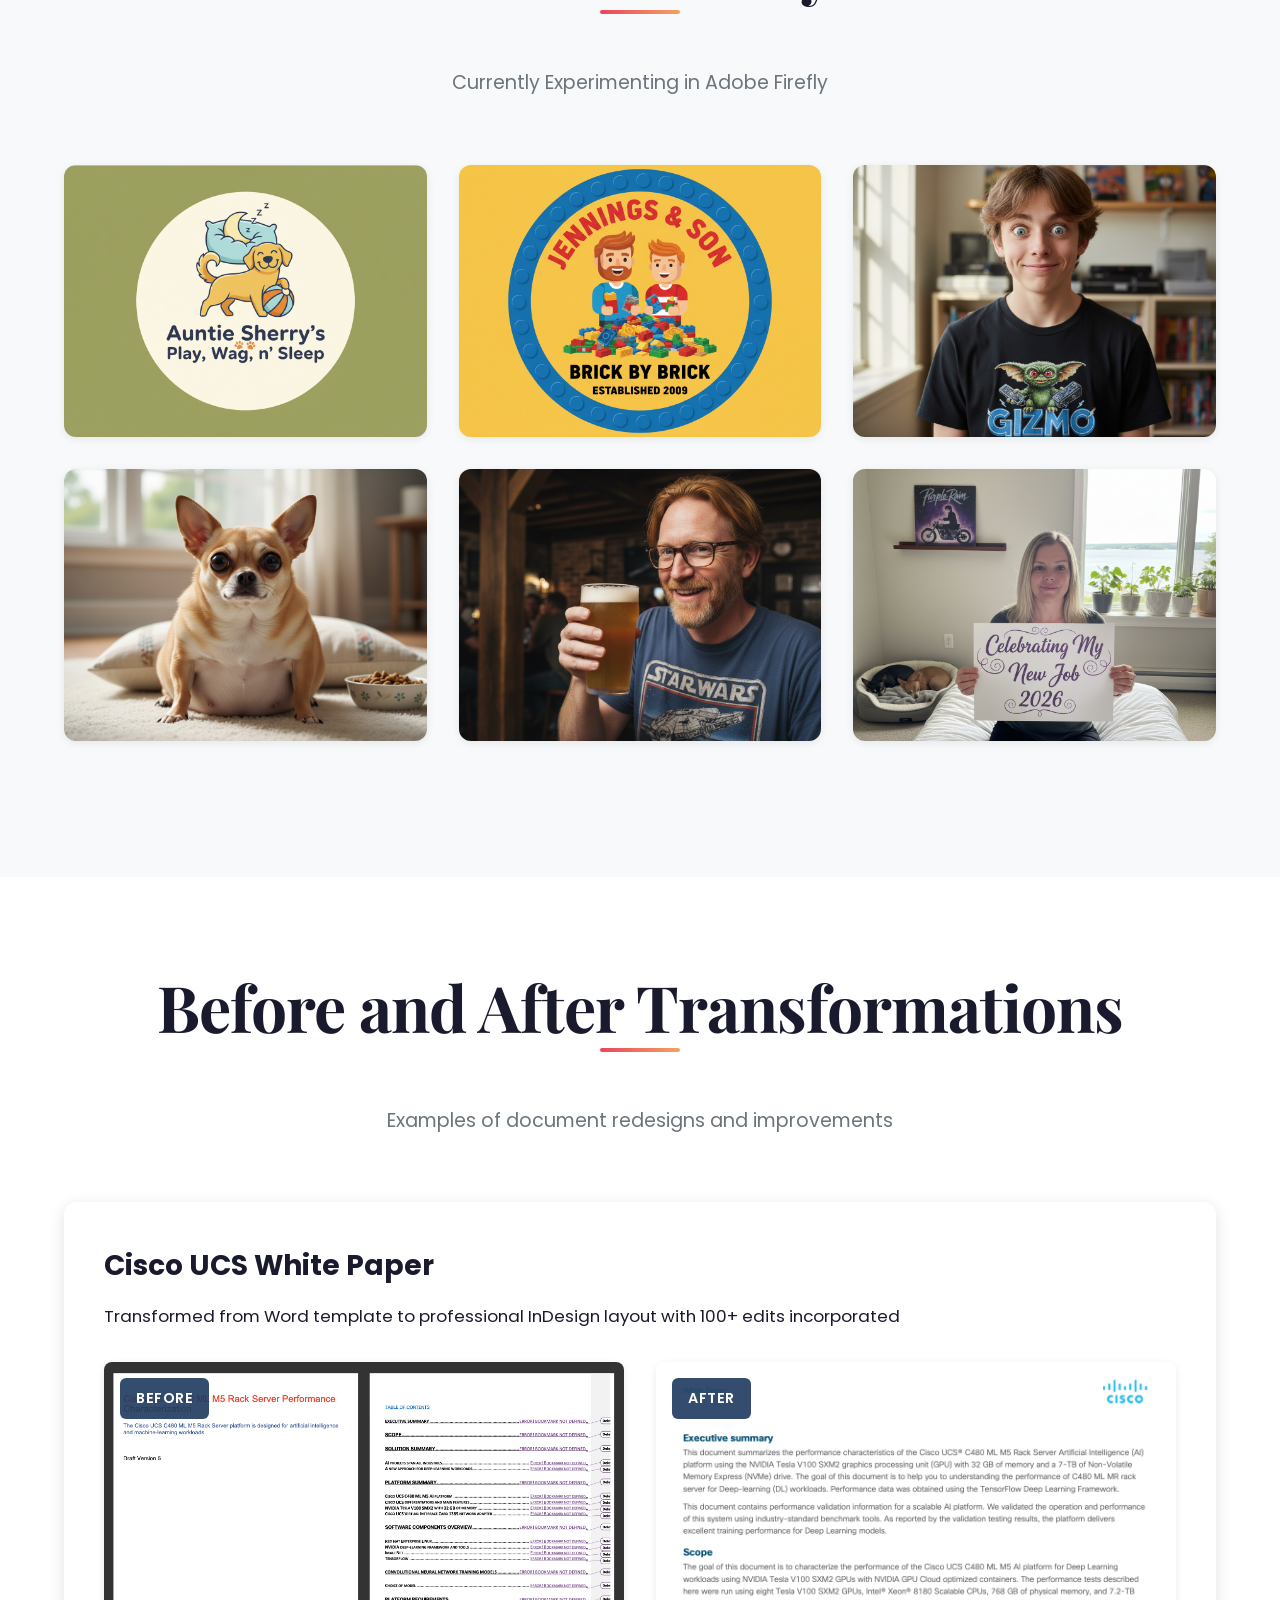
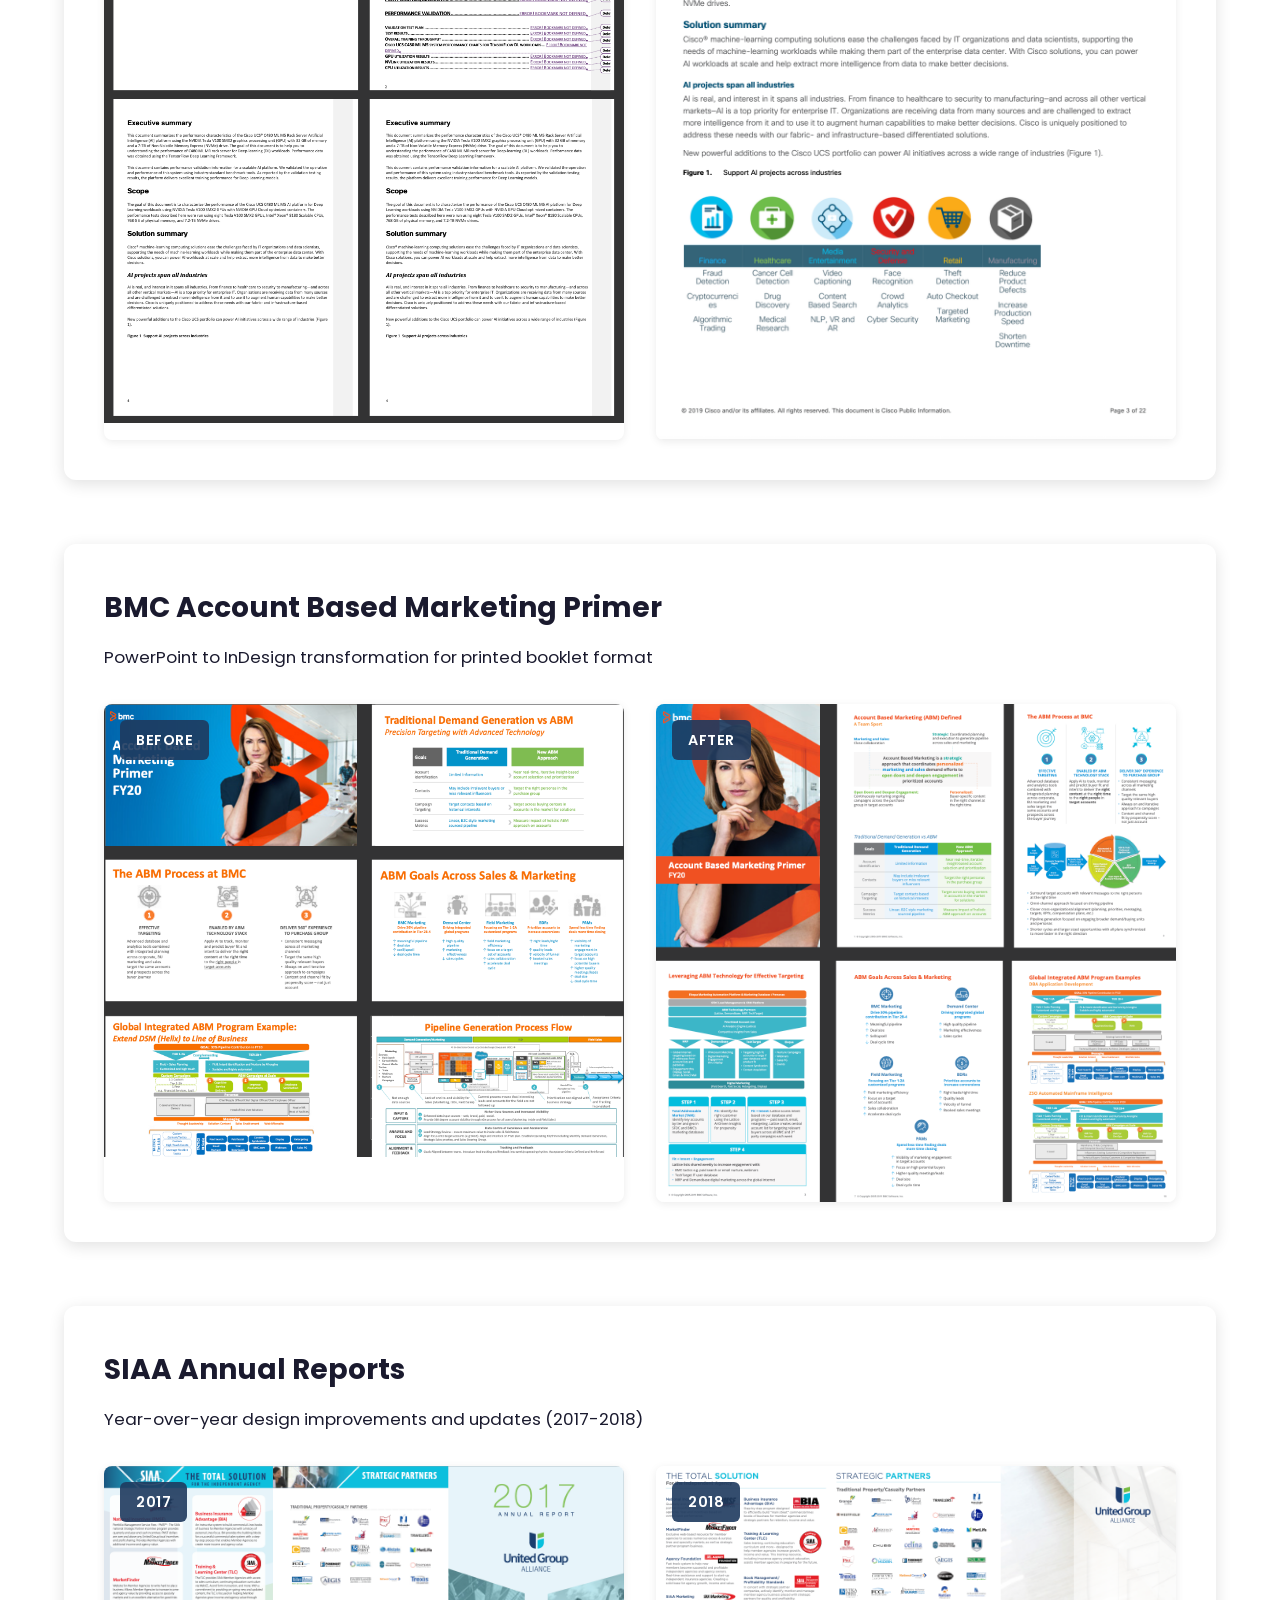
==== commit 9af0b1e1: "Add Featured Work section for immediate portfolio visibility - Create featured work grid with 9 cura" ====
--- a/index.html
+++ b/index.html
@@ -85,6 +85,92 @@
         </div>
     </header>
 
+    <!-- Featured Work Section -->
+    <section id="featured" class="featured-section">
+        <div class="container">
+            <h2>Featured Work</h2>
+            <p class="section-intro">A curated selection of my best design work</p>
+
+            <div class="featured-grid">
+                <a href="#event-design" class="featured-item">
+                    <img src="images/event-design/sinet-cover.jpg" alt="SINET Showcase 2016" class="featured-image" onerror="this.parentElement.classList.add('no-image')">
+                    <div class="featured-overlay">
+                        <h3>Event Design</h3>
+                        <p>SINET Showcase Program</p>
+                    </div>
+                </a>
+
+                <a href="#production" class="featured-item">
+                    <img src="images/production/adobe-forms-maturity-model.jpg" alt="Adobe Forms Guide" class="featured-image" onerror="this.parentElement.classList.add('no-image')">
+                    <div class="featured-overlay">
+                        <h3>Production & Design</h3>
+                        <p>Adobe Digital Maturity Model</p>
+                    </div>
+                </a>
+
+                <a href="#interactive" class="featured-item">
+                    <img src="images/interactive-pdfs/juniper-automation-matrix.jpg" alt="Interactive PDF" class="featured-image" onerror="this.parentElement.classList.add('no-image')">
+                    <div class="featured-overlay">
+                        <h3>Interactive PDFs</h3>
+                        <p>Juniper Automation Matrix</p>
+                    </div>
+                </a>
+
+                <a href="#before-after" class="featured-item">
+                    <img src="images/before-after/cisco-ucs-after.jpg" alt="Before & After" class="featured-image" onerror="this.parentElement.classList.add('no-image')">
+                    <div class="featured-overlay">
+                        <h3>Before & After</h3>
+                        <p>Document Transformations</p>
+                    </div>
+                </a>
+
+                <a href="#posters" class="featured-item">
+                    <img src="images/posters/cisco-cybersecurity.jpg" alt="Poster Design" class="featured-image" onerror="this.parentElement.classList.add('no-image')">
+                    <div class="featured-overlay">
+                        <h3>Poster Design</h3>
+                        <p>Cisco Cybersecurity</p>
+                    </div>
+                </a>
+
+                <a href="#digital" class="featured-item">
+                    <img src="images/digital-marketing/webex-day-in-life.jpg" alt="Infographic" class="featured-image" onerror="this.parentElement.classList.add('no-image')">
+                    <div class="featured-overlay">
+                        <h3>Digital Marketing</h3>
+                        <p>Webex Teams Infographic</p>
+                    </div>
+                </a>
+
+                <a href="#firefly" class="featured-item">
+                    <img src="images/firefly/firefly-1.jpg" alt="Adobe Firefly" class="featured-image" onerror="this.parentElement.classList.add('no-image')">
+                    <div class="featured-overlay">
+                        <h3>Adobe Firefly</h3>
+                        <p>AI-Generated Design</p>
+                    </div>
+                </a>
+
+                <a href="#interactive" class="featured-item">
+                    <img src="images/interactive-pdfs/cisco-telepresence-guide.jpg" alt="User Guide" class="featured-image" onerror="this.parentElement.classList.add('no-image')">
+                    <div class="featured-overlay">
+                        <h3>User Guides</h3>
+                        <p>Cisco TelePresence</p>
+                    </div>
+                </a>
+
+                <a href="#pet-photography" class="featured-item">
+                    <img src="images/pet-photography/pet-1.jpg" alt="Photography" class="featured-image" onerror="this.parentElement.classList.add('no-image')">
+                    <div class="featured-overlay">
+                        <h3>Photography</h3>
+                        <p>Creative Portfolio</p>
+                    </div>
+                </a>
+            </div>
+
+            <div class="featured-cta">
+                <a href="#about" class="btn-view-all">Explore Full Portfolio Below ↓</a>
+            </div>
+        </div>
+    </section>
+
     <!-- About Section -->
     <section id="about" class="about-section">
         <div class="container">
--- a/style.css
+++ b/style.css
@@ -367,6 +367,143 @@
     padding: 6rem 24px;
 }
 
+/* ========================================
+   FEATURED WORK SECTION
+   ======================================== */
+
+.featured-section {
+    padding: 6rem 24px;
+    background: linear-gradient(135deg, #fdfbf7 0%, var(--cream) 100%);
+}
+
+.featured-grid {
+    display: grid;
+    grid-template-columns: repeat(auto-fit, minmax(320px, 1fr));
+    gap: 2rem;
+    margin: 3rem 0;
+}
+
+.featured-item {
+    position: relative;
+    overflow: hidden;
+    border-radius: 12px;
+    aspect-ratio: 4/3;
+    box-shadow: var(--shadow-md);
+    transition: var(--transition);
+    text-decoration: none;
+    display: block;
+    background: var(--light-gray);
+}
+
+.featured-item.no-image {
+    background: linear-gradient(135deg, var(--light-gray) 0%, var(--cream) 100%);
+    display: flex;
+    align-items: center;
+    justify-content: center;
+}
+
+.featured-item.no-image::before {
+    content: '📷';
+    font-size: 4rem;
+    opacity: 0.3;
+    position: absolute;
+    top: 50%;
+    left: 50%;
+    transform: translate(-50%, -50%);
+}
+
+.featured-item:hover {
+    transform: translateY(-8px);
+    box-shadow: var(--shadow-xl);
+}
+
+.featured-image {
+    width: 100%;
+    height: 100%;
+    object-fit: cover;
+    display: block;
+    transition: var(--transition);
+}
+
+.featured-item:hover .featured-image {
+    transform: scale(1.05);
+}
+
+.featured-overlay {
+    position: absolute;
+    bottom: 0;
+    left: 0;
+    right: 0;
+    background: linear-gradient(to top, rgba(26, 26, 46, 0.95) 0%, rgba(26, 26, 46, 0.7) 70%, transparent 100%);
+    color: var(--white);
+    padding: 2rem 1.5rem 1.5rem;
+    transform: translateY(0);
+    transition: var(--transition);
+}
+
+.featured-item:hover .featured-overlay {
+    background: linear-gradient(to top, rgba(26, 26, 46, 0.98) 0%, rgba(26, 26, 46, 0.85) 70%, transparent 100%);
+}
+
+.featured-overlay h3 {
+    font-family: var(--font-display);
+    font-size: 1.5rem;
+    font-weight: 600;
+    margin: 0 0 0.5rem 0;
+    color: var(--white);
+}
+
+.featured-overlay p {
+    font-size: 0.95rem;
+    margin: 0;
+    opacity: 0.9;
+}
+
+.featured-cta {
+    text-align: center;
+    margin-top: 3rem;
+}
+
+.btn-view-all {
+    display: inline-flex;
+    align-items: center;
+    gap: 0.75rem;
+    padding: 1.25rem 3rem;
+    background: linear-gradient(135deg, var(--accent) 0%, var(--primary) 100%);
+    color: var(--white);
+    text-decoration: none;
+    border-radius: 50px;
+    font-weight: 600;
+    font-size: 1.1rem;
+    box-shadow: var(--shadow-md);
+    transition: var(--transition);
+    border: 2px solid transparent;
+}
+
+.btn-view-all:hover {
+    transform: translateY(-3px);
+    box-shadow: var(--shadow-lg);
+    background: linear-gradient(135deg, var(--primary) 0%, var(--accent) 100%);
+    border-color: rgba(255, 255, 255, 0.1);
+}
+
+@media (max-width: 768px) {
+    .featured-grid {
+        grid-template-columns: 1fr;
+        gap: 1.5rem;
+    }
+
+    .featured-overlay h3 {
+        font-size: 1.25rem;
+    }
+
+    .btn-view-all {
+        width: 100%;
+        justify-content: center;
+        padding: 1rem 2rem;
+    }
+}
+
 .portfolio-section.alt-bg {
     background-color: var(--white);
 }
@@ -1346,6 +1483,84 @@
 }
 
 /* ========================================
+   PDF LIGHTBOX
+   ======================================== */
+
+.pdf-lightbox {
+    display: none;
+    position: fixed;
+    top: 0;
+    left: 0;
+    width: 100%;
+    height: 100%;
+    background: rgba(0, 0, 0, 0.95);
+    z-index: 10000;
+    justify-content: center;
+    align-items: center;
+    animation: fadeIn 0.3s ease;
+}
+
+.pdf-lightbox.active {
+    display: flex;
+}
+
+.pdf-lightbox-content {
+    position: relative;
+    width: 90%;
+    height: 90%;
+    max-width: 1200px;
+    animation: zoomIn 0.3s ease;
+}
+
+.pdf-lightbox-content iframe {
+    width: 100%;
+    height: 100%;
+    border: none;
+    border-radius: 8px;
+    box-shadow: 0 20px 60px rgba(0, 0, 0, 0.5);
+    background: var(--white);
+}
+
+.pdf-lightbox-close {
+    position: absolute;
+    top: -50px;
+    right: 0;
+    background: rgba(255, 255, 255, 0.1);
+    border: 2px solid rgba(255, 255, 255, 0.3);
+    color: var(--white);
+    font-size: 2rem;
+    width: 50px;
+    height: 50px;
+    border-radius: 50%;
+    cursor: pointer;
+    display: flex;
+    align-items: center;
+    justify-content: center;
+    transition: var(--transition);
+    font-weight: 300;
+}
+
+.pdf-lightbox-close:hover {
+    background: rgba(255, 255, 255, 0.2);
+    transform: rotate(90deg);
+}
+
+@media (max-width: 768px) {
+    .pdf-lightbox-content {
+        width: 95%;
+        height: 85%;
+    }
+
+    .pdf-lightbox-close {
+        top: 10px;
+        right: 10px;
+        width: 44px;
+        height: 44px;
+        font-size: 1.5rem;
+    }
+}
+
+/* ========================================
    SCROLL ANIMATIONS
    ======================================== */
 
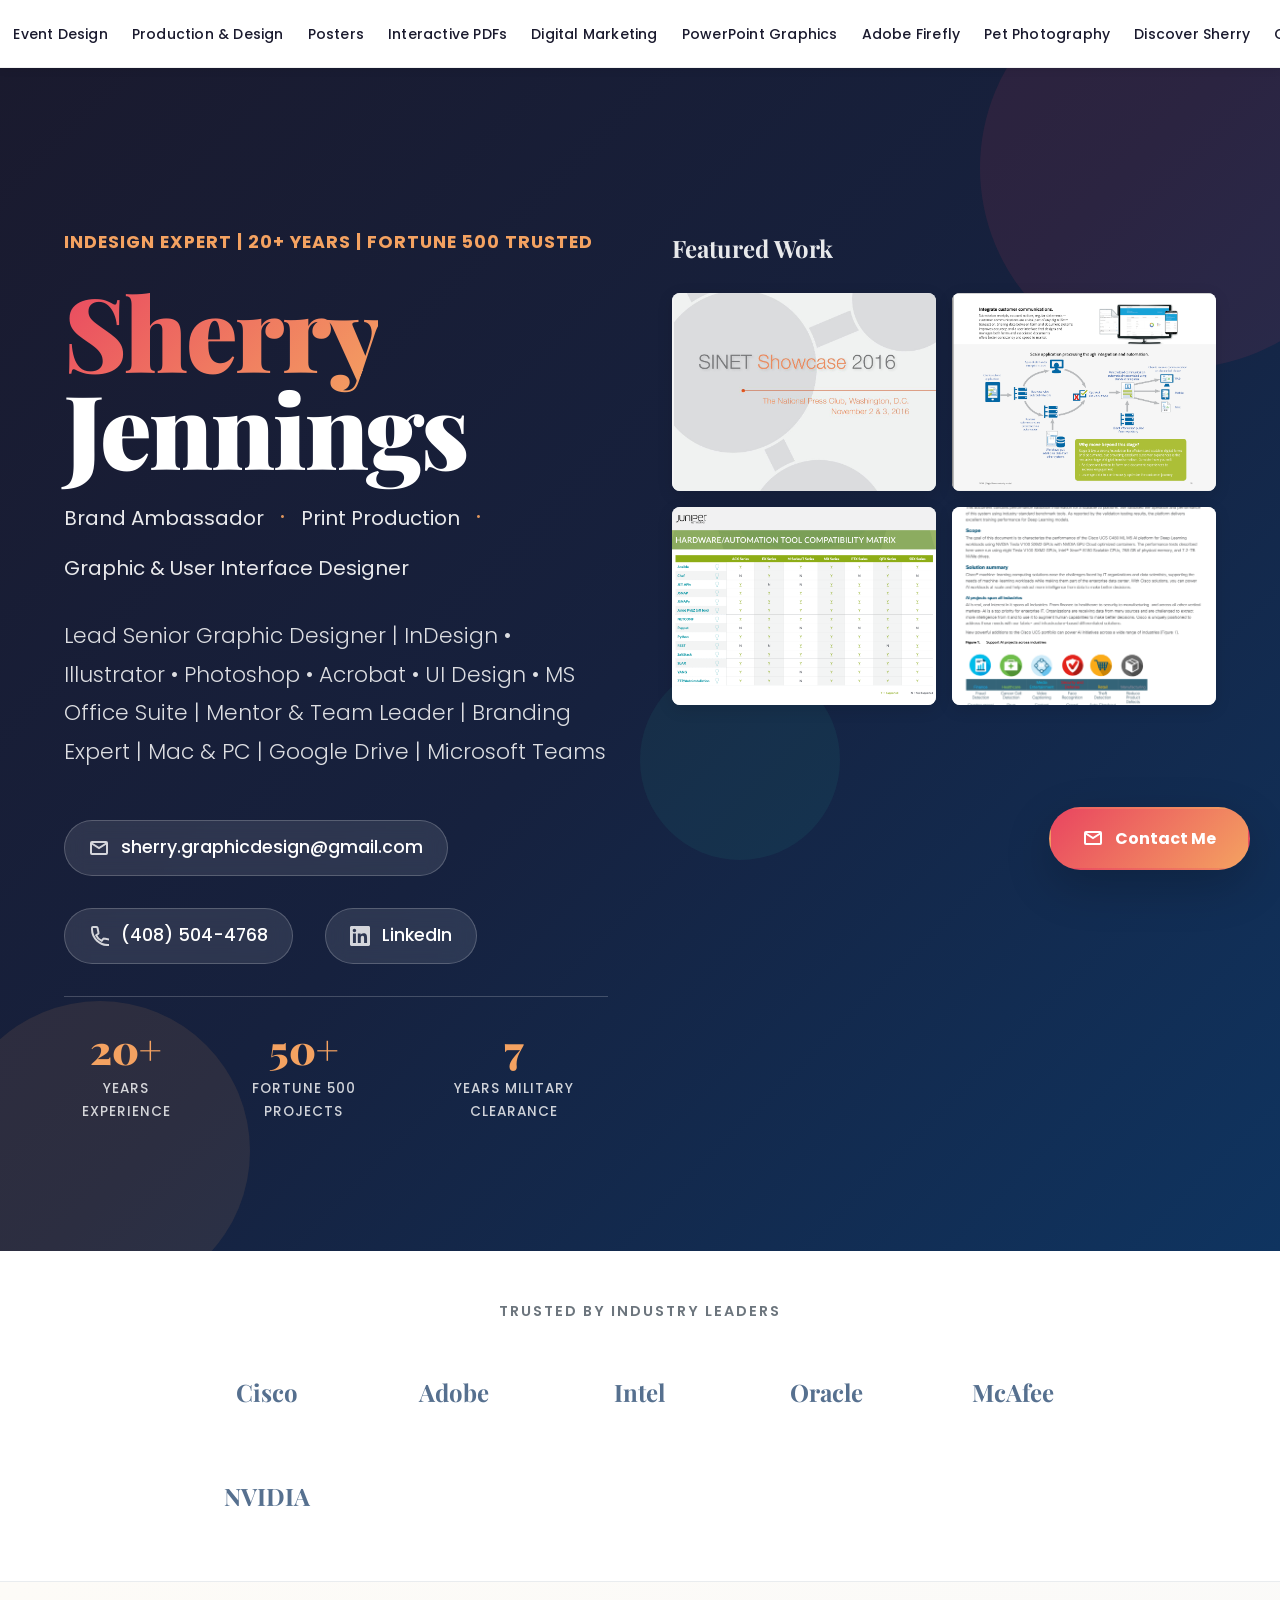
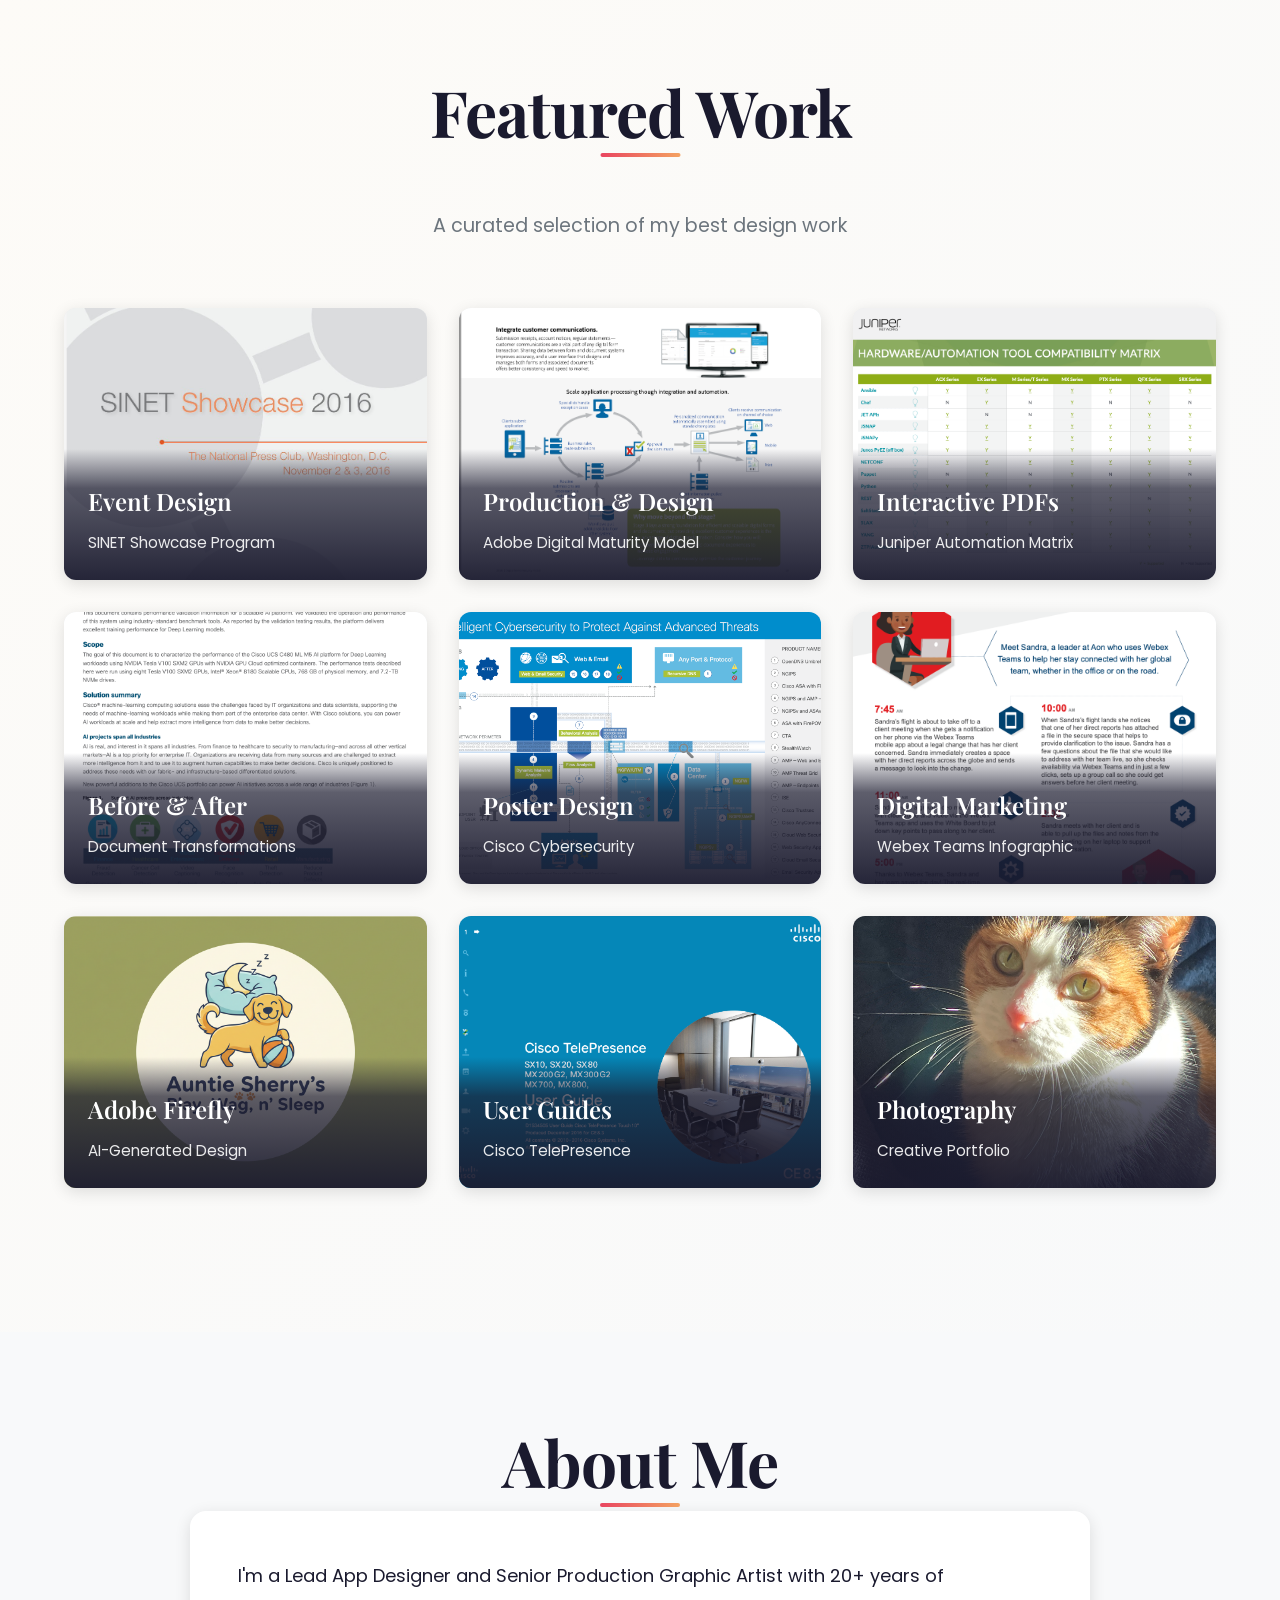
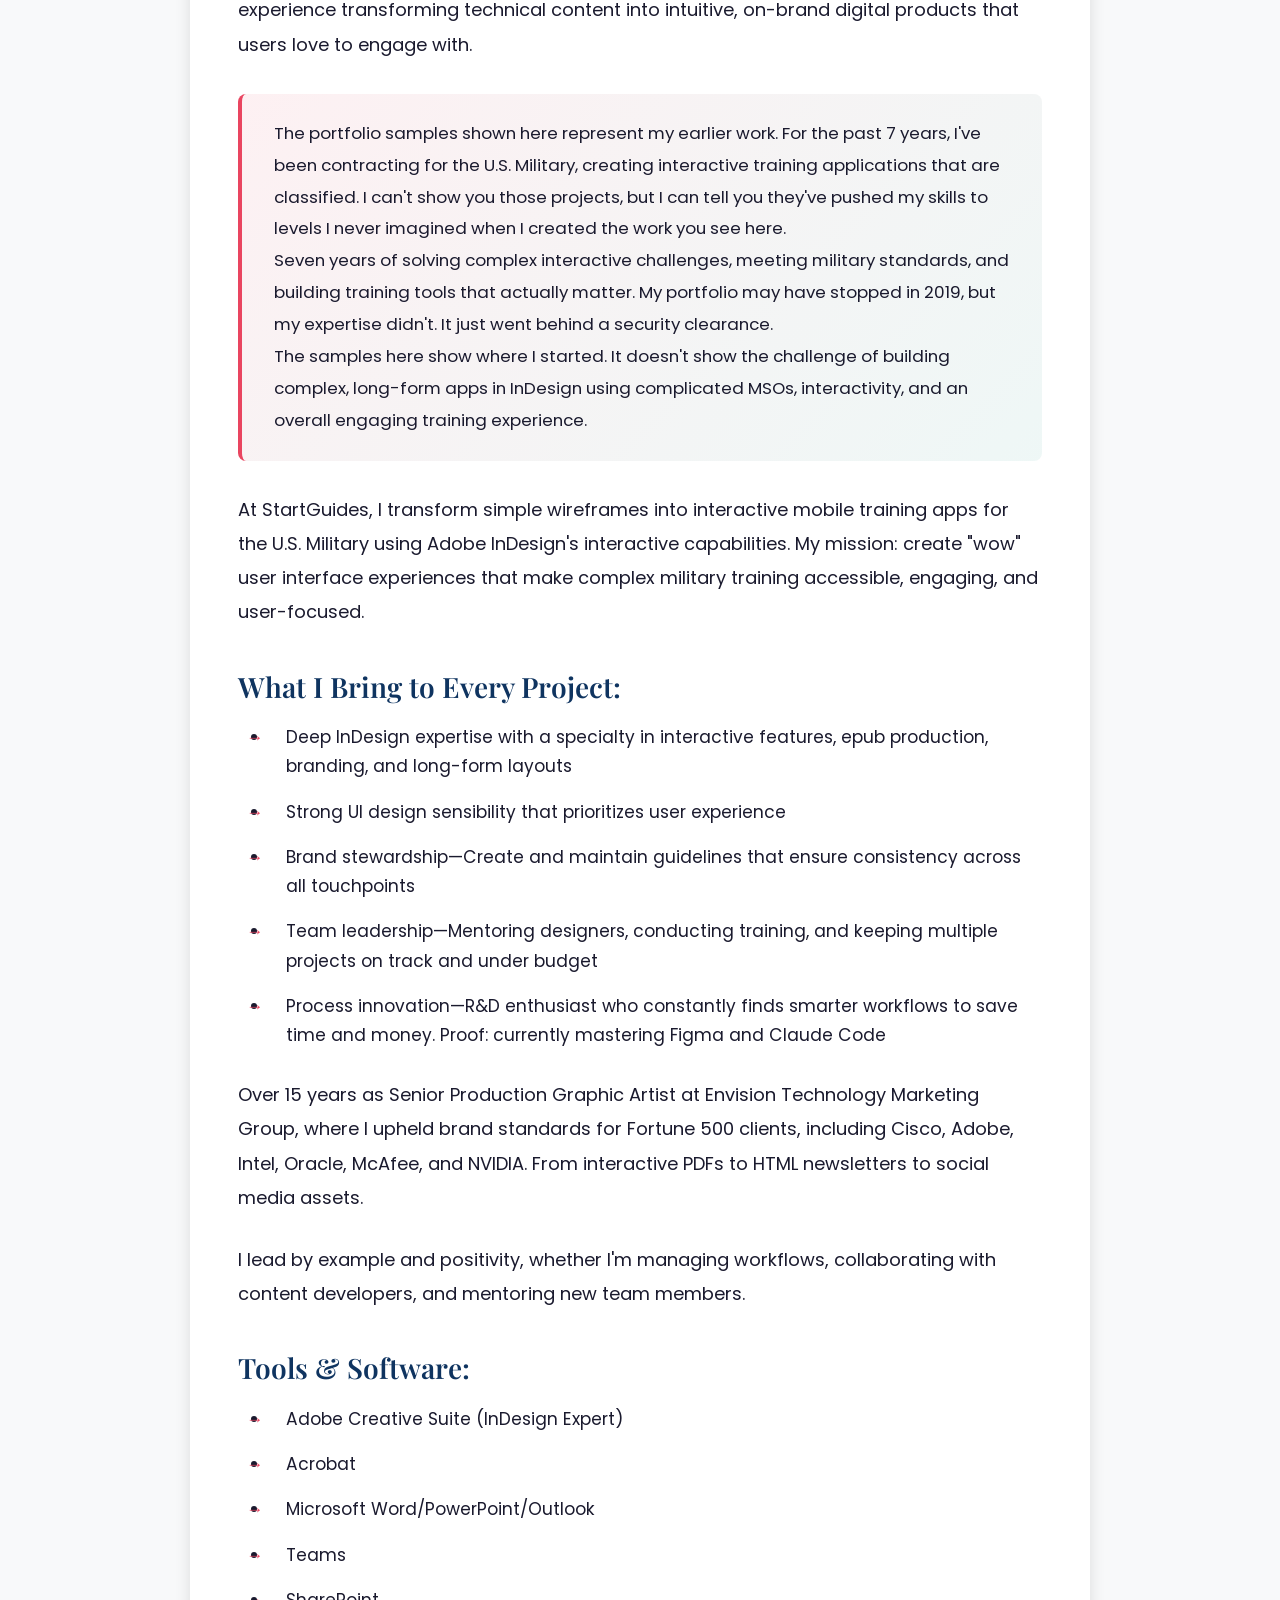
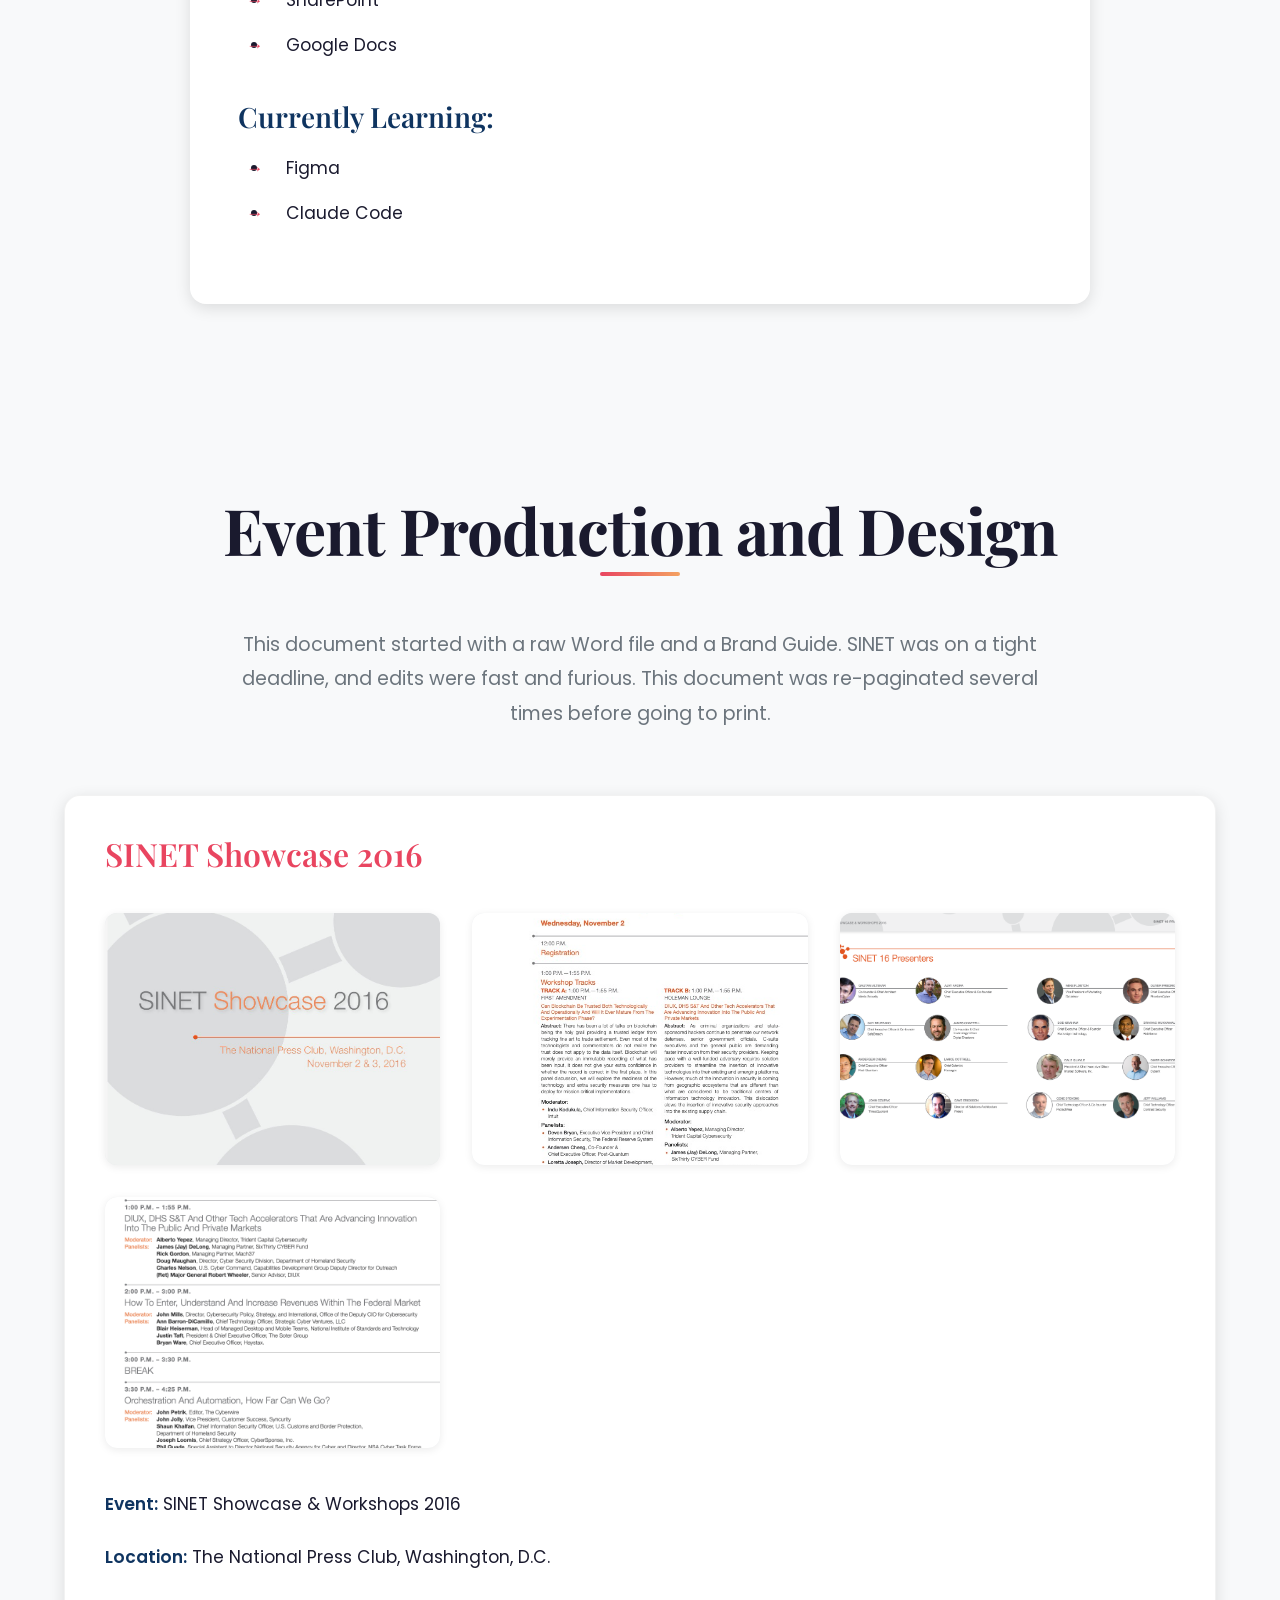
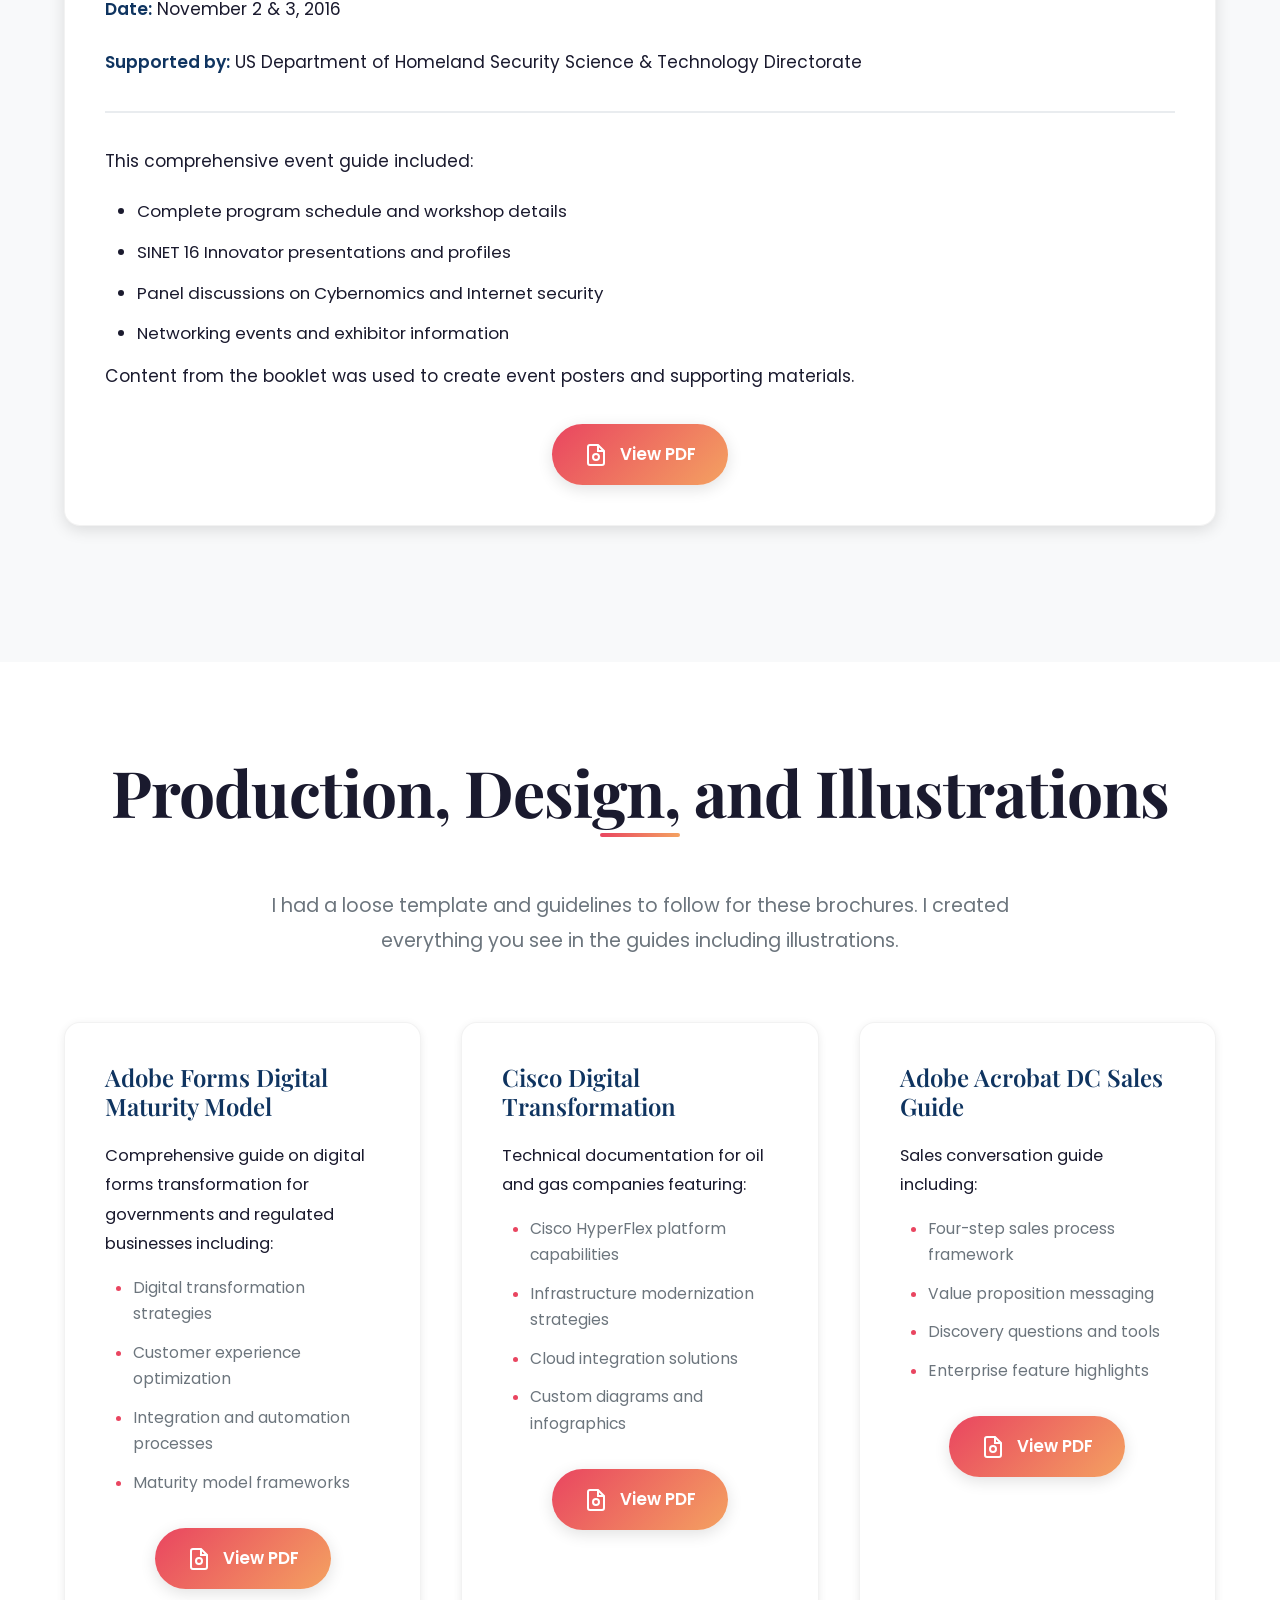
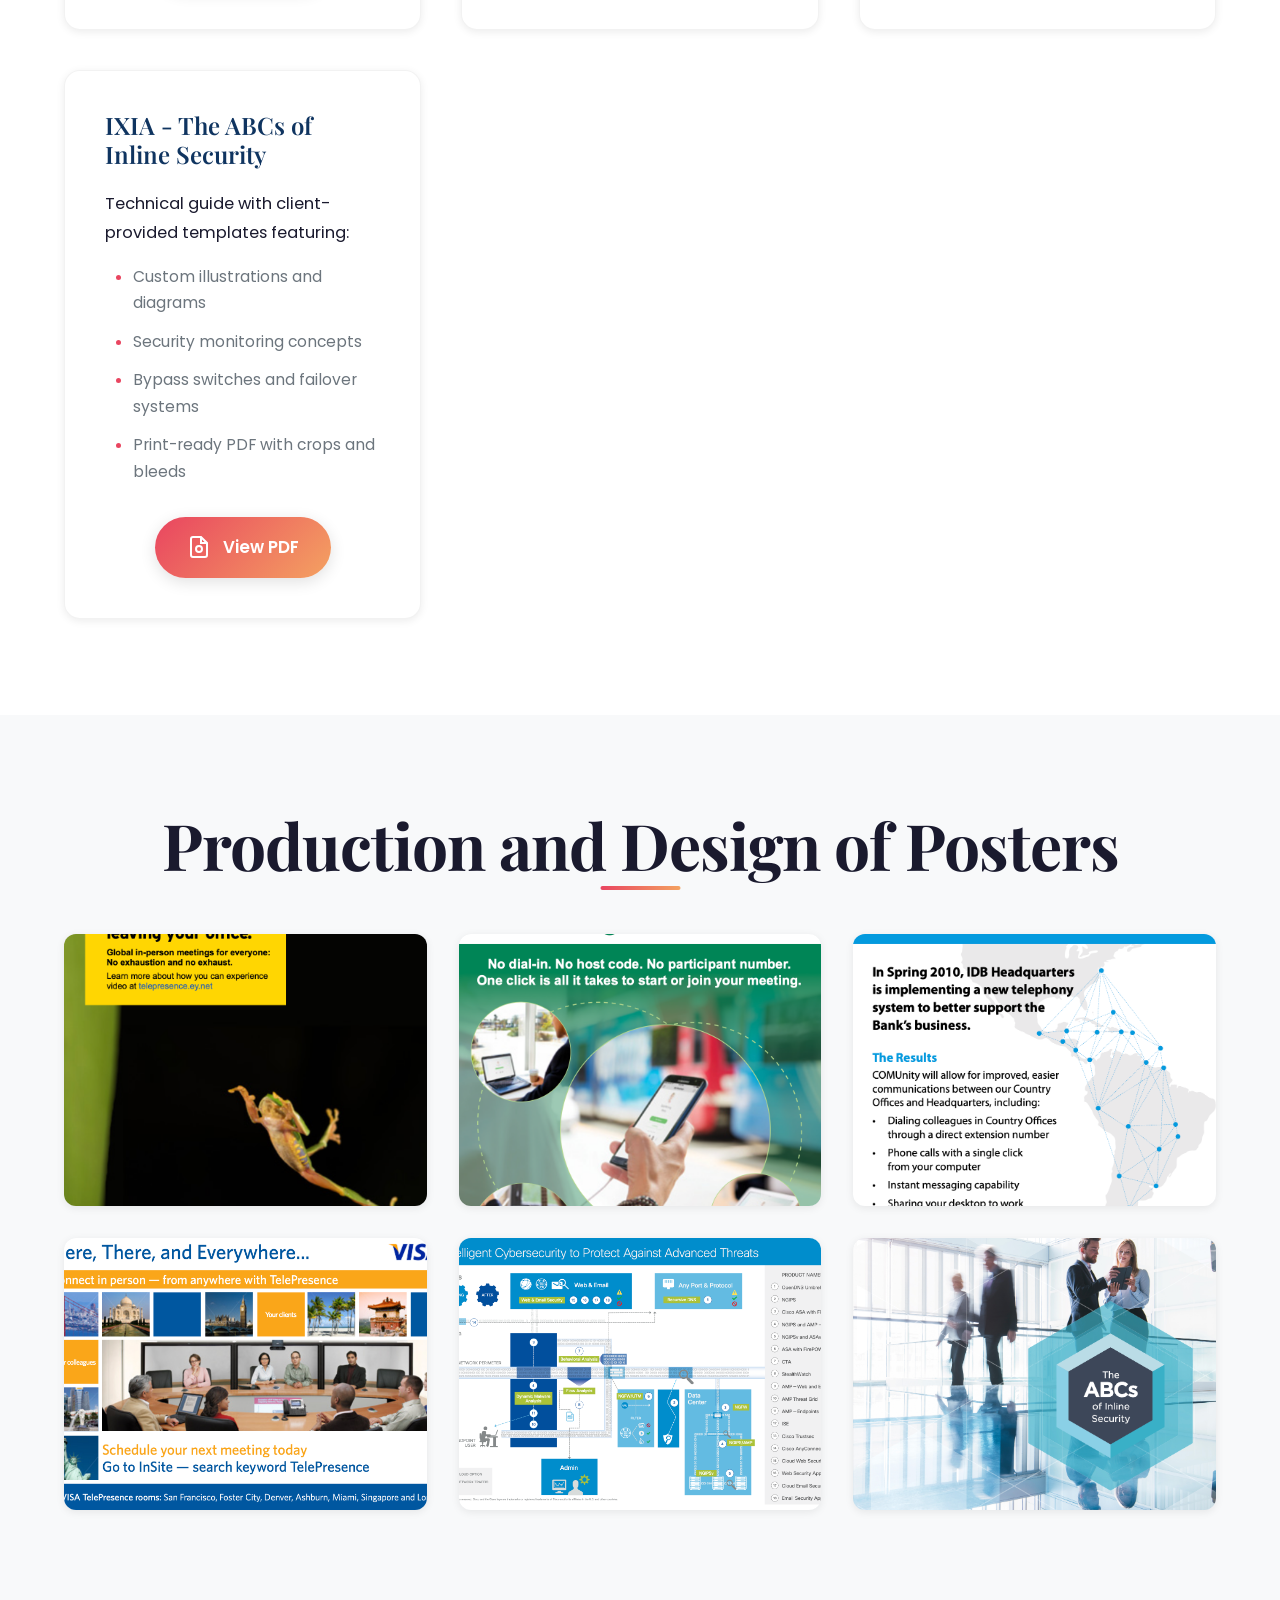
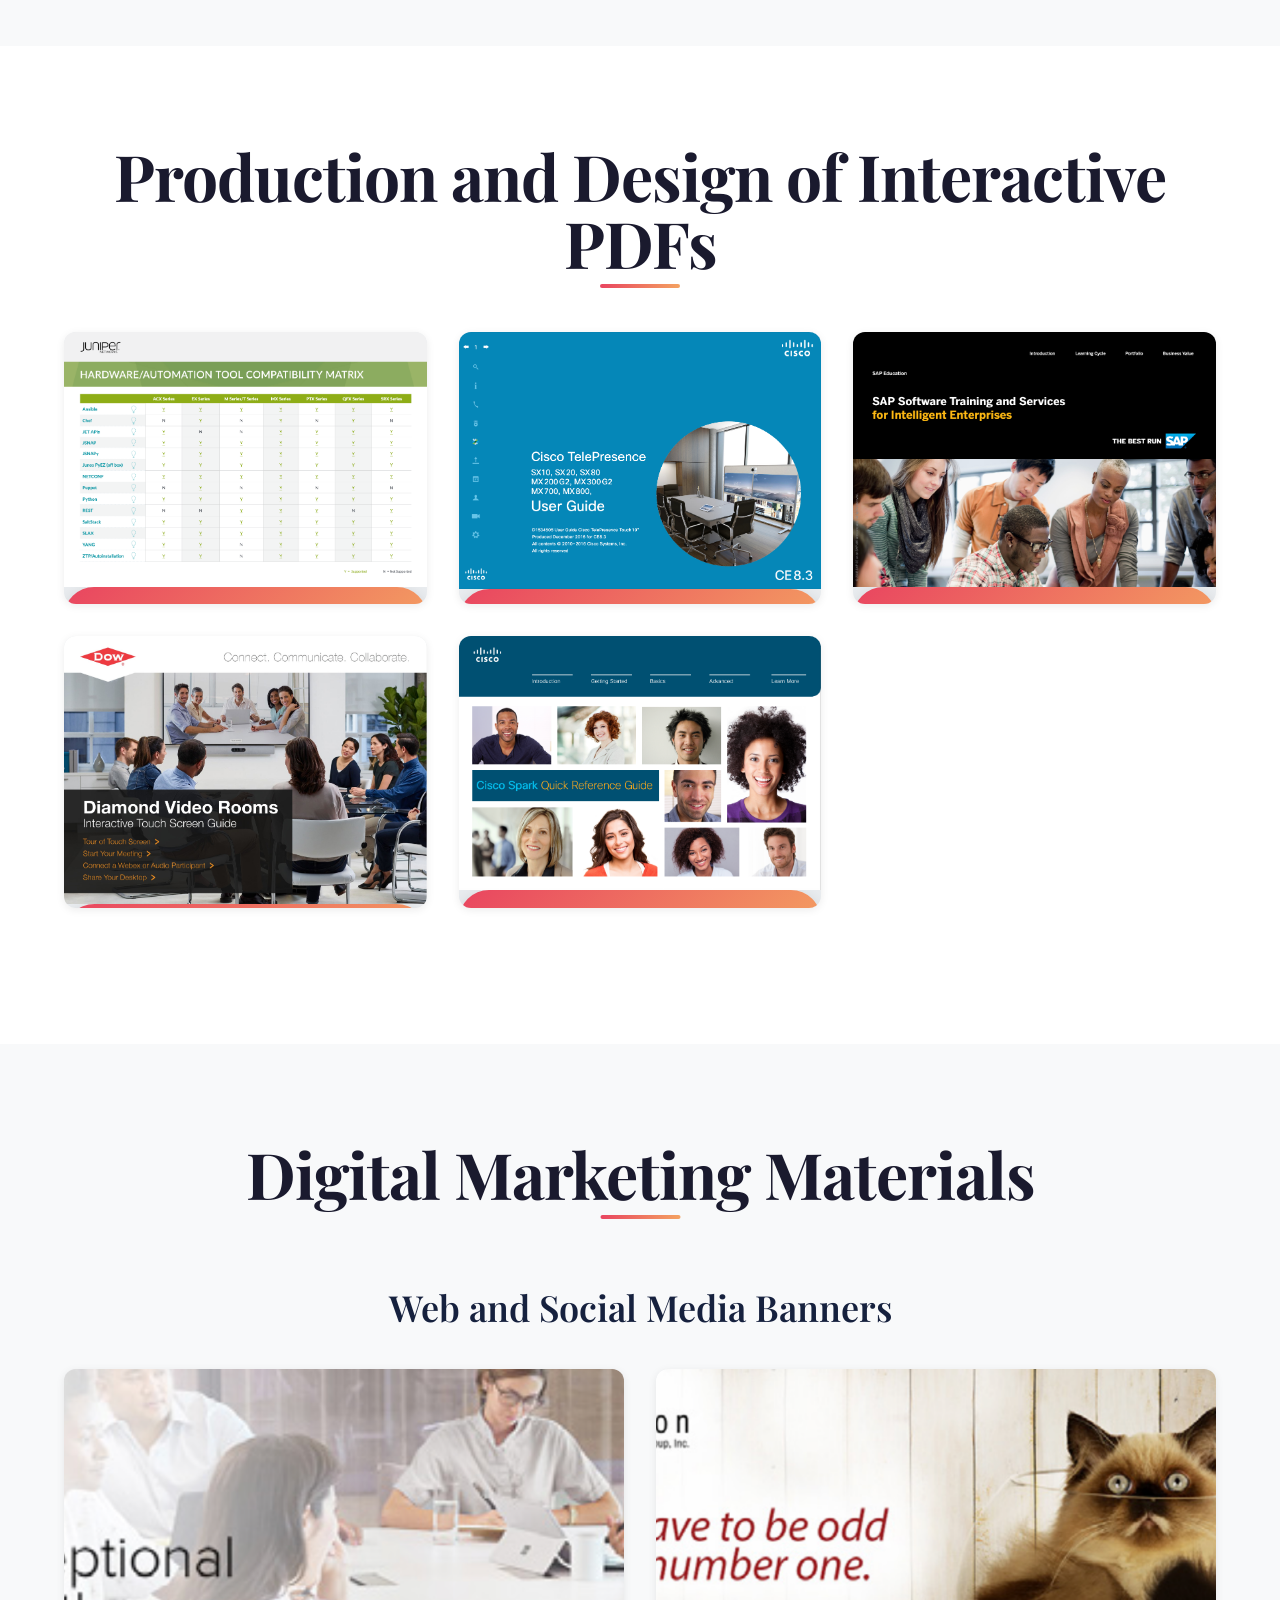
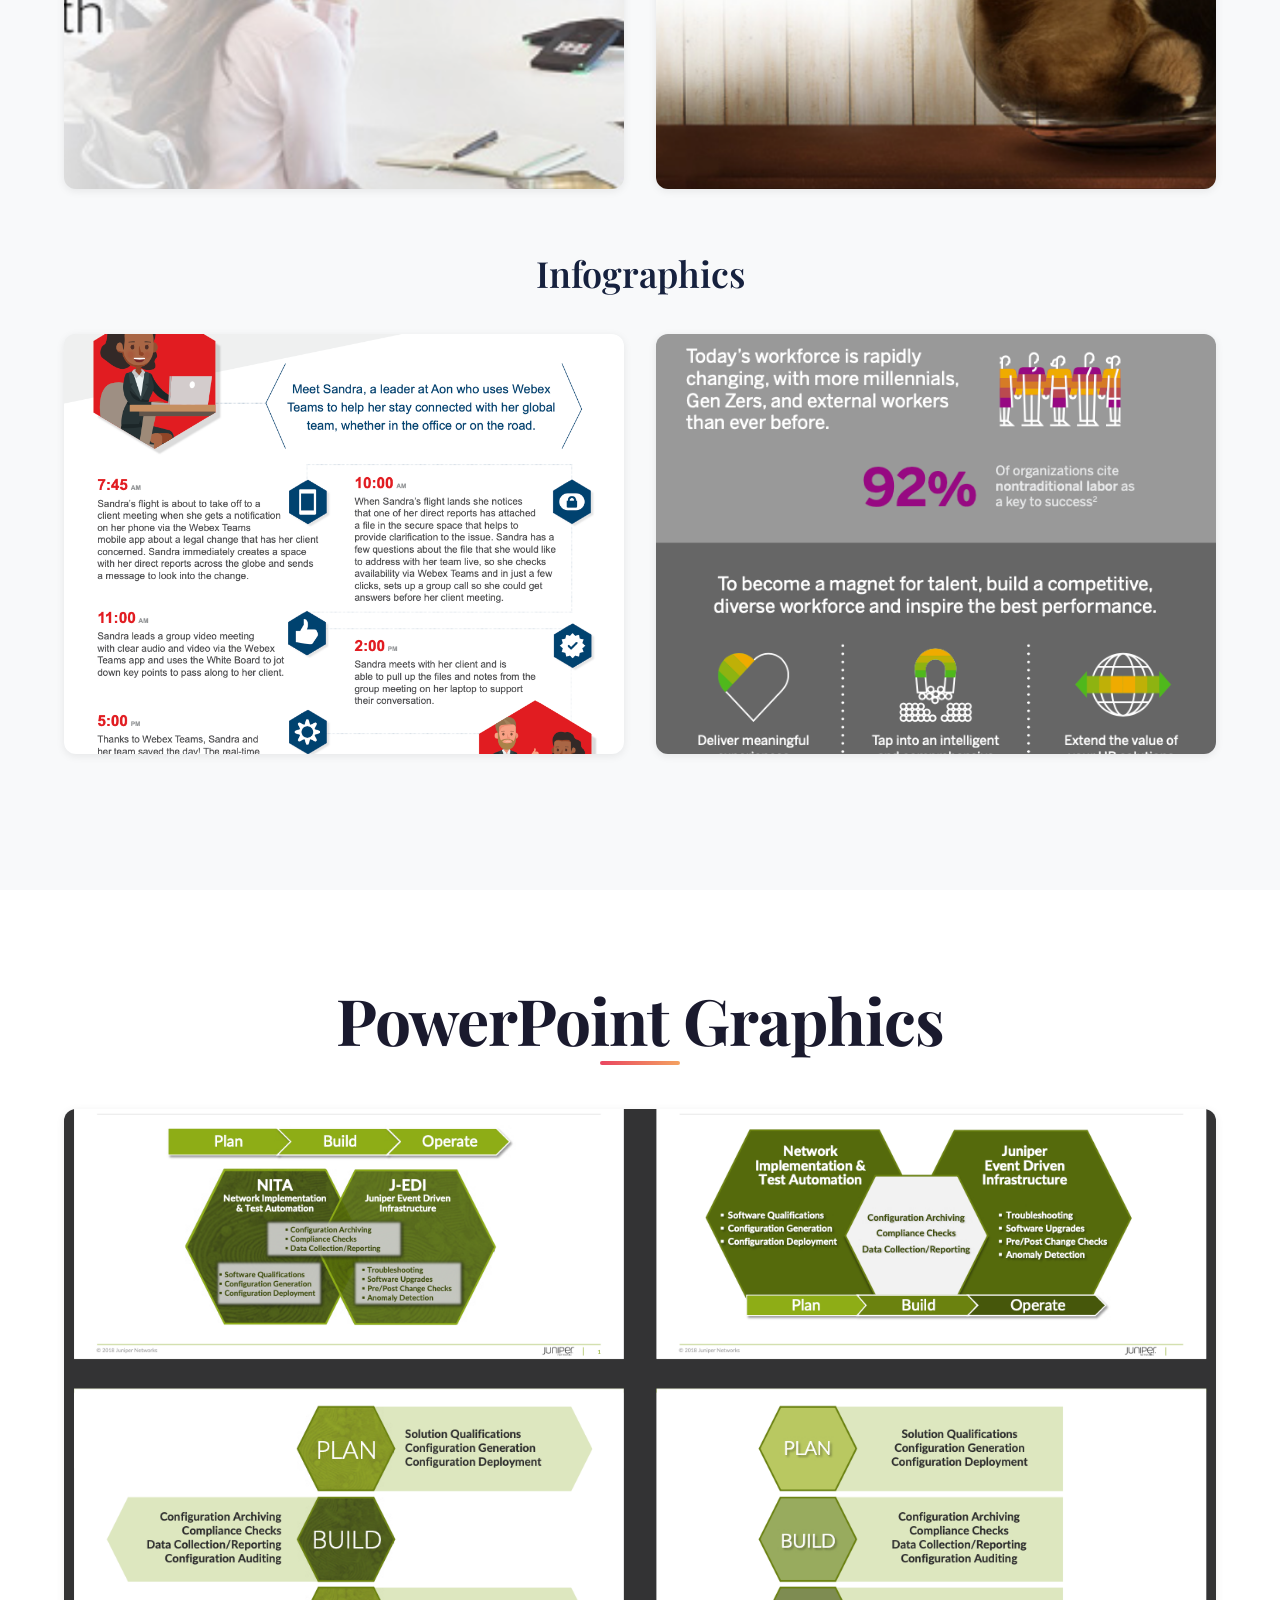
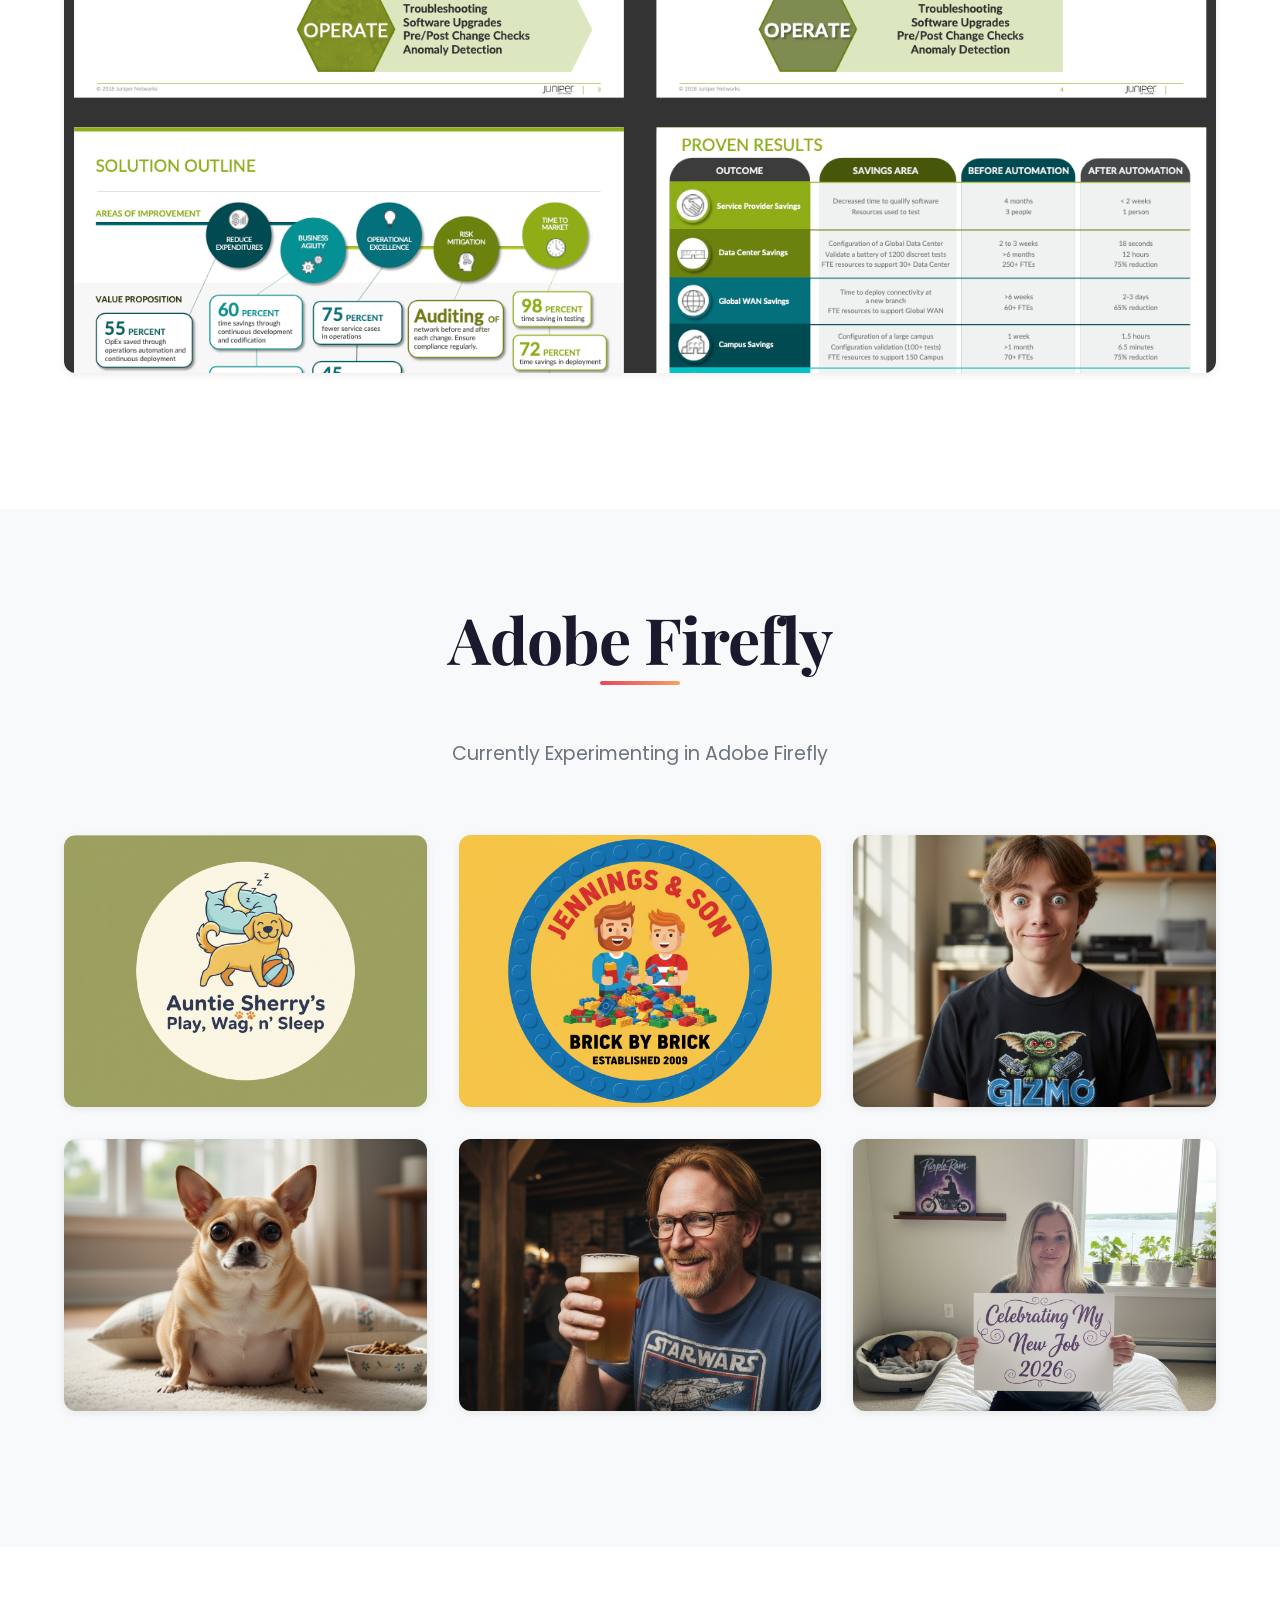
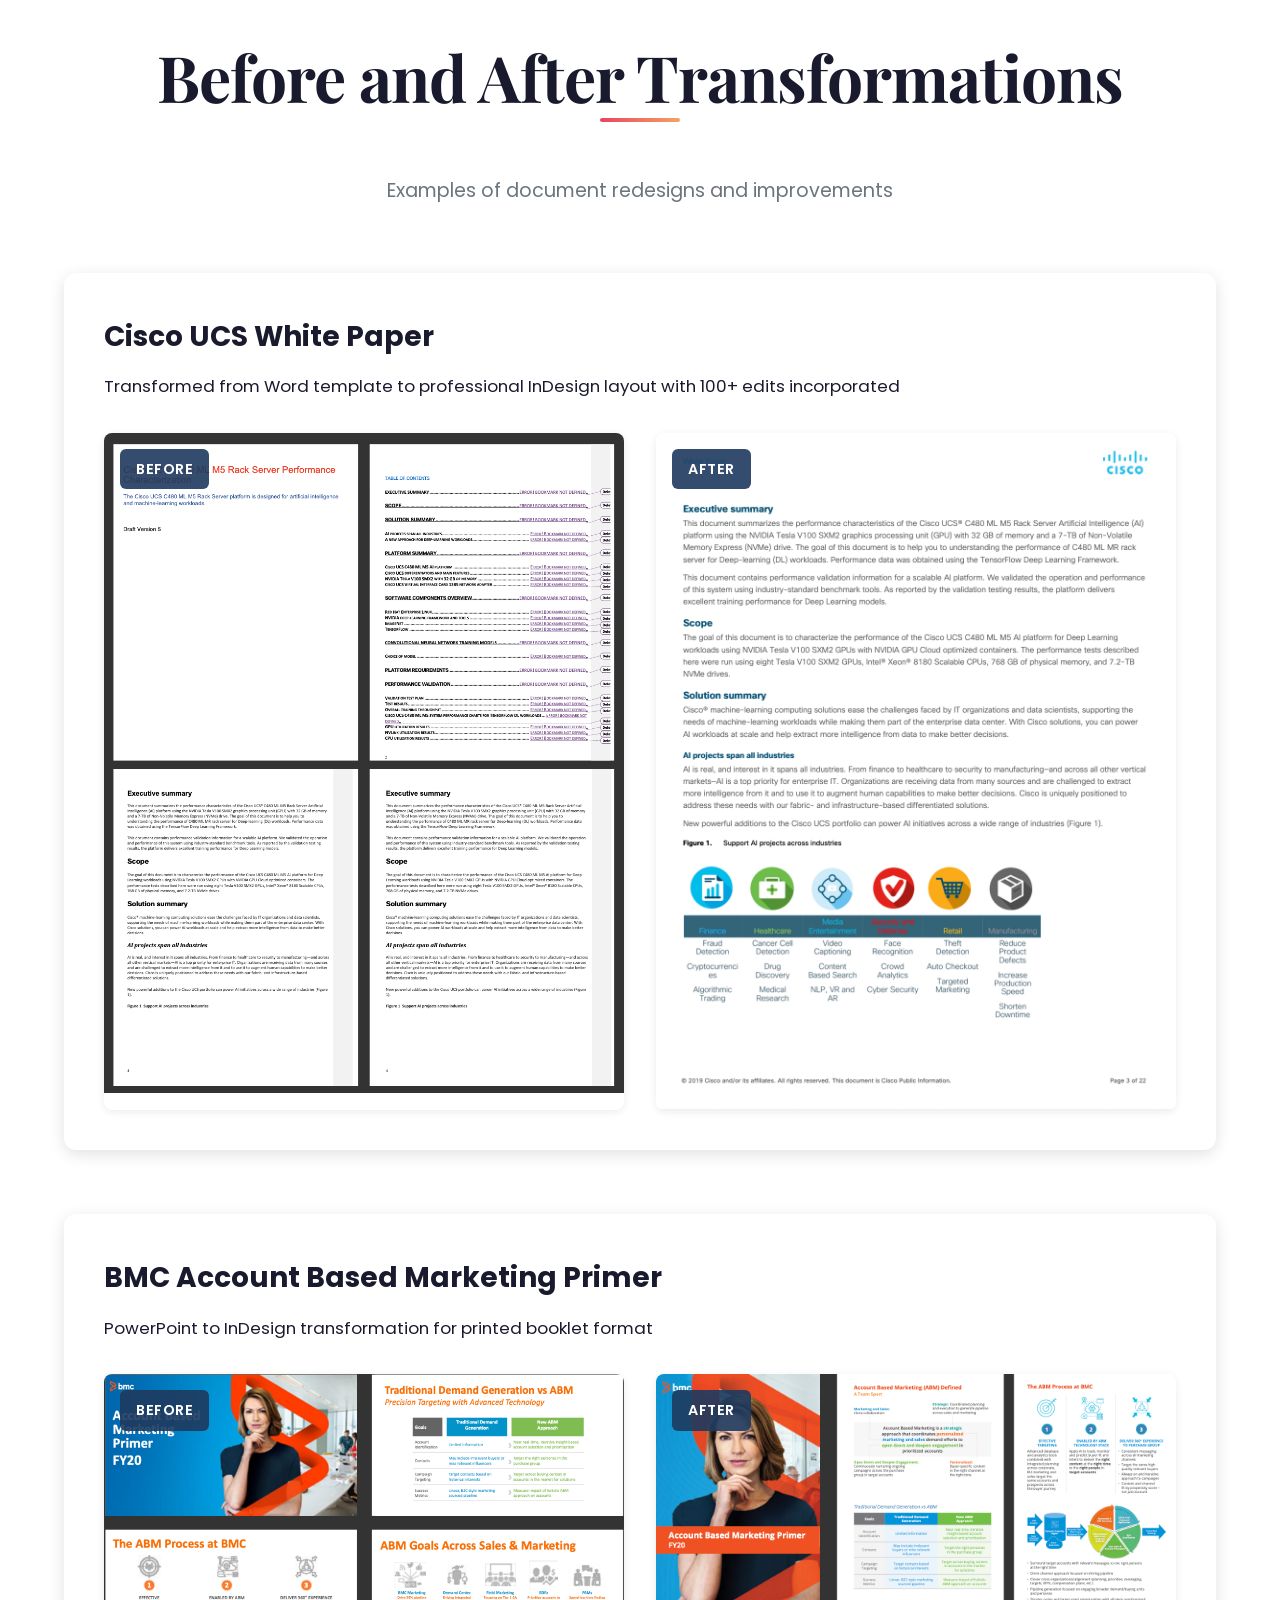
==== commit 8158144c: "Updates SEPT Updates after layoff" ====
--- a/index.html
+++ b/index.html
@@ -46,7 +46,7 @@
         <div class="container">
             <div class="hero-content">
                 <div class="hero-text">
-                    <div class="hero-label">Portfolio</div>
+                    <div class="hero-value-prop">InDesign Expert | 20+ Years | Fortune 500 Trusted</div>
                     <h1><span class="highlight">Sherry</span> Jennings</h1>
                 <div class="title-stack">
                     <span class="title-item">Brand Ambassador</span>
@@ -77,13 +77,56 @@
                         LinkedIn
                     </a>
                 </div>
-                </div>
-                <div class="hero-photo">
-                    <img src="images/sherry-profile.jpg" alt="Sherry Jennings" class="profile-photo">
+                <div class="hero-stats">
+                    <div class="stat-item">
+                        <div class="stat-number">20+</div>
+                        <div class="stat-label">Years Experience</div>
+                    </div>
+                    <div class="stat-item">
+                        <div class="stat-number">50+</div>
+                        <div class="stat-label">Fortune 500 Projects</div>
+                    </div>
+                    <div class="stat-item">
+                        <div class="stat-number">7</div>
+                        <div class="stat-label">Years Military Clearance</div>
+                    </div>
+                </div>
+                </div>
+                <div class="hero-featured">
+                    <h3>Featured Work</h3>
+                    <div class="hero-featured-grid">
+                        <a href="#event-design" class="hero-featured-item">
+                            <img src="images/event-design/sinet-cover.jpg" alt="Event Design" onerror="this.parentElement.classList.add('no-image')">
+                        </a>
+                        <a href="#production" class="hero-featured-item">
+                            <img src="images/production/adobe-forms-maturity-model.jpg" alt="Production" onerror="this.parentElement.classList.add('no-image')">
+                        </a>
+                        <a href="#interactive" class="hero-featured-item">
+                            <img src="images/interactive-pdfs/juniper-automation-matrix.jpg" alt="Interactive PDFs" onerror="this.parentElement.classList.add('no-image')">
+                        </a>
+                        <a href="#before-after" class="hero-featured-item">
+                            <img src="images/before-after/cisco-ucs-after.jpg" alt="Before & After" onerror="this.parentElement.classList.add('no-image')">
+                        </a>
+                    </div>
                 </div>
             </div>
         </div>
     </header>
+
+    <!-- Client Logos Section -->
+    <section class="clients-section">
+        <div class="container">
+            <p class="clients-label">Trusted by Industry Leaders</p>
+            <div class="clients-grid">
+                <div class="client-logo">Cisco</div>
+                <div class="client-logo">Adobe</div>
+                <div class="client-logo">Intel</div>
+                <div class="client-logo">Oracle</div>
+                <div class="client-logo">McAfee</div>
+                <div class="client-logo">NVIDIA</div>
+            </div>
+        </div>
+    </section>
 
     <!-- Featured Work Section -->
     <section id="featured" class="featured-section">
@@ -163,10 +206,6 @@
                         <p>Creative Portfolio</p>
                     </div>
                 </a>
-            </div>
-
-            <div class="featured-cta">
-                <a href="#about" class="btn-view-all">Explore Full Portfolio Below ↓</a>
             </div>
         </div>
     </section>
@@ -699,13 +738,6 @@
                             Connect on LinkedIn
                         </a>
 
-                        <a href="https://www.etsy.com/shop/SherryShards" target="_blank" class="social-btn etsy-btn">
-                            <svg width="24" height="24" viewBox="0 0 24 24" fill="currentColor">
-                                <path d="M7.9 6.8H10v10.5H7.9zm4.3 0h5.9v1.7h-4.2v3h3.8v1.8h-3.8v3.1H18V18h-5.9V6.8zm8.8-4.3v19H3V2.5h17zm-1.7 1.7H4.7v15.7h14.6V4.2z"/>
-                            </svg>
-                            Visit My Etsy Shop
-                        </a>
-
                         <a href="https://www.instagram.com/tatertot_the_naked_chiweenie/" target="_blank" class="social-btn instagram-btn">
                             <svg width="24" height="24" viewBox="0 0 24 24" fill="none" stroke="currentColor" stroke-width="2">
                                 <rect x="2" y="2" width="20" height="20" rx="5" ry="5"/>
@@ -740,6 +772,15 @@
         </div>
     </footer>
 
+    <!-- Sticky Contact Button -->
+    <a href="#contact" class="sticky-contact-btn">
+        <svg width="20" height="20" viewBox="0 0 20 20" fill="none">
+            <path d="M3 4h14a1 1 0 0 1 1 1v10a1 1 0 0 1-1 1H3a1 1 0 0 1-1-1V5a1 1 0 0 1 1-1z" stroke="currentColor" stroke-width="2"/>
+            <path d="M2 5l8 5 8-5" stroke="currentColor" stroke-width="2"/>
+        </svg>
+        Contact Me
+    </a>
+
     <script src="script.js"></script>
 </body>
 </html>
--- a/style.css
+++ b/style.css
@@ -242,47 +242,87 @@
 .hero-content {
     position: relative;
     z-index: 2;
-    max-width: 1100px;
+    max-width: 1400px;
+    display: grid;
+    grid-template-columns: 1fr 1fr;
+    align-items: start;
+    gap: 4rem;
+}
+
+.hero-text {
+    flex: 1;
+}
+
+.hero-featured h3 {
+    font-family: var(--font-display);
+    font-size: 1.5rem;
+    color: var(--white);
+    margin-bottom: 1.5rem;
+    opacity: 0.9;
+}
+
+.hero-featured-grid {
+    display: grid;
+    grid-template-columns: repeat(2, 1fr);
+    gap: 1rem;
+}
+
+.hero-featured-item {
+    position: relative;
+    overflow: hidden;
+    border-radius: 8px;
+    aspect-ratio: 4/3;
+    box-shadow: var(--shadow-md);
+    transition: var(--transition);
+    display: block;
+    background: var(--light-gray);
+    animation: fadeInUp 0.8s ease-out both;
+}
+
+.hero-featured-item:nth-child(1) { animation-delay: 0.3s; }
+.hero-featured-item:nth-child(2) { animation-delay: 0.4s; }
+.hero-featured-item:nth-child(3) { animation-delay: 0.5s; }
+.hero-featured-item:nth-child(4) { animation-delay: 0.6s; }
+
+.hero-featured-item.no-image {
+    background: linear-gradient(135deg, rgba(255, 255, 255, 0.1) 0%, rgba(255, 255, 255, 0.05) 100%);
     display: flex;
     align-items: center;
-    gap: 4rem;
-}
-
-.hero-text {
-    flex: 1;
-}
-
-.hero-photo {
-    flex-shrink: 0;
-}
-
-.profile-photo {
-    width: 200px;
-    height: 200px;
-    border-radius: 50%;
-    border: 4px solid rgba(255, 255, 255, 0.3);
-    box-shadow: 0 10px 40px rgba(0, 0, 0, 0.3);
+    justify-content: center;
+}
+
+.hero-featured-item.no-image::before {
+    content: '📷';
+    font-size: 2rem;
+    opacity: 0.3;
+}
+
+.hero-featured-item:hover {
+    transform: translateY(-4px);
+    box-shadow: var(--shadow-lg);
+}
+
+.hero-featured-item img {
+    width: 100%;
+    height: 100%;
     object-fit: cover;
-    transition: var(--transition);
-}
-
-.profile-photo:hover {
+    display: block;
+    transition: var(--transition);
+}
+
+.hero-featured-item:hover img {
     transform: scale(1.05);
-    border-color: rgba(255, 255, 255, 0.5);
-}
-
-.hero-label {
-    display: inline-block;
-    padding: 0.5rem 1.5rem;
-    background: rgba(255, 255, 255, 0.1);
-    backdrop-filter: blur(10px);
-    border-radius: 50px;
-    font-size: 0.875rem;
-    font-weight: 600;
-    letter-spacing: 2px;
+}
+
+.hero-value-prop {
+    font-size: 1.1rem;
+    font-weight: 700;
+    letter-spacing: 1px;
     text-transform: uppercase;
-    margin-bottom: 2rem;
-    border: 1px solid rgba(255, 255, 255, 0.2);
+    margin-bottom: 1.5rem;
+    color: var(--gold);
+    opacity: 1;
+    animation: fadeInUp 0.8s ease-out;
 }
 
 .hero h1 {
@@ -292,6 +332,7 @@
     line-height: 0.95;
     margin-bottom: 1.5rem;
     letter-spacing: -2px;
+    animation: fadeInUp 1s ease-out 0.2s both;
 }
 
 .hero h1 .highlight {
@@ -358,6 +399,91 @@
     opacity: 0.8;
 }
 
+.hero-stats {
+    display: flex;
+    gap: 2rem;
+    margin-top: 2rem;
+    padding-top: 2rem;
+    border-top: 1px solid rgba(255, 255, 255, 0.2);
+}
+
+.stat-item {
+    text-align: center;
+}
+
+.stat-number {
+    font-family: var(--font-display);
+    font-size: 2.5rem;
+    font-weight: 900;
+    color: var(--gold);
+    line-height: 1;
+    margin-bottom: 0.5rem;
+}
+
+.stat-label {
+    font-size: 0.85rem;
+    opacity: 0.8;
+    text-transform: uppercase;
+    letter-spacing: 1px;
+    font-weight: 500;
+}
+
+/* ========================================
+   CLIENT LOGOS SECTION
+   ======================================== */
+
+.clients-section {
+    padding: 3rem 24px;
+    background: var(--white);
+    border-bottom: 1px solid var(--light-gray);
+}
+
+.clients-label {
+    text-align: center;
+    font-size: 0.9rem;
+    text-transform: uppercase;
+    letter-spacing: 2px;
+    color: var(--mid-gray);
+    margin-bottom: 2rem;
+    font-weight: 600;
+}
+
+.clients-grid {
+    display: grid;
+    grid-template-columns: repeat(auto-fit, minmax(150px, 1fr));
+    gap: 2rem;
+    max-width: 900px;
+    margin: 0 auto;
+    align-items: center;
+}
+
+.client-logo {
+    font-family: var(--font-display);
+    font-size: 1.5rem;
+    font-weight: 700;
+    text-align: center;
+    color: var(--accent);
+    opacity: 0.7;
+    transition: var(--transition);
+    padding: 1rem;
+}
+
+.client-logo:hover {
+    opacity: 1;
+    transform: scale(1.05);
+}
+
+@media (max-width: 768px) {
+    .clients-grid {
+        grid-template-columns: repeat(3, 1fr);
+        gap: 1.5rem;
+    }
+
+    .client-logo {
+        font-size: 1.1rem;
+    }
+}
+
 /* ========================================
    SECTIONS
    ======================================== */
@@ -393,7 +519,19 @@
     text-decoration: none;
     display: block;
     background: var(--light-gray);
-}
+    opacity: 0;
+    animation: fadeInUp 0.6s ease-out forwards;
+}
+
+.featured-item:nth-child(1) { animation-delay: 0.1s; }
+.featured-item:nth-child(2) { animation-delay: 0.2s; }
+.featured-item:nth-child(3) { animation-delay: 0.3s; }
+.featured-item:nth-child(4) { animation-delay: 0.4s; }
+.featured-item:nth-child(5) { animation-delay: 0.5s; }
+.featured-item:nth-child(6) { animation-delay: 0.6s; }
+.featured-item:nth-child(7) { animation-delay: 0.7s; }
+.featured-item:nth-child(8) { animation-delay: 0.8s; }
+.featured-item:nth-child(9) { animation-delay: 0.9s; }
 
 .featured-item.no-image {
     background: linear-gradient(135deg, var(--light-gray) 0%, var(--cream) 100%);
@@ -1272,18 +1410,13 @@
     }
 
     .hero-content {
-        flex-direction: column-reverse;
-        gap: 2rem;
+        grid-template-columns: 1fr;
+        gap: 3rem;
         text-align: center;
     }
 
-    .hero-photo {
-        margin-bottom: 1rem;
-    }
-
-    .profile-photo {
-        width: 150px;
-        height: 150px;
+    .hero-featured h3 {
+        text-align: center;
     }
 
     .tagline {
@@ -1298,6 +1431,15 @@
     .contact-link {
         justify-content: center;
         width: 100%;
+    }
+
+    .hero-stats {
+        flex-direction: column;
+        gap: 1.5rem;
+    }
+
+    .stat-number {
+        font-size: 2rem;
     }
 
     section h2 {
@@ -1401,9 +1543,8 @@
         line-height: 1;
     }
 
-    .profile-photo {
-        width: 120px;
-        height: 120px;
+    .hero-featured-grid {
+        grid-template-columns: 1fr;
     }
 
     section {
@@ -1580,6 +1721,59 @@
 }
 
 /* ========================================
+   STICKY CONTACT BUTTON
+   ======================================== */
+
+.sticky-contact-btn {
+    position: fixed;
+    bottom: 30px;
+    right: 30px;
+    display: inline-flex;
+    align-items: center;
+    gap: 0.75rem;
+    padding: 1rem 2rem;
+    background: linear-gradient(135deg, var(--highlight) 0%, var(--gold) 100%);
+    color: var(--white);
+    text-decoration: none;
+    border-radius: 50px;
+    font-weight: 700;
+    font-size: 1rem;
+    box-shadow: var(--shadow-xl);
+    transition: var(--transition);
+    z-index: 9999;
+    border: 2px solid transparent;
+    animation: pulseButton 2s ease-in-out infinite;
+}
+
+.sticky-contact-btn:hover {
+    transform: translateY(-3px) scale(1.05);
+    box-shadow: 0 20px 60px rgba(233, 69, 96, 0.4);
+    background: linear-gradient(135deg, var(--gold) 0%, var(--highlight) 100%);
+}
+
+.sticky-contact-btn svg {
+    stroke: currentColor;
+}
+
+@keyframes pulseButton {
+    0%, 100% {
+        box-shadow: var(--shadow-xl);
+    }
+    50% {
+        box-shadow: 0 12px 40px rgba(233, 69, 96, 0.5);
+    }
+}
+
+@media (max-width: 768px) {
+    .sticky-contact-btn {
+        bottom: 20px;
+        right: 20px;
+        padding: 0.9rem 1.5rem;
+        font-size: 0.95rem;
+    }
+}
+
+/* ========================================
    UTILITY CLASSES
    ======================================== */
 
@@ -1719,3 +1913,6 @@
         font-size: 0.9rem;
     }
 }
+@charset "UTF-8";
+/* CSS Document */
+
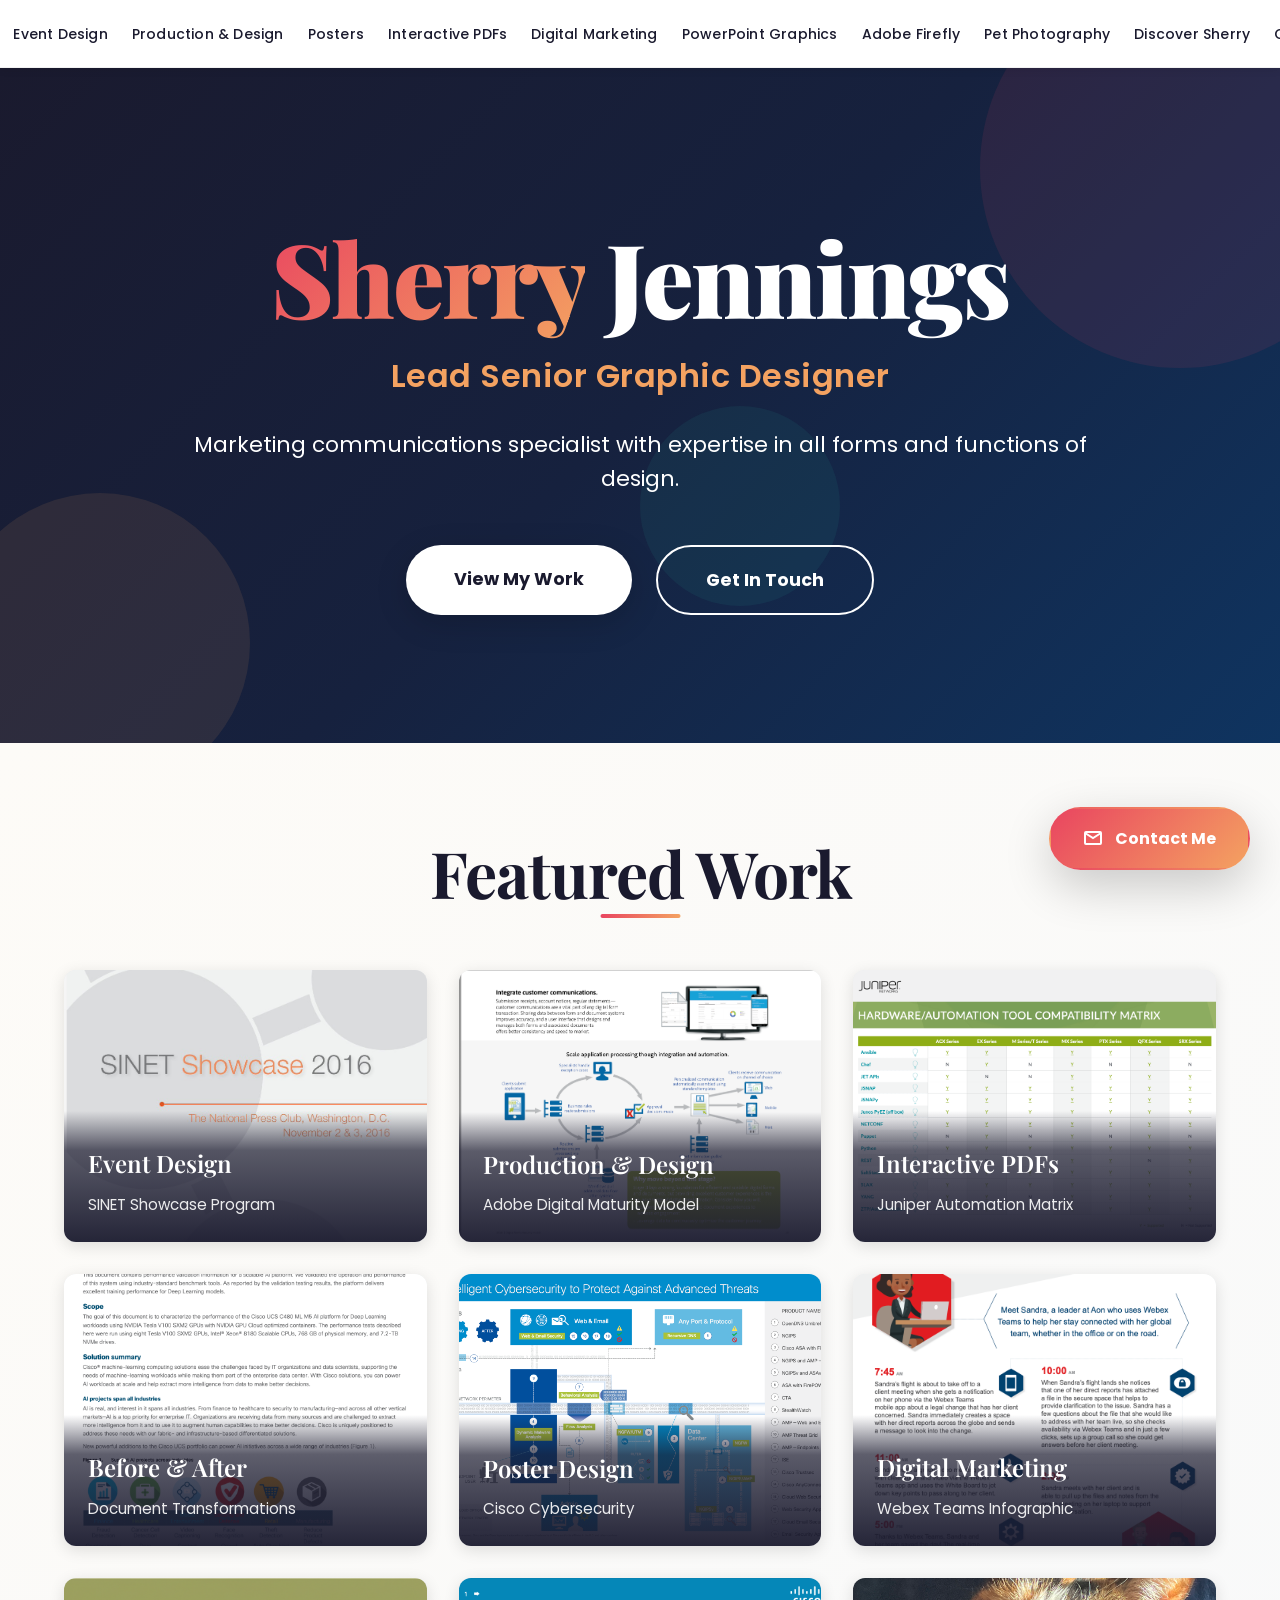
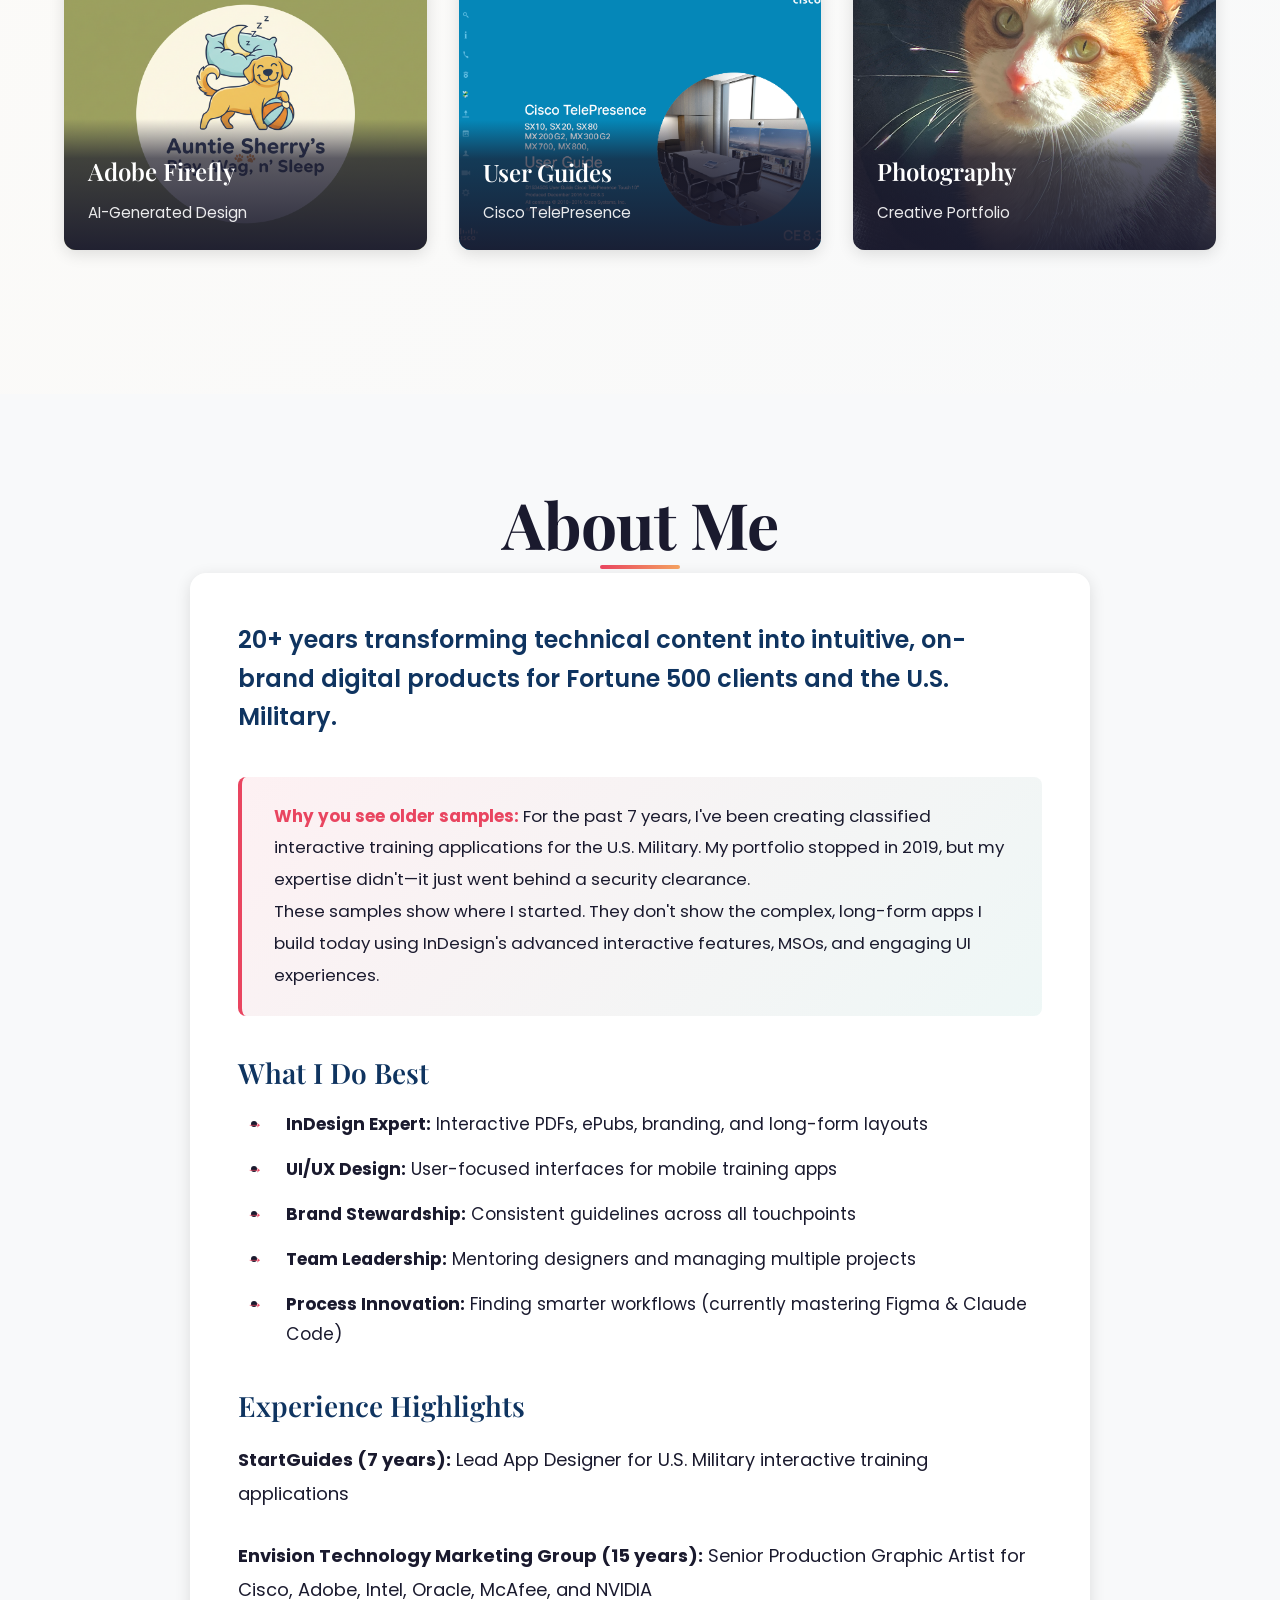
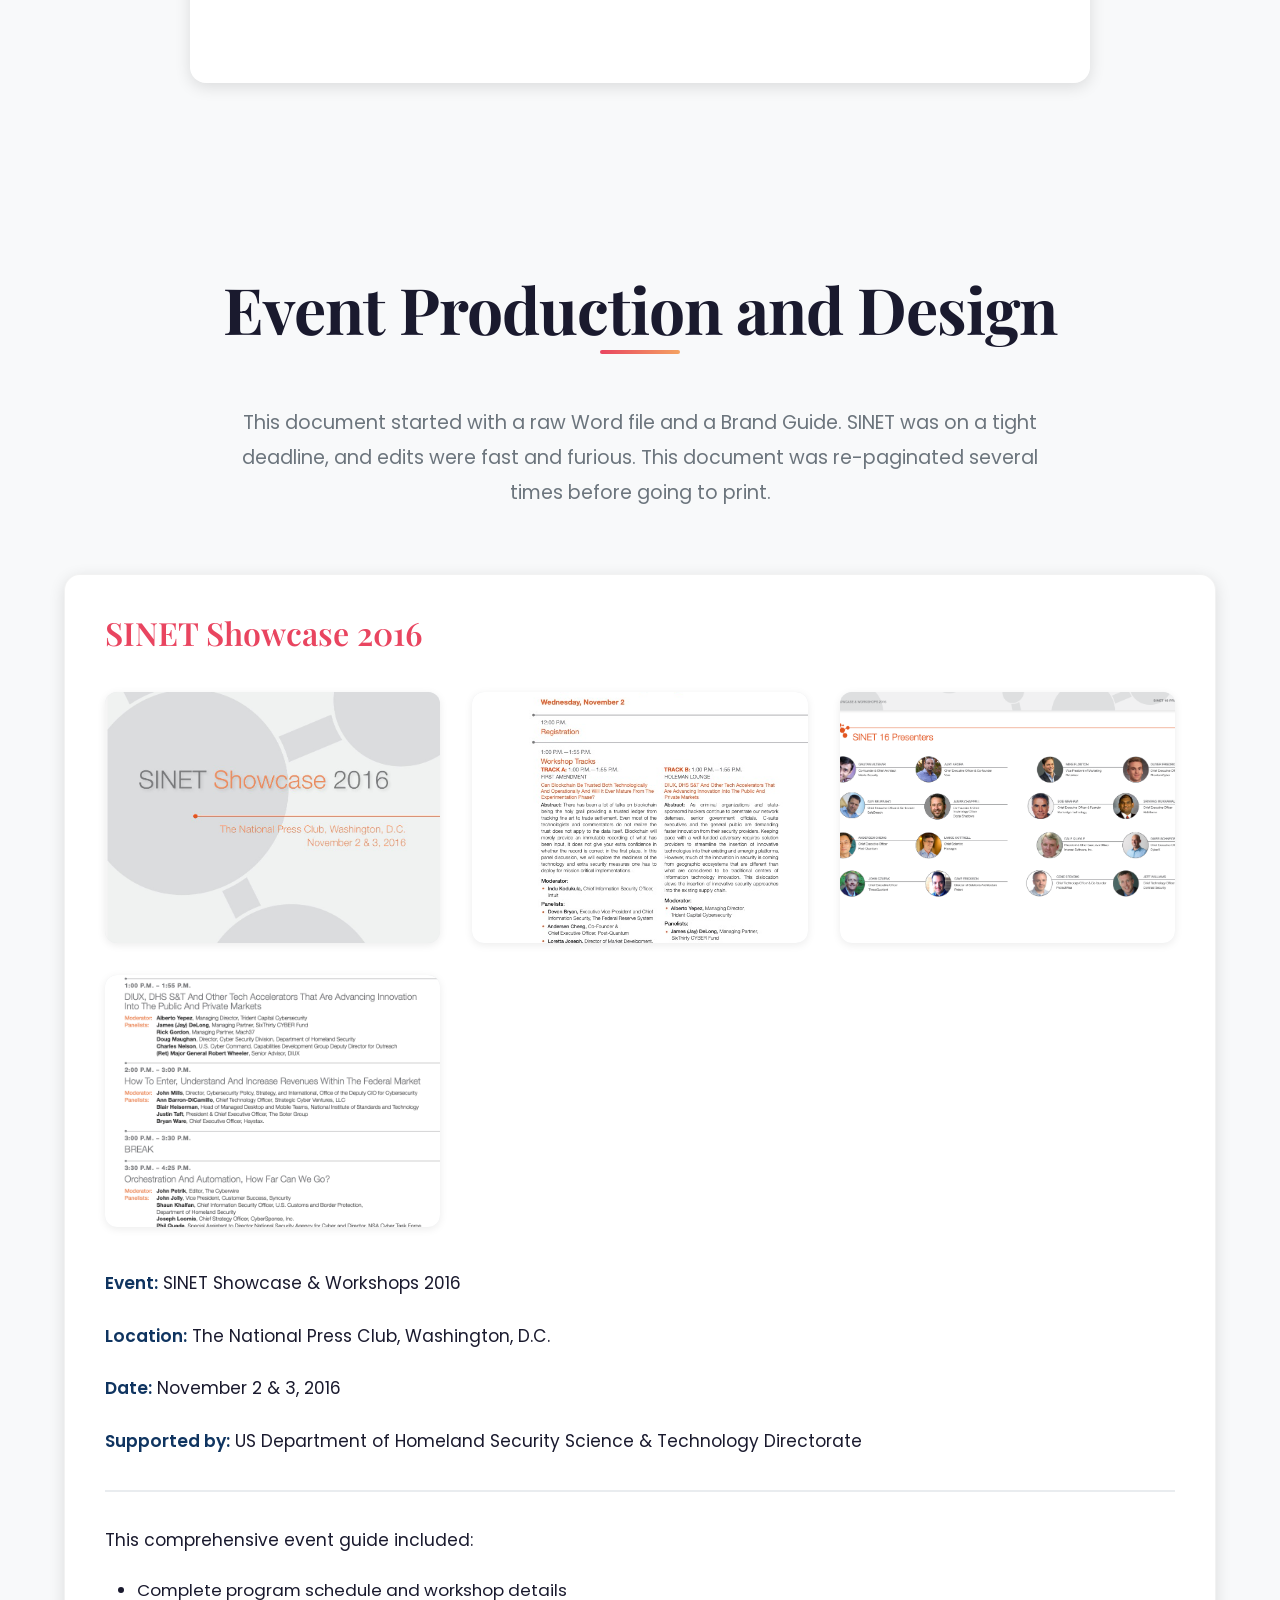
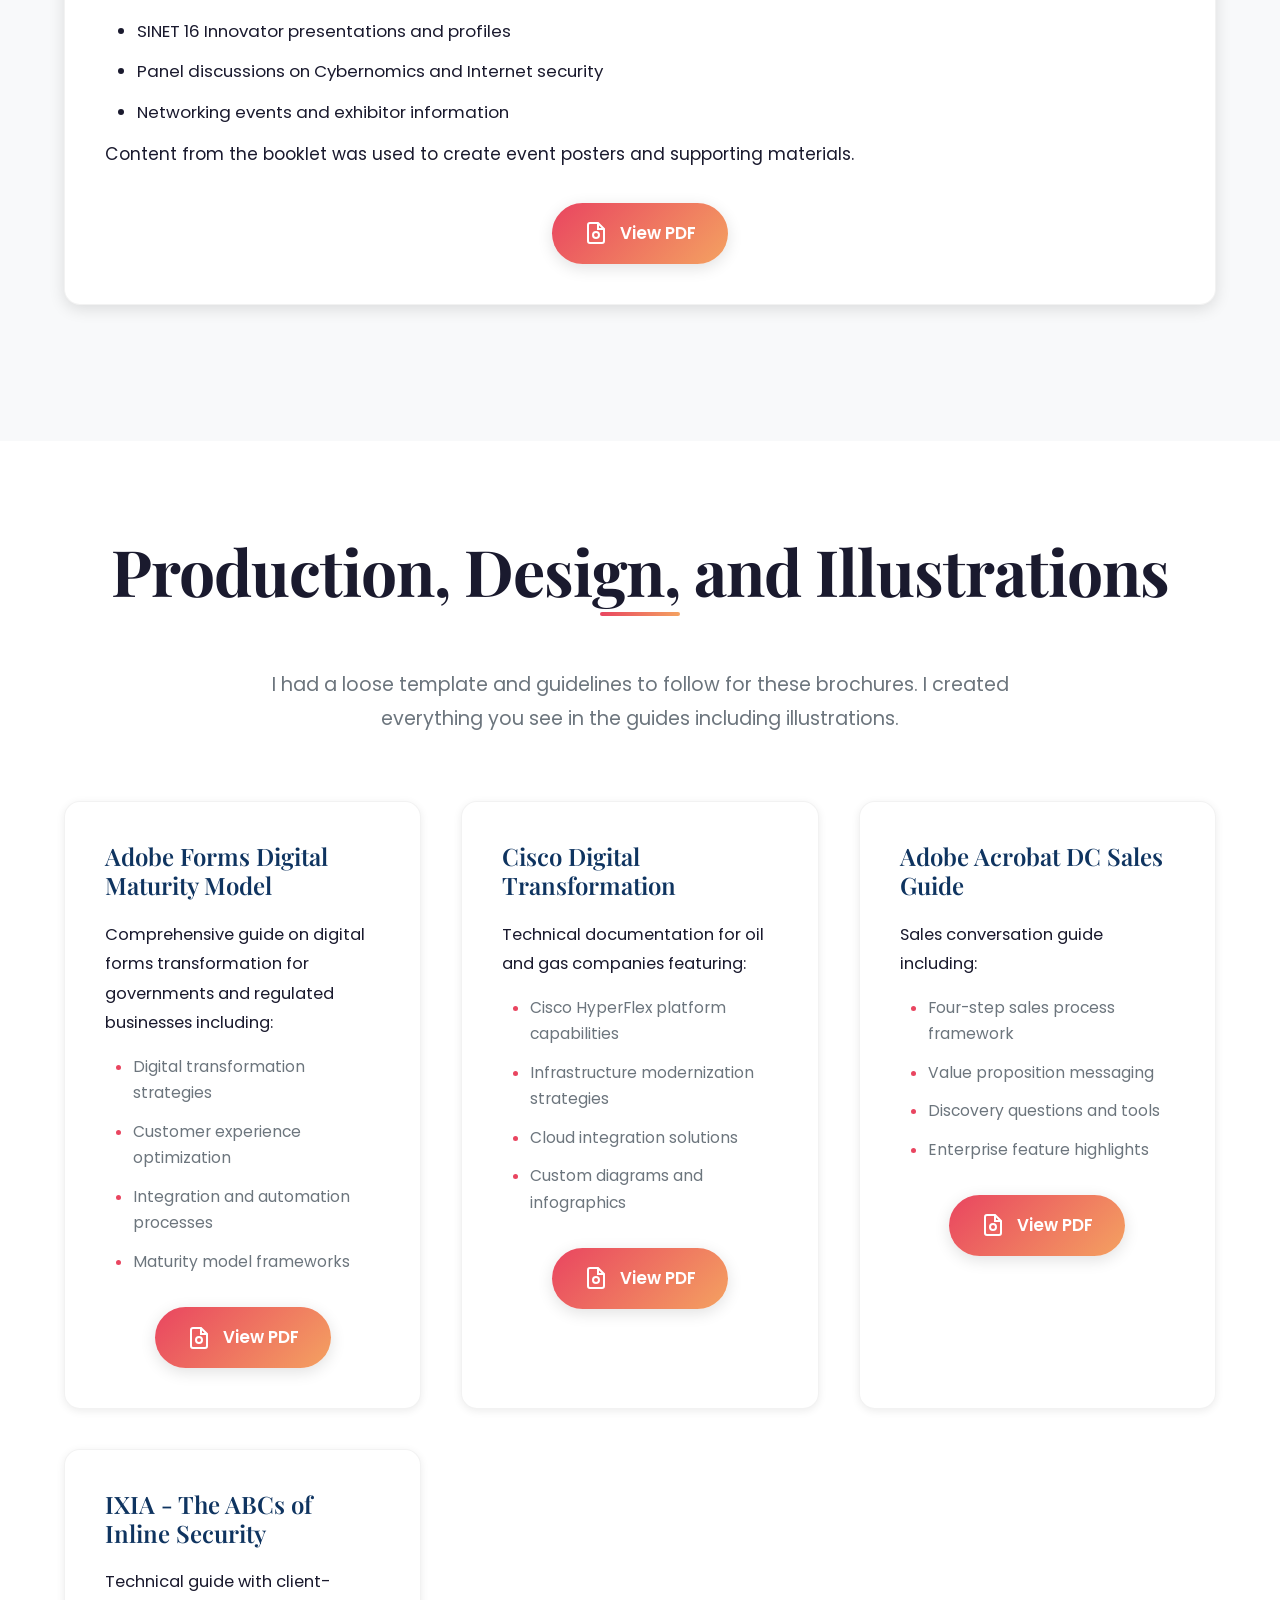
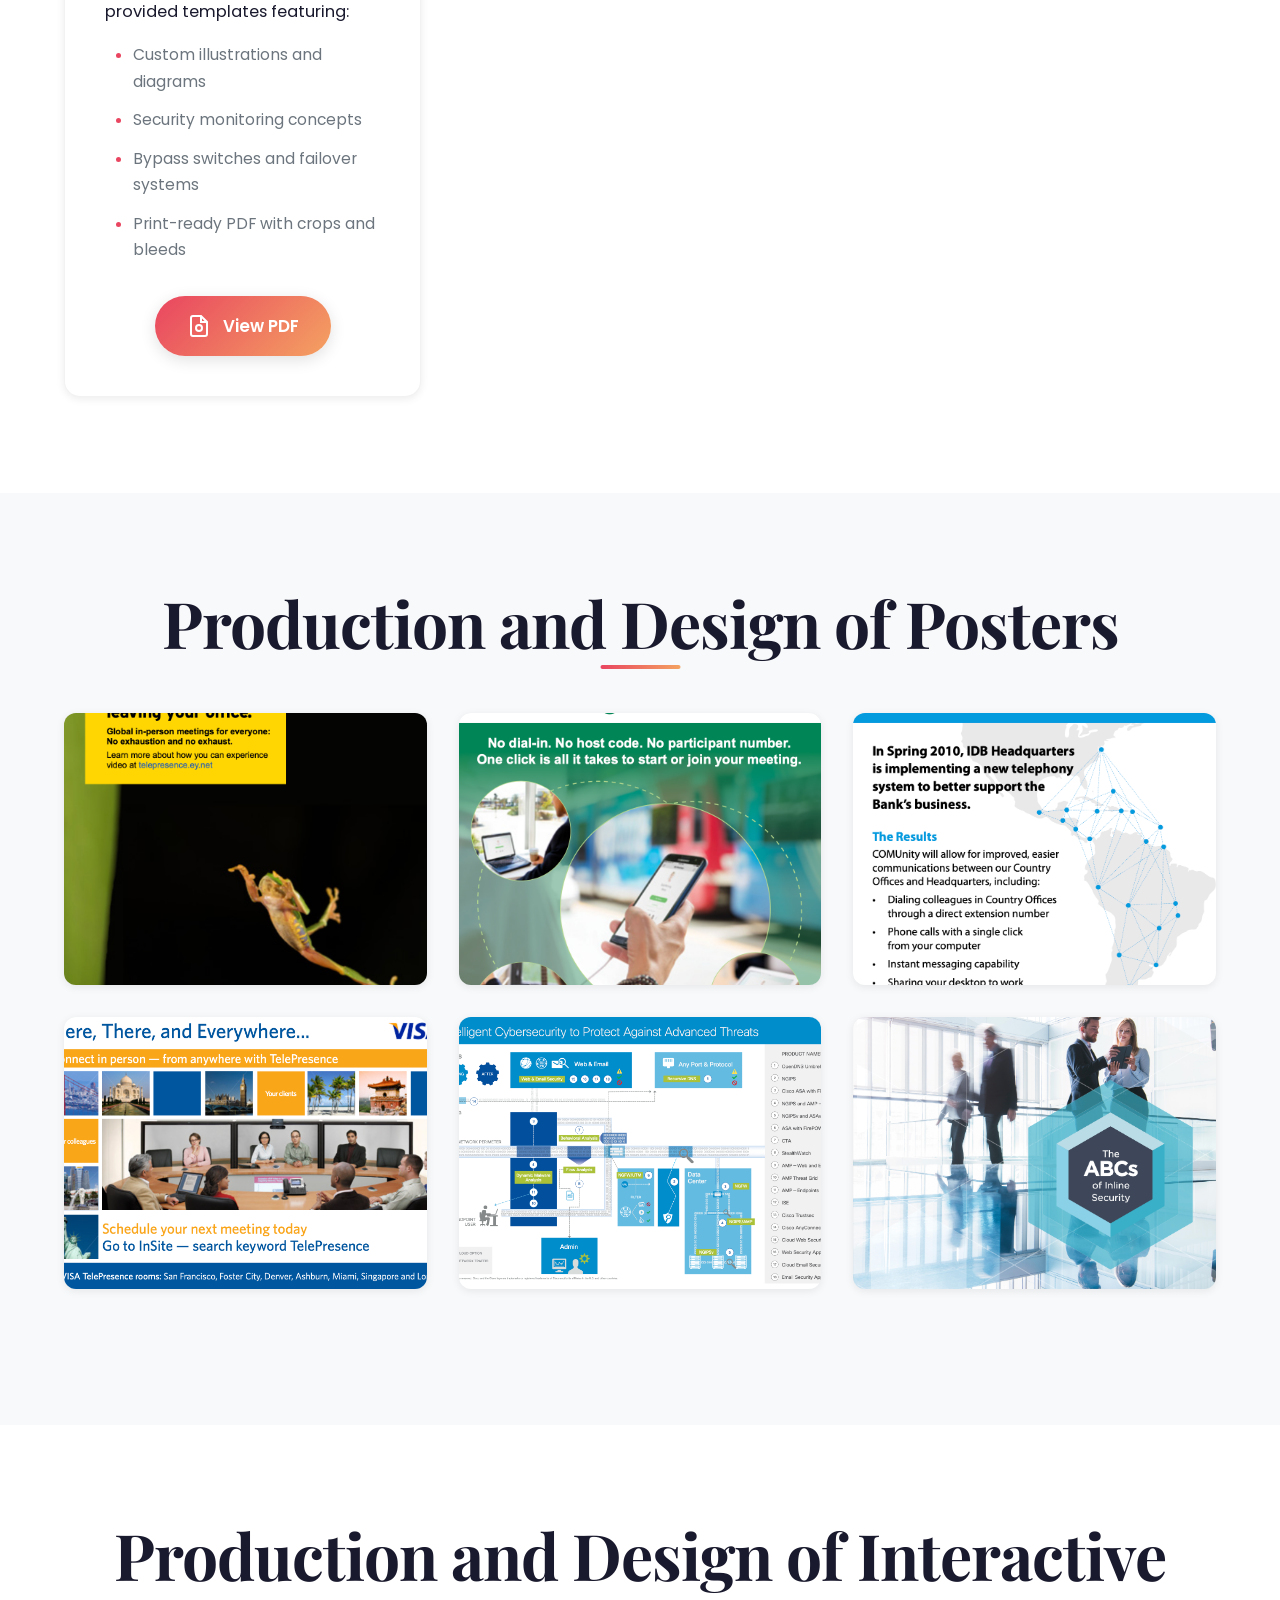
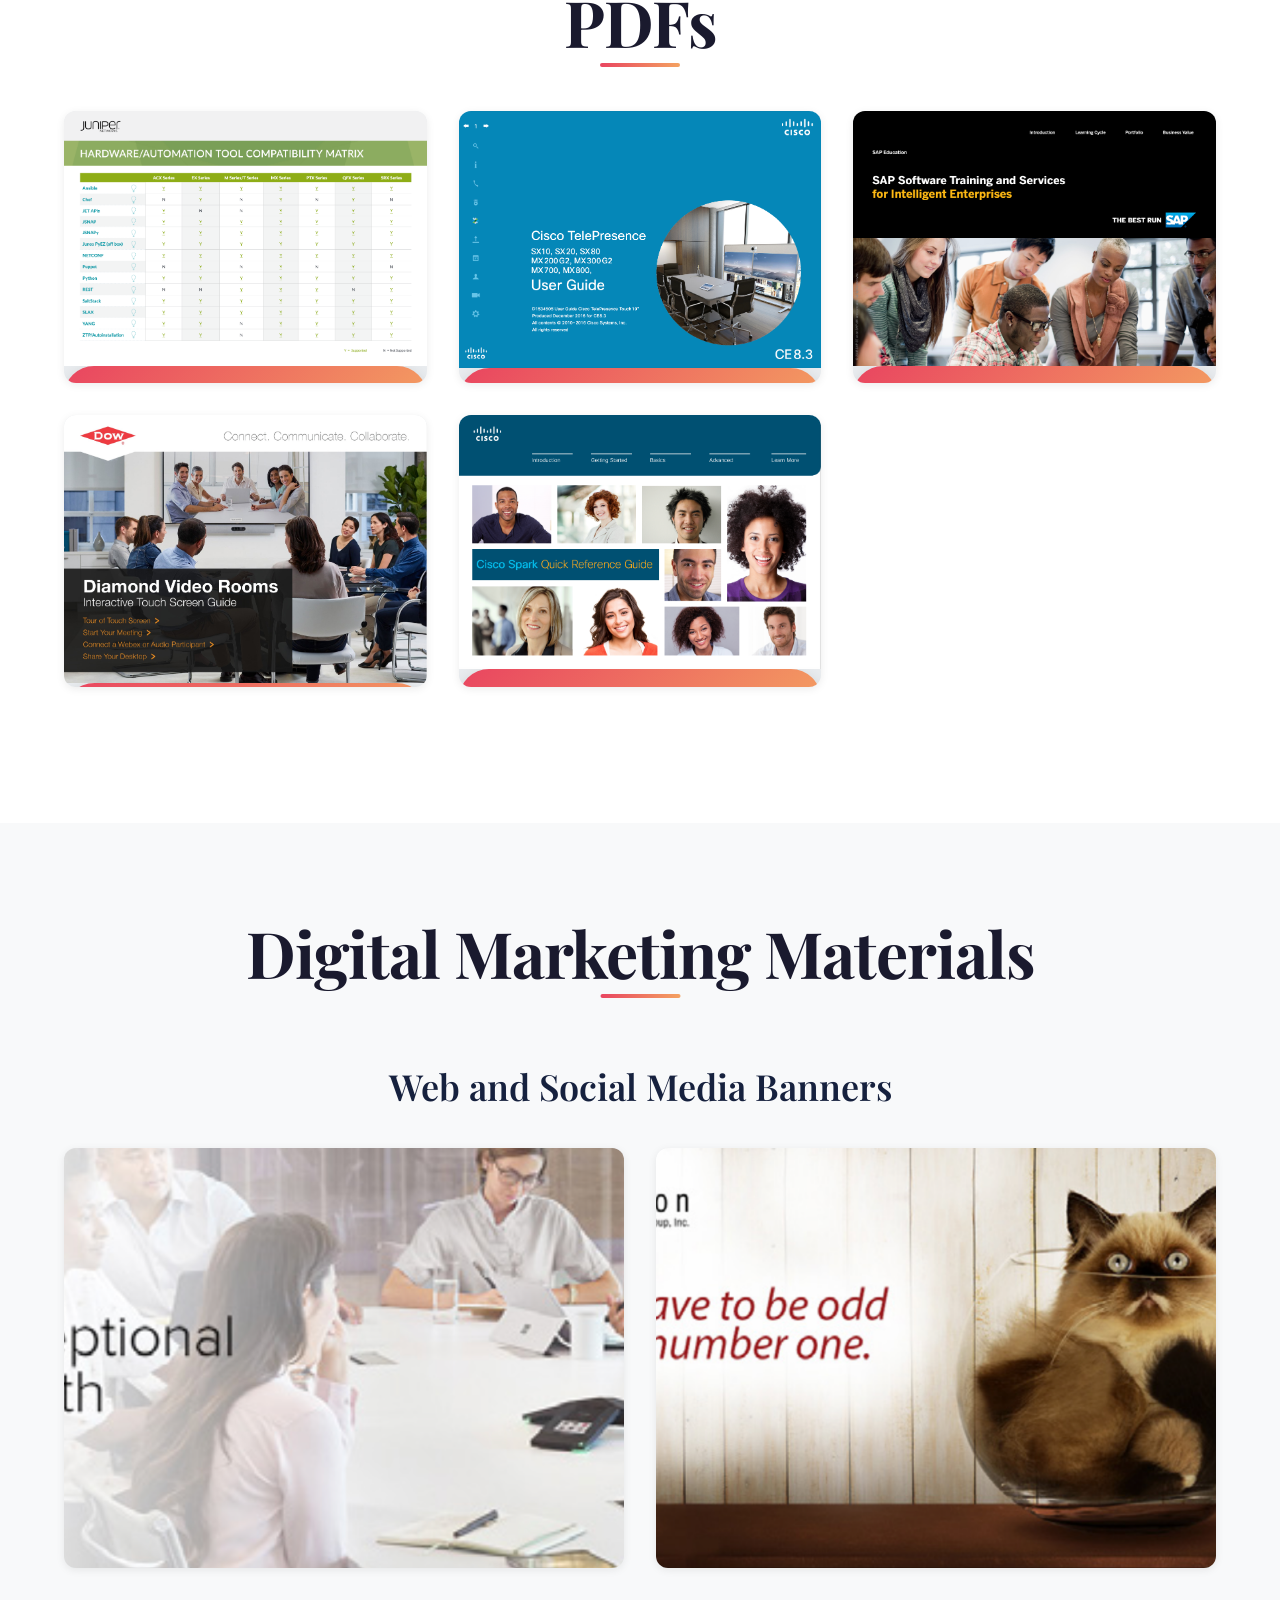
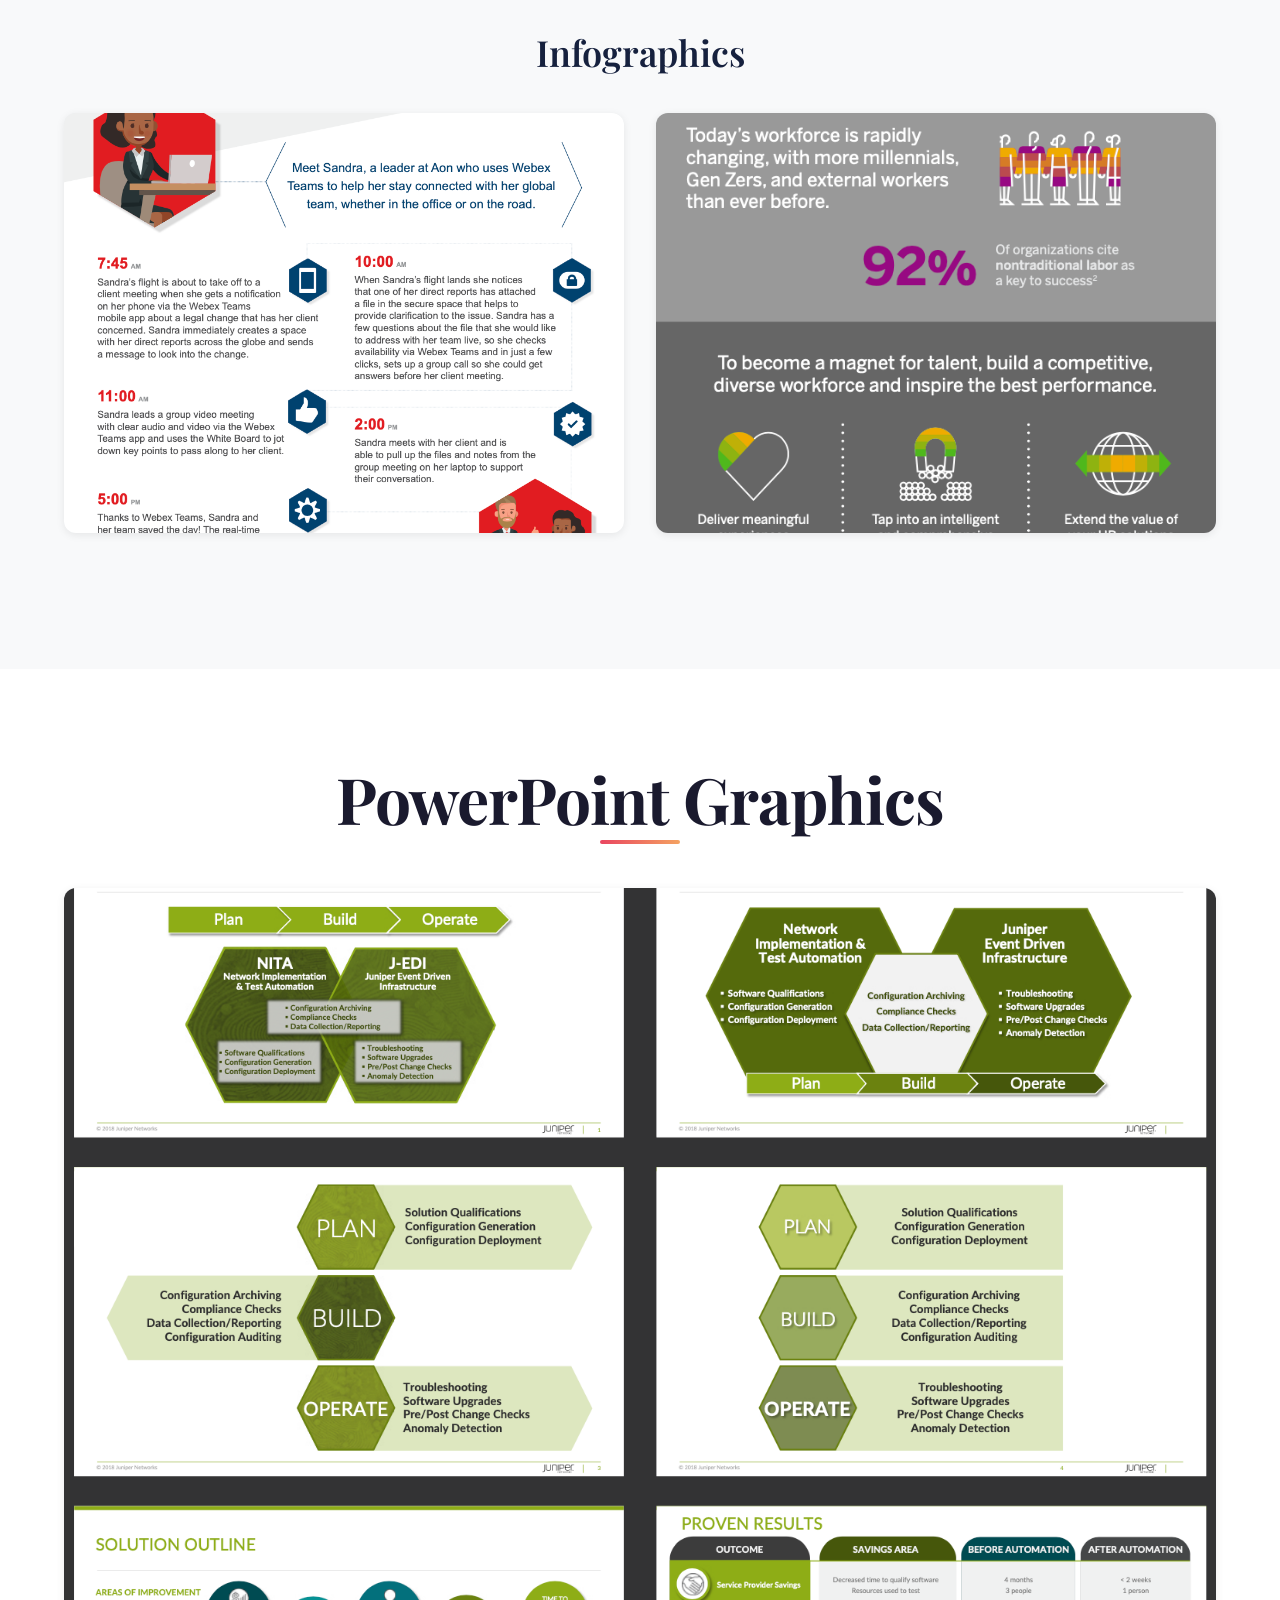
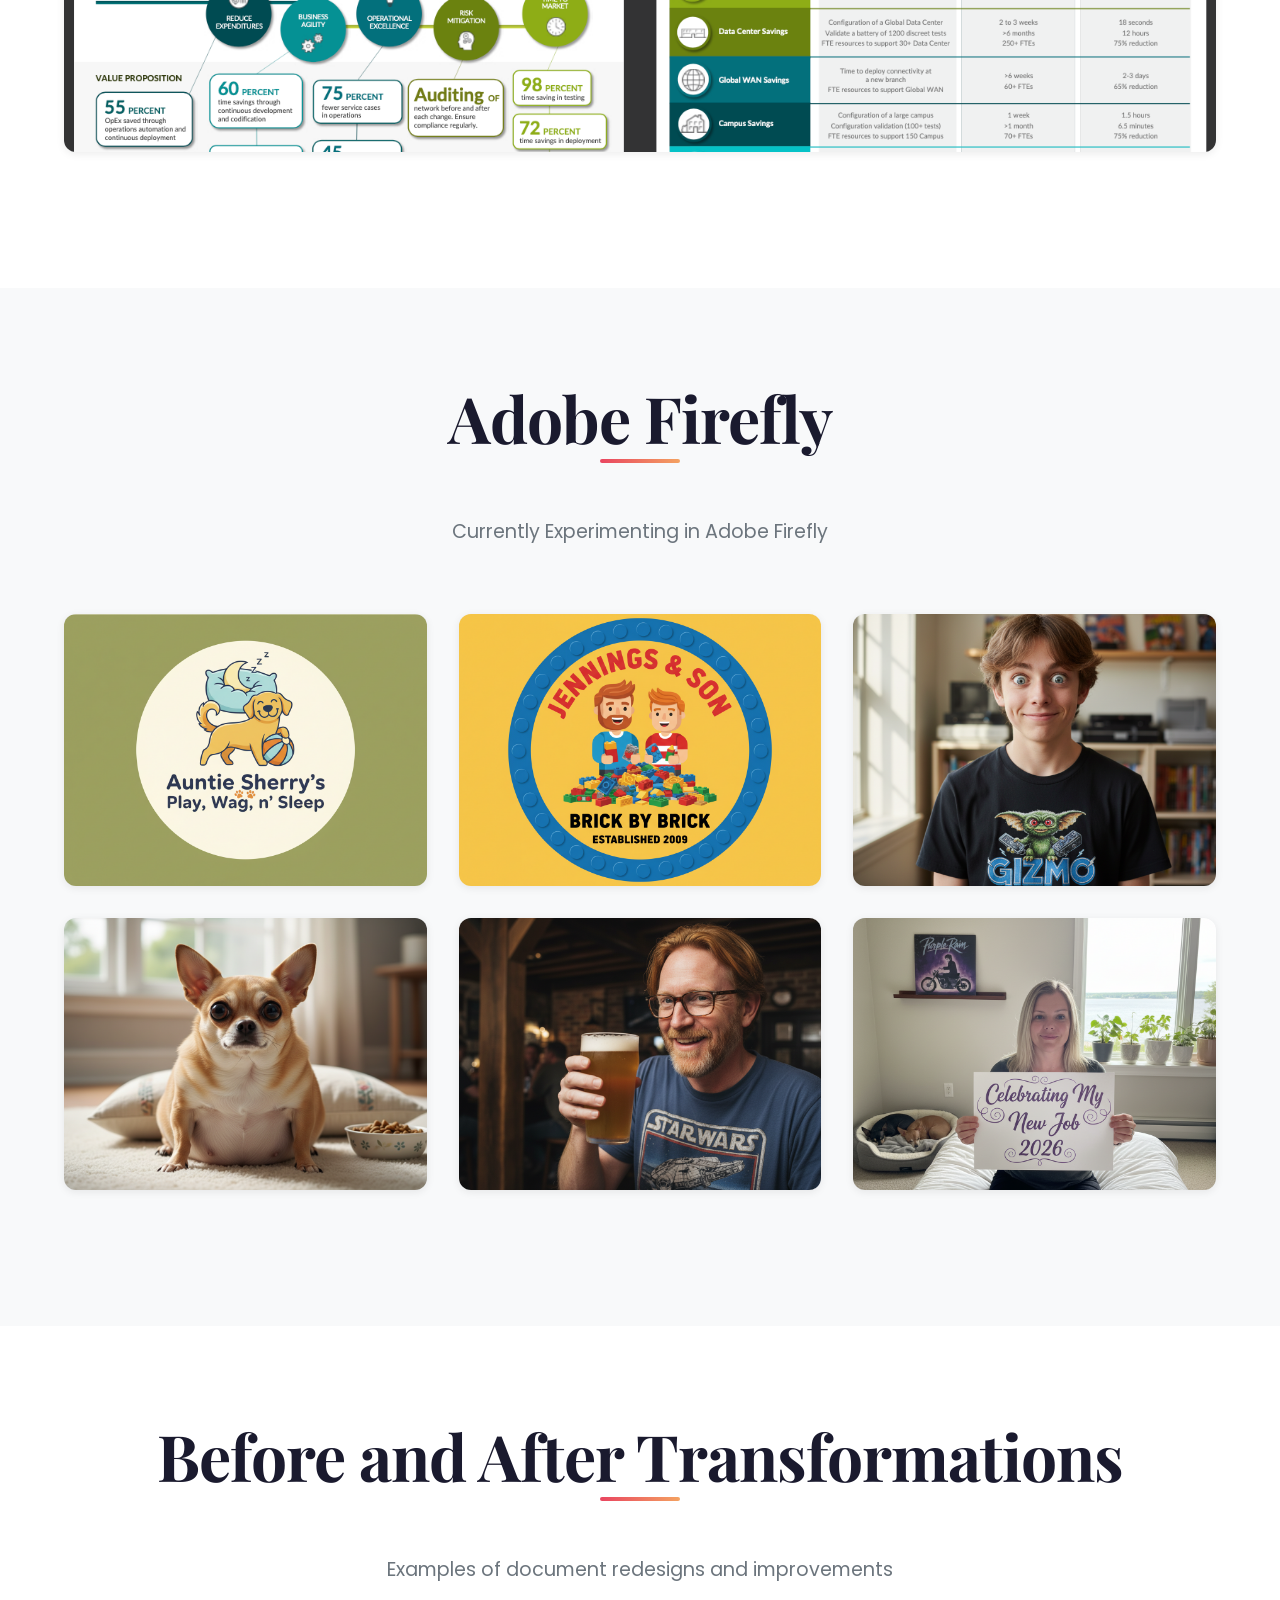
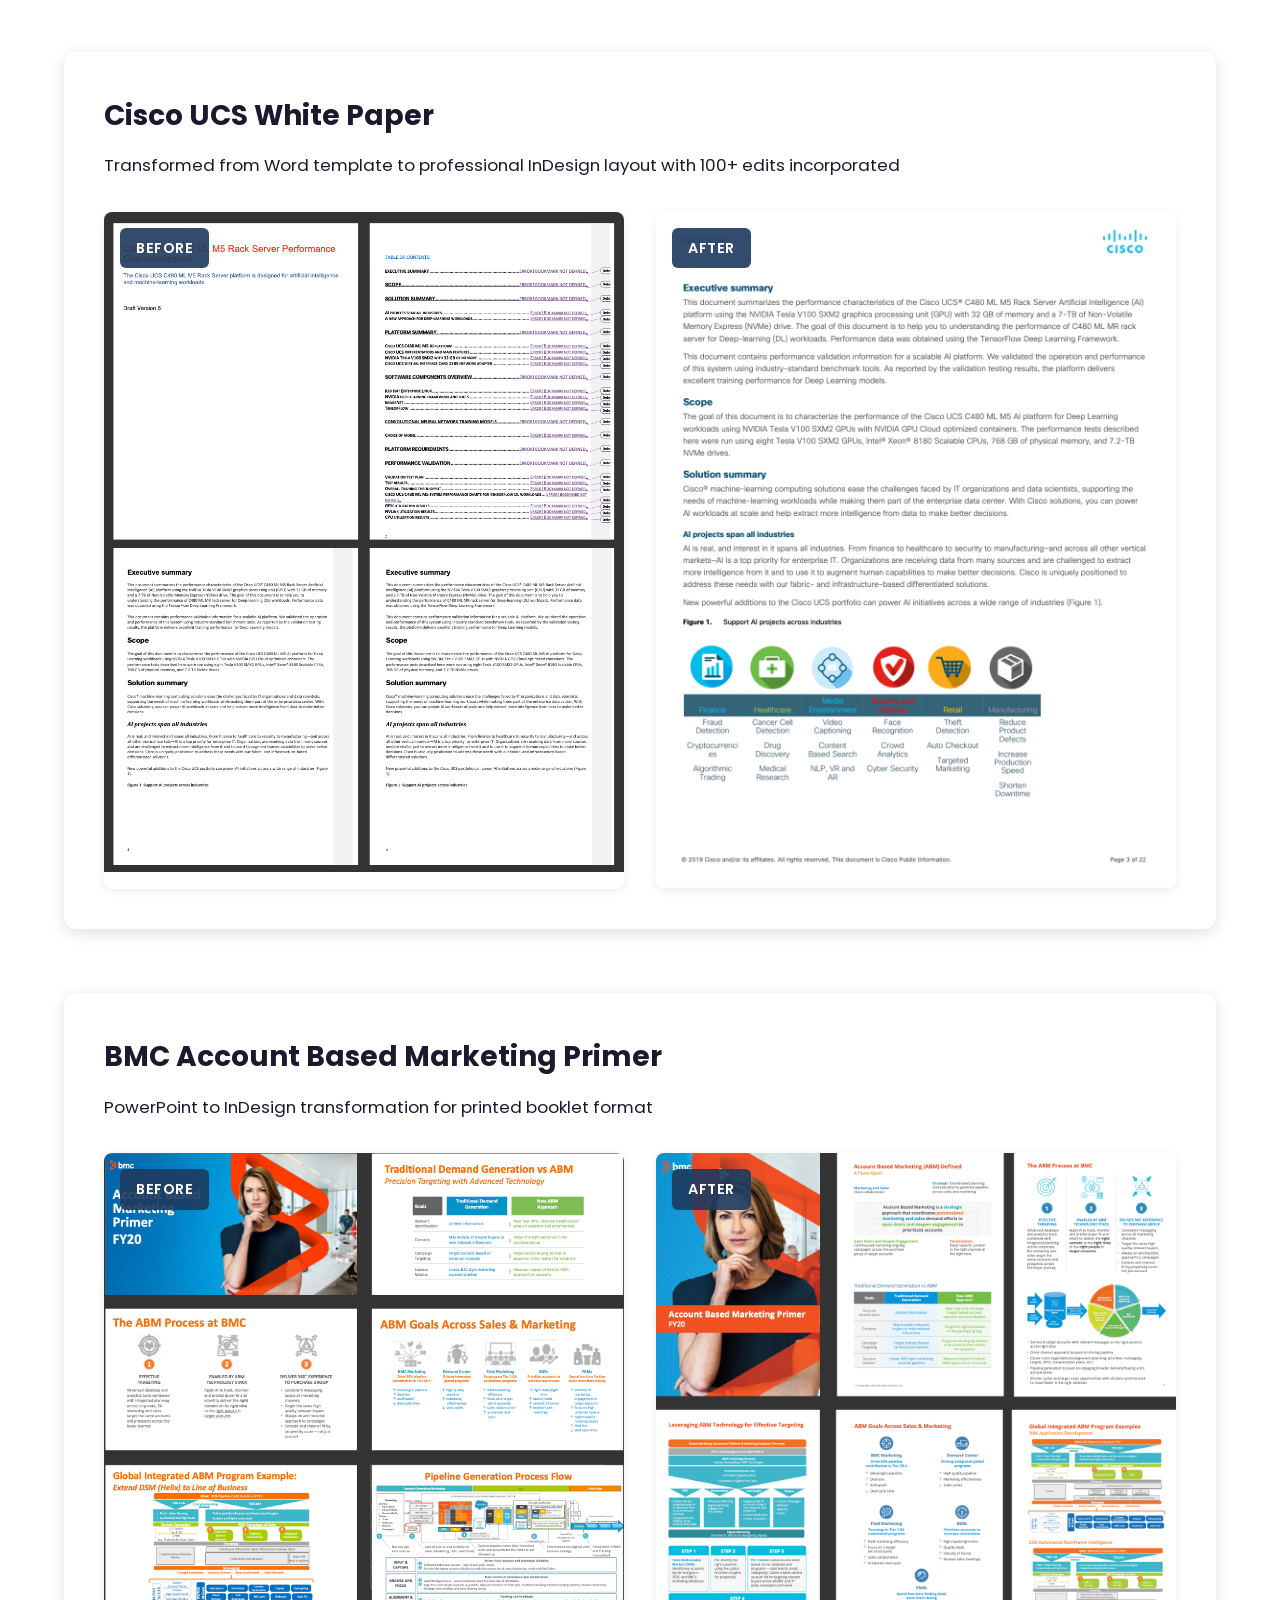
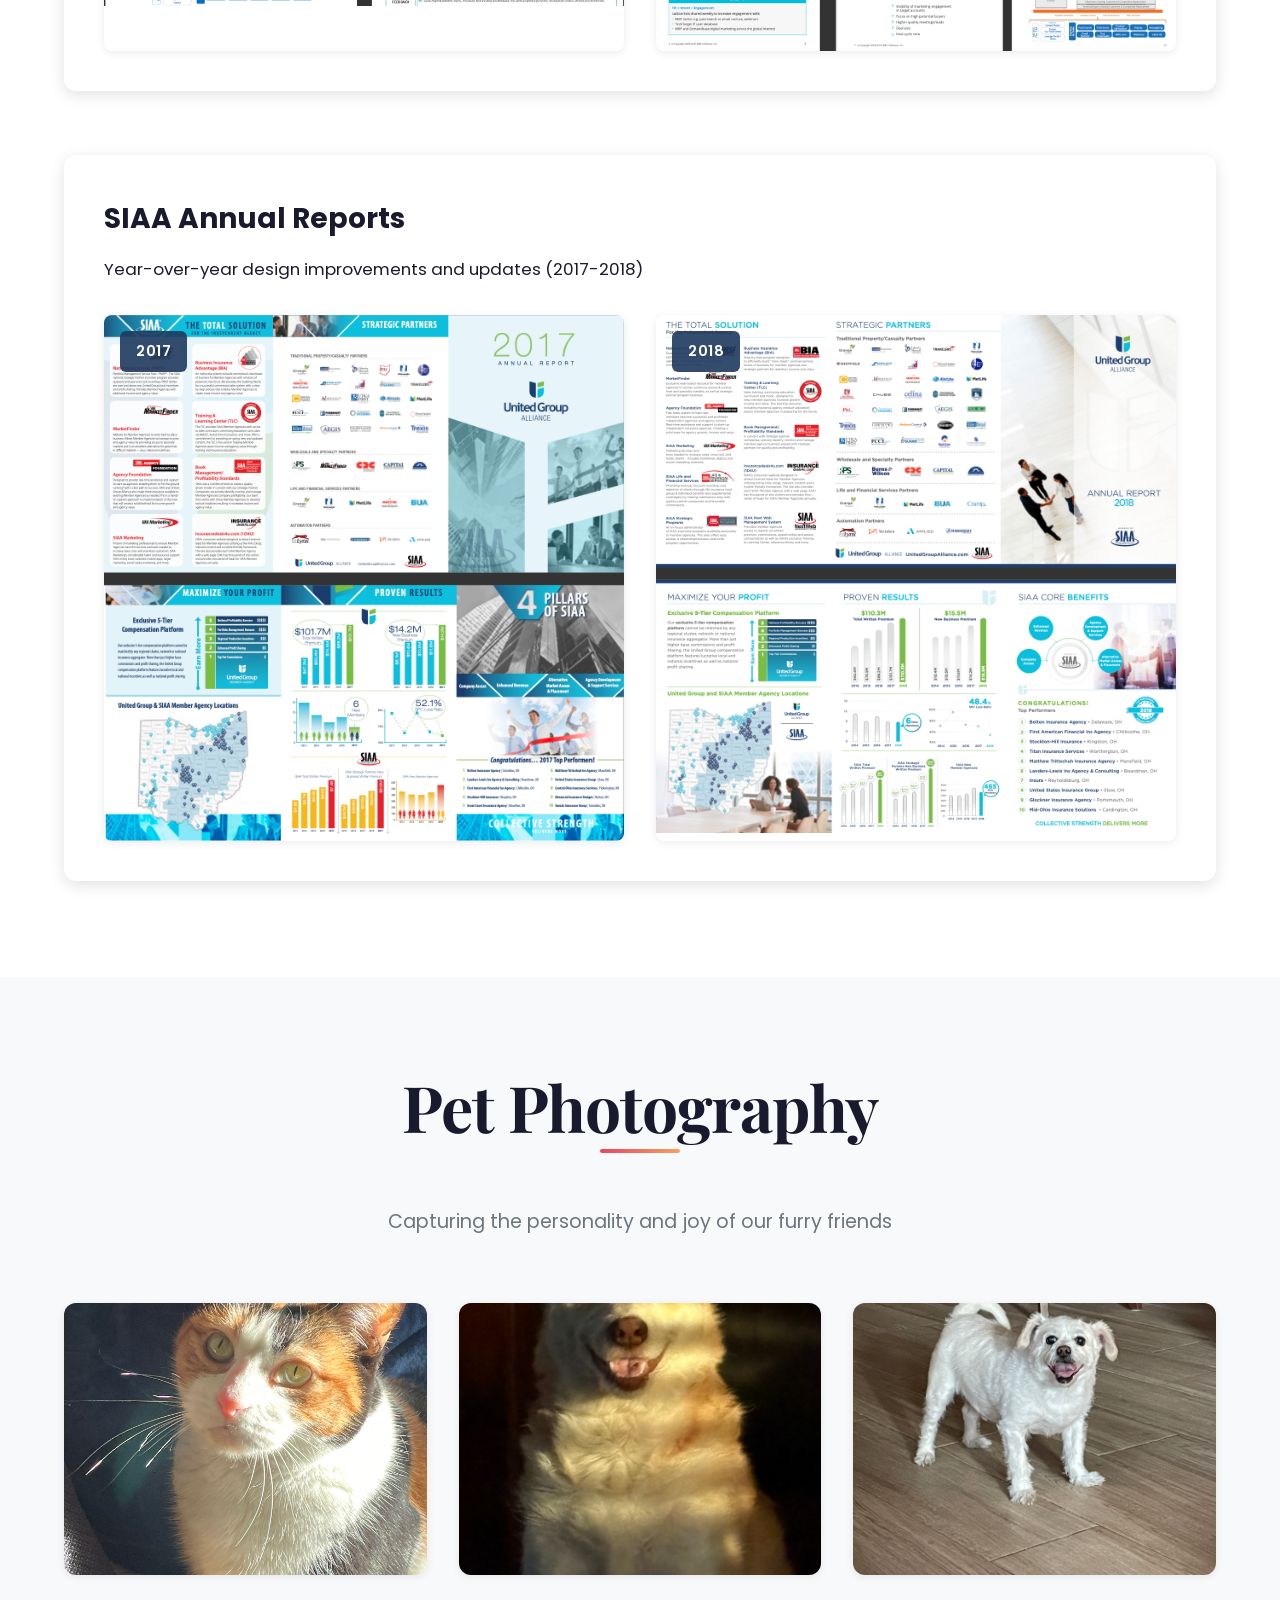
==== commit 8ff6320d: "Update to design" ====
--- a/index.html
+++ b/index.html
@@ -46,93 +46,22 @@
         <div class="container">
             <div class="hero-content">
                 <div class="hero-text">
-                    <div class="hero-value-prop">InDesign Expert | 20+ Years | Fortune 500 Trusted</div>
                     <h1><span class="highlight">Sherry</span> Jennings</h1>
-                <div class="title-stack">
-                    <span class="title-item">Brand Ambassador</span>
-                    <span class="title-divider">•</span>
-                    <span class="title-item">Print Production</span>
-                    <span class="title-divider">•</span>
-                    <span class="title-item">Graphic & User Interface Designer</span>
-                </div>
-                <p class="tagline">Lead Senior Graphic Designer | InDesign • Illustrator • Photoshop • Acrobat • UI Design • MS Office Suite | Mentor &amp; Team Leader | Branding Expert | Mac &amp; PC | Google Drive | Microsoft Teams</p>
-                <div class="contact-info">
-                    <a href="mailto:sherry.graphicdesign@gmail.com" class="contact-link">
-                        <svg width="20" height="20" viewBox="0 0 20 20" fill="none">
-                            <path d="M3 4h14a1 1 0 0 1 1 1v10a1 1 0 0 1-1 1H3a1 1 0 0 1-1-1V5a1 1 0 0 1 1-1z" stroke="currentColor" stroke-width="2"/>
-                            <path d="M2 5l8 5 8-5" stroke="currentColor" stroke-width="2"/>
-                        </svg>
-                        sherry.graphicdesign@gmail.com
-                    </a>
-                    <a href="tel:408-504-4768" class="contact-link">
-                        <svg width="20" height="20" viewBox="0 0 20 20" fill="none">
-                            <path d="M3 2a1 1 0 0 1 1-1h3.5a1 1 0 0 1 1 .8l1 5a1 1 0 0 1-.3 1l-2 1.5a11 11 0 0 0 5.5 5.5l1.5-2a1 1 0 0 1 1-.3l5 1a1 1 0 0 1 .8 1V18a1 1 0 0 1-1 1A16 16 0 0 1 3 3z" stroke="currentColor" stroke-width="2"/>
-                        </svg>
-                        (408) 504-4768
-                    </a>
-                    <a href="https://www.linkedin.com/in/sherry-jennings-56ab211/" target="_blank" class="contact-link">
-                        <svg width="20" height="20" viewBox="0 0 20 20" fill="currentColor">
-                            <path d="M17.04 17.04h-2.96v-4.64c0-1.11-.02-2.53-1.54-2.53-1.54 0-1.78 1.2-1.78 2.45v4.72H7.8V7.5h2.84v1.3h.04c.4-.75 1.36-1.54 2.81-1.54 3 0 3.56 1.98 3.56 4.55v5.23zM4.45 6.19c-.95 0-1.72-.77-1.72-1.72s.77-1.72 1.72-1.72c.95 0 1.72.77 1.72 1.72s-.77 1.72-1.72 1.72zm1.48 10.85H2.96V7.5h2.96v9.54zM18.52 0H1.48C.66 0 0 .65 0 1.44v17.13C0 19.35.66 20 1.48 20h17.04c.82 0 1.48-.65 1.48-1.44V1.44C20 .65 19.34 0 18.52 0z"/>
-                        </svg>
-                        LinkedIn
-                    </a>
-                </div>
-                <div class="hero-stats">
-                    <div class="stat-item">
-                        <div class="stat-number">20+</div>
-                        <div class="stat-label">Years Experience</div>
-                    </div>
-                    <div class="stat-item">
-                        <div class="stat-number">50+</div>
-                        <div class="stat-label">Fortune 500 Projects</div>
-                    </div>
-                    <div class="stat-item">
-                        <div class="stat-number">7</div>
-                        <div class="stat-label">Years Military Clearance</div>
-                    </div>
-                </div>
-                </div>
-                <div class="hero-featured">
-                    <h3>Featured Work</h3>
-                    <div class="hero-featured-grid">
-                        <a href="#event-design" class="hero-featured-item">
-                            <img src="images/event-design/sinet-cover.jpg" alt="Event Design" onerror="this.parentElement.classList.add('no-image')">
-                        </a>
-                        <a href="#production" class="hero-featured-item">
-                            <img src="images/production/adobe-forms-maturity-model.jpg" alt="Production" onerror="this.parentElement.classList.add('no-image')">
-                        </a>
-                        <a href="#interactive" class="hero-featured-item">
-                            <img src="images/interactive-pdfs/juniper-automation-matrix.jpg" alt="Interactive PDFs" onerror="this.parentElement.classList.add('no-image')">
-                        </a>
-                        <a href="#before-after" class="hero-featured-item">
-                            <img src="images/before-after/cisco-ucs-after.jpg" alt="Before & After" onerror="this.parentElement.classList.add('no-image')">
-                        </a>
-                    </div>
+                    <h2 class="hero-subtitle">Lead Senior Graphic Designer</h2>
+                    <p class="hero-tagline">Marketing communications specialist with expertise in all forms and functions of design.</p>
+                <div class="hero-cta">
+                    <a href="#featured" class="btn-primary">View My Work</a>
+                    <button class="btn-secondary" id="contactPopupBtn">Get In Touch</button>
+                </div>
                 </div>
             </div>
         </div>
     </header>
-
-    <!-- Client Logos Section -->
-    <section class="clients-section">
-        <div class="container">
-            <p class="clients-label">Trusted by Industry Leaders</p>
-            <div class="clients-grid">
-                <div class="client-logo">Cisco</div>
-                <div class="client-logo">Adobe</div>
-                <div class="client-logo">Intel</div>
-                <div class="client-logo">Oracle</div>
-                <div class="client-logo">McAfee</div>
-                <div class="client-logo">NVIDIA</div>
-            </div>
-        </div>
-    </section>
 
     <!-- Featured Work Section -->
     <section id="featured" class="featured-section">
         <div class="container">
             <h2>Featured Work</h2>
-            <p class="section-intro">A curated selection of my best design work</p>
 
             <div class="featured-grid">
                 <a href="#event-design" class="featured-item">
@@ -215,46 +144,25 @@
         <div class="container">
             <h2>About Me</h2>
             <div class="about-content">
-                <p>I'm a Lead App Designer and Senior Production Graphic Artist with 20+ years of experience transforming technical content into intuitive, on-brand digital products that users love to engage with.</p>
+                <p class="about-lead">20+ years transforming technical content into intuitive, on-brand digital products for Fortune 500 clients and the U.S. Military.</p>
 
                 <div class="portfolio-note">
-                    <p>The portfolio samples shown here represent my earlier work. For the past 7 years, I've been contracting for the U.S. Military, creating interactive training applications that are classified. I can't show you those projects, but I can tell you they've pushed my skills to levels I never imagined when I created the work you see here.</p>
-
-                    <p>Seven years of solving complex interactive challenges, meeting military standards, and building training tools that actually matter. My portfolio may have stopped in 2019, but my expertise didn't. It just went behind a security clearance.</p>
-
-                    <p>The samples here show where I started. It doesn't show the challenge of building complex, long-form apps in InDesign using complicated MSOs, interactivity, and an overall engaging training experience.</p>
-                </div>
-
-                <p>At StartGuides, I transform simple wireframes into interactive mobile training apps for the U.S. Military using Adobe InDesign's interactive capabilities. My mission: create "wow" user interface experiences that make complex military training accessible, engaging, and user-focused.</p>
-
-                <h3>What I Bring to Every Project:</h3>
+                    <p><strong>Why you see older samples:</strong> For the past 7 years, I've been creating classified interactive training applications for the U.S. Military. My portfolio stopped in 2019, but my expertise didn't—it just went behind a security clearance.</p>
+                    <p>These samples show where I started. They don't show the complex, long-form apps I build today using InDesign's advanced interactive features, MSOs, and engaging UI experiences.</p>
+                </div>
+
+                <h3>What I Do Best</h3>
                 <ul>
-                    <li>Deep InDesign expertise with a specialty in interactive features, epub production, branding, and long-form layouts</li>
-                    <li>Strong UI design sensibility that prioritizes user experience</li>
-                    <li>Brand stewardship—Create and maintain guidelines that ensure consistency across all touchpoints</li>
-                    <li>Team leadership—Mentoring designers, conducting training, and keeping multiple projects on track and under budget</li>
-                    <li>Process innovation—R&D enthusiast who constantly finds smarter workflows to save time and money. Proof: currently mastering Figma and Claude Code</li>
+                    <li><strong>InDesign Expert:</strong> Interactive PDFs, ePubs, branding, and long-form layouts</li>
+                    <li><strong>UI/UX Design:</strong> User-focused interfaces for mobile training apps</li>
+                    <li><strong>Brand Stewardship:</strong> Consistent guidelines across all touchpoints</li>
+                    <li><strong>Team Leadership:</strong> Mentoring designers and managing multiple projects</li>
+                    <li><strong>Process Innovation:</strong> Finding smarter workflows (currently mastering Figma & Claude Code)</li>
                 </ul>
 
-                <p>Over 15 years as Senior Production Graphic Artist at Envision Technology Marketing Group, where I upheld brand standards for Fortune 500 clients, including Cisco, Adobe, Intel, Oracle, McAfee, and NVIDIA. From interactive PDFs to HTML newsletters to social media assets.</p>
-
-                <p>I lead by example and positivity, whether I'm managing workflows, collaborating with content developers, and mentoring new team members.</p>
-
-                <h3>Tools & Software:</h3>
-                <ul>
-                    <li>Adobe Creative Suite (InDesign Expert)</li>
-                    <li>Acrobat</li>
-                    <li>Microsoft Word/PowerPoint/Outlook</li>
-                    <li>Teams</li>
-                    <li>SharePoint</li>
-                    <li>Google Docs</li>
-                </ul>
-
-                <h3>Currently Learning:</h3>
-                <ul>
-                    <li>Figma</li>
-                    <li>Claude Code</li>
-                </ul>
+                <h3>Experience Highlights</h3>
+                <p><strong>StartGuides (7 years):</strong> Lead App Designer for U.S. Military interactive training applications</p>
+                <p><strong>Envision Technology Marketing Group (15 years):</strong> Senior Production Graphic Artist for Cisco, Adobe, Intel, Oracle, McAfee, and NVIDIA</p>
             </div>
         </div>
     </section>
@@ -727,27 +635,6 @@
                         <p>Stained glass patterns for beginners drawn in Adobe Illustrator</p>
                     </div>
                 </div>
-
-                <div class="social-links">
-                    <h3>Connect With Me</h3>
-                    <div class="social-buttons">
-                        <a href="https://www.linkedin.com/in/sherry-jennings-56ab211/" target="_blank" class="social-btn linkedin-btn">
-                            <svg width="24" height="24" viewBox="0 0 24 24" fill="currentColor">
-                                <path d="M20.447 20.452h-3.554v-5.569c0-1.328-.027-3.037-1.852-3.037-1.853 0-2.136 1.445-2.136 2.939v5.667H9.351V9h3.414v1.561h.046c.477-.9 1.637-1.85 3.37-1.85 3.601 0 4.267 2.37 4.267 5.455v6.286zM5.337 7.433c-1.144 0-2.063-.926-2.063-2.065 0-1.138.92-2.063 2.063-2.063 1.14 0 2.064.925 2.064 2.063 0 1.139-.925 2.065-2.064 2.065zm1.782 13.019H3.555V9h3.564v11.452zM22.225 0H1.771C.792 0 0 .774 0 1.729v20.542C0 23.227.792 24 1.771 24h20.451C23.2 24 24 23.227 24 22.271V1.729C24 .774 23.2 0 22.222 0h.003z"/>
-                            </svg>
-                            Connect on LinkedIn
-                        </a>
-
-                        <a href="https://www.instagram.com/tatertot_the_naked_chiweenie/" target="_blank" class="social-btn instagram-btn">
-                            <svg width="24" height="24" viewBox="0 0 24 24" fill="none" stroke="currentColor" stroke-width="2">
-                                <rect x="2" y="2" width="20" height="20" rx="5" ry="5"/>
-                                <path d="M16 11.37A4 4 0 1 1 12.63 8 4 4 0 0 1 16 11.37z"/>
-                                <line x1="17.5" y1="6.5" x2="17.51" y2="6.5"/>
-                            </svg>
-                            Follow on Instagram
-                        </a>
-                    </div>
-                </div>
             </div>
         </div>
     </section>
@@ -781,6 +668,34 @@
         Contact Me
     </a>
 
+    <!-- Contact Popup Modal -->
+    <div id="contactPopup" class="contact-popup">
+        <div class="contact-popup-content">
+            <button class="contact-popup-close" aria-label="Close contact popup">&times;</button>
+            <h2>Get In Touch</h2>
+            <div class="contact-popup-details">
+                <a href="https://www.linkedin.com/in/sherry-jennings-56ab211/" target="_blank" class="contact-popup-item linkedin">
+                    <svg width="24" height="24" viewBox="0 0 24 24" fill="currentColor">
+                        <path d="M20.447 20.452h-3.554v-5.569c0-1.328-.027-3.037-1.852-3.037-1.853 0-2.136 1.445-2.136 2.939v5.667H9.351V9h3.414v1.561h.046c.477-.9 1.637-1.85 3.37-1.85 3.601 0 4.267 2.37 4.267 5.455v6.286zM5.337 7.433c-1.144 0-2.063-.926-2.063-2.065 0-1.138.92-2.063 2.063-2.063 1.14 0 2.064.925 2.064 2.063 0 1.139-.925 2.065-2.064 2.065zm1.782 13.019H3.555V9h3.564v11.452zM22.225 0H1.771C.792 0 0 .774 0 1.729v20.542C0 23.227.792 24 1.771 24h20.451C23.2 24 24 23.227 24 22.271V1.729C24 .774 23.2 0 22.222 0h.003z"/>
+                    </svg>
+                    <span>LinkedIn</span>
+                </a>
+                <a href="mailto:sherry.graphicdesign@gmail.com" class="contact-popup-item email">
+                    <svg width="24" height="24" viewBox="0 0 24 24" fill="none" stroke="currentColor" stroke-width="2">
+                        <path d="M3 8l7.89 5.26a2 2 0 002.22 0L21 8M5 19h14a2 2 0 002-2V7a2 2 0 00-2-2H5a2 2 0 00-2 2v10a2 2 0 002 2z"/>
+                    </svg>
+                    <span>sherry.graphicdesign@gmail.com</span>
+                </a>
+                <a href="tel:408-504-4768" class="contact-popup-item phone">
+                    <svg width="24" height="24" viewBox="0 0 24 24" fill="none" stroke="currentColor" stroke-width="2">
+                        <path d="M22 16.92v3a2 2 0 01-2.18 2 19.79 19.79 0 01-8.63-3.07 19.5 19.5 0 01-6-6 19.79 19.79 0 01-3.07-8.67A2 2 0 014.11 2h3a2 2 0 012 1.72 12.84 12.84 0 00.7 2.81 2 2 0 01-.45 2.11L8.09 9.91a16 16 0 006 6l1.27-1.27a2 2 0 012.11-.45 12.84 12.84 0 002.81.7A2 2 0 0122 16.92z"/>
+                    </svg>
+                    <span>(408) 504-4768</span>
+                </a>
+            </div>
+        </div>
+    </div>
+
     <script src="script.js"></script>
 </body>
 </html>
--- a/style.css
+++ b/style.css
@@ -242,87 +242,83 @@
 .hero-content {
     position: relative;
     z-index: 2;
-    max-width: 1400px;
-    display: grid;
-    grid-template-columns: 1fr 1fr;
-    align-items: start;
-    gap: 4rem;
+    max-width: 900px;
+    margin: 0 auto;
+    text-align: center;
 }
 
 .hero-text {
-    flex: 1;
-}
-
-.hero-featured h3 {
-    font-family: var(--font-display);
-    font-size: 1.5rem;
-    color: var(--white);
+    width: 100%;
+}
+
+.hero-subtitle {
+    font-family: var(--font-body);
+    font-size: clamp(1.5rem, 3vw, 2rem);
+    font-weight: 600;
+    color: var(--gold);
     margin-bottom: 1.5rem;
-    opacity: 0.9;
-}
-
-.hero-featured-grid {
-    display: grid;
-    grid-template-columns: repeat(2, 1fr);
-    gap: 1rem;
-}
-
-.hero-featured-item {
-    position: relative;
-    overflow: hidden;
-    border-radius: 8px;
-    aspect-ratio: 4/3;
-    box-shadow: var(--shadow-md);
-    transition: var(--transition);
-    display: block;
-    background: var(--light-gray);
-    animation: fadeInUp 0.8s ease-out both;
-}
-
-.hero-featured-item:nth-child(1) { animation-delay: 0.3s; }
-.hero-featured-item:nth-child(2) { animation-delay: 0.4s; }
-.hero-featured-item:nth-child(3) { animation-delay: 0.5s; }
-.hero-featured-item:nth-child(4) { animation-delay: 0.6s; }
-
-.hero-featured-item.no-image {
-    background: linear-gradient(135deg, rgba(255, 255, 255, 0.1) 0%, rgba(255, 255, 255, 0.05) 100%);
+    letter-spacing: 0.5px;
+    animation: fadeInUp 1s ease-out 0.3s both;
+}
+
+.hero-tagline {
+    font-size: clamp(1.1rem, 2vw, 1.35rem);
+    line-height: 1.6;
+    margin-bottom: 3rem;
+    opacity: 0.95;
+    font-weight: 400;
+    animation: fadeInUp 1s ease-out 0.4s both;
+}
+
+.hero-cta {
     display: flex;
+    gap: 1.5rem;
+    justify-content: center;
+    flex-wrap: wrap;
+    animation: fadeInUp 1s ease-out 0.5s both;
+}
+
+.btn-primary {
+    display: inline-flex;
     align-items: center;
-    justify-content: center;
-}
-
-.hero-featured-item.no-image::before {
-    content: '📷';
-    font-size: 2rem;
-    opacity: 0.3;
-}
-
-.hero-featured-item:hover {
-    transform: translateY(-4px);
+    padding: 1.25rem 3rem;
+    background: var(--white);
+    color: var(--primary);
+    text-decoration: none;
+    border-radius: 50px;
+    font-weight: 700;
+    font-size: 1.1rem;
     box-shadow: var(--shadow-lg);
-}
-
-.hero-featured-item img {
-    width: 100%;
-    height: 100%;
-    object-fit: cover;
-    display: block;
-    transition: var(--transition);
-}
-
-.hero-featured-item:hover img {
-    transform: scale(1.05);
-}
-
-.hero-value-prop {
+    transition: var(--transition);
+}
+
+.btn-primary:hover {
+    transform: translateY(-3px);
+    box-shadow: var(--shadow-xl);
+    background: var(--gold);
+    color: var(--white);
+}
+
+.btn-secondary {
+    display: inline-flex;
+    align-items: center;
+    padding: 1.25rem 3rem;
+    background: transparent;
+    color: var(--white);
+    text-decoration: none;
+    border-radius: 50px;
+    font-weight: 700;
     font-size: 1.1rem;
-    font-weight: 700;
-    letter-spacing: 1px;
-    text-transform: uppercase;
-    margin-bottom: 1.5rem;
-    color: var(--gold);
-    opacity: 1;
-    animation: fadeInUp 0.8s ease-out;
+    border: 2px solid var(--white);
+    transition: var(--transition);
+    cursor: pointer;
+    font-family: var(--font-body);
+}
+
+.btn-secondary:hover {
+    background: var(--white);
+    color: var(--primary);
+    transform: translateY(-3px);
 }
 
 .hero h1 {
@@ -342,91 +338,6 @@
     background-clip: text;
 }
 
-.title-stack {
-    display: flex;
-    flex-wrap: wrap;
-    align-items: center;
-    gap: 1rem;
-    margin-bottom: 2rem;
-    font-size: 1.25rem;
-    font-weight: 400;
-    opacity: 0.9;
-}
-
-.title-divider {
-    color: var(--gold);
-    font-size: 0.75rem;
-}
-
-.tagline {
-    font-size: 1.35rem;
-    line-height: 1.8;
-    margin-bottom: 3rem;
-    opacity: 0.85;
-    font-weight: 300;
-    max-width: 700px;
-}
-
-.contact-info {
-    display: flex;
-    flex-wrap: wrap;
-    gap: 2rem;
-}
-
-.contact-link {
-    display: inline-flex;
-    align-items: center;
-    gap: 0.75rem;
-    color: var(--white);
-    text-decoration: none;
-    font-size: 1.1rem;
-    font-weight: 500;
-    padding: 0.75rem 1.5rem;
-    background: rgba(255, 255, 255, 0.1);
-    backdrop-filter: blur(10px);
-    border-radius: 50px;
-    border: 1px solid rgba(255, 255, 255, 0.2);
-    transition: var(--transition);
-}
-
-.contact-link:hover {
-    background: rgba(255, 255, 255, 0.2);
-    transform: translateY(-2px);
-    box-shadow: var(--shadow-md);
-}
-
-.contact-link svg {
-    opacity: 0.8;
-}
-
-.hero-stats {
-    display: flex;
-    gap: 2rem;
-    margin-top: 2rem;
-    padding-top: 2rem;
-    border-top: 1px solid rgba(255, 255, 255, 0.2);
-}
-
-.stat-item {
-    text-align: center;
-}
-
-.stat-number {
-    font-family: var(--font-display);
-    font-size: 2.5rem;
-    font-weight: 900;
-    color: var(--gold);
-    line-height: 1;
-    margin-bottom: 0.5rem;
-}
-
-.stat-label {
-    font-size: 0.85rem;
-    opacity: 0.8;
-    text-transform: uppercase;
-    letter-spacing: 1px;
-    font-weight: 500;
-}
 
 /* ========================================
    CLIENT LOGOS SECTION
@@ -705,6 +616,14 @@
     box-shadow: var(--shadow-md);
 }
 
+.about-lead {
+    font-size: 1.5rem !important;
+    font-weight: 600 !important;
+    line-height: 1.6 !important;
+    color: var(--accent) !important;
+    margin-bottom: 2.5rem !important;
+}
+
 .about-content p {
     margin-bottom: 1.75rem;
     font-size: 1.125rem;
@@ -1399,47 +1318,15 @@
         font-size: 3rem;
     }
 
-    .title-stack {
+    .hero-cta {
         flex-direction: column;
-        align-items: flex-start;
-        gap: 0.5rem;
-    }
-
-    .title-divider {
-        display: none;
-    }
-
-    .hero-content {
-        grid-template-columns: 1fr;
-        gap: 3rem;
-        text-align: center;
-    }
-
-    .hero-featured h3 {
-        text-align: center;
-    }
-
-    .tagline {
-        font-size: 1.1rem;
-    }
-
-    .contact-info {
-        flex-direction: column;
-        gap: 1rem;
-    }
-
-    .contact-link {
+        align-items: stretch;
+    }
+
+    .btn-primary,
+    .btn-secondary {
+        width: 100%;
         justify-content: center;
-        width: 100%;
-    }
-
-    .hero-stats {
-        flex-direction: column;
-        gap: 1.5rem;
-    }
-
-    .stat-number {
-        font-size: 2rem;
     }
 
     section h2 {
@@ -1475,11 +1362,6 @@
         font-size: 2.5rem;
     }
 
-    .hero-label {
-        font-size: 0.75rem;
-        padding: 0.4rem 1rem;
-    }
-
     section h2 {
         font-size: 2rem;
     }
@@ -1490,18 +1372,14 @@
         padding: 1.5rem;
     }
 
-    .tagline {
+    .hero-tagline {
+        font-size: 0.95rem;
+    }
+
+    .btn-primary,
+    .btn-secondary {
         font-size: 1rem;
-        line-height: 1.6;
-    }
-
-    .title-stack {
-        align-items: center;
-    }
-
-    .contact-link {
-        font-size: 0.9rem;
-        padding: 0.9rem 1.5rem;
+        padding: 1rem 2rem;
     }
 
     .image-gallery {
@@ -1543,8 +1421,12 @@
         line-height: 1;
     }
 
-    .hero-featured-grid {
-        grid-template-columns: 1fr;
+    .hero-subtitle {
+        font-size: 1.25rem;
+    }
+
+    .hero-tagline {
+        font-size: 0.9rem;
     }
 
     section {
@@ -1774,6 +1656,156 @@
 }
 
 /* ========================================
+   CONTACT POPUP MODAL
+   ======================================== */
+
+.contact-popup {
+    display: none;
+    position: fixed;
+    top: 0;
+    left: 0;
+    width: 100%;
+    height: 100%;
+    background: rgba(0, 0, 0, 0.85);
+    z-index: 10001;
+    justify-content: center;
+    align-items: center;
+    animation: fadeIn 0.3s ease;
+}
+
+.contact-popup.active {
+    display: flex;
+}
+
+.contact-popup-content {
+    position: relative;
+    background: var(--white);
+    padding: 3rem;
+    border-radius: 16px;
+    max-width: 500px;
+    width: 90%;
+    box-shadow: var(--shadow-xl);
+    animation: zoomIn 0.3s ease;
+}
+
+.contact-popup-content h2 {
+    font-family: var(--font-display);
+    font-size: 2.5rem;
+    color: var(--primary);
+    margin-bottom: 2rem;
+    text-align: center;
+}
+
+.contact-popup-content h2::after {
+    content: '';
+    position: absolute;
+    bottom: -12px;
+    left: 50%;
+    transform: translateX(-50%);
+    width: 80px;
+    height: 4px;
+    background: linear-gradient(90deg, var(--highlight), var(--gold));
+    border-radius: 2px;
+}
+
+.contact-popup-close {
+    position: absolute;
+    top: 1rem;
+    right: 1rem;
+    background: transparent;
+    border: none;
+    color: var(--mid-gray);
+    font-size: 2.5rem;
+    width: 40px;
+    height: 40px;
+    cursor: pointer;
+    display: flex;
+    align-items: center;
+    justify-content: center;
+    transition: var(--transition);
+    font-weight: 300;
+    line-height: 1;
+}
+
+.contact-popup-close:hover {
+    color: var(--highlight);
+    transform: rotate(90deg);
+}
+
+.contact-popup-details {
+    display: flex;
+    flex-direction: column;
+    gap: 1.5rem;
+    margin-top: 2rem;
+}
+
+.contact-popup-item {
+    display: flex;
+    align-items: center;
+    gap: 1rem;
+    padding: 1.25rem 1.5rem;
+    background: linear-gradient(135deg, var(--cream) 0%, var(--light-gray) 100%);
+    border-radius: 12px;
+    text-decoration: none;
+    color: var(--primary);
+    font-weight: 600;
+    font-size: 1.05rem;
+    transition: var(--transition);
+    border: 2px solid transparent;
+}
+
+.contact-popup-item:hover {
+    transform: translateX(8px);
+    border-color: var(--highlight);
+    background: linear-gradient(135deg, var(--light-gray) 0%, var(--cream) 100%);
+}
+
+.contact-popup-item.linkedin:hover {
+    border-color: #0077b5;
+}
+
+.contact-popup-item.email:hover {
+    border-color: var(--gold);
+}
+
+.contact-popup-item.phone:hover {
+    border-color: var(--teal);
+}
+
+.contact-popup-item svg {
+    flex-shrink: 0;
+    color: var(--accent);
+}
+
+.contact-popup-item.linkedin svg {
+    fill: #0077b5;
+}
+
+.contact-popup-item.email svg {
+    stroke: var(--gold);
+}
+
+.contact-popup-item.phone svg {
+    stroke: var(--teal);
+}
+
+@media (max-width: 768px) {
+    .contact-popup-content {
+        padding: 2.5rem 2rem;
+        width: 95%;
+    }
+
+    .contact-popup-content h2 {
+        font-size: 2rem;
+    }
+
+    .contact-popup-item {
+        padding: 1rem 1.25rem;
+        font-size: 0.95rem;
+    }
+}
+
+/* ========================================
    UTILITY CLASSES
    ======================================== */
 
@@ -1913,6 +1945,3 @@
         font-size: 0.9rem;
     }
 }
-@charset "UTF-8";
-/* CSS Document */
-
